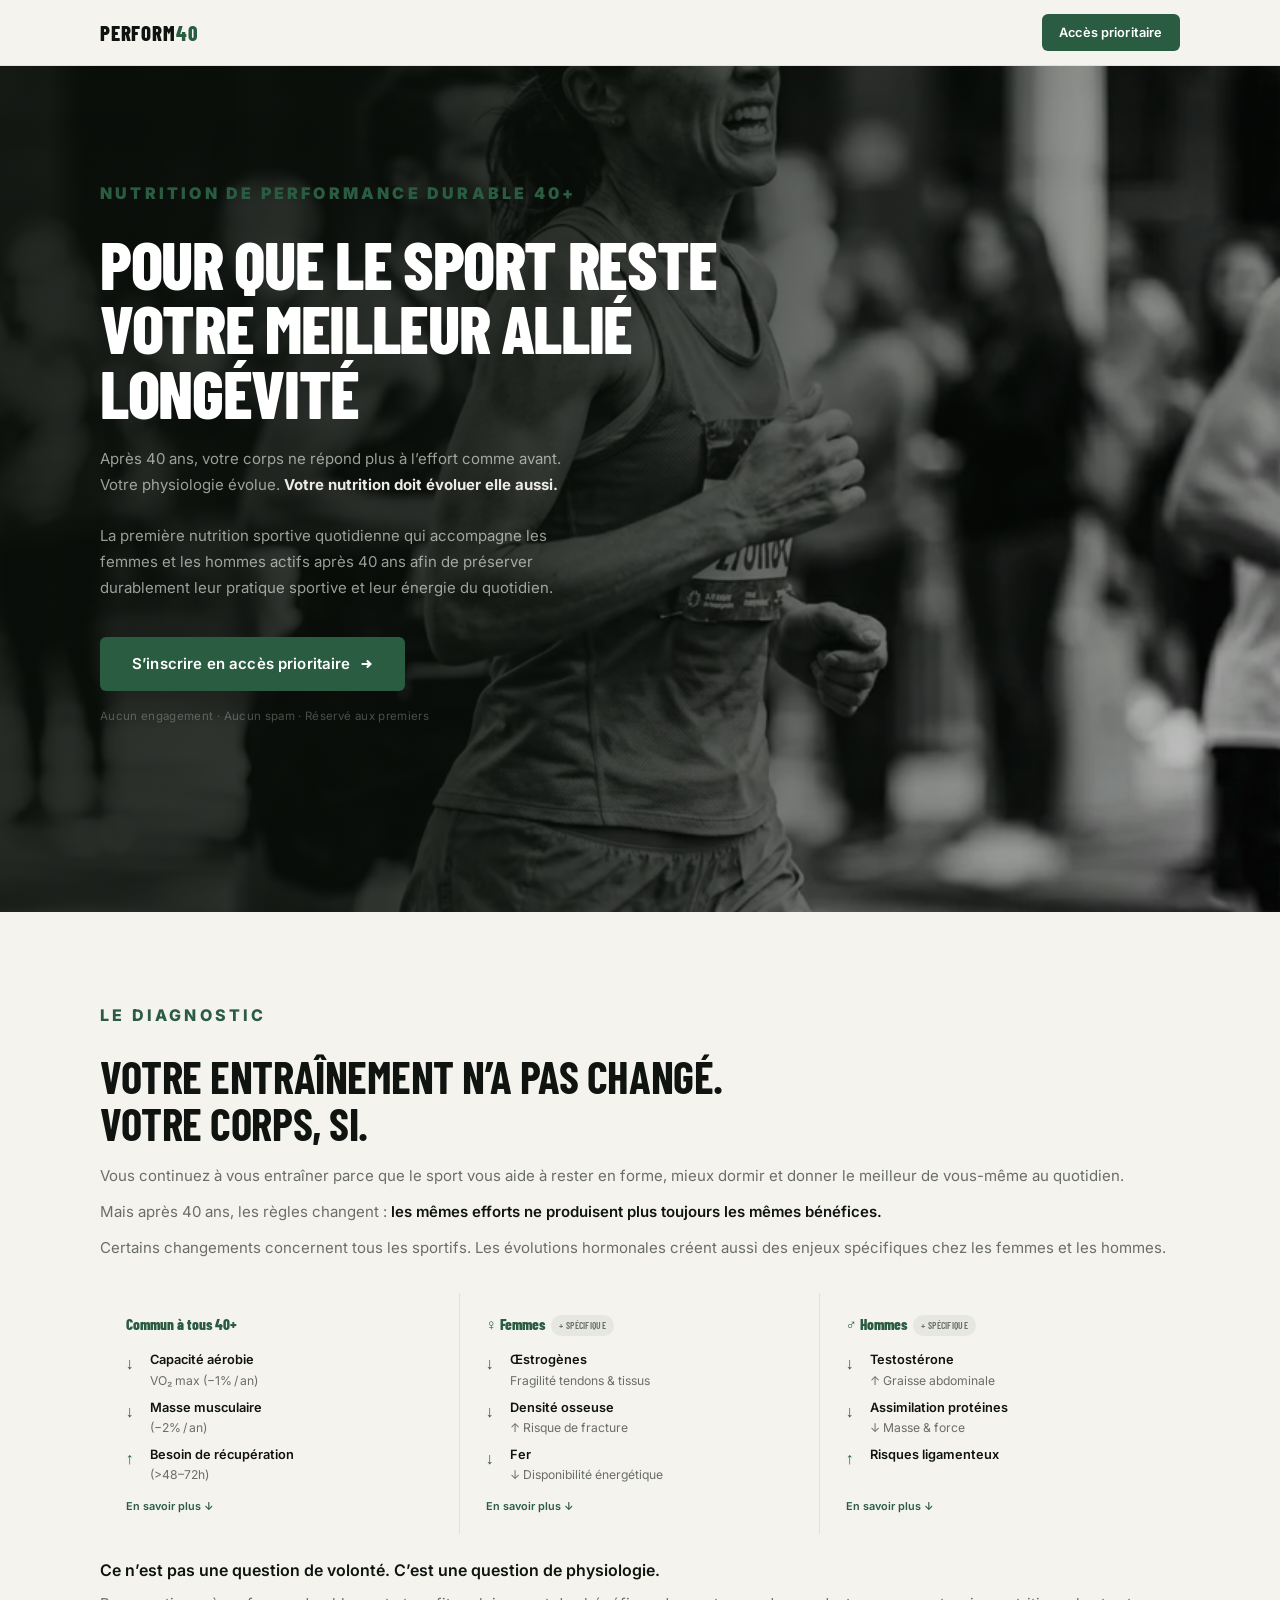
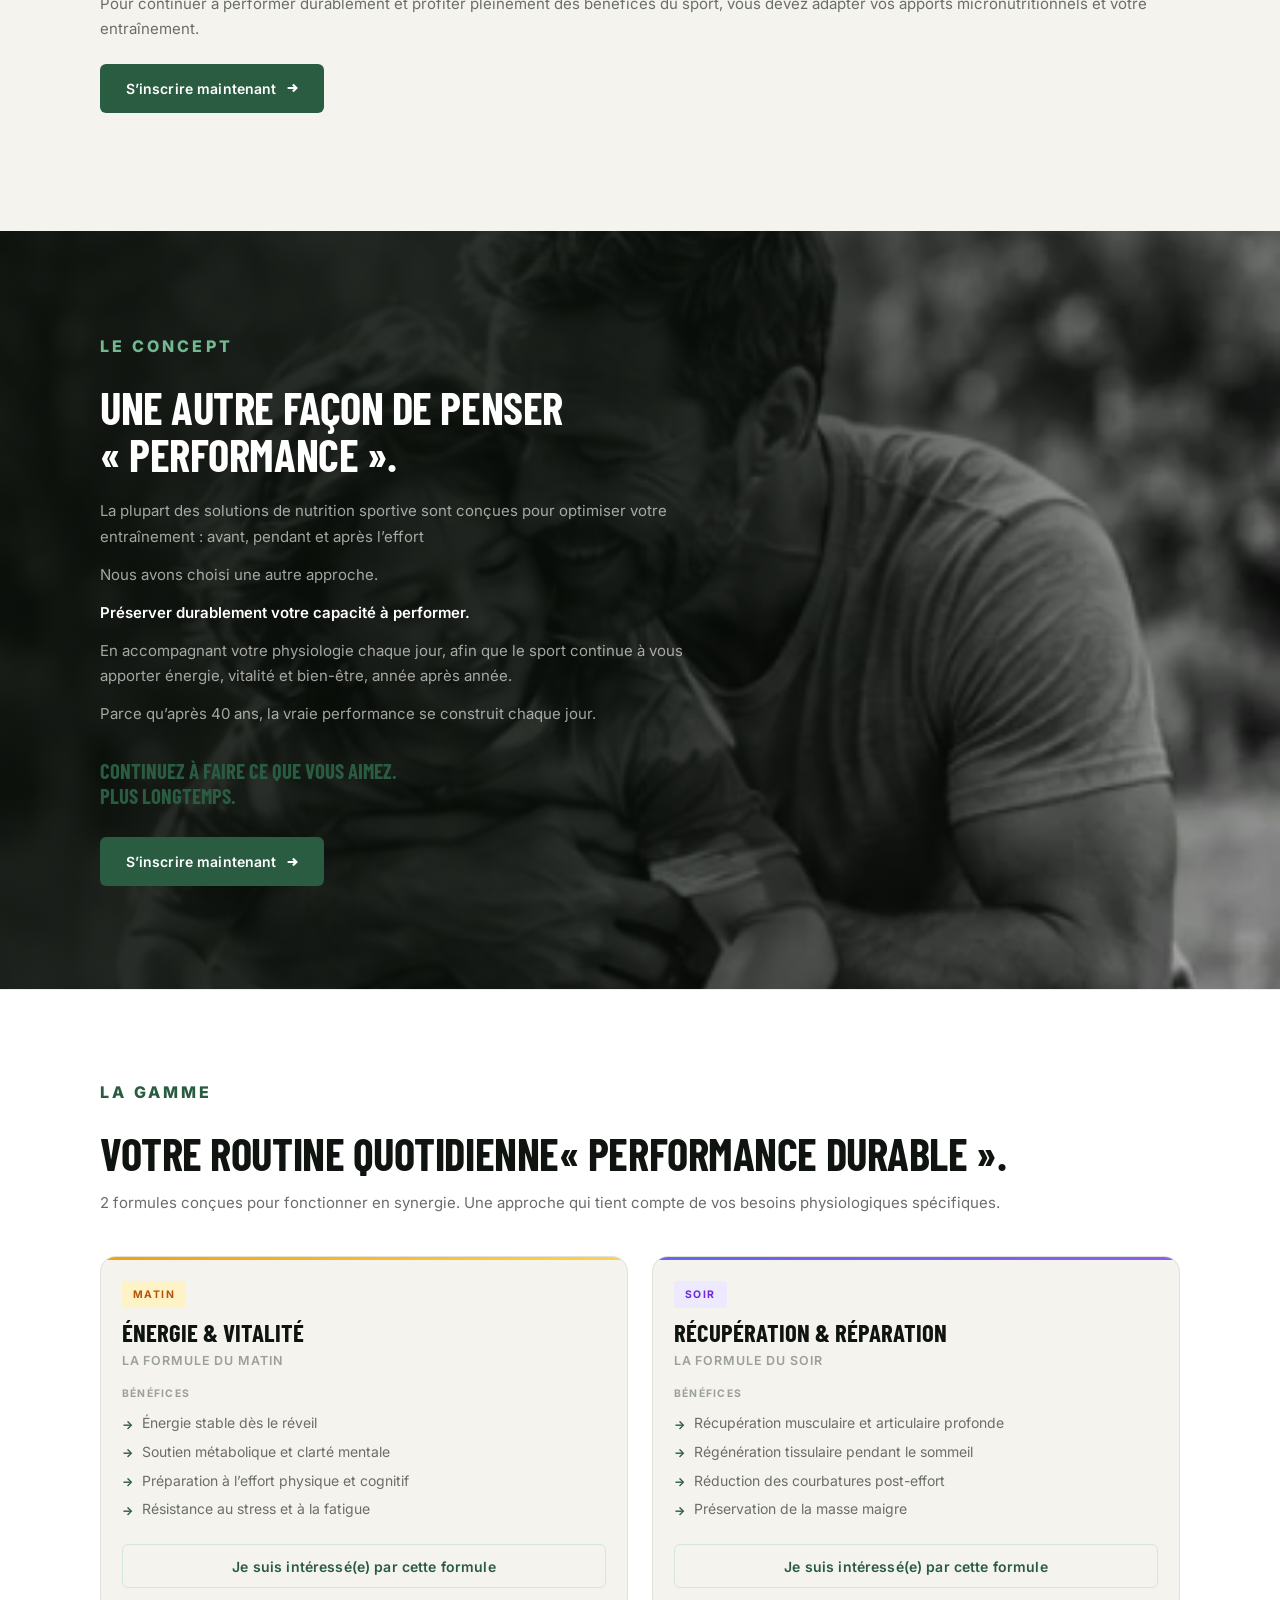
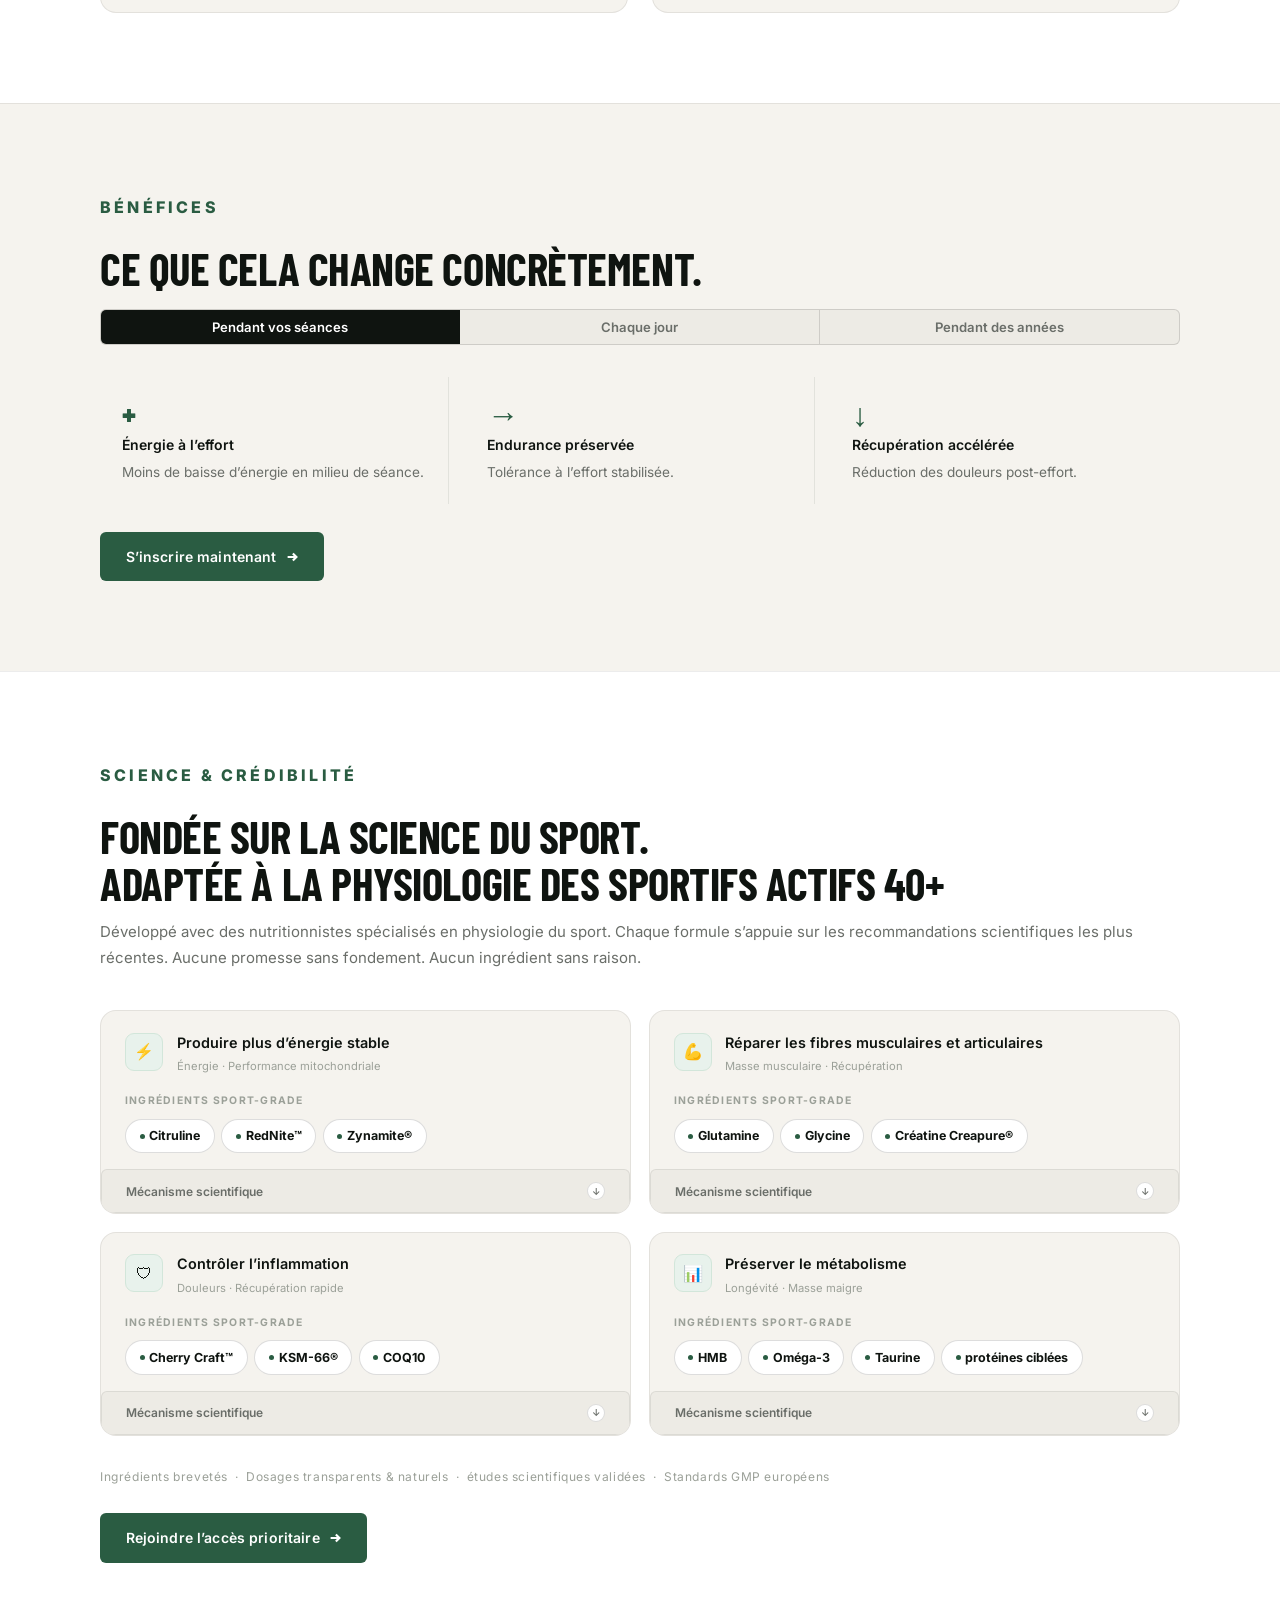
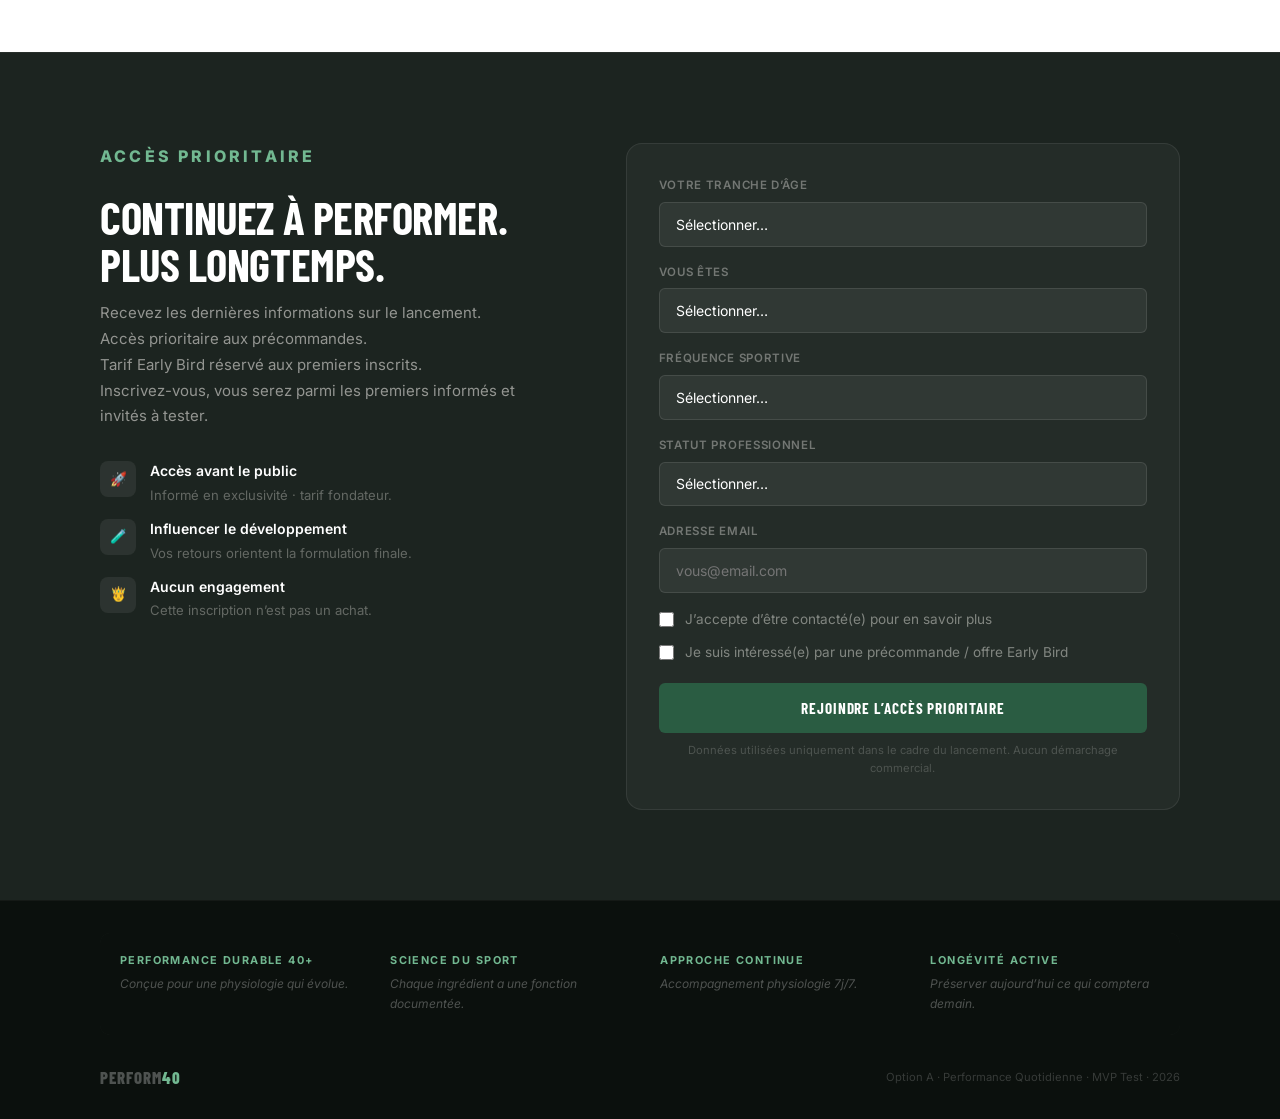
==== option-a/index.html @ 38ecd75a "v18 — Hero + Diagnostic : territoire remonté, texte mis à jour, compaction spacing (Option A) Série " ====
<!DOCTYPE html>
<html lang="fr" data-variant="A-performance">
<head>
<meta charset="UTF-8">
<!-- Google tag (gtag.js) -->
<script async src="https://www.googletagmanager.com/gtag/js?id=G-FECB9TXHZ6"></script>
<script>
  window.dataLayer = window.dataLayer || [];
  function gtag(){dataLayer.push(arguments);}
  gtag('js', new Date());
  gtag('config', 'G-FECB9TXHZ6', { 'variant': document.documentElement.dataset.variant });
</script>
<!-- End Google tag (gtag.js) -->
<meta name="viewport" content="width=device-width, initial-scale=1.0">
<title>Perform40 — Nutrition de Performance Quotidienne</title>
<link rel="preconnect" href="https://fonts.googleapis.com">
<link rel="preconnect" href="https://fonts.gstatic.com" crossorigin>
<link rel="stylesheet" href="https://fonts.googleapis.com/css2?family=Inter:wght@300;400;500;600;700&family=Barlow+Condensed:wght@600;700;800&display=swap" media="print" onload="this.media='all'">
<noscript><link rel="stylesheet" href="https://fonts.googleapis.com/css2?family=Inter:wght@300;400;500;600;700&family=Barlow+Condensed:wght@600;700;800&display=swap"></noscript>
<style>
/* ══════════════════════════════════════
   TOKENS
══════════════════════════════════════ */
:root{
  --ink:#0F1410; --ink-soft:#1C2420; --cream:#F5F3EE; --off:#EDEBE5;
  --muted:#6A6E69; --faint:#9BA098; --green:#2A5C42; --green-hi:#35704F;
  --green-lo:#E8F2EC; --green-lo2:#D2E6DA; --white:#FFFFFF;
  --border:rgba(15,20,16,.08); --border-m:rgba(15,20,16,.14);
  --shadow:0 2px 8px rgba(15,20,16,.06),0 6px 20px rgba(15,20,16,.05);
  --shadow-lg:0 8px 40px rgba(15,20,16,.12);
  --display:'Barlow Condensed','Arial Narrow',Arial,sans-serif;
  --body:'Inter',-apple-system,BlinkMacSystemFont,sans-serif;
  --max:1080px; --w:calc(100% - 3rem);
  --py:clamp(4rem,7vw,6.5rem);
  --r6:6px; --r12:12px; --r16:16px;
}
*,*::before,*::after{box-sizing:border-box;margin:0;padding:0}
html{scroll-behavior:smooth}
body{font-family:var(--body);font-size:16px;line-height:1.7;color:var(--ink);background:var(--cream);-webkit-font-smoothing:antialiased;-moz-osx-font-smoothing:grayscale}
.wrap{width:var(--w);max-width:var(--max);margin-inline:auto}
section{padding:var(--py) 0}
img,svg{display:block;max-width:100%}

/* ══════════════════════════════════════
   TYPE SCALE — unified
══════════════════════════════════════ */
h1{font-family:var(--display);font-size:clamp(2.4rem,5.5vw,4.2rem);font-weight:800;line-height:.96;text-transform:uppercase;letter-spacing:-.02em}
h2{font-family:var(--display);font-size:clamp(1.75rem,3.8vw,2.8rem);font-weight:700;line-height:1.05;text-transform:uppercase;letter-spacing:-.01em}
h3{font-size:.9375rem;font-weight:600;line-height:1.4;color:var(--ink)}
h4{font-size:.875rem;font-weight:600;line-height:1.4;color:var(--ink)}
p,li{font-size:.9375rem;color:var(--muted);line-height:1.72}
.lead{font-size:1.05rem;color:var(--ink-soft);line-height:1.75}
strong{font-weight:600;color:var(--ink)}
.eyebrow{display:block;font-size:13px;font-weight:800;letter-spacing:.2em;text-transform:uppercase;color:var(--green);margin-bottom:1.2rem}

/* ══════════════════════════════════════
   BUTTONS — one system
══════════════════════════════════════ */
.cta,.cta-ghost{
  display:inline-flex;align-items:center;gap:.5rem;
  font-family:var(--body);font-size:.875rem;font-weight:600;
  padding:.8rem 1.6rem;border-radius:var(--r6);border:none;
  cursor:pointer;text-decoration:none;letter-spacing:.01em;white-space:nowrap;
  transition:background .15s,transform .15s,box-shadow .15s,border-color .15s;
}
.cta svg,.cta-ghost svg{width:14px;height:14px;flex-shrink:0}
.cta{background:var(--green);color:var(--white)}
.cta:hover{background:var(--green-hi);transform:translateY(-1px);box-shadow:0 5px 18px rgba(42,92,66,.3)}
.cta-ghost{background:transparent;color:var(--green);border:1.5px solid var(--green-lo2)}
.cta-ghost:hover{background:var(--green-lo);border-color:var(--green)}
.cta-hero{font-size:.9375rem;padding:.9rem 2rem}
.cta-nav{font-size:.8rem;padding:.5rem 1.1rem}
.cta-submit{width:100%;justify-content:center;font-family:var(--display);font-size:.95rem;font-weight:700;text-transform:uppercase;letter-spacing:.06em;padding:1rem}
.cta-interest{width:100%;justify-content:center}
.cta-interest.done{background:var(--green-lo);border-color:var(--green);color:var(--green);pointer-events:none}

/* ══════════════════════════════════════
   NAV
══════════════════════════════════════ */
nav{position:sticky;top:0;z-index:100;background:rgba(245,243,238,.95);backdrop-filter:blur(14px);-webkit-backdrop-filter:blur(14px);border-bottom:1px solid var(--border);padding:.85rem 0}
section[id]{scroll-margin-top:76px}
.form-box{scroll-margin-top:96px}
.nav-in{display:flex;align-items:center;justify-content:space-between}
.logo{font-family:var(--display);font-size:1.3rem;font-weight:800;color:var(--ink);text-decoration:none;letter-spacing:.04em;text-transform:uppercase}
.logo em{color:var(--green);font-style:normal}

/* ══════════════════════════════════════
   1. HERO
══════════════════════════════════════ */
#hero{position:relative;min-height:90vh;display:flex;align-items:center;overflow:hidden}
.hero-bg{position:absolute;inset:0;background-size:cover;background-position:center 25%}
.hero-bg::after{content:'';position:absolute;inset:0;background:linear-gradient(105deg,rgba(10,15,10,.91) 0%,rgba(10,15,10,.80) 42%,rgba(10,15,10,.40) 78%,rgba(10,15,10,.18) 100%)}
#hero .wrap{position:relative;z-index:2;padding-top:clamp(4rem,8vw,6rem);padding-bottom:clamp(4rem,8vw,6rem)}
.hero-inner{max-width:620px}
.hero-eyebrow{display:flex;align-items:center;gap:.55rem;font-size:10px;font-weight:700;letter-spacing:.22em;text-transform:uppercase;color:var(--green);margin-bottom:1.5rem}
.hero-eyebrow::before{content:'';width:24px;height:1.5px;background:var(--green)}
#hero h1{color:var(--white);margin-bottom:1.35rem}
#hero h1 em{color:var(--green);font-style:normal;display:block}
.hero-sub{font-size:.9375rem;color:rgba(245,243,238,.62);max-width:500px;margin-bottom:2.25rem;line-height:1.72}
.hero-cta-row{display:flex;align-items:center;gap:1rem;flex-wrap:wrap}
.hero-trust{font-size:.72rem;color:rgba(245,243,238,.28);letter-spacing:.03em}

/* ══════════════════════════════════════
   2. PROBLÈME — compact stats
══════════════════════════════════════ */
#probleme{background:var(--cream)}
.pb-header{max-width:660px;margin-bottom:2.5rem}
.pb-header h2{margin-bottom:1rem}
.pb-stats{display:grid;grid-template-columns:repeat(3,1fr);gap:0;margin-bottom:1.75rem}
.pb-stat{background:transparent;padding:1.5rem 1.6rem;cursor:pointer;position:relative;transition:background .15s;display:flex;flex-direction:column;border-right:1px solid var(--border)}
.pb-stat::after{content:'';position:absolute;top:0;left:0;right:0;height:3px;background:var(--green);opacity:0;transition:opacity .2s}
.pb-stat:hover{background:rgba(42,92,66,.04)}
.pb-stat:hover::after,.pb-stat.open::after{opacity:1}
.pb-stat-num{font-family:var(--display);font-size:2.4rem;font-weight:800;color:var(--green);line-height:1;margin-bottom:.5rem}
.pb-stat h3{margin-bottom:.3rem;font-size:.875rem}
.pb-stat p{font-size:.875rem;color:var(--muted)}
.pb-detail{font-size:.85rem;color:var(--muted);max-height:0;overflow:hidden;line-height:1.65;transition:max-height .35s ease,margin-top .35s;border-top:0 solid var(--border)}
.pb-stat.open .pb-detail{max-height:140px;margin-top:.75rem;padding-top:.75rem;border-top-width:1px}
.pb-toggle{font-size:.68rem;color:var(--green);font-weight:600;margin-top:.6rem;display:block}
.pb-stat.open .pb-toggle{display:none}

/* Diagnostic footer — light, no dark block */
.pb-footer{margin-bottom:1.75rem}
.pb-footer-statement{font-size:1rem;font-weight:600;color:var(--ink);margin-bottom:.4rem}
.pb-footer-sub{font-size:.9375rem;color:var(--muted);margin-bottom:1.35rem}

/* ══════════════════════════════════════
   3. CONCEPT — full-bleed photo section
══════════════════════════════════════ */
/* Full viewport-width dark section with photo BG */
#concept{
  position:relative;overflow:hidden;
  min-height:80vh;
  display:flex;align-items:center;
  padding:0;
}
.concept-bg{position:absolute;inset:0;background-size:cover;background-position:center 35%}
.concept-bg::after{content:'';position:absolute;inset:0;background:linear-gradient(105deg,rgba(10,15,10,.93) 0%,rgba(10,15,10,.82) 45%,rgba(10,15,10,.45) 78%,rgba(10,15,10,.20) 100%)}
#concept .wrap{position:relative;z-index:2;padding-top:clamp(4rem,8vw,7rem);padding-bottom:clamp(4rem,8vw,7rem)}
.concept-inner{max-width:640px}
.concept-inner .eyebrow{color:#72B891}
#concept h2{color:var(--white);margin-bottom:1.25rem}
.concept-body{display:flex;flex-direction:column;gap:.75rem;margin-bottom:2rem}
.concept-body p{font-size:.9375rem;color:rgba(245,243,238,.65);line-height:1.72}
.concept-body strong{color:var(--white)}
.concept-tagline{font-family:var(--display);font-size:1.3rem;font-weight:700;text-transform:uppercase;color:var(--green);line-height:1.2;margin-bottom:1.75rem}

/* ══════════════════════════════════════
   4. COMPARE — standalone section
══════════════════════════════════════ */
/* ══════════════════════════════════════
   DIAGNOSTIC — multi-cartes Commun / Femmes / Hommes
   (utilisé par Option A ; classes inertes si absentes du HTML d'une page)
══════════════════════════════════════ */
.hero-territory{
  /* Typographie strictement identique à .eyebrow (Le diagnostic, etc.) :
     family, taille, letter-spacing, casse et couleur hérités tels quels.
     Seule différence volontaire : plus gras, pour plus de présence. */
  display:flex;align-items:center;
  font-weight:900;
  margin-bottom:2.5rem;
}
.hero-sub strong{color:var(--off);font-weight:700}

/* Territoire remonté significativement dans la zone vide du Hero — Option A
   uniquement, desktop ET mobile. Le Hero n'est plus centré verticalement
   (ancré en haut), et l'espace au-dessus du label est fortement réduit
   pour qu'il utilise l'espace déjà disponible, sans déplacer la headline. */
html[data-variant="A-performance"] #hero{align-items:flex-start}
html[data-variant="A-performance"] #hero .wrap{padding-top:clamp(1rem,2.5vw,1.5rem)}

@media(max-width:900px){
  /* Mobile : label plus petit qu'actuellement, remonté dans la zone vide */
  html[data-variant="A-performance"] .hero-territory{
    font-size:11px;
    margin-bottom:1.4rem;
  }
  html[data-variant="A-performance"] #hero .wrap{padding-top:clamp(.85rem,3vw,1.25rem)}
}

@media(min-width:901px){
  .hero-territory{margin-bottom:3rem}
}
.pb-stat-label{
  display:flex;align-items:center;gap:.4rem;flex-wrap:wrap;
  font-family:var(--display);
  font-size:.95rem;font-weight:800;
  color:var(--green);
  margin-bottom:.9rem;
}
.pb-stat-plus{
  font-style:normal;
  font-size:.6rem;
  font-weight:600;
  letter-spacing:.03em;
  color:var(--muted);
  text-transform:uppercase;
  background:rgba(42,92,66,.08);
  padding:.15rem .5rem;
  border-radius:100px;
}
.pb-stat-rows{display:flex;flex-direction:column;gap:.65rem;margin-bottom:.2rem}
.pb-stat-row{display:flex;align-items:flex-start;gap:.55rem}
.pb-arrow{font-family:var(--display);font-weight:800;font-size:1rem;line-height:1.35;flex-shrink:0;width:1rem;color:var(--green)}
.pb-stat-row strong{display:block;font-size:.8rem;font-weight:600;color:var(--ink);line-height:1.3}
.pb-stat-value{display:block;font-size:.76rem;color:var(--muted);margin-top:.1rem}

.pb-difftabs{display:none}

/* Compaction de la zone Diagnostic — Option A uniquement (~15-20%), desktop + mobile */
html[data-variant="A-performance"] #probleme .pb-header{margin-bottom:2rem}
html[data-variant="A-performance"] #probleme .pb-stats{margin-bottom:1.4rem}
html[data-variant="A-performance"] #probleme .pb-stat{padding:1.2rem 1.6rem}
html[data-variant="A-performance"] #probleme .pb-stat-rows{gap:.52rem}
html[data-variant="A-performance"] #probleme .pb-toggle{margin-top:.48rem}
@media(max-width:640px){
  html[data-variant="A-performance"] #probleme .pb-stat{padding:1rem 0}
  html[data-variant="A-performance"] #probleme .pb-difftabs{margin-bottom:.8rem}
}

@media(max-width:640px){
  /* Headline diagnostic : plus compacte sur mobile uniquement (desktop inchangé) */
  #probleme .pb-header h2{
    font-size:1.32rem;
    line-height:1.12;
    letter-spacing:-.015em;
  }

  /* Onglets Commun 40+ / Femmes / Hommes — un seul composant compact */
  .pb-difftabs{
    display:flex;gap:.4rem;margin-bottom:1rem;
  }
  .pb-difftab{
    flex:1;font-family:var(--body);font-size:.72rem;font-weight:600;
    padding:.6rem .3rem;border:1px solid var(--border);border-radius:8px;
    background:transparent;color:var(--muted);cursor:pointer;text-align:center;
  }
  .pb-difftab.on{background:var(--green);color:#fff;border-color:var(--green)}

  .pb-diag-card{display:none}
  .pb-diag-card.pb-active{display:flex}
}


#compare{background:var(--cream);padding:var(--py) 0}
.compare-head{margin-bottom:.9rem;max-width:660px}
.compare-img{border-radius:var(--r16);overflow:hidden;box-shadow:var(--shadow-lg)}
.compare-img img{width:100%;height:auto;display:block}

/* ══════════════════════════════════════
   5. GAMME
══════════════════════════════════════ */
#gamme{background:var(--white);border-top:1px solid var(--border)}
.gamme-intro{max-width:540px;margin:.8rem 0 2.5rem}
.gamme-grid{display:grid;grid-template-columns:1fr 1fr;gap:1.5rem}
.gcard{background:var(--cream);border:1px solid var(--border);border-radius:var(--r16);padding:1.5rem 1.3rem;display:flex;flex-direction:column;transition:box-shadow .2s,transform .15s;position:relative;overflow:hidden}
.gcard::before{content:'';position:absolute;top:0;left:0;right:0;height:3px}
.gcard-am::before{background:linear-gradient(90deg,#F59E0B,#FCD34D)}
.gcard-pm::before{background:linear-gradient(90deg,#6366F1,#8B5CF6)}
.gcard:hover{box-shadow:var(--shadow-lg);transform:translateY(-2px)}
.gcard-timing{font-size:.65rem;font-weight:700;letter-spacing:.14em;text-transform:uppercase;padding:.28rem .7rem;border-radius:4px;display:inline-block;margin-bottom:.7rem;width:fit-content}
.t-am{background:#FEF3C7;color:#B45309}
.t-pm{background:#EDE9FE;color:#6D28D9}
.gcard-name{font-family:var(--display);font-size:1.55rem;font-weight:700;text-transform:uppercase;color:var(--ink);margin-bottom:.25rem;line-height:1.1}
.gcard-sub{font-size:.78rem;font-weight:600;letter-spacing:.07em;text-transform:uppercase;color:var(--faint);margin-bottom:.85rem}
.gcard-label{font-size:.65rem;font-weight:700;letter-spacing:.12em;text-transform:uppercase;color:var(--faint);margin-bottom:.6rem;display:block}
.gcard-benefits{list-style:none;flex:1;display:flex;flex-direction:column;gap:.45rem;margin-bottom:1.5rem}
.gcard-benefits li{display:flex;align-items:flex-start;gap:.55rem;font-size:.875rem;color:var(--muted);line-height:1.5}
.gcard-benefits li::before{content:'\2192';color:var(--green);flex-shrink:0;font-size:.75rem;margin-top:.22rem;font-weight:700}

/* ══════════════════════════════════════
   6. BÉNÉFICES — compact
══════════════════════════════════════ */
#benefices{background:var(--cream);border-top:1px solid var(--border)}
.btabs{display:flex;gap:.35rem;margin:1.1rem 0 2rem;flex-wrap:wrap}
.btab{padding:.5rem 1.2rem;border-radius:var(--r6);border:1.5px solid var(--border-m);background:transparent;font-size:.82rem;font-weight:600;cursor:pointer;font-family:var(--body);color:var(--muted);transition:all .15s}
.btab.on{background:var(--ink);color:var(--white);border-color:var(--ink)}
.bpanel{display:none}
.bpanel.on{display:grid;grid-template-columns:repeat(3,1fr);gap:1rem}
.bcard{padding:1.25rem 1.35rem;background:transparent;border-radius:0;border:none;border-right:1px solid var(--border)}
.bcard-sym{font-family:var(--display);font-size:2rem;font-weight:800;color:var(--green);line-height:1;margin-bottom:.4rem}
.bcard h3{font-size:.875rem;margin-bottom:.35rem}
.bcard p{font-size:.85rem}
.benefices-cta{margin-top:1.75rem}

/* ══════════════════════════════════════
   7. SCIENCE
══════════════════════════════════════ */
#science{background:var(--white);border-top:1px solid var(--border)}
.sci-head{max-width:580px;margin-bottom:2.5rem}
.sci-head p{margin-top:.75rem}
.sci-grid{display:grid;grid-template-columns:1fr 1fr;gap:1.1rem;margin-bottom:1.85rem}
.sci-card{background:var(--cream);border:1.5px solid var(--border);border-radius:var(--r16);overflow:hidden;transition:border-color .2s,box-shadow .2s,transform .15s;cursor:pointer;display:flex;flex-direction:column}
.sci-card:hover{border-color:var(--green-lo2);box-shadow:0 4px 20px rgba(42,92,66,.09);transform:translateY(-1px)}
.sci-card.open{border-color:var(--green);box-shadow:0 6px 28px rgba(42,92,66,.11)}
.sci-card-head{display:flex;align-items:flex-start;gap:.85rem;padding:1.35rem 1.5rem 1rem}
.sci-card-icon{width:38px;height:38px;flex-shrink:0;border-radius:9px;background:var(--green-lo);border:1px solid var(--green-lo2);display:flex;align-items:center;justify-content:center;font-size:1rem;transition:background .2s}
.sci-card:hover .sci-card-icon,.sci-card.open .sci-card-icon{background:var(--green-lo2)}
.sci-card-label{flex:1}
.sci-card-label h3{font-size:.9rem;margin-bottom:.25rem}
.sci-tag{font-size:.7rem;color:var(--faint)}
.sci-ingr-section{padding:0 1.5rem 1rem}
.sci-ingr-label{font-size:.65rem;font-weight:700;letter-spacing:.12em;text-transform:uppercase;color:var(--faint);margin-bottom:.55rem;display:block}
.sci-ingr-list{display:flex;flex-wrap:wrap;gap:.4rem}
.sci-ingr-pill{display:inline-flex;align-items:center;gap:.3rem;font-size:.78rem;font-weight:700;color:var(--ink);background:var(--white);border:1.5px solid var(--border-m);padding:.35rem .85rem;border-radius:100px;transition:all .15s}
.sci-ingr-pill::before{content:'';width:5px;height:5px;border-radius:50%;background:var(--green);flex-shrink:0}
.sci-card:hover .sci-ingr-pill,.sci-card.open .sci-ingr-pill{background:var(--green-lo);border-color:var(--green-lo2);color:var(--green)}


.sci-card.open 

.sci-card.open 

.sci-card.open 
.sci-footer{text-align:center;padding-top:.25rem}
.sci-tagline{font-size:.75rem;color:var(--faint);letter-spacing:.05em;line-height:2;margin-bottom:1.5rem}

/* ══════════════════════════════════════
   8. ACCÈS
══════════════════════════════════════ */
#acces{background:var(--ink-soft);border-top:1px solid rgba(255,255,255,.05)}
#acces .eyebrow{color:#72B891}
#acces h2{color:var(--white)}
.acces-intro-block{max-width:580px;margin-bottom:2.75rem}
.acces-intro{font-size:.9375rem;color:rgba(245,243,238,.55);margin:.75rem 0 0;line-height:1.72}
.acces-layout{display:grid;grid-template-columns:1fr 1.2fr;gap:4.5rem;align-items:flex-start}
.acces-layout>*{margin-top:0}
.acces-bullets{display:flex;flex-direction:column;gap:.8rem;margin-bottom:2rem}
.ab{display:flex;gap:.85rem;align-items:flex-start}
.ab-ic{width:36px;height:36px;flex-shrink:0;border-radius:8px;background:rgba(255,255,255,.07);display:flex;align-items:center;justify-content:center;font-size:.85rem}
.ab-text h4{font-size:.875rem;font-weight:600;color:var(--white);margin-bottom:.18rem}
.ab-text p{font-size:.82rem;color:rgba(245,243,238,.33)}
.form-box{background:rgba(255,255,255,.04);border:1px solid rgba(255,255,255,.08);border-radius:var(--r16);padding:2rem}
.fg{margin-bottom:1rem}
.fg label{display:block;font-size:.72rem;font-weight:600;color:rgba(245,243,238,.38);margin-bottom:.4rem;letter-spacing:.06em;text-transform:uppercase}
.fg select,.fg input[type=email]{width:100%;padding:.8rem 1rem;background:rgba(255,255,255,.06);border:1px solid rgba(255,255,255,.1);border-radius:var(--r6);color:var(--white);font-family:var(--body);font-size:.875rem;outline:none;transition:border-color .2s;-webkit-appearance:none;appearance:none}
.fg select:focus,.fg input[type=email]:focus{border-color:#72B891;background:rgba(255,255,255,.09)}
.fg select option{background:#1A2420;color:var(--white)}
.checks{display:flex;flex-direction:column;gap:.75rem;margin-bottom:1.25rem}
.chk{display:flex;align-items:flex-start;gap:.7rem;cursor:pointer}
.chk input{width:15px;height:15px;flex-shrink:0;accent-color:var(--green);margin-top:.22rem;cursor:pointer}
.chk span{font-size:.85rem;color:rgba(245,243,238,.45);line-height:1.55}
.form-legal{font-size:.7rem;color:rgba(245,243,238,.2);margin-top:.6rem;text-align:center;line-height:1.55}
#successMsg{display:none;padding:2rem;background:rgba(42,92,66,.2);border:1px solid rgba(114,184,145,.3);border-radius:var(--r12);text-align:center}
#successMsg .big{font-size:1rem;font-weight:600;color:#A8D4B8;margin-bottom:.35rem}
#successMsg .small{font-size:.85rem;color:rgba(168,212,184,.45)}

/* FOOTER */
footer{background:#0B100D;padding:2rem 0;border-top:1px solid rgba(255,255,255,.04)}
.foot-top{display:grid;grid-template-columns:repeat(4,1fr);gap:.5px;background:rgba(255,255,255,.05);border-radius:10px;overflow:hidden;margin-bottom:1.75rem}
.foot-pillar{padding:1.25rem;background:#0B100D}
.foot-pillar h4{font-size:.68rem;font-weight:700;letter-spacing:.13em;color:#72B891;text-transform:uppercase;margin-bottom:.35rem}
.foot-pillar p{font-size:.75rem;color:rgba(255,255,255,.28);font-style:italic}
.foot-bottom{display:flex;align-items:center;justify-content:space-between}
.foot-logo{font-family:var(--display);font-size:1.05rem;font-weight:800;color:rgba(255,255,255,.28);text-transform:uppercase;letter-spacing:.06em}
.foot-logo em{color:#72B891;font-style:normal}
.foot-note{font-size:.7rem;color:rgba(255,255,255,.18)}

/* TOAST */

/* ══════════════════════════════════════
   RESPONSIVE — mobile-first
══════════════════════════════════════ */
@media(max-width:900px){
  :root{--w:calc(100% - 2.5rem);--py:clamp(3rem,6vw,5rem)}
  .acces-layout{grid-template-columns:1fr;gap:2.5rem}
  .gamme-grid{grid-template-columns:1fr}
  .foot-top{grid-template-columns:1fr 1fr}
  .bpanel.on{grid-template-columns:1fr}
  #hero,#concept{min-height:auto}
}
@media(max-width:640px){
  :root{--w:calc(100% - 2rem)}
  .pb-stats,.sci-grid{grid-template-columns:1fr}
  .foot-top{grid-template-columns:1fr}
  .form-box{padding:1.5rem}
  /* Hero headline — force 2 clean lines */
  #hero h1{font-size:clamp(1.95rem,8.5vw,2.4rem);letter-spacing:-.015em}
  #hero h1 em{display:block}
  .concept-inner{max-width:100%}
  #concept h2{font-size:clamp(1.65rem,7vw,2.2rem)}
  .compare-head{margin-bottom:.75rem}
}
@media(max-width:480px){
  h2{font-size:clamp(1.5rem,6vw,1.85rem)}
  .btabs{flex-wrap:wrap}
  .hero-cta-row{flex-direction:column;align-items:flex-start;gap:.85rem}
  .acces-layout{gap:2rem}
  .bpanel.on{grid-template-columns:1fr;gap:.75rem}
}
@media(prefers-reduced-motion:reduce){*,*::before,*::after{transition-duration:.01ms!important;animation-duration:.01ms!important}html{scroll-behavior:auto}}
:focus-visible{outline:2px solid var(--green);outline-offset:3px;border-radius:3px}

/* ════════════════════════════════════════
   COMPARE IMAGE
════════════════════════════════════════ */
/* Image wrapper — no bg, blends with cream page */
.ct-img-wrap {
  width: 100%;
  max-width: 1080px;
  margin: 0 auto;
  line-height: 0;          /* removes inline-block gap */
}
.ct-img-wrap img {
  width: 100%;
  height: auto;
  display: block;
  border-radius: 14px;
  /* mix-blend-mode:multiply makes the near-white image bg
     invisible against the cream page (#F5F3EE), no white box */
  mix-blend-mode: multiply;
}

/* Hide old compare table components if they exist */
.ct, .cmp-table, .cmp-mobile, .cmp-matrix { display: none !important; }

@media (prefers-reduced-motion: reduce) {}


/* ════ HEADER ROW ════ */
/* "NUTRITION SPORTIVE TRADITIONNELLE" — fond gris clair, texte foncé */
/* spacer entre les deux headers (colonne icône) */
/* "NUTRITION SPORTIVE 40+" — fond vert foncé, texte blanc */

/* ════ DATA ROWS ════ */

/* ── cellule gauche (traditionnelle) ── */

/* texte "traditionnel" : normal weight, gris moyen */
/* texte "40+" : bold, plus foncé */

/* ── colonne du milieu (pointillés + icône) ── */
/* pointillés horizontaux */
/* cercle icône */

/* ── sous-icônes ligne 4 ── */
/* batterie côté gauche : icône plus petite et en gris */

/* dernière ligne : plus de padding en bas */
/* ════ MOBILE ≤640px ════ */
@media (max-width: 640px) {
  /* Header : 2 colonnes, sans le spacer */
  
  
  
  
  

  /* Rows : empilement vertical (gauche → icône → droite) */
  
  
  

  /* colonne milieu en mobile : ligne centrale avec icône centré */
  
  

  
  
  
  
}

/* ── masquer les anciens composants compare ── */
.cmp-table, .cmp-mobile, .cmp-matrix { display: none !important; }

/* ── prefers-reduced-motion ── */
@media (prefers-reduced-motion: reduce) {
  
}


/* ════════════════════════════════════════
   BÉNÉFICES — compact mobile
════════════════════════════════════════ */
@media(max-width:640px){
  /* Reduce vertical breathing */
  #benefices .btabs{margin:.7rem 0 1rem}
  #benefices .benefices-cta{margin-top:1.25rem}

  /* Compact bpanel: rows not columns, no card background — overrides grid */
  .bpanel.on{
    display:block!important;
  }
  .bcard{
    display:flex;align-items:flex-start;gap:.75rem;
    padding:.85rem 1rem;
    background:transparent;
    border-radius:0;
    border:none;
    border-bottom:1px solid var(--border);
    line-height:1.5;
  }
  .bcard:last-child{border-bottom:none}
  .bcard-sym{
    font-size:1.35rem;font-weight:800;
    color:var(--green);line-height:1;
    flex-shrink:0;width:1.75rem;text-align:center;
    margin-bottom:0;margin-top:.1rem;
  }
  .bcard-content{flex:1}
  .bcard h3{font-size:.875rem;margin-bottom:.2rem;line-height:1.3}
  .bcard p{font-size:.82rem;line-height:1.5;margin:0}
}

/* Tab fade transition */
.bpanel{opacity:0;transition:opacity .22s ease}
.bpanel.on{opacity:1}

/* Reduced motion */
@media(prefers-reduced-motion:reduce){
  .cmp-row,.cmp-card,.bpanel{transition:none!important;opacity:1!important;transform:none!important}
}

/* ════════════════════════════════════════
   COMPARE COMPONENT v2
════════════════════════════════════════ */
/* ── DESKTOP TABLE ── */
.cmp-table{border-radius:var(--r16);overflow:hidden;border:1px solid var(--border);box-shadow:var(--shadow)}
.cmp-headers{display:grid;grid-template-columns:160px 1fr 44px 1fr;background:var(--off)}
.cmp-th{padding:.65rem 1.2rem;font-size:.7rem;font-weight:700;letter-spacing:.09em;text-transform:uppercase;line-height:1.35}
.cmp-th-criteria{color:transparent;font-size:.65rem}
.cmp-th-trad{color:var(--muted)}
.cmp-th-center{display:flex;align-items:center;justify-content:center}
.cmp-th-40{background:var(--green);color:var(--white)}
.cmp-row{
  display:grid;grid-template-columns:160px 1fr 44px 1fr;
  border-top:1px solid var(--border);
  opacity:0;transform:translateY(10px);
  transition:opacity .38s ease,transform .38s ease;
}
.cmp-row.cmp-vis{opacity:1;transform:translateY(0)}
.cmp-row:hover{background:rgba(42,92,66,.025)}
.cmp-row:hover .cmp-40{background:rgba(42,92,66,.055)}
.cmp-criteria{
  padding:.75rem 1.2rem;display:flex;align-items:center;
  font-size:.68rem;font-weight:700;letter-spacing:.07em;text-transform:uppercase;
  color:var(--faint);border-right:1px solid var(--border);
}
.cmp-cell{padding:.75rem 1.2rem;font-size:.875rem;font-weight:500;display:flex;flex-direction:column;justify-content:center;gap:.45rem}
.cmp-trad{color:var(--muted)}
.cmp-40{color:var(--ink);font-weight:600;background:rgba(42,92,66,.03);transition:background .2s}
.cmp-icon{display:flex;align-items:center;justify-content:center;padding:.5rem 0;border-left:1px solid var(--border);border-right:1px solid var(--border)}
/* Sub-icons */
.cmp-sub-icons{display:flex;flex-wrap:wrap;gap:.4rem .65rem;margin-top:.35rem}
.cmp-sub-icon{display:inline-flex;align-items:center;gap:.28rem;font-size:.7rem;color:var(--muted)}
.cmp-sub-icon--muted svg{opacity:.7}
.cmp-40 .cmp-sub-icon{color:var(--green);font-weight:500}
/* Stagger delays */
.cmp-row[data-cmp-row="0"]{transition-delay:.04s}
.cmp-row[data-cmp-row="1"]{transition-delay:.12s}
.cmp-row[data-cmp-row="2"]{transition-delay:.2s}
.cmp-row[data-cmp-row="3"]{transition-delay:.28s}

/* ── MOBILE MATRIX ── */
.cmp-matrix{display:none}
.cmp-mobile{display:none} /* old mobile cards — hidden */

@media(max-width:640px){
  .cmp-table{display:none}
  .cmp-matrix{
    display:block;
    border:1px solid var(--border);
    border-radius:var(--r12);
    overflow:hidden;
    box-shadow:var(--shadow);
  }
  /* Header row */
  .cmp-mx-header{
    display:grid;grid-template-columns:80px 1fr 1fr;
    background:var(--off);
    border-bottom:1px solid var(--border);
  }
  .cmp-mx-corner{padding:.55rem .65rem;font-size:.62rem;color:transparent}
  .cmp-mx-col-label{
    padding:.55rem .65rem;
    font-size:.65rem;font-weight:700;letter-spacing:.08em;text-transform:uppercase;
    text-align:center;
  }
  .cmp-mx-trad{color:var(--muted)}
  .cmp-mx-40plus{background:var(--green);color:var(--white)}
  /* Data rows */
  .cmp-mx-row{
    display:grid;grid-template-columns:80px 1fr 1fr;
    border-top:1px solid var(--border);
    opacity:0;transform:translateY(8px);
    transition:opacity .35s ease,transform .35s ease;
  }
  .cmp-mx-row.cmp-vis{opacity:1;transform:translateY(0)}
  .cmp-mx-row[data-cmp-row="1"]{transition-delay:.08s}
  .cmp-mx-row[data-cmp-row="2"]{transition-delay:.16s}
  .cmp-mx-row[data-cmp-row="3"]{transition-delay:.24s}
  .cmp-mx-crit{
    padding:.65rem;display:flex;align-items:center;
    font-size:.62rem;font-weight:700;letter-spacing:.05em;text-transform:uppercase;
    color:var(--faint);border-right:1px solid var(--border);
    line-height:1.3;
  }
  .cmp-mx-cell{
    padding:.65rem;font-size:.8rem;line-height:1.4;
    display:flex;align-items:center;
  }
  .cmp-mx-cell-trad{color:var(--muted)}
  .cmp-mx-cell-40{color:var(--green);font-weight:600;background:rgba(42,92,66,.04)}
}

/* ════════════════════════════════════════
   BÉNÉFICES — segmented tabs + compact mobile
════════════════════════════════════════ */
/* Tabs — segmented control always */
.btabs{
  display:grid;grid-template-columns:repeat(3,1fr);
  gap:0;margin:1.1rem 0 2rem;
  background:var(--off);border-radius:var(--r6);
  border:1px solid var(--border-m);overflow:hidden;
}
.btab{
  padding:.55rem .5rem;
  border-radius:0;border:none;border-right:1px solid var(--border-m);
  background:transparent;font-size:.82rem;font-weight:600;
  cursor:pointer;font-family:var(--body);color:var(--muted);
  transition:background .15s,color .15s;
  text-align:center;white-space:nowrap;overflow:hidden;text-overflow:ellipsis;
}
.btab:last-child{border-right:none}
.btab.on{background:var(--ink);color:var(--white)}
.btab-short{display:none}

/* Panels */
.bpanel{display:none;opacity:0;transition:opacity .2s ease}
.bpanel.on{display:grid;grid-template-columns:repeat(3,1fr);gap:1rem;opacity:1}

/* Desktop bcard */
.bcard{padding:1.25rem 1.35rem;background:transparent;border-radius:0;border:none;border-right:1px solid var(--border)}
.bcard-sym{font-family:var(--display);font-size:2rem;font-weight:800;color:var(--green);line-height:1;margin-bottom:.4rem}
.bcard-content h3{font-size:.875rem;margin-bottom:.35rem}
.bcard-content p{font-size:.85rem}

/* Mobile compact bpanel */
@media(max-width:640px){
  #benefices .btabs{margin:.6rem 0 .9rem}
  .btab-full{display:none}
  .btab-short{
    display:block;
    font-size:.72rem;font-weight:600;
    white-space:nowrap;overflow:visible;text-overflow:clip;
  }
  #benefices .btab{padding:.5rem .3rem;overflow:visible;text-overflow:clip;white-space:normal;line-height:1.2}
  .bpanel.on{
    display:block!important;
  }
  .bcard{
    display:flex;align-items:flex-start;gap:.7rem;
    padding:.8rem 1rem;
    background:transparent;border:none;border-radius:0;
    border-bottom:1px solid var(--border);
  }
  .bcard:last-child{border-bottom:none}
  .bcard-sym{
    font-size:1.25rem;font-weight:800;color:var(--green);
    flex-shrink:0;width:1.6rem;text-align:center;
    margin:0;padding-top:.05rem;
  }
  .bcard-content{flex:1}
  .bcard-content h3{font-size:.875rem;margin-bottom:.2rem;line-height:1.3}
  .bcard-content p{font-size:.82rem;line-height:1.5;margin:0;color:var(--muted)}
  .btab{font-size:.75rem;padding:.5rem .35rem}
}

/* Reduced motion */
@media(prefers-reduced-motion:reduce){
  .cmp-row,.cmp-mx-row,.bpanel{transition:none!important;opacity:1!important;transform:none!important}
}


/* Diagnostic — no white card */
.pb-stat:last-child{border-right:none}
@media(max-width:640px){
  .pb-stats{grid-template-columns:1fr}
  .pb-stat{border-right:none;border-bottom:1px solid var(--border);padding:1.25rem 0}
  .pb-stat:last-child{border-bottom:none}
}

/* Bénéfices — no white card, separator only */
.bcard:last-child{border-right:none}
.bcard-sym{margin-bottom:.4rem}
@media(max-width:900px){
  .bcard{border-right:none;border-bottom:1px solid var(--border);padding:.9rem 0}
  .bcard:last-child{border-bottom:none}
}

/* Science — align expand btn at bottom via flex */
.sci-card-head{flex:1}
.sci-ingr-section{margin-top:auto}

/* Ingrédients accordéon — same style as Mécanisme */


.sci-card.ingr-open 

.sci-card.ingr-open 

.sci-card.ingr-open 

/* Gamme — bénéfices accordéon */
.gcard-acc-btn{
  display:flex;align-items:center;justify-content:space-between;
  width:100%;padding:.55rem .8rem;margin-bottom:.4rem;
  background:var(--off);border:none;border-top:1px solid var(--border);border-bottom:1px solid var(--border);
  cursor:pointer;font-family:var(--body);font-size:.72rem;font-weight:700;
  letter-spacing:.1em;text-transform:uppercase;
  color:var(--faint);transition:background .15s,color .15s;border-radius:var(--r6);
}
.gcard-acc-btn:hover{background:var(--green-lo);color:var(--green)}
.gcard.acc-open .gcard-acc-btn{background:var(--green-lo);color:var(--green)}
.gcard-acc-icon{font-size:.75rem;transition:transform .25s;display:inline-block}
.gcard.acc-open .gcard-acc-icon{transform:rotate(180deg)}
.gcard-benefits-wrap{max-height:0;overflow:hidden;transition:max-height .38s ease}
.gcard.acc-open .gcard-benefits-wrap{max-height:300px}

@media(prefers-reduced-motion:reduce){
  .sci-ingr-body,.gcard-benefits-wrap,.sci-ingr-icon,.gcard-acc-icon{transition:none!important}
  
  .gcard-benefits-wrap{max-height:none!important}
}


.sci-ingr-btn, .sci-expand-btn {
  display: flex;
  align-items: center;
  justify-content: space-between;
  width: 100%;
  padding: .75rem 1.5rem;
  background: var(--off);
  border: 1px solid var(--border);
  border-radius: var(--r6);
  cursor: pointer;
  font-family: var(--body);
  font-size: .75rem;
  font-weight: 600;
  color: var(--muted);
  transition: background .15s, color .15s, border-color .15s;
}
.sci-ingr-btn:hover, .sci-expand-btn:hover {
  background: var(--green-lo);
  color: var(--green);
  border-color: var(--green-lo2);
}
.sci-card.ingr-open .sci-ingr-btn {
  background: var(--green-lo);
  color: var(--green);
  border-color: var(--green-lo2);
}
.sci-card.open .sci-expand-btn {
  background: var(--green-lo);
  color: var(--green);
  border-color: var(--green-lo2);
}

.sci-expand-icon, .sci-ingr-icon {
  width: 18px;
  height: 18px;
  border-radius: 50%;
  background: var(--white);
  border: 1.5px solid var(--border-m);
  display: flex;
  align-items: center;
  justify-content: center;
  font-size: .6rem;
  transition: transform .25s, border-color .15s;
  flex-shrink: 0;
}
.sci-card.open .sci-expand-icon, .sci-card.ingr-open .sci-ingr-icon {
  transform: rotate(180deg);
  border-color: var(--green);
}

.sci-ingr-body, .sci-detail {
  max-height: 0;
  overflow: hidden;
  transition: max-height .38s ease, padding .38s ease;
}
.sci-card.ingr-open .sci-ingr-body {
  max-height: 120px;
  padding: .75rem 1.5rem 1rem;
}
.sci-card.open .sci-detail {
  max-height: 80px;
  padding: .75rem 1.5rem 1rem;
}

/* Bénéfices — no white on any breakpoint */
@media (max-width: 640px) {
  .bcard {
    background: transparent !important;
    border: none;
    border-bottom: 1px solid var(--border);
    padding: .8rem 0;
  }
  .bcard:last-child {
    border-bottom: none;
  }
}


/* Science detail — unified typography */
.sci-detail {
  font-family: var(--body);
  font-size: 0.875rem;
  font-weight: 400;
  color: var(--muted);
  line-height: 1.5;
}

/* ══════════════════════════════════════
   DESKTOP REFINEMENTS (≥901px only)
   Hiérarchie des intitulés, largeurs, alignements.
   Textes toujours alignés à gauche (sauf Comparaison,
   seule section explicitement centrée).
   Ne modifie jamais les règles ≤900px.
══════════════════════════════════════ */
@media(min-width:901px){

  /* 1. Intitulés de section — nettement plus visibles */
  .eyebrow{font-size:16px;margin-bottom:1.5rem}

  /* 2. Diagnostic — l'intro utilise toute la largeur du conteneur,
        même point de départ que les 3 chiffres en dessous */
  .pb-header{max-width:none}

  /* 4. Gamme — intro alignée sur toute la largeur des 2 cartes */
  #gamme>.wrap>.eyebrow,
  #gamme>.wrap>h2,
  .gamme-intro{max-width:none}

  /* 5. Science & crédibilité — intro alignée sur toute la largeur
        de la grille de cartes */
  .sci-head{max-width:none}
}

/* Titre Gamme sur une seule ligne uniquement sur les très grands
   écrans (le retour à la ligne reste actif sur desktop plus petit,
   comme demandé) — n'affecte que ce <br>, jamais le texte lui-même */
@media(min-width:1200px){
  .br-lg{display:none}
}

@media(min-width:901px){
  /* 6. Accès prioritaire — 2 colonnes ≈45/55, alignées en haut
        (le bloc titre est déplacé dans la colonne gauche côté HTML,
        identique sur les 2 pages) */
  .acces-layout{grid-template-columns:.9fr 1.1fr}
  .acces-intro-block{margin-bottom:2rem}
}
</style>
</head>
<body>

<!-- NAV -->
<nav>
  <div class="wrap nav-in">
    <a class="logo" href="#hero">Perform<em>40</em></a>
    <a class="cta cta-nav" href="#acces" data-cta-location="nav">Acc&egrave;s prioritaire</a>
  </div>
</nav>

<!-- ═══ 1. HERO ═══ -->
<section id="hero">
  <div class="hero-bg" style="background-image:url([data-uri])"></div>
  <div class="wrap">
    <div class="hero-inner">
      <span class="eyebrow hero-territory">Nutrition de performance durable 40+</span>
      <h1>
        Pour que le sport reste<br>votre meilleur alli&eacute; long&eacute;vit&eacute;
      </h1>
      <p class="hero-sub">Apr&egrave;s 40 ans, votre corps ne r&eacute;pond plus &agrave; l&rsquo;effort comme avant. Votre physiologie &eacute;volue. <strong>Votre nutrition doit &eacute;voluer elle aussi.</strong><br><br>La premi&egrave;re nutrition sportive quotidienne qui accompagne les femmes et les hommes actifs apr&egrave;s 40 ans afin de pr&eacute;server durablement leur pratique sportive et leur &eacute;nergie du quotidien.</p>
      <div class="hero-cta-row">
        <a class="cta cta-hero" href="#acces" data-cta-location="hero">
          S&rsquo;inscrire en acc&egrave;s prioritaire
          <svg viewBox="0 0 16 16" fill="none" stroke="currentColor" stroke-width="2.5"><path d="M3 8h10M9 4l4 4-4 4"/></svg>
        </a>
        <span class="hero-trust">Aucun engagement &middot; Aucun spam &middot; R&eacute;serv&eacute; aux premiers</span>
      </div>
    </div>
  </div>
</section>

<!-- ═══ 2. PROBLÈME ═══ -->
<section id="probleme">
  <div class="wrap">
    <span class="eyebrow">Le diagnostic</span>
    <div class="pb-header">
      <h2>Votre entra&icirc;nement n&rsquo;a pas chang&eacute;.<br>Votre corps, si.</h2>
      <p style="margin-top:.9rem">Vous continuez &agrave; vous entra&icirc;ner parce que le sport vous aide &agrave; rester en forme, mieux dormir et donner le meilleur de vous-m&ecirc;me au quotidien.</p>
      <p style="margin-top:.65rem">Mais apr&egrave;s 40 ans, les r&egrave;gles changent&nbsp;: <strong>les m&ecirc;mes efforts ne produisent plus toujours les m&ecirc;mes b&eacute;n&eacute;fices.</strong></p>
      <p style="margin-top:.65rem">Certains changements concernent tous les sportifs. Les &eacute;volutions hormonales cr&eacute;ent aussi des enjeux sp&eacute;cifiques chez les femmes et les hommes.</p>
    </div>
    <div class="pb-difftabs" role="tablist" aria-label="Choisir une cat&eacute;gorie">
      <button class="pb-difftab on" role="tab" aria-selected="true" data-target="pb-commun">Commun 40+</button>
      <button class="pb-difftab" role="tab" aria-selected="false" data-target="pb-femmes">&#9792; Femmes</button>
      <button class="pb-difftab" role="tab" aria-selected="false" data-target="pb-hommes">&#9794; Hommes</button>
    </div>
    <div class="pb-stats">
      <div class="pb-stat pb-diag-card pb-active" id="pb-commun" tabindex="0" aria-expanded="false">
        <span class="pb-stat-label">Commun &agrave; tous 40+</span>
        <div class="pb-stat-rows">
          <div class="pb-stat-row"><span class="pb-arrow">&darr;</span><div><strong>Capacit&eacute; a&eacute;robie</strong><span class="pb-stat-value">VO&#8322; max (&minus;1%&thinsp;/&thinsp;an)</span></div></div>
          <div class="pb-stat-row"><span class="pb-arrow">&darr;</span><div><strong>Masse musculaire</strong><span class="pb-stat-value">(&minus;2%&thinsp;/&thinsp;an)</span></div></div>
          <div class="pb-stat-row"><span class="pb-arrow">&uarr;</span><div><strong>Besoin de r&eacute;cup&eacute;ration</strong><span class="pb-stat-value">(&gt;48&ndash;72h)</span></div></div>
        </div>
        <div class="pb-detail">Avec l&rsquo;&acirc;ge, capacit&eacute;s a&eacute;robie et musculaire diminuent progressivement et la r&eacute;cup&eacute;ration devient plus exigeante.</div>
        <span class="pb-toggle">En savoir plus &darr;</span>
      </div>
      <div class="pb-stat pb-diag-card" id="pb-femmes" tabindex="0" aria-expanded="false">
        <span class="pb-stat-label">&#9792; Femmes <em class="pb-stat-plus">+ sp&eacute;cifique</em></span>
        <div class="pb-stat-rows">
          <div class="pb-stat-row"><span class="pb-arrow">&darr;</span><div><strong>Œstrog&egrave;nes</strong><span class="pb-stat-value">Fragilit&eacute; tendons &amp; tissus</span></div></div>
          <div class="pb-stat-row"><span class="pb-arrow">&darr;</span><div><strong>Densit&eacute; osseuse</strong><span class="pb-stat-value">&uarr; Risque de fracture</span></div></div>
          <div class="pb-stat-row"><span class="pb-arrow">&darr;</span><div><strong>Fer</strong><span class="pb-stat-value">&darr; Disponibilit&eacute; &eacute;nerg&eacute;tique</span></div></div>
        </div>
        <div class="pb-detail">La transition hormonale, notamment autour de la m&eacute;nopause, renforce les enjeux li&eacute;s &agrave; la sant&eacute; osseuse, aux tissus musculo-tendineux et au statut en fer.</div>
        <span class="pb-toggle">En savoir plus &darr;</span>
      </div>
      <div class="pb-stat pb-diag-card" id="pb-hommes" tabindex="0" aria-expanded="false">
        <span class="pb-stat-label">&#9794; Hommes <em class="pb-stat-plus">+ sp&eacute;cifique</em></span>
        <div class="pb-stat-rows">
          <div class="pb-stat-row"><span class="pb-arrow">&darr;</span><div><strong>Testost&eacute;rone</strong><span class="pb-stat-value">&uarr; Graisse abdominale</span></div></div>
          <div class="pb-stat-row"><span class="pb-arrow">&darr;</span><div><strong>Assimilation prot&eacute;ines</strong><span class="pb-stat-value">&darr; Masse &amp; force</span></div></div>
          <div class="pb-stat-row"><span class="pb-arrow">&uarr;</span><div><strong>Risques ligamenteux</strong><span class="pb-stat-value">&nbsp;</span></div></div>
        </div>
        <div class="pb-detail">L&rsquo;&eacute;volution hormonale contribue progressivement aux changements de masse musculaire, de force et de composition corporelle.</div>
        <span class="pb-toggle">En savoir plus &darr;</span>
      </div>
    </div>

    <!-- Light, elegant diagnostic footer -->
    <div class="pb-footer">
      <p class="pb-footer-statement"><strong>Ce n&rsquo;est pas une question de volont&eacute;. C&rsquo;est une question de physiologie.</strong></p>
      <p class="pb-footer-sub">Pour continuer &agrave; performer durablement et profiter pleinement des b&eacute;n&eacute;fices du sport, vous devez adapter vos apports micronutritionnels et votre entra&icirc;nement.</p>
      <a class="cta" href="#acces" data-cta-location="problem">
        S&rsquo;inscrire maintenant
        <svg viewBox="0 0 16 16" fill="none" stroke="currentColor" stroke-width="2.5"><path d="M3 8h10M9 4l4 4-4 4"/></svg>
      </a>
    </div>
  </div>
</section>

<!-- ═══ 3. CONCEPT — immersive full-bleed ═══ -->
<section id="concept">
  <div class="concept-bg" style="background-image:url([data-uri])"></div>
  <div class="wrap">
    <div class="concept-inner">
      <span class="eyebrow" style="color:#72B891">Le concept</span>
      <h2>Une autre fa&ccedil;on de penser<br>&laquo;&thinsp;performance&thinsp;&raquo;.</h2>
      <div class="concept-body">
        <p>La plupart des solutions de nutrition sportive sont con&ccedil;ues pour optimiser votre entra&icirc;nement&nbsp;: avant, pendant et apr&egrave;s l&rsquo;effort</p>
        <p>Nous avons choisi une autre approche.</p>
        <p><strong>Pr&eacute;server durablement votre capacit&eacute; &agrave; performer.</strong></p>
        <p>En accompagnant votre physiologie chaque jour, afin que le sport continue &agrave; vous apporter &eacute;nergie, vitalit&eacute; et bien-&ecirc;tre, ann&eacute;e apr&egrave;s ann&eacute;e.</p>
        <p>Parce qu&rsquo;apr&egrave;s 40 ans, la vraie performance se construit chaque jour.</p>
      </div>
      <div class="concept-tagline">Continuez &agrave; faire ce que vous aimez.<br>Plus longtemps.</div>
      <a class="cta" href="#acces" data-cta-location="concept">
        S&rsquo;inscrire maintenant
        <svg viewBox="0 0 16 16" fill="none" stroke="currentColor" stroke-width="2.5"><path d="M3 8h10M9 4l4 4-4 4"/></svg>
      </a>
    </div>
  </div>
</section>

<!-- ═══ 5. GAMME ═══ -->
<section id="gamme">
  <div class="wrap">
    <span class="eyebrow">La gamme</span>
    <h2>Votre routine quotidienne<br class="br-lg">&laquo;&thinsp;performance durable&thinsp;&raquo;.</h2>
    <p class="gamme-intro">2 formules con&ccedil;ues pour fonctionner en synergie. Une approche qui tient compte de vos besoins physiologiques sp&eacute;cifiques.</p>
    <div class="gamme-grid">
      <div class="gcard gcard-am">
        <span class="gcard-timing t-am">Matin</span>
        <div class="gcard-name">&Eacute;nergie &amp; Vitalit&eacute;</div>
        <div class="gcard-sub">La formule du matin</div>
        <span class="gcard-label">B&eacute;n&eacute;fices</span>
        <ul class="gcard-benefits">
          <li>&Eacute;nergie stable d&egrave;s le r&eacute;veil</li>
          <li>Soutien m&eacute;tabolique et clart&eacute; mentale</li>
          <li>Pr&eacute;paration &agrave; l&rsquo;effort physique et cognitif</li>
          <li>R&eacute;sistance au stress et &agrave; la fatigue</li>
        </ul>
        <button class="cta cta-ghost cta-interest" data-track="prod_am" data-product-id="morning_formula">Je suis int&eacute;ress&eacute;(e) par cette formule</button>
      </div>
      <div class="gcard gcard-pm">
        <span class="gcard-timing t-pm">Soir</span>
        <div class="gcard-name">R&eacute;cup&eacute;ration &amp; R&eacute;paration</div>
        <div class="gcard-sub">La formule du soir</div>
        <span class="gcard-label">B&eacute;n&eacute;fices</span>
        <ul class="gcard-benefits">
          <li>R&eacute;cup&eacute;ration musculaire et articulaire profonde</li>
          <li>R&eacute;g&eacute;n&eacute;ration tissulaire pendant le sommeil</li>
          <li>R&eacute;duction des courbatures post-effort</li>
          <li>Pr&eacute;servation de la masse maigre</li>
        </ul>
        <button class="cta cta-ghost cta-interest" data-track="prod_pm" data-product-id="evening_formula">Je suis int&eacute;ress&eacute;(e) par cette formule</button>
      </div>
    </div>
  </div>
</section>

<!-- ═══ 6. BÉNÉFICES ═══ -->
<section id="benefices">
  <div class="wrap">
    <span class="eyebrow">B&eacute;n&eacute;fices</span>
    <h2>Ce que cela change concr&egrave;tement.</h2>
    <div class="btabs" role="tablist" aria-label="Filtrer les b&eacute;n&eacute;fices">
      <button class="btab on" role="tab" aria-selected="true"  data-tab="bp-sport" id="tab-sport"><span class="btab-full">Pendant vos s&eacute;ances</span><span class="btab-short">&Agrave; l&rsquo;effort</span></button>
      <button class="btab"    role="tab" aria-selected="false" data-tab="bp-vie"   id="tab-vie"><span class="btab-full">Chaque jour</span><span class="btab-short">Au quotidien</span></button>
      <button class="btab"    role="tab" aria-selected="false" data-tab="bp-long"  id="tab-long"><span class="btab-full">Pendant des ann&eacute;es</span><span class="btab-short">Dans la dur&eacute;e</span></button>
    </div>
    <div>
      <div class="bpanel on" id="bp-sport" role="tabpanel" aria-labelledby="tab-sport">
        <div class="bcard"><div class="bcard-sym">+</div><div class="bcard-content"><h3>&Eacute;nergie &agrave; l&rsquo;effort</h3><p>Moins de baisse d&rsquo;&eacute;nergie en milieu de s&eacute;ance.</p></div></div>
        <div class="bcard"><div class="bcard-sym">&rarr;</div><div class="bcard-content"><h3>Endurance pr&eacute;serv&eacute;e</h3><p>Tol&eacute;rance &agrave; l&rsquo;effort stabilis&eacute;e.</p></div></div>
        <div class="bcard"><div class="bcard-sym">&darr;</div><div class="bcard-content"><h3>R&eacute;cup&eacute;ration acc&eacute;l&eacute;r&eacute;e</h3><p>R&eacute;duction des douleurs post-effort.</p></div></div>
      </div>
      <div class="bpanel" id="bp-vie" role="tabpanel" aria-labelledby="tab-vie">
        <div class="bcard"><div class="bcard-sym">+</div><div class="bcard-content"><h3>Vitalit&eacute; quotidienne</h3><p>&Eacute;nergie stable tout au long de la journ&eacute;e.</p></div></div>
        <div class="bcard"><div class="bcard-sym">&rarr;</div><div class="bcard-content"><h3>Clart&eacute; mentale</h3><p>La m&ecirc;me &eacute;nergie soutient aussi la concentration.</p></div></div>
        <div class="bcard"><div class="bcard-sym">&darr;</div><div class="bcard-content"><h3>R&eacute;sistance &agrave; la fatigue</h3><p>La capacit&eacute; &agrave; tenir sur une semaine charg&eacute;e s&rsquo;am&eacute;liore.</p></div></div>
      </div>
      <div class="bpanel" id="bp-long" role="tabpanel" aria-labelledby="tab-long">
        <div class="bcard"><div class="bcard-sym">&#10003;</div><div class="bcard-content"><h3>Masse musculaire pr&eacute;serv&eacute;e</h3><p>Chaque kg conserv&eacute; repr&eacute;sente des ann&eacute;es de mobilit&eacute;</p></div></div>
        <div class="bcard"><div class="bcard-sym">&rarr;</div><div class="bcard-content"><h3>M&eacute;tabolisme soutenu</h3><p>Maintenir l&rsquo;efficacit&eacute; &eacute;nerg&eacute;tique dans la dur&eacute;e.</p></div></div>
        <div class="bcard"><div class="bcard-sym">&infin;</div><div class="bcard-content"><h3>Long&eacute;vit&eacute; active</h3><p>Une approche qui d&eacute;passe la performance sportive pour soutenir la sant&eacute; &agrave; long terme.</p></div></div>
      </div>
    </div>
    <!-- CTA after benefits -->
    <div class="benefices-cta">
      <a class="cta" href="#acces" data-cta-location="benefits">
        S&rsquo;inscrire maintenant
        <svg viewBox="0 0 16 16" fill="none" stroke="currentColor" stroke-width="2.5"><path d="M3 8h10M9 4l4 4-4 4"/></svg>
      </a>
    </div>
  </div>

</section>

<!-- ═══ 7. SCIENCE ═══ -->
<section id="science">
  <div class="wrap">
    <div class="sci-head">
      <span class="eyebrow">Science &amp; Crédibilité</span>
      <h2>Fond&eacute;e sur la science du sport.<br>Adapt&eacute;e &agrave; la physiologie des sportifs actifs 40+</h2>
      <p>D&eacute;velopp&eacute; avec des nutritionnistes sp&eacute;cialis&eacute;s en physiologie du sport. Chaque formule s&rsquo;appuie sur les recommandations scientifiques les plus r&eacute;centes. Aucune promesse sans fondement. Aucun ingr&eacute;dient sans raison.</p>
    </div>
    <div class="sci-grid">
      <div class="sci-card" tabindex="0">
        <div class="sci-card-head"><div class="sci-card-icon">&#9889;</div><div class="sci-card-label"><h3>Produire plus d&rsquo;&eacute;nergie stable</h3><p class="sci-tag">&Eacute;nergie &middot; Performance mitochondriale</p></div></div>
        <div class="sci-ingr-section"><span class="sci-ingr-label">Ingr&eacute;dients sport-grade</span><div class="sci-ingr-list"><span class="sci-ingr-pill">Citruline</span><span class="sci-ingr-pill">RedNite&#8482;</span><span class="sci-ingr-pill">Zynamite&#174;</span></div></div>
        <button class="sci-expand-btn" aria-expanded="false">M&eacute;canisme scientifique <span class="sci-expand-icon">&darr;</span></button>
        <div class="sci-detail">&rarr; meilleure efficacit&eacute; mitochondriale, r&eacute;sistance &agrave; la fatigue</div>
      </div>
      <div class="sci-card" tabindex="0">
        <div class="sci-card-head"><div class="sci-card-icon">&#128170;</div><div class="sci-card-label"><h3>R&eacute;parer les fibres musculaires et articulaires</h3><p class="sci-tag">Masse musculaire &middot; R&eacute;cup&eacute;ration</p></div></div>
        <div class="sci-ingr-section"><span class="sci-ingr-label">Ingr&eacute;dients sport-grade</span><div class="sci-ingr-list"><span class="sci-ingr-pill">Glutamine</span><span class="sci-ingr-pill">Glycine</span><span class="sci-ingr-pill">Cr&eacute;atine Creapure&#174;</span></div></div>
        <button class="sci-expand-btn" aria-expanded="false">M&eacute;canisme scientifique <span class="sci-expand-icon">&darr;</span></button>
        <div class="sci-detail">&rarr; Synth&egrave;se musculaire &middot; R&eacute;cup&eacute;ration tissus &amp; articulations</div>
      </div>
      <div class="sci-card" tabindex="0">
        <div class="sci-card-head"><div class="sci-card-icon">&#128737;</div><div class="sci-card-label"><h3>Contr&ocirc;ler l&rsquo;inflammation</h3><p class="sci-tag">Douleurs &middot; R&eacute;cup&eacute;ration rapide</p></div></div>
        <div class="sci-ingr-section"><span class="sci-ingr-label">Ingr&eacute;dients sport-grade</span><div class="sci-ingr-list"><span class="sci-ingr-pill">Cherry Craft&#8482;</span><span class="sci-ingr-pill">KSM-66&#174;</span><span class="sci-ingr-pill">COQ10</span></div></div>
        <button class="sci-expand-btn" aria-expanded="false">M&eacute;canisme scientifique <span class="sci-expand-icon">&darr;</span></button>
        <div class="sci-detail">&rarr; moins de douleurs, r&eacute;cup&eacute;ration plus rapide</div>
      </div>
      <div class="sci-card" tabindex="0">
        <div class="sci-card-head"><div class="sci-card-icon">&#128202;</div><div class="sci-card-label"><h3>Pr&eacute;server le m&eacute;tabolisme</h3><p class="sci-tag">Long&eacute;vit&eacute; &middot; Masse maigre</p></div></div>
        <div class="sci-ingr-section"><span class="sci-ingr-label">Ingr&eacute;dients sport-grade</span><div class="sci-ingr-list"><span class="sci-ingr-pill">HMB</span><span class="sci-ingr-pill">Om&eacute;ga-3</span><span class="sci-ingr-pill">Taurine</span><span class="sci-ingr-pill">prot&eacute;ines cibl&eacute;es</span></div></div>
        <button class="sci-expand-btn" aria-expanded="false">M&eacute;canisme scientifique <span class="sci-expand-icon">&darr;</span></button>
        <div class="sci-detail">&rarr; maintien de la masse musculaire, vieillissement plus lent</div>
      </div>
    </div>
    <div class="sci-footer">
      <p class="sci-tagline">Ingr&eacute;dients brevet&eacute;s &nbsp;&middot;&nbsp; Dosages transparents &amp; naturels &nbsp;&middot;&nbsp; &eacute;tudes scientifiques valid&eacute;es &nbsp;&middot;&nbsp; Standards GMP europ&eacute;ens</p>
      <a class="cta" href="#acces" data-cta-location="science">Rejoindre l&rsquo;acc&egrave;s prioritaire <svg viewBox="0 0 16 16" fill="none" stroke="currentColor" stroke-width="2.5"><path d="M3 8h10M9 4l4 4-4 4"/></svg></a>
    </div>
  </div>
</section>

<!-- ═══ 8. ACCÈS ═══ -->
<section id="acces">
  <div class="wrap">
    <div class="acces-layout">
      <div class="acces-left">
            <div class="acces-intro-block">
          <span class="eyebrow">Acc&egrave;s prioritaire</span>
          <h2>Continuez &agrave; performer.<br>Plus longtemps.</h2>
          <p class="acces-intro">Recevez les derni&egrave;res informations sur le lancement.<br>Acc&egrave;s prioritaire aux pr&eacute;commandes.<br>Tarif Early Bird r&eacute;serv&eacute; aux premiers inscrits.<br>Inscrivez-vous, vous serez parmi les premiers inform&eacute;s et invit&eacute;s &agrave; tester.</p>
        </div>
    
        <div class="acces-bullets">
          <div class="ab"><div class="ab-ic">&#128640;</div><div class="ab-text"><h4>Acc&egrave;s avant le public</h4><p>Inform&eacute; en exclusivit&eacute; &middot; tarif fondateur.</p></div></div>
          <div class="ab"><div class="ab-ic">&#129514;</div><div class="ab-text"><h4>Influencer le d&eacute;veloppement</h4><p>Vos retours orientent la formulation finale.</p></div></div>
          <div class="ab"><div class="ab-ic">&#129332;</div><div class="ab-text"><h4>Aucun engagement</h4><p>Cette inscription n&rsquo;est pas un achat.</p></div></div>
        </div>
      </div>
      <div>
        <div class="form-box">
          <form id="mainForm" name="early-access-performance" method="POST" data-netlify="true" netlify-honeypot="bot-field" novalidate>
            <input type="hidden" name="form-name" value="early-access-performance">
            <input type="hidden" name="variant" value="A-performance">
            <p hidden><label>Ne pas remplir&nbsp;: <input name="bot-field"></label></p>
            <input type="hidden" name="utm_source">
            <input type="hidden" name="utm_medium">
            <input type="hidden" name="utm_campaign">
            <input type="hidden" name="utm_content">
            <div class="fg"><label for="f-age">Votre tranche d&rsquo;&acirc;ge</label><select id="f-age" name="age"><option value="">S&eacute;lectionner&hellip;</option><option value="35-40">35&ndash;40 ans</option><option value="40-50">40&ndash;50 ans</option><option value="50-60">50&ndash;60 ans</option><option value="60+">60 ans et plus</option></select></div>
            <div class="fg"><label for="f-gender">Vous &ecirc;tes</label><select id="f-gender" name="gender"><option value="">S&eacute;lectionner&hellip;</option><option value="homme">Homme</option><option value="femme">Femme</option></select></div>
            <div class="fg"><label for="f-sport">Fr&eacute;quence sportive</label><select id="f-sport" name="sport_frequency"><option value="">S&eacute;lectionner&hellip;</option><option value="1-2">1&ndash;2 fois par semaine</option><option value="3-4">3&ndash;4 fois par semaine</option><option value="5+">5 fois et plus</option></select></div>
            <div class="fg"><label for="f-statut">Statut professionnel</label><select id="f-statut" name="professional_status"><option value="">S&eacute;lectionner&hellip;</option><option value="entrepreneur">Entrepreneur</option><option value="cadre">Cadre / manager</option><option value="liberal">Profession lib&eacute;rale</option><option value="salarie">Salari&eacute;</option><option value="retraite">Retrait&eacute;</option><option value="autre">Autre</option></select></div>
            <div class="fg"><label for="f-email">Adresse email</label><input type="email" id="f-email" name="email" placeholder="vous@email.com" required></div>
            <div class="checks">
              <label class="chk"><input type="checkbox" id="chk-contact" name="contact_optin" value="1"><span>J&rsquo;accepte d&rsquo;&ecirc;tre contact&eacute;(e) pour en savoir plus</span></label>
              <label class="chk"><input type="checkbox" id="chk-earlybird" name="earlybird_optin" value="1"><span>Je suis int&eacute;ress&eacute;(e) par une pr&eacute;commande / offre Early Bird</span></label>
            </div>
            <button type="submit" class="cta cta-submit">Rejoindre l&rsquo;acc&egrave;s prioritaire</button>
            <p class="form-legal">Donn&eacute;es utilis&eacute;es uniquement dans le cadre du lancement. Aucun d&eacute;marchage commercial.</p>
          </form>
          <div id="successMsg"><p class="big">Vous &ecirc;tes sur la liste. &#10003;</p><p class="small">Vous serez inform&eacute;(e) en exclusivit&eacute; d&egrave;s le lancement.</p></div>
        </div>
      </div>
    </div>
  </div>
</section>

<!-- FOOTER -->
<footer>
  <div class="wrap">
    <div class="foot-top">
      <div class="foot-pillar"><h4>Performance Durable 40+</h4><p>Con&ccedil;ue pour une physiologie qui &eacute;volue.</p></div>
      <div class="foot-pillar"><h4>Science du Sport</h4><p>Chaque ingr&eacute;dient a une fonction document&eacute;e.</p></div>
      <div class="foot-pillar"><h4>Approche Continue</h4><p>Accompagnement physiologie 7j/7.</p></div>
      <div class="foot-pillar"><h4>Long&eacute;vit&eacute; Active</h4><p>Pr&eacute;server aujourd&rsquo;hui ce qui comptera demain.</p></div>
    </div>
    <div class="foot-bottom">
      <span class="foot-logo">Perform<em>40</em></span>
      <span class="foot-note">Option A &middot; Performance Quotidienne &middot; MVP Test &middot; 2026</span>
    </div>
  </div>
</footer>

<script id="app-script">
/* ═══════════════════════════════════════════
   TRACKING — Google Analytics 4 (gtag.js direct)
   gtag() est fourni par le snippet officiel dans <head>.
   Aucune couche dataLayer / GTM personnalisée.
═══════════════════════════════════════════ */

/* ═══════════════════════════════════════════
   UTM CAPTURE — persistés en sessionStorage,
   réinjectés dans les champs cachés du formulaire
   (données de campagne envoyées à Netlify Forms)
═══════════════════════════════════════════ */
(function captureUTMs(){
  var params = ['utm_source','utm_medium','utm_campaign','utm_content'];
  var url = new URLSearchParams(window.location.search);
  params.forEach(function(p){
    var val = url.get(p);
    if (val) { try { sessionStorage.setItem(p, val); } catch(e){} }
  });
  document.addEventListener('DOMContentLoaded', function(){
    params.forEach(function(p){
      var input = document.querySelector('input[name="' + p + '"]');
      if (!input) return;
      var stored = null;
      try { stored = sessionStorage.getItem(p); } catch(e){}
      if (stored) input.value = stored;
    });
  });
})();

/* SMOOTH SCROLL */
var _reduceMotion = window.matchMedia && window.matchMedia('(prefers-reduced-motion: reduce)').matches;
function toAcces(e){
  if(e)e.preventDefault();
  var target=document.querySelector('#acces .form-box')||document.getElementById('acces');
  if(!target)return;
  target.scrollIntoView({behavior:_reduceMotion?'auto':'smooth',block:'start'});
  setTimeout(function(){var el=target.querySelector('select,input[type=email]')||document.querySelector('#acces select,#acces input[type=email]');if(el)el.focus({preventScroll:true});},_reduceMotion?0:700);
}

/* INIT */
document.addEventListener('DOMContentLoaded',function(){

  /* CTA → #acces : cta_click { cta_location }, position uniquement (jamais le texte).
     IMPORTANT : réservé aux liens <a> qui mènent vers la section #acces (Hero, Problem,
     Concept, Benefits, Science, Nav). Le bouton de soumission du formulaire
     (<button type="submit" class="cta-submit">) n'est jamais concerné par ce sélecteur
     — c'est un <button>, pas un <a href="#acces"> — et déclenche uniquement form_submit,
     plus bas, après confirmation de Netlify. Aucun double comptage possible. */
  document.querySelectorAll('a[href="#acces"]').forEach(function(a){
    if (a.tagName !== 'A') return; // garde-fou explicite, ne cible jamais un bouton
    a.addEventListener('click',function(e){
      var loc = a.getAttribute('data-cta-location') || 'unknown';
      gtag('event', 'cta_click', { cta_location: loc, variant: document.documentElement.dataset.variant });
      toAcces(e);
    });
  });

  /* Diagnostic — onglets mobile Commun/Femmes/Hommes (inertes si absents, ex: Option B) */
  document.querySelectorAll('.pb-difftab').forEach(function(btn){
    btn.addEventListener('click', function(e){
      e.stopPropagation();
      document.querySelectorAll('.pb-difftab').forEach(function(b){b.classList.remove('on');b.setAttribute('aria-selected','false');});
      document.querySelectorAll('.pb-diag-card').forEach(function(c){c.classList.remove('pb-active');});
      btn.classList.add('on');btn.setAttribute('aria-selected','true');
      var target = document.getElementById(btn.getAttribute('data-target'));
      if(target) target.classList.add('pb-active');
    });
  });

  /* Problem stat accordion (comportement UI uniquement) */
  document.querySelectorAll('.pb-stat').forEach(function(card){
    function tog(){
      var was=card.classList.contains('open');
      document.querySelectorAll('.pb-stat').forEach(function(c){c.classList.remove('open');c.setAttribute('aria-expanded','false');});
      if(!was){card.classList.add('open');card.setAttribute('aria-expanded','true');}
    }
    card.addEventListener('click',tog);
    card.addEventListener('keydown',function(e){if(e.key==='Enter'||e.key===' '){e.preventDefault();tog();}});
  });

  /* Benefit tabs (comportement UI uniquement) */
  document.querySelectorAll('.btab').forEach(function(btn){
    btn.addEventListener('click',function(){
      var tid=btn.getAttribute('data-tab');
      document.querySelectorAll('.btab').forEach(function(b){b.classList.remove('on');b.setAttribute('aria-selected','false');});
      document.querySelectorAll('.bpanel').forEach(function(p){p.classList.remove('on');});
      btn.classList.add('on');btn.setAttribute('aria-selected','true');
      var panel=document.getElementById(tid);if(panel)panel.classList.add('on');
    });
  });

  /* Science expand (comportement UI uniquement) */
  document.querySelectorAll('.sci-card').forEach(function(card){
    function togS(){
      var o=card.classList.toggle('open');
      var b=card.querySelector('.sci-expand-btn');if(b)b.setAttribute('aria-expanded',o?'true':'false');
    }
    card.addEventListener('click',togS);
    card.addEventListener('keydown',function(e){if(e.key==='Enter'||e.key===' '){e.preventDefault();togS();}});
  });

  /* Product interest buttons → product_interest { product_id } */
  document.querySelectorAll('.cta-interest').forEach(function(btn){
    btn.addEventListener('click',function(){
      if(btn.classList.contains('done'))return;
      btn.classList.add('done');btn.textContent='Int\u00e9r\u00eat not\u00e9 \u2713';
      var pid = btn.getAttribute('data-product-id');
      if (pid) gtag('event', 'product_interest', { product_id: pid, variant: document.documentElement.dataset.variant });
    });
  });

  /* ── Formulaire : vue / démarrage / early bird / soumission Netlify ── */
  var form = document.getElementById('mainForm');
  if (form) {
    var formBox = form.closest('.form-box') || form;

    /* form_view : une fois, dès que ≥50% du formulaire est visible */
    var viewed = false;
    if ('IntersectionObserver' in window) {
      var viewObserver = new IntersectionObserver(function(entries){
        entries.forEach(function(entry){
          if (entry.isIntersecting && !viewed) {
            viewed = true;
            gtag('event', 'form_view', { variant: document.documentElement.dataset.variant });
            viewObserver.disconnect();
          }
        });
      }, { threshold: 0.5 });
      viewObserver.observe(formBox);
    }

    /* form_start : une fois, à la première interaction réelle avec un champ */
    var started = false;
    function markStarted(){
      if (started) return;
      started = true;
      gtag('event', 'form_start', { variant: document.documentElement.dataset.variant });
    }
    form.querySelectorAll('input, select, textarea').forEach(function(field){
      field.addEventListener('focus', markStarted, { once:true });
      field.addEventListener('input', markStarted, { once:true });
    });

    /* earlybird_select : une fois, uniquement au passage décoché → coché */
    var earlybirdSent = false;
    var earlybirdBox = document.getElementById('chk-earlybird');
    if (earlybirdBox) {
      earlybirdBox.addEventListener('change', function(){
        if (earlybirdBox.checked && !earlybirdSent) {
          earlybirdSent = true;
          gtag('event', 'earlybird_select', { variant: document.documentElement.dataset.variant });
        }
      });
    }

    /* Soumission réelle vers Netlify Forms via fetch.
       Ce bouton ne déclenche JAMAIS cta_click — uniquement form_submit,
       et seulement après une réponse HTTP réussie de Netlify. */
    var submitBtn = form.querySelector('.cta-submit');
    var submitting = false;

    function showFormError(){
      var err = form.querySelector('.form-error');
      if (!err) {
        err = document.createElement('p');
        err.className = 'form-error';
        err.setAttribute('role','alert');
        err.style.color = '#c0392b';
        err.style.fontSize = '.8rem';
        err.style.marginTop = '.75rem';
        form.appendChild(err);
      }
      err.textContent = 'Une erreur est survenue lors de l\u2019envoi. Merci de r\u00e9essayer.';
    }

    form.addEventListener('submit', function(e){
      e.preventDefault();
      if (submitting) return;
      submitting = true;
      if (submitBtn) { submitBtn.disabled = true; }

      var formData = new FormData(form);
      var body = new URLSearchParams(formData).toString();

      fetch(window.location.pathname || '/', {
        method: 'POST',
        headers: { 'Content-Type': 'application/x-www-form-urlencoded' },
        body: body
      }).then(function(res){
        if (!res.ok) throw new Error('Netlify Forms error: ' + res.status);
        /* email jamais envoyé à Google Analytics */
        gtag('event', 'form_submit', {
          age: formData.get('age'),
          sport_frequency: formData.get('sport_frequency'),
          professional_status: formData.get('professional_status'),
          variant: document.documentElement.dataset.variant
        });
        form.style.display = 'none';
        var msg = document.getElementById('successMsg');
        if (msg) msg.style.display = 'block';
      }).catch(function(){
        submitting = false;
        if (submitBtn) { submitBtn.disabled = false; }
        showFormError();
      });
    });
  }
});

/* ── scroll_depth 50% (une seule fois par visite) ── */
(function(){
  var fired = false;
  function checkScroll(){
    if (fired) return;
    var scrolled = window.scrollY + window.innerHeight;
    var full = document.documentElement.scrollHeight;
    if (full > 0 && (scrolled / full) >= 0.5) {
      fired = true;
      gtag('event', 'scroll_depth', { percent: 50, variant: document.documentElement.dataset.variant });
      window.removeEventListener('scroll', checkScroll);
    }
  }
  window.addEventListener('scroll', checkScroll, { passive:true });
  checkScroll();
})();

/* ── bcard mobile wrapper ── */
(function(){
  if(window.innerWidth > 640) return;
  document.querySelectorAll('.bcard').forEach(function(card){
    if(card.querySelector('.bcard-content')) return; // already wrapped
    var sym = card.querySelector('.bcard-sym');
    var rest = Array.from(card.childNodes).filter(function(n){ return n !== sym; });
    var wrap = document.createElement('div');
    wrap.className = 'bcard-content';
    rest.forEach(function(n){ wrap.appendChild(n); });
    card.appendChild(wrap);
  });
})();

/* ── Ingrédients sport-grade accordéon (comportement UI uniquement) ── */
document.querySelectorAll('.sci-ingr-btn').forEach(function(btn){
  btn.addEventListener('click',function(e){
    e.stopPropagation();
    var card=btn.closest('.sci-card');
    var open=card.classList.toggle('ingr-open');
    btn.setAttribute('aria-expanded',open?'true':'false');
  });
  btn.addEventListener('keydown',function(e){if(e.key==='Enter'||e.key===' '){e.preventDefault();btn.click();}});
});

/* ── Gamme bénéfices accordéon (comportement UI uniquement) ── */
document.querySelectorAll('.gcard-acc-btn').forEach(function(btn){
  btn.addEventListener('click',function(){
    var card=btn.closest('.gcard');
    var open=card.classList.toggle('acc-open');
    btn.setAttribute('aria-expanded',open?'true':'false');
  });
  btn.addEventListener('keydown',function(e){if(e.key==='Enter'||e.key===' '){e.preventDefault();btn.click();}});
});
</script>
</body>
</html>
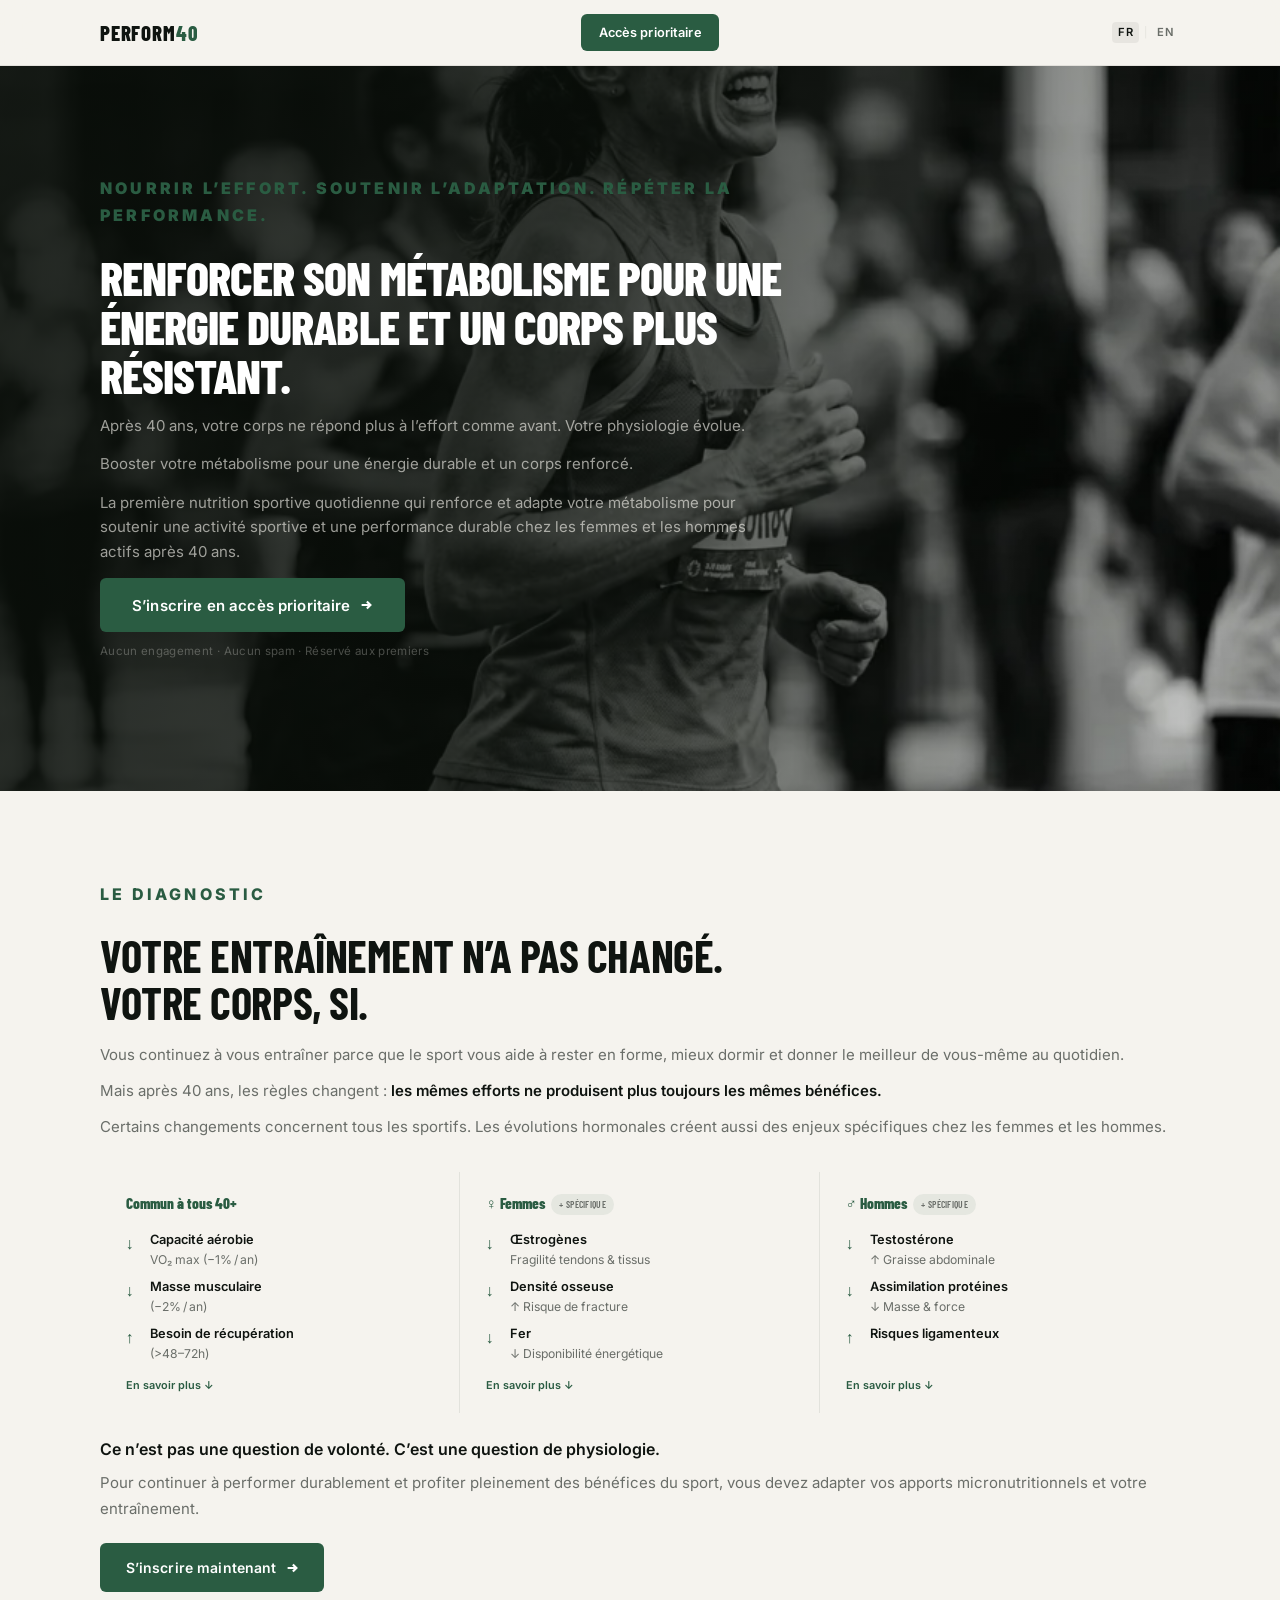
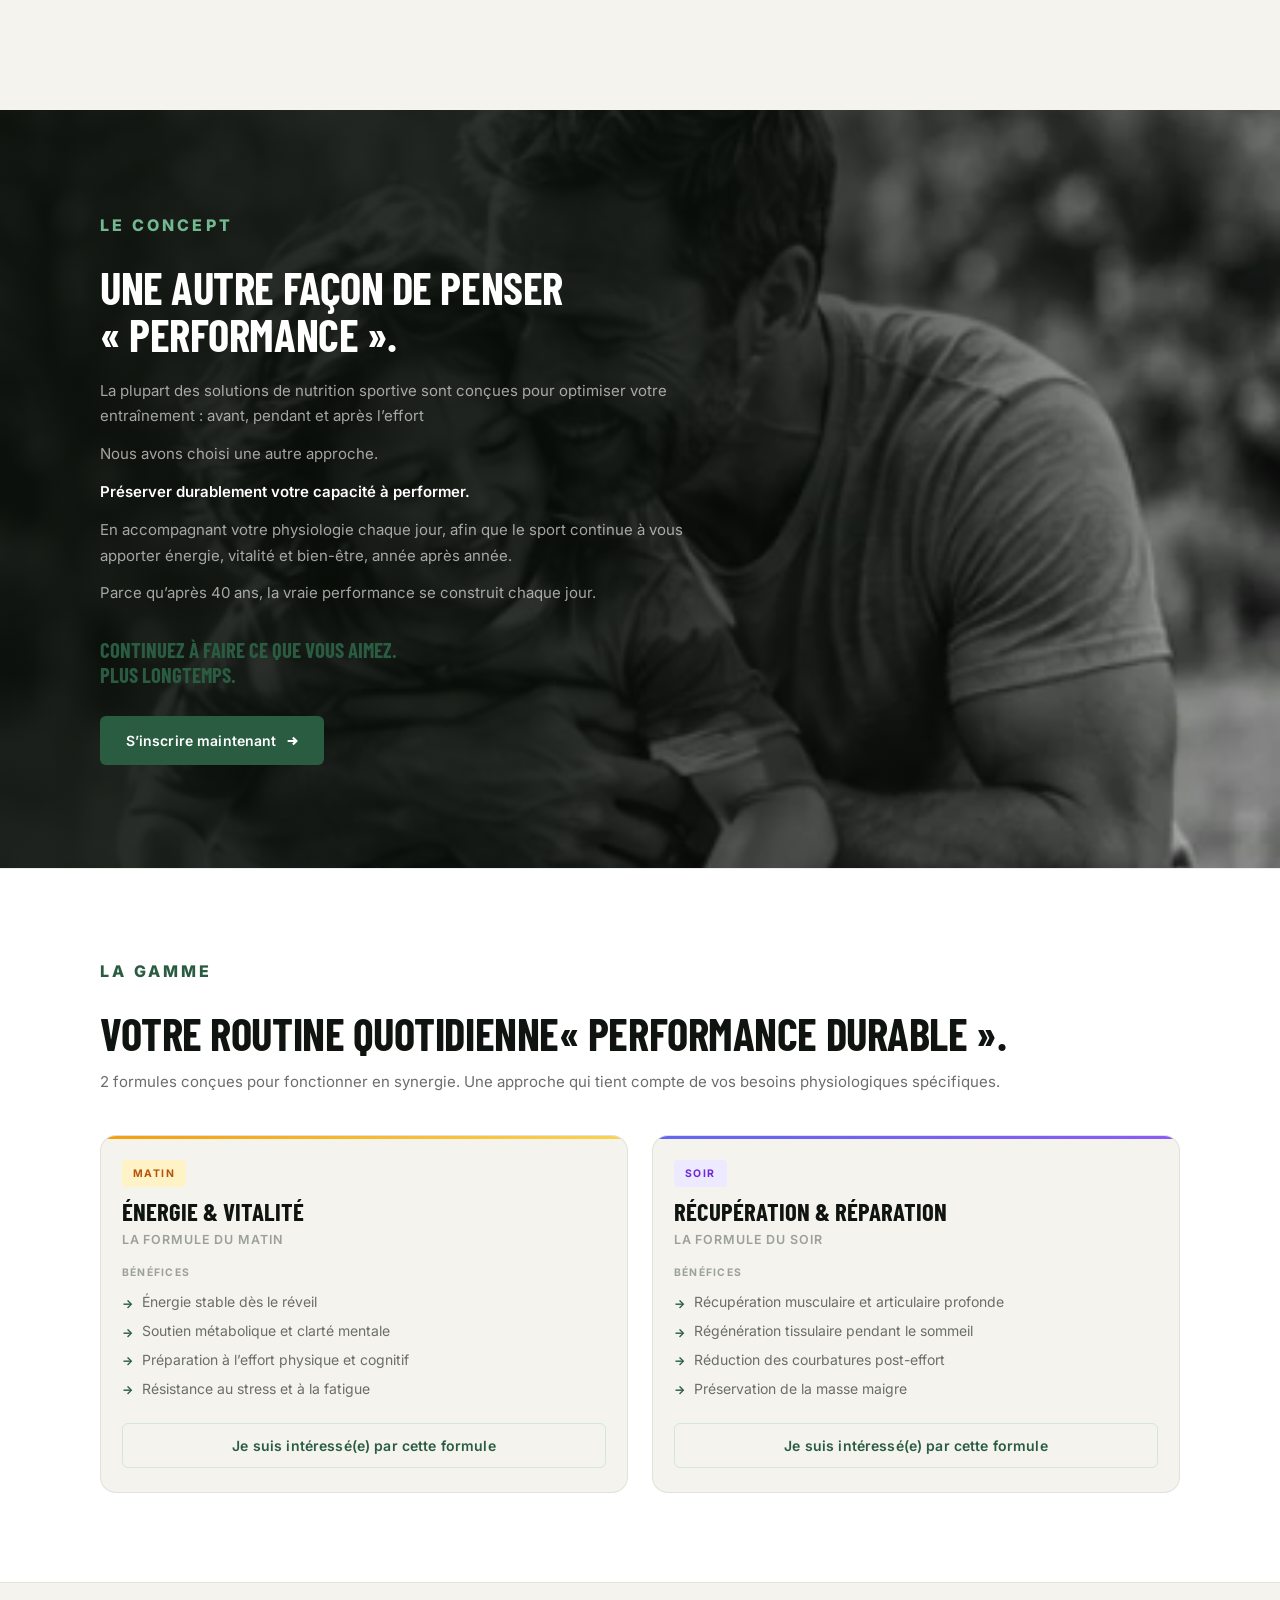
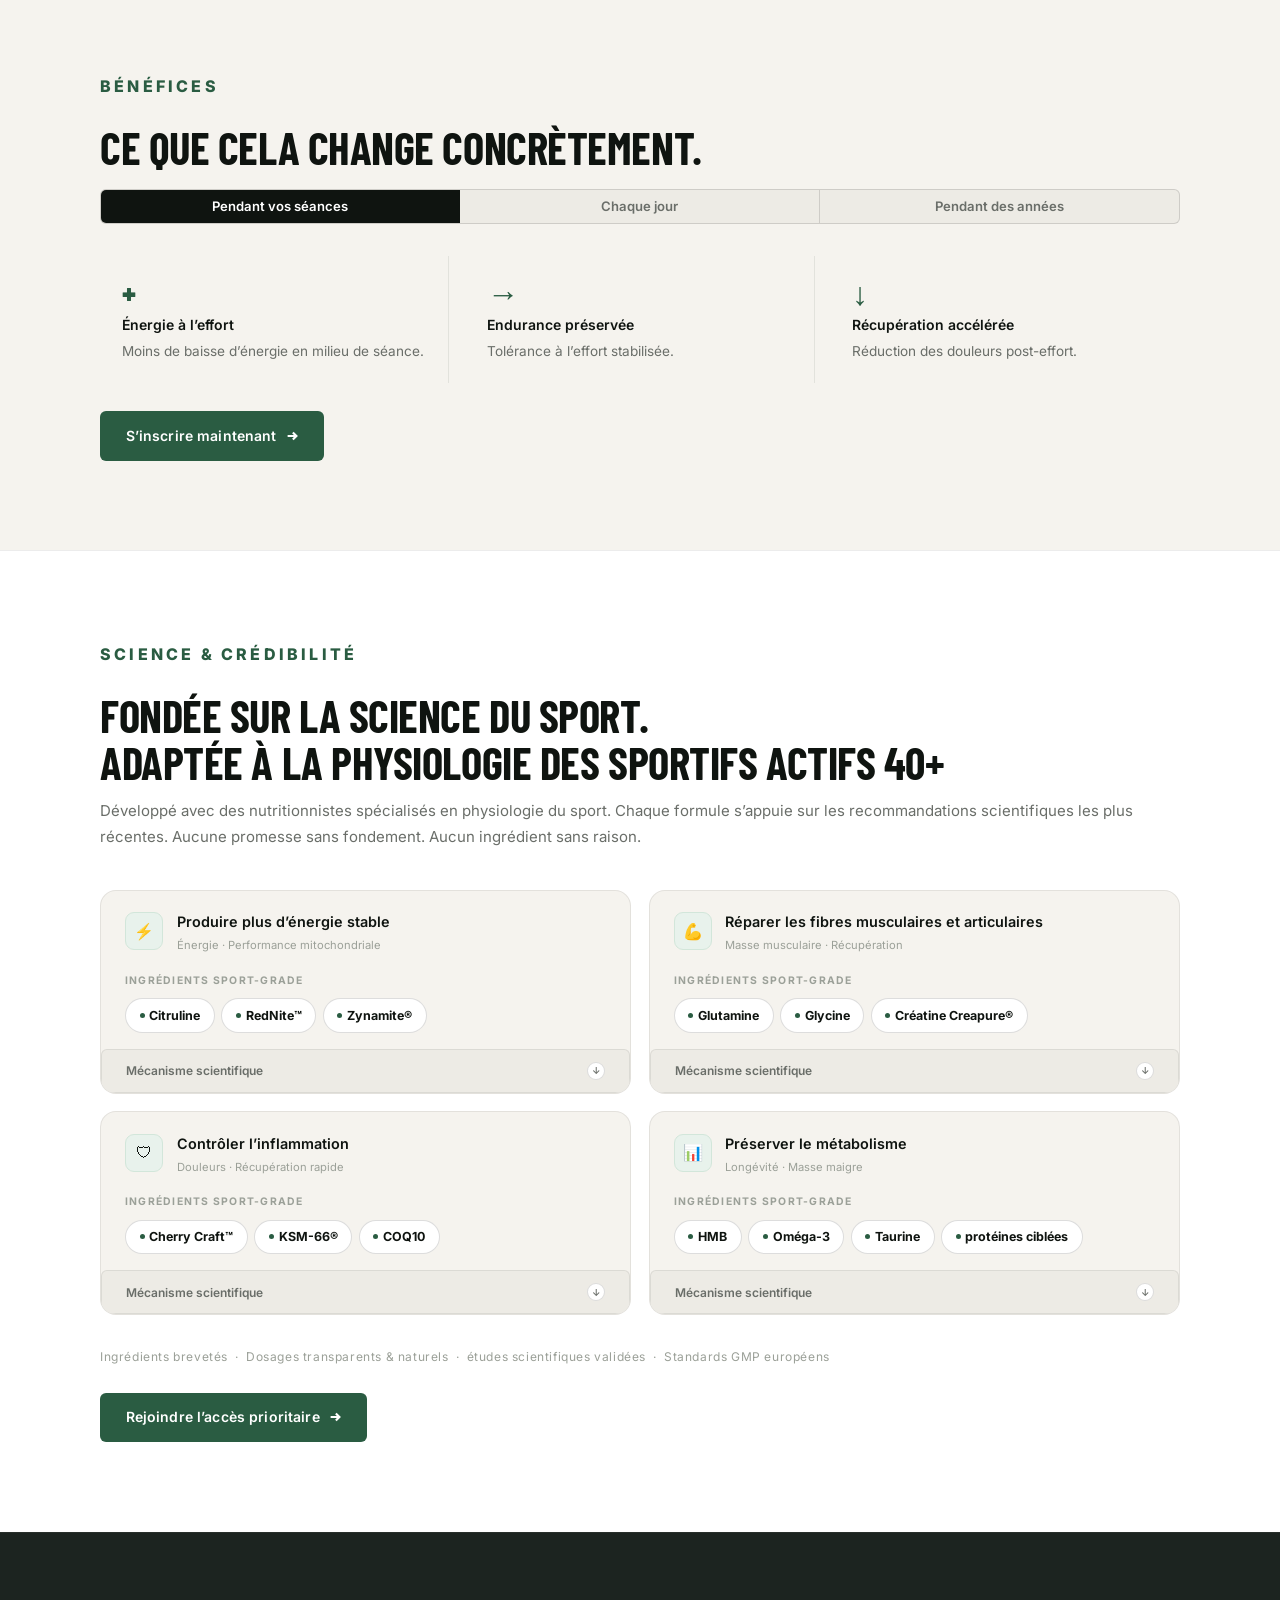
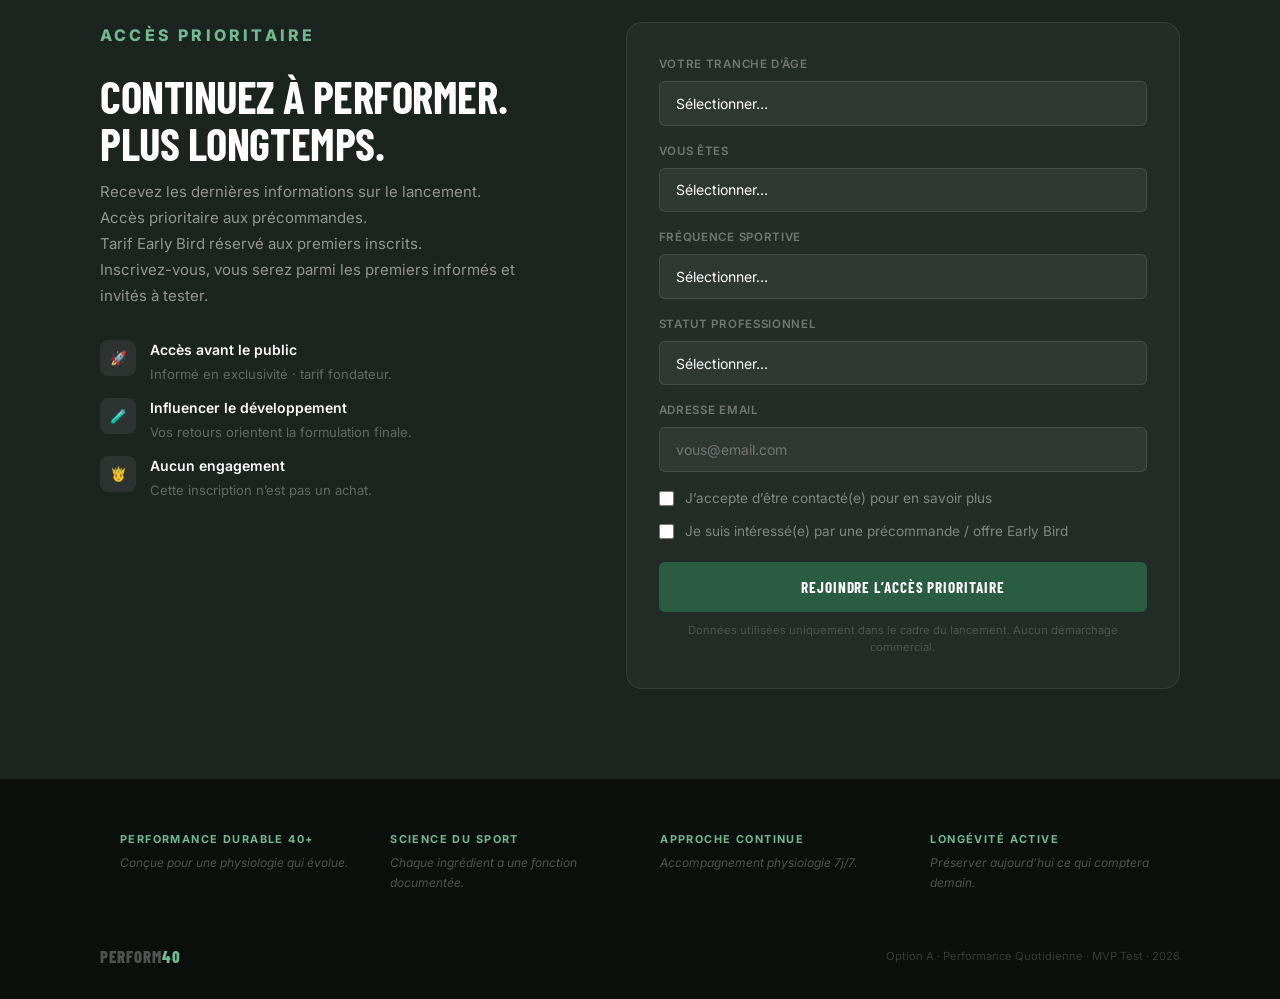
==== commit 29540d29: "v20 — Hero A+B : nouveaux textes, sélecteur FR/EN, layout compact Textes : nouveaux eyebrows territo" ====
--- a/option-a/index.html
+++ b/option-a/index.html
@@ -44,7 +44,7 @@
 /* ══════════════════════════════════════
    TYPE SCALE — unified
 ══════════════════════════════════════ */
-h1{font-family:var(--display);font-size:clamp(2.4rem,5.5vw,4.2rem);font-weight:800;line-height:.96;text-transform:uppercase;letter-spacing:-.02em}
+h1{font-family:var(--display);font-size:clamp(1.9rem,3.8vw,3rem);font-weight:800;line-height:1.02;text-transform:uppercase;letter-spacing:-.02em}
 h2{font-family:var(--display);font-size:clamp(1.75rem,3.8vw,2.8rem);font-weight:700;line-height:1.05;text-transform:uppercase;letter-spacing:-.01em}
 h3{font-size:.9375rem;font-weight:600;line-height:1.4;color:var(--ink)}
 h4{font-size:.875rem;font-weight:600;line-height:1.4;color:var(--ink)}
@@ -87,17 +87,17 @@
 /* ══════════════════════════════════════
    1. HERO
 ══════════════════════════════════════ */
-#hero{position:relative;min-height:90vh;display:flex;align-items:center;overflow:hidden}
+#hero{position:relative;display:flex;align-items:flex-start;overflow:hidden}
 .hero-bg{position:absolute;inset:0;background-size:cover;background-position:center 25%}
 .hero-bg::after{content:'';position:absolute;inset:0;background:linear-gradient(105deg,rgba(10,15,10,.91) 0%,rgba(10,15,10,.80) 42%,rgba(10,15,10,.40) 78%,rgba(10,15,10,.18) 100%)}
-#hero .wrap{position:relative;z-index:2;padding-top:clamp(4rem,8vw,6rem);padding-bottom:clamp(4rem,8vw,6rem)}
-.hero-inner{max-width:620px}
+#hero .wrap{position:relative;z-index:2;padding-top:clamp(1rem,2.5vw,1.5rem);padding-bottom:clamp(2rem,4vw,2.5rem)}
+.hero-inner{max-width:740px}
 .hero-eyebrow{display:flex;align-items:center;gap:.55rem;font-size:10px;font-weight:700;letter-spacing:.22em;text-transform:uppercase;color:var(--green);margin-bottom:1.5rem}
 .hero-eyebrow::before{content:'';width:24px;height:1.5px;background:var(--green)}
-#hero h1{color:var(--white);margin-bottom:1.35rem}
+#hero h1{color:var(--white);margin-bottom:.85rem}
 #hero h1 em{color:var(--green);font-style:normal;display:block}
-.hero-sub{font-size:.9375rem;color:rgba(245,243,238,.62);max-width:500px;margin-bottom:2.25rem;line-height:1.72}
-.hero-cta-row{display:flex;align-items:center;gap:1rem;flex-wrap:wrap}
+.hero-sub{font-size:.9375rem;color:rgba(245,243,238,.62);max-width:680px;margin-bottom:.9rem;line-height:1.62}
+.hero-cta-row{display:flex;flex-direction:column;align-items:flex-start;gap:.6rem}
 .hero-trust{font-size:.72rem;color:rgba(245,243,238,.28);letter-spacing:.03em}
 
 /* ══════════════════════════════════════
@@ -153,12 +153,12 @@
    (utilisé par Option A ; classes inertes si absentes du HTML d'une page)
 ══════════════════════════════════════ */
 .hero-territory{
-  /* Typographie strictement identique à .eyebrow (Le diagnostic, etc.) :
+  /* Typographie strictement identique à .eyebrow (<span data-fr="Le diagnostic" data-en="The diagnosis">Le diagnostic</span>, etc.) :
      family, taille, letter-spacing, casse et couleur hérités tels quels.
      Seule différence volontaire : plus gras, pour plus de présence. */
   display:flex;align-items:center;
   font-weight:900;
-  margin-bottom:2.5rem;
+  margin-bottom:1.25rem;
 }
 .hero-sub strong{color:var(--off);font-weight:700}
 
@@ -167,7 +167,7 @@
    (ancré en haut), et l'espace au-dessus du label est fortement réduit
    pour qu'il utilise l'espace déjà disponible, sans déplacer la headline. */
 html[data-variant="A-performance"] #hero{align-items:flex-start}
-html[data-variant="A-performance"] #hero .wrap{padding-top:clamp(1rem,2.5vw,1.5rem)}
+html[data-variant="A-performance"] #hero .wrap{padding-top:clamp(.8rem,2vw,1.2rem)}
 
 @media(max-width:900px){
   /* Mobile : label plus petit qu'actuellement, remonté dans la zone vide */
@@ -175,11 +175,16 @@
     font-size:11px;
     margin-bottom:1.4rem;
   }
-  html[data-variant="A-performance"] #hero .wrap{padding-top:clamp(.85rem,3vw,1.25rem)}
+  html[data-variant="A-performance"] #hero .wrap{padding-top:clamp(.6rem,2.5vw,1rem)}
+}
+html[data-variant="B-recovery"] #hero{align-items:flex-start}
+html[data-variant="B-recovery"] #hero .wrap{padding-top:clamp(.8rem,2vw,1.2rem)}
+@media(max-width:900px){
+  html[data-variant="B-recovery"] #hero .wrap{padding-top:clamp(.6rem,2.5vw,1rem)}
 }
 
 @media(min-width:901px){
-  .hero-territory{margin-bottom:3rem}
+  .hero-territory{margin-bottom:1.6rem}
 }
 .pb-stat-label{
   display:flex;align-items:center;gap:.4rem;flex-wrap:wrap;
@@ -226,7 +231,7 @@
     letter-spacing:-.015em;
   }
 
-  /* Onglets Commun 40+ / Femmes / Hommes — un seul composant compact */
+  /* Onglets <span data-fr="Commun 40+" data-en="Common 40+">Commun 40+</span> / Femmes / Hommes — un seul composant compact */
   .pb-difftabs{
     display:flex;gap:.4rem;margin-bottom:1rem;
   }
@@ -375,7 +380,7 @@
   .foot-top{grid-template-columns:1fr}
   .form-box{padding:1.5rem}
   /* Hero headline — force 2 clean lines */
-  #hero h1{font-size:clamp(1.95rem,8.5vw,2.4rem);letter-spacing:-.015em}
+  #hero h1{font-size:clamp(1.55rem,6.5vw,1.95rem);letter-spacing:-.015em;line-height:1.06}
   #hero h1 em{display:block}
   .concept-inner{max-width:100%}
   #concept h2{font-size:clamp(1.65rem,7vw,2.2rem)}
@@ -384,7 +389,7 @@
 @media(max-width:480px){
   h2{font-size:clamp(1.5rem,6vw,1.85rem)}
   .btabs{flex-wrap:wrap}
-  .hero-cta-row{flex-direction:column;align-items:flex-start;gap:.85rem}
+  .hero-cta-row{flex-direction:column;align-items:flex-start;gap:.5rem}
   .acces-layout{gap:2rem}
   .bpanel.on{grid-template-columns:1fr;gap:.75rem}
 }
@@ -852,6 +857,17 @@
   .acces-layout{grid-template-columns:.9fr 1.1fr}
   .acces-intro-block{margin-bottom:2rem}
 }
+
+/* ── Language switcher ── */
+.lang-switch{display:flex;align-items:center;gap:.3rem;margin-left:.6rem}
+.lang-btn{
+  background:none;border:none;padding:.2rem .35rem;
+  font-family:var(--body);font-size:.7rem;font-weight:600;letter-spacing:.06em;
+  cursor:pointer;color:var(--muted);border-radius:4px;transition:color .15s,background .15s;
+}
+.lang-btn.lang-active{color:var(--ink);background:rgba(0,0,0,.06)}
+.lang-sep{font-size:.65rem;color:var(--border);user-select:none}
+@media(max-width:640px){.lang-btn{font-size:.65rem;padding:.15rem .28rem}}
 </style>
 </head>
 <body>
@@ -860,7 +876,12 @@
 <nav>
   <div class="wrap nav-in">
     <a class="logo" href="#hero">Perform<em>40</em></a>
-    <a class="cta cta-nav" href="#acces" data-cta-location="nav">Acc&egrave;s prioritaire</a>
+    <a class="cta cta-nav" href="#acces" data-cta-location="nav"><span data-fr="Acc&egrave;s prioritaire" data-en="Priority access">Acc&egrave;s prioritaire</span></a>
+  <div class="lang-switch" role="group" aria-label="Language">
+    <button class="lang-btn lang-active" data-lang="fr" aria-pressed="true">FR</button>
+    <span class="lang-sep">|</span>
+    <button class="lang-btn" data-lang="en" aria-pressed="false">EN</button>
+  </div>
   </div>
 </nav>
 
@@ -869,14 +890,25 @@
   <div class="hero-bg" style="background-image:url([data-uri])"></div>
   <div class="wrap">
     <div class="hero-inner">
-      <span class="eyebrow hero-territory">Nutrition de performance durable 40+</span>
-      <h1>
-        Pour que le sport reste<br>votre meilleur alli&eacute; long&eacute;vit&eacute;
+      <span class="eyebrow hero-territory" data-fr="Nourrir l&rsquo;effort. Soutenir l&rsquo;adaptation. R&eacute;p&eacute;ter la performance." data-en="Fuel the effort. Support adaptation. Repeat the performance.">Nourrir l&rsquo;effort. Soutenir l&rsquo;adaptation. R&eacute;p&eacute;ter la performance.</span>
+      <h1 data-fr="Renforcer son m&eacute;tabolisme pour une &eacute;nergie durable et un corps plus r&eacute;sistant." data-en="Strengthen your metabolism for lasting energy and a more resilient body.">
+        Renforcer son m&eacute;tabolisme pour une &eacute;nergie durable et un corps plus r&eacute;sistant.
       </h1>
-      <p class="hero-sub">Apr&egrave;s 40 ans, votre corps ne r&eacute;pond plus &agrave; l&rsquo;effort comme avant. Votre physiologie &eacute;volue. <strong>Votre nutrition doit &eacute;voluer elle aussi.</strong><br><br>La premi&egrave;re nutrition sportive quotidienne qui accompagne les femmes et les hommes actifs apr&egrave;s 40 ans afin de pr&eacute;server durablement leur pratique sportive et leur &eacute;nergie du quotidien.</p>
+      <p class="hero-sub">
+          <span data-i18n="a-hero-p1-fr">Apr&egrave;s 40 ans, votre corps ne r&eacute;pond plus &agrave; l&rsquo;effort comme avant. Votre physiologie &eacute;volue.</span>
+          <span data-i18n="a-hero-p1-en" style="display:none">After 40, your body no longer responds to effort the way it used to. Your physiology is changing.</span>
+        </p>
+        <p class="hero-sub" style="margin-top:.7rem">
+          <span data-i18n="a-hero-p2-fr">Booster votre m&eacute;tabolisme pour une &eacute;nergie durable et un corps renforc&eacute;.</span>
+          <span data-i18n="a-hero-p2-en" style="display:none">Boost your metabolism for lasting energy and a stronger body.</span>
+        </p>
+        <p class="hero-sub" style="margin-top:.7rem">
+          <span data-i18n="a-hero-p3-fr">La premi&egrave;re nutrition sportive quotidienne qui renforce et adapte votre m&eacute;tabolisme pour soutenir une activit&eacute; sportive et une performance durable chez les femmes et les hommes actifs apr&egrave;s 40 ans.</span>
+          <span data-i18n="a-hero-p3-en" style="display:none">The first daily sports nutrition designed to strengthen and adapt your metabolism to support active sport and lasting performance in active women and men after 40.</span>
+        </p>
       <div class="hero-cta-row">
         <a class="cta cta-hero" href="#acces" data-cta-location="hero">
-          S&rsquo;inscrire en acc&egrave;s prioritaire
+          <span data-fr="S&rsquo;inscrire en acc&egrave;s prioritaire" data-en="Sign up for priority access">S&rsquo;inscrire en acc&egrave;s prioritaire</span>
           <svg viewBox="0 0 16 16" fill="none" stroke="currentColor" stroke-width="2.5"><path d="M3 8h10M9 4l4 4-4 4"/></svg>
         </a>
         <span class="hero-trust">Aucun engagement &middot; Aucun spam &middot; R&eacute;serv&eacute; aux premiers</span>
@@ -890,10 +922,10 @@
   <div class="wrap">
     <span class="eyebrow">Le diagnostic</span>
     <div class="pb-header">
-      <h2>Votre entra&icirc;nement n&rsquo;a pas chang&eacute;.<br>Votre corps, si.</h2>
-      <p style="margin-top:.9rem">Vous continuez &agrave; vous entra&icirc;ner parce que le sport vous aide &agrave; rester en forme, mieux dormir et donner le meilleur de vous-m&ecirc;me au quotidien.</p>
-      <p style="margin-top:.65rem">Mais apr&egrave;s 40 ans, les r&egrave;gles changent&nbsp;: <strong>les m&ecirc;mes efforts ne produisent plus toujours les m&ecirc;mes b&eacute;n&eacute;fices.</strong></p>
-      <p style="margin-top:.65rem">Certains changements concernent tous les sportifs. Les &eacute;volutions hormonales cr&eacute;ent aussi des enjeux sp&eacute;cifiques chez les femmes et les hommes.</p>
+      <h2><span data-fr="Votre entra&icirc;nement n&rsquo;a pas chang&eacute;.<br>Votre corps, si." data-en="Your training hasn't changed. Your body has.">Votre entra&icirc;nement n&rsquo;a pas chang&eacute;.<br>Votre corps, si.</span></h2>
+      <p style="margin-top:.9rem"><span data-fr="Vous continuez &agrave; vous entra&icirc;ner parce que le sport vous aide &agrave; rester en forme, mieux dormir et donner le meilleur de vous-m&ecirc;me au quotidien." data-en="You keep training because sport helps you stay in shape, sleep better and give your best every day.">Vous continuez &agrave; vous entra&icirc;ner parce que le sport vous aide &agrave; rester en forme, mieux dormir et donner le meilleur de vous-m&ecirc;me au quotidien.</span></p>
+      <p style="margin-top:.65rem"><span data-fr="Mais apr&egrave;s 40 ans, les r&egrave;gles changent&nbsp;: <strong>les m&ecirc;mes efforts ne produisent plus toujours les m&ecirc;mes b&eacute;n&eacute;fices.</strong>" data-en="But after 40, the rules change: <strong>the same efforts don't always produce the same results.</strong>">Mais apr&egrave;s 40 ans, les r&egrave;gles changent&nbsp;: <strong>les m&ecirc;mes efforts ne produisent plus toujours les m&ecirc;mes b&eacute;n&eacute;fices.</strong></span></p>
+      <p style="margin-top:.65rem"><span data-fr="Certains changements concernent tous les sportifs. Les &eacute;volutions hormonales cr&eacute;ent aussi des enjeux sp&eacute;cifiques chez les femmes et les hommes." data-en="Some changes affect all athletes. Hormonal shifts also create specific challenges for women and men.">Certains changements concernent tous les sportifs. Les &eacute;volutions hormonales cr&eacute;ent aussi des enjeux sp&eacute;cifiques chez les femmes et les hommes.</span></p>
     </div>
     <div class="pb-difftabs" role="tablist" aria-label="Choisir une cat&eacute;gorie">
       <button class="pb-difftab on" role="tab" aria-selected="true" data-target="pb-commun">Commun 40+</button>
@@ -909,7 +941,7 @@
           <div class="pb-stat-row"><span class="pb-arrow">&uarr;</span><div><strong>Besoin de r&eacute;cup&eacute;ration</strong><span class="pb-stat-value">(&gt;48&ndash;72h)</span></div></div>
         </div>
         <div class="pb-detail">Avec l&rsquo;&acirc;ge, capacit&eacute;s a&eacute;robie et musculaire diminuent progressivement et la r&eacute;cup&eacute;ration devient plus exigeante.</div>
-        <span class="pb-toggle">En savoir plus &darr;</span>
+        <span class="pb-toggle"><span data-fr="En savoir plus &darr;" data-en="Learn more &darr;">En savoir plus &darr;</span></span>
       </div>
       <div class="pb-stat pb-diag-card" id="pb-femmes" tabindex="0" aria-expanded="false">
         <span class="pb-stat-label">&#9792; Femmes <em class="pb-stat-plus">+ sp&eacute;cifique</em></span>
@@ -938,7 +970,7 @@
       <p class="pb-footer-statement"><strong>Ce n&rsquo;est pas une question de volont&eacute;. C&rsquo;est une question de physiologie.</strong></p>
       <p class="pb-footer-sub">Pour continuer &agrave; performer durablement et profiter pleinement des b&eacute;n&eacute;fices du sport, vous devez adapter vos apports micronutritionnels et votre entra&icirc;nement.</p>
       <a class="cta" href="#acces" data-cta-location="problem">
-        S&rsquo;inscrire maintenant
+        <span data-fr="S&rsquo;inscrire maintenant" data-en="Sign up now">S&rsquo;inscrire maintenant</span>
         <svg viewBox="0 0 16 16" fill="none" stroke="currentColor" stroke-width="2.5"><path d="M3 8h10M9 4l4 4-4 4"/></svg>
       </a>
     </div>
@@ -950,7 +982,7 @@
   <div class="concept-bg" style="background-image:url([data-uri])"></div>
   <div class="wrap">
     <div class="concept-inner">
-      <span class="eyebrow" style="color:#72B891">Le concept</span>
+      <span class="eyebrow" style="color:#72B891"><span data-fr="Le concept" data-en="The concept">Le concept</span></span>
       <h2>Une autre fa&ccedil;on de penser<br>&laquo;&thinsp;performance&thinsp;&raquo;.</h2>
       <div class="concept-body">
         <p>La plupart des solutions de nutrition sportive sont con&ccedil;ues pour optimiser votre entra&icirc;nement&nbsp;: avant, pendant et apr&egrave;s l&rsquo;effort</p>
@@ -971,15 +1003,15 @@
 <!-- ═══ 5. GAMME ═══ -->
 <section id="gamme">
   <div class="wrap">
-    <span class="eyebrow">La gamme</span>
+    <span class="eyebrow"><span data-fr="La gamme" data-en="The range">La gamme</span></span>
     <h2>Votre routine quotidienne<br class="br-lg">&laquo;&thinsp;performance durable&thinsp;&raquo;.</h2>
-    <p class="gamme-intro">2 formules con&ccedil;ues pour fonctionner en synergie. Une approche qui tient compte de vos besoins physiologiques sp&eacute;cifiques.</p>
+    <p class="gamme-intro"><span data-fr="2 formules con&ccedil;ues pour fonctionner en synergie. Une approche qui tient compte de vos besoins physiologiques sp&eacute;cifiques." data-en="2 formulas designed to work in synergy. An approach that accounts for your specific physiological needs.">2 formules con&ccedil;ues pour fonctionner en synergie. Une approche qui tient compte de vos besoins physiologiques sp&eacute;cifiques.</span></p>
     <div class="gamme-grid">
       <div class="gcard gcard-am">
         <span class="gcard-timing t-am">Matin</span>
         <div class="gcard-name">&Eacute;nergie &amp; Vitalit&eacute;</div>
         <div class="gcard-sub">La formule du matin</div>
-        <span class="gcard-label">B&eacute;n&eacute;fices</span>
+        <span class="gcard-label"><span data-fr="B&eacute;n&eacute;fices" data-en="Benefits">B&eacute;n&eacute;fices</span></span>
         <ul class="gcard-benefits">
           <li>&Eacute;nergie stable d&egrave;s le r&eacute;veil</li>
           <li>Soutien m&eacute;tabolique et clart&eacute; mentale</li>
@@ -1111,8 +1143,8 @@
             <input type="hidden" name="utm_medium">
             <input type="hidden" name="utm_campaign">
             <input type="hidden" name="utm_content">
-            <div class="fg"><label for="f-age">Votre tranche d&rsquo;&acirc;ge</label><select id="f-age" name="age"><option value="">S&eacute;lectionner&hellip;</option><option value="35-40">35&ndash;40 ans</option><option value="40-50">40&ndash;50 ans</option><option value="50-60">50&ndash;60 ans</option><option value="60+">60 ans et plus</option></select></div>
-            <div class="fg"><label for="f-gender">Vous &ecirc;tes</label><select id="f-gender" name="gender"><option value="">S&eacute;lectionner&hellip;</option><option value="homme">Homme</option><option value="femme">Femme</option></select></div>
+            <div class="fg"><label for="f-age"><span data-fr="Votre tranche d&rsquo;&acirc;ge" data-en="Your age range">Votre tranche d&rsquo;&acirc;ge</span></label><select id="f-age" name="age"><option value="">S&eacute;lectionner&hellip;</option><option value="35-40"><span data-fr="35&ndash;40 ans" data-en="35&ndash;40">35&ndash;40 ans</span></option><option value="40-50"><span data-fr="40&ndash;50 ans" data-en="40&ndash;50">40&ndash;50 ans</span></option><option value="50-60"><span data-fr="50&ndash;60 ans" data-en="50&ndash;60">50&ndash;60 ans</span></option><option value="60+"><span data-fr="60 ans et plus" data-en="60 and over">60 ans et plus</span></option></select></div>
+            <div class="fg"><label for="f-gender"><span data-fr="Vous &ecirc;tes" data-en="You are">Vous &ecirc;tes</span></label><select id="f-gender" name="gender"><option value="">S&eacute;lectionner&hellip;</option><option value="homme">Homme</option><option value="femme">Femme</option></select></div>
             <div class="fg"><label for="f-sport">Fr&eacute;quence sportive</label><select id="f-sport" name="sport_frequency"><option value="">S&eacute;lectionner&hellip;</option><option value="1-2">1&ndash;2 fois par semaine</option><option value="3-4">3&ndash;4 fois par semaine</option><option value="5+">5 fois et plus</option></select></div>
             <div class="fg"><label for="f-statut">Statut professionnel</label><select id="f-statut" name="professional_status"><option value="">S&eacute;lectionner&hellip;</option><option value="entrepreneur">Entrepreneur</option><option value="cadre">Cadre / manager</option><option value="liberal">Profession lib&eacute;rale</option><option value="salarie">Salari&eacute;</option><option value="retraite">Retrait&eacute;</option><option value="autre">Autre</option></select></div>
             <div class="fg"><label for="f-email">Adresse email</label><input type="email" id="f-email" name="email" placeholder="vous@email.com" required></div>
@@ -1134,10 +1166,10 @@
 <footer>
   <div class="wrap">
     <div class="foot-top">
-      <div class="foot-pillar"><h4>Performance Durable 40+</h4><p>Con&ccedil;ue pour une physiologie qui &eacute;volue.</p></div>
-      <div class="foot-pillar"><h4>Science du Sport</h4><p>Chaque ingr&eacute;dient a une fonction document&eacute;e.</p></div>
-      <div class="foot-pillar"><h4>Approche Continue</h4><p>Accompagnement physiologie 7j/7.</p></div>
-      <div class="foot-pillar"><h4>Long&eacute;vit&eacute; Active</h4><p>Pr&eacute;server aujourd&rsquo;hui ce qui comptera demain.</p></div>
+      <div class="foot-pillar"><h4><span data-fr="Performance Durable 40+" data-en="Sustainable Performance 40+">Performance Durable 40+</span></h4><p><span data-fr="Con&ccedil;ue pour une physiologie qui &eacute;volue." data-en="Designed for an evolving physiology.">Con&ccedil;ue pour une physiologie qui &eacute;volue.</span></p></div>
+      <div class="foot-pillar"><h4>Science du Sport</h4><p><span data-fr="Chaque ingr&eacute;dient a une fonction document&eacute;e." data-en="Every ingredient has a documented function.">Chaque ingr&eacute;dient a une fonction document&eacute;e.</span></p></div>
+      <div class="foot-pillar"><h4><span data-fr="Approche Continue" data-en="Continuous Approach">Approche Continue</span></h4><p><span data-fr="Accompagnement physiologie 7j/7." data-en="Physiology support 7 days a week.">Accompagnement physiologie 7j/7.</span></p></div>
+      <div class="foot-pillar"><h4><span data-fr="Long&eacute;vit&eacute; Active" data-en="Active Longevity">Long&eacute;vit&eacute; Active</span></h4><p><span data-fr="Pr&eacute;server aujourd&rsquo;hui ce qui comptera demain." data-en="Preserving today what will matter tomorrow.">Pr&eacute;server aujourd&rsquo;hui ce qui comptera demain.</span></p></div>
     </div>
     <div class="foot-bottom">
       <span class="foot-logo">Perform<em>40</em></span>
@@ -1408,5 +1440,29 @@
   btn.addEventListener('keydown',function(e){if(e.key==='Enter'||e.key===' '){e.preventDefault();btn.click();}});
 });
 </script>
-</body>
-</html>+<script>
+/* ── FR / EN language switch ── */
+(function(){
+  function applyLang(lang){
+    document.querySelectorAll('[data-fr]').forEach(function(el){
+      el.innerHTML = lang === 'fr' ? el.getAttribute('data-fr') : el.getAttribute('data-en');
+    });
+    document.querySelectorAll('.lang-btn').forEach(function(btn){
+      var active = btn.getAttribute('data-lang') === lang;
+      btn.classList.toggle('lang-active', active);
+      btn.setAttribute('aria-pressed', active ? 'true' : 'false');
+    });
+    try{ localStorage.setItem('p40-lang', lang); }catch(e){}
+  }
+  document.addEventListener('DOMContentLoaded', function(){
+    document.querySelectorAll('.lang-btn').forEach(function(btn){
+      btn.addEventListener('click', function(){ applyLang(btn.getAttribute('data-lang')); });
+    });
+    try{
+      var saved = localStorage.getItem('p40-lang');
+      if(saved && saved !== 'fr') applyLang(saved);
+    }catch(e){}
+  });
+})();
+</script>
+</body>
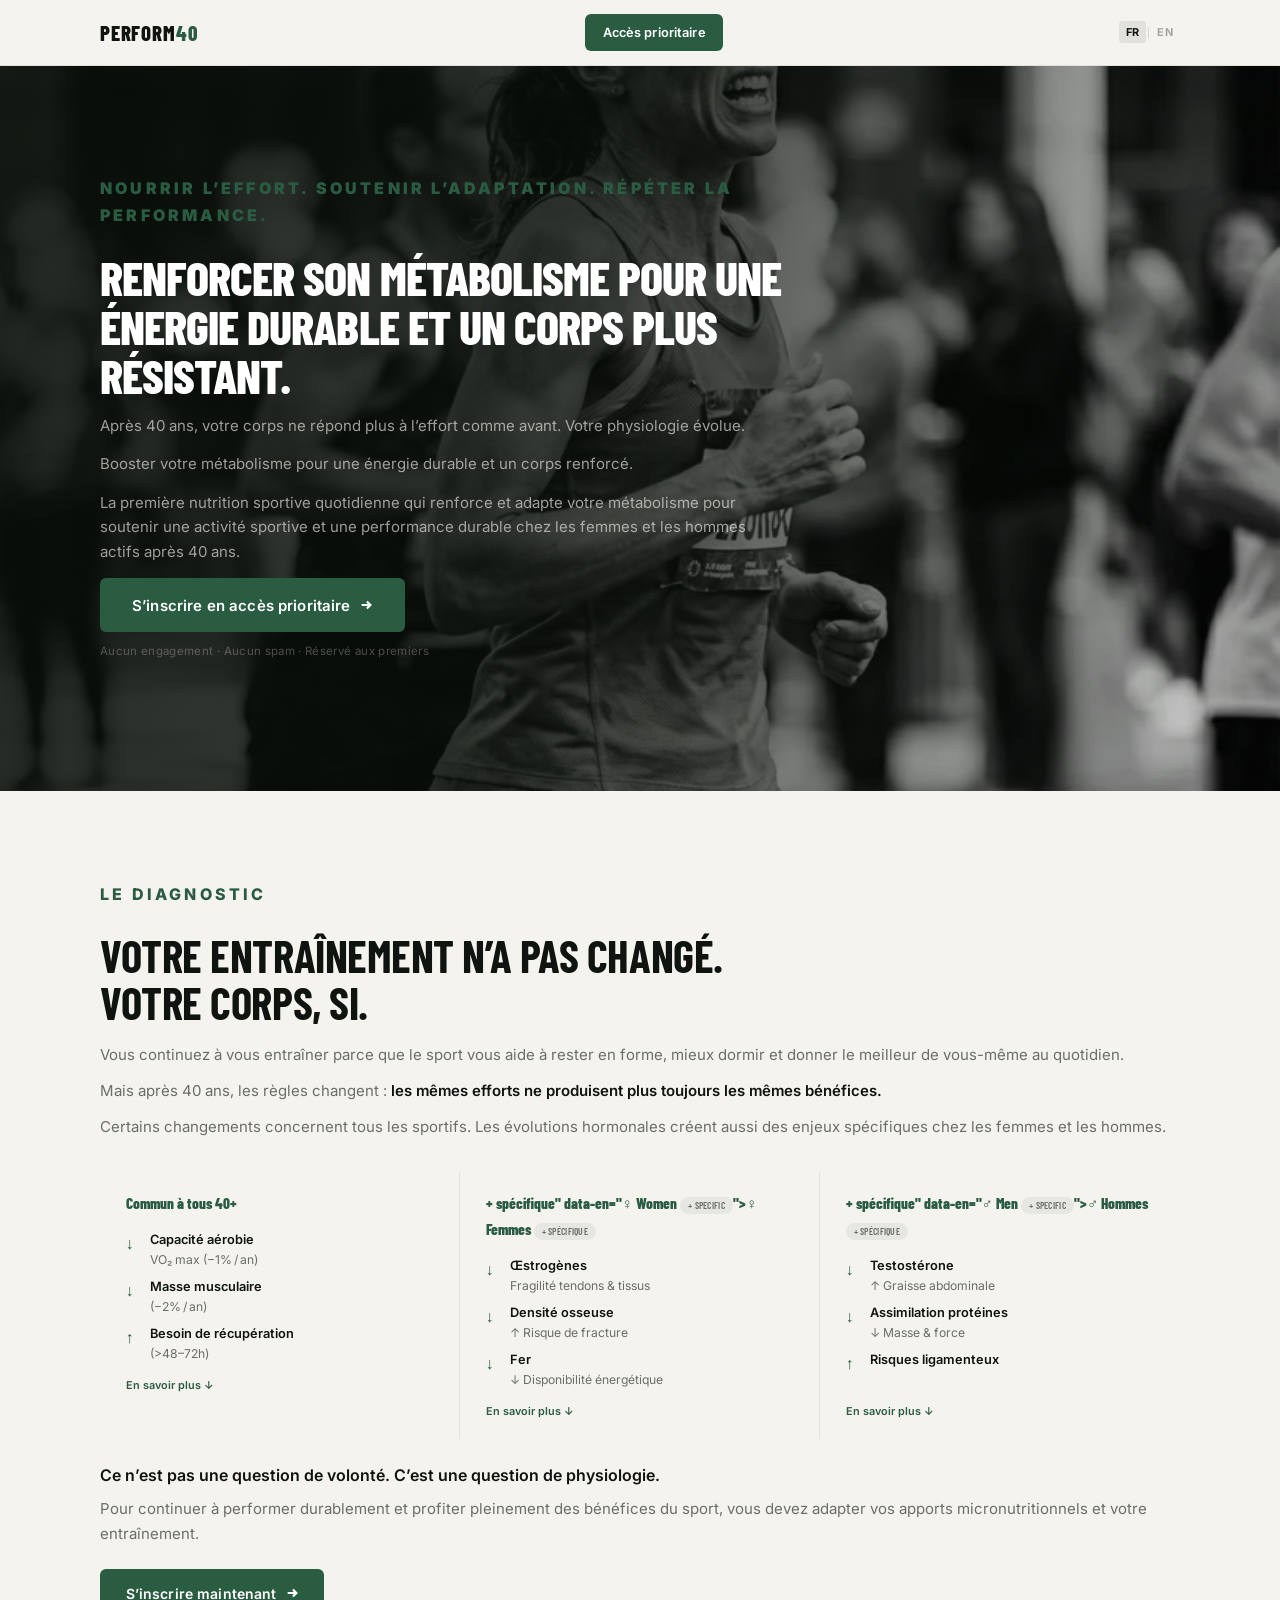
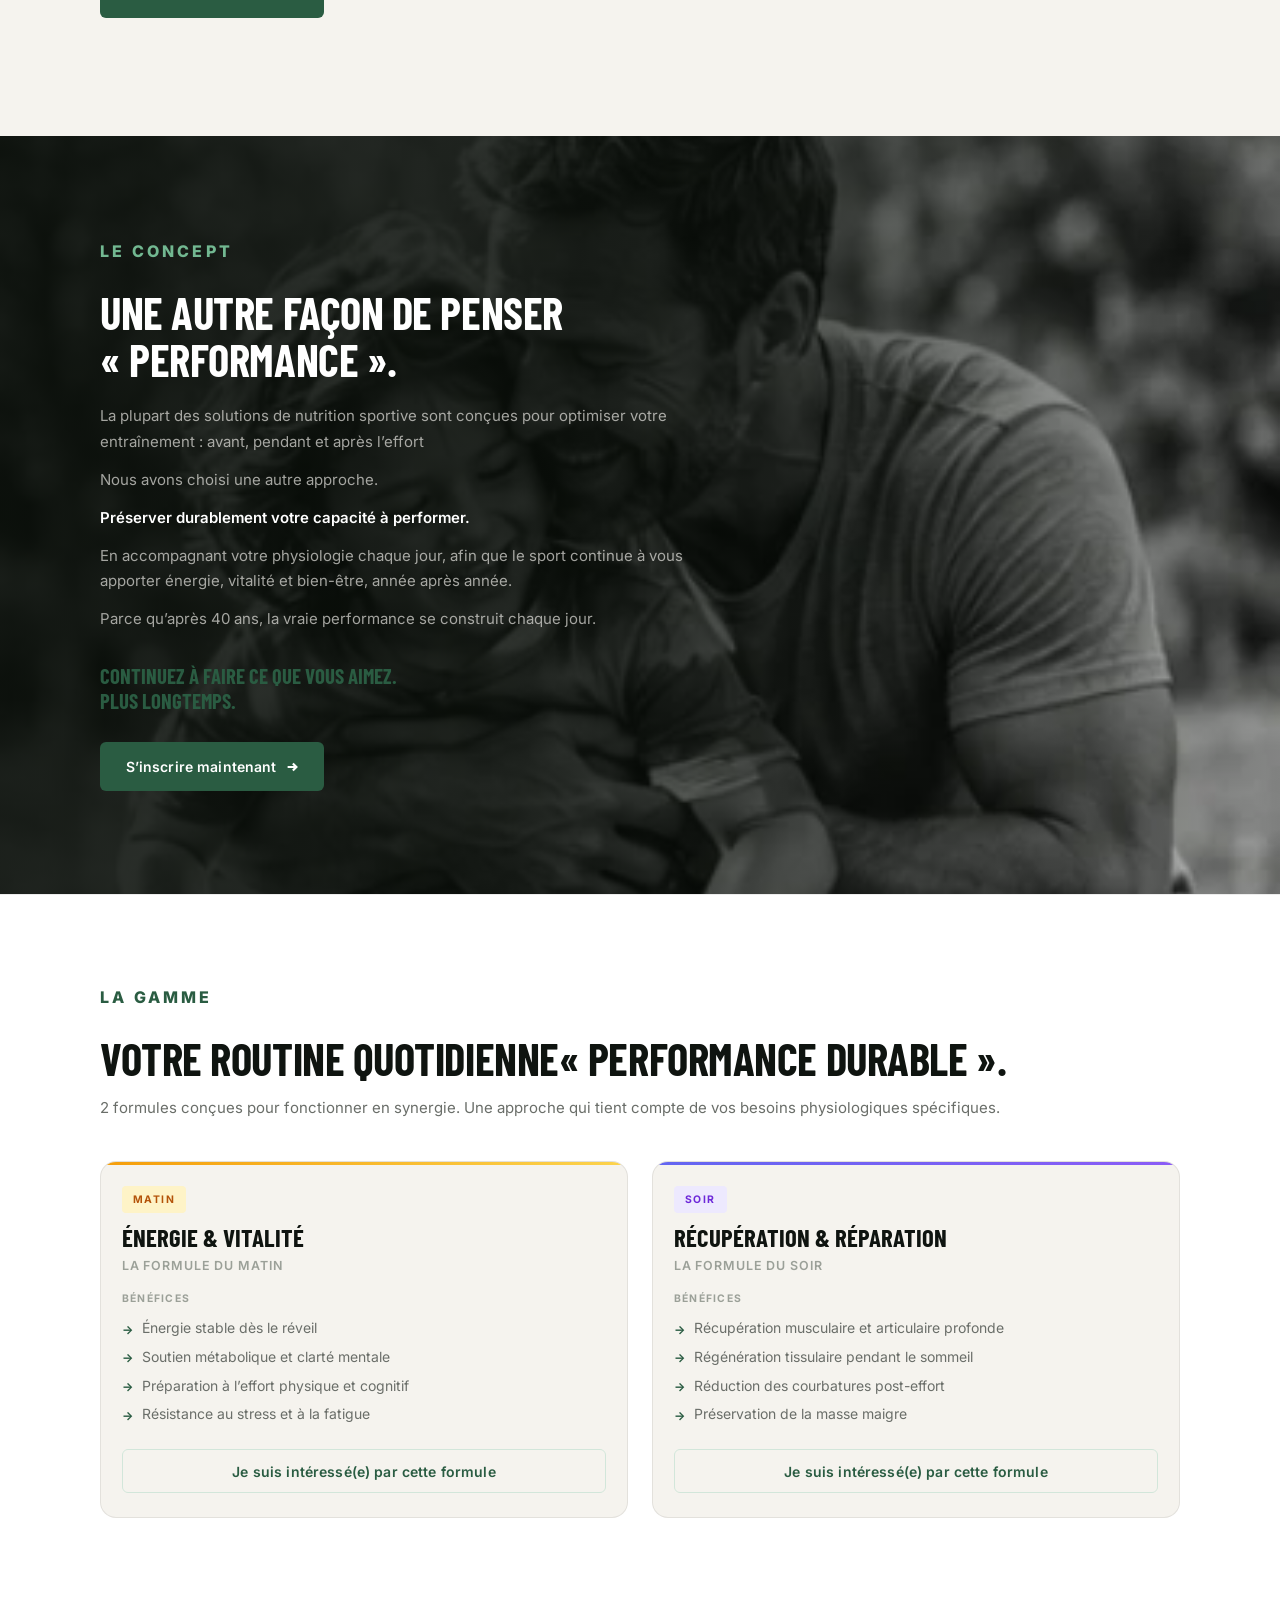
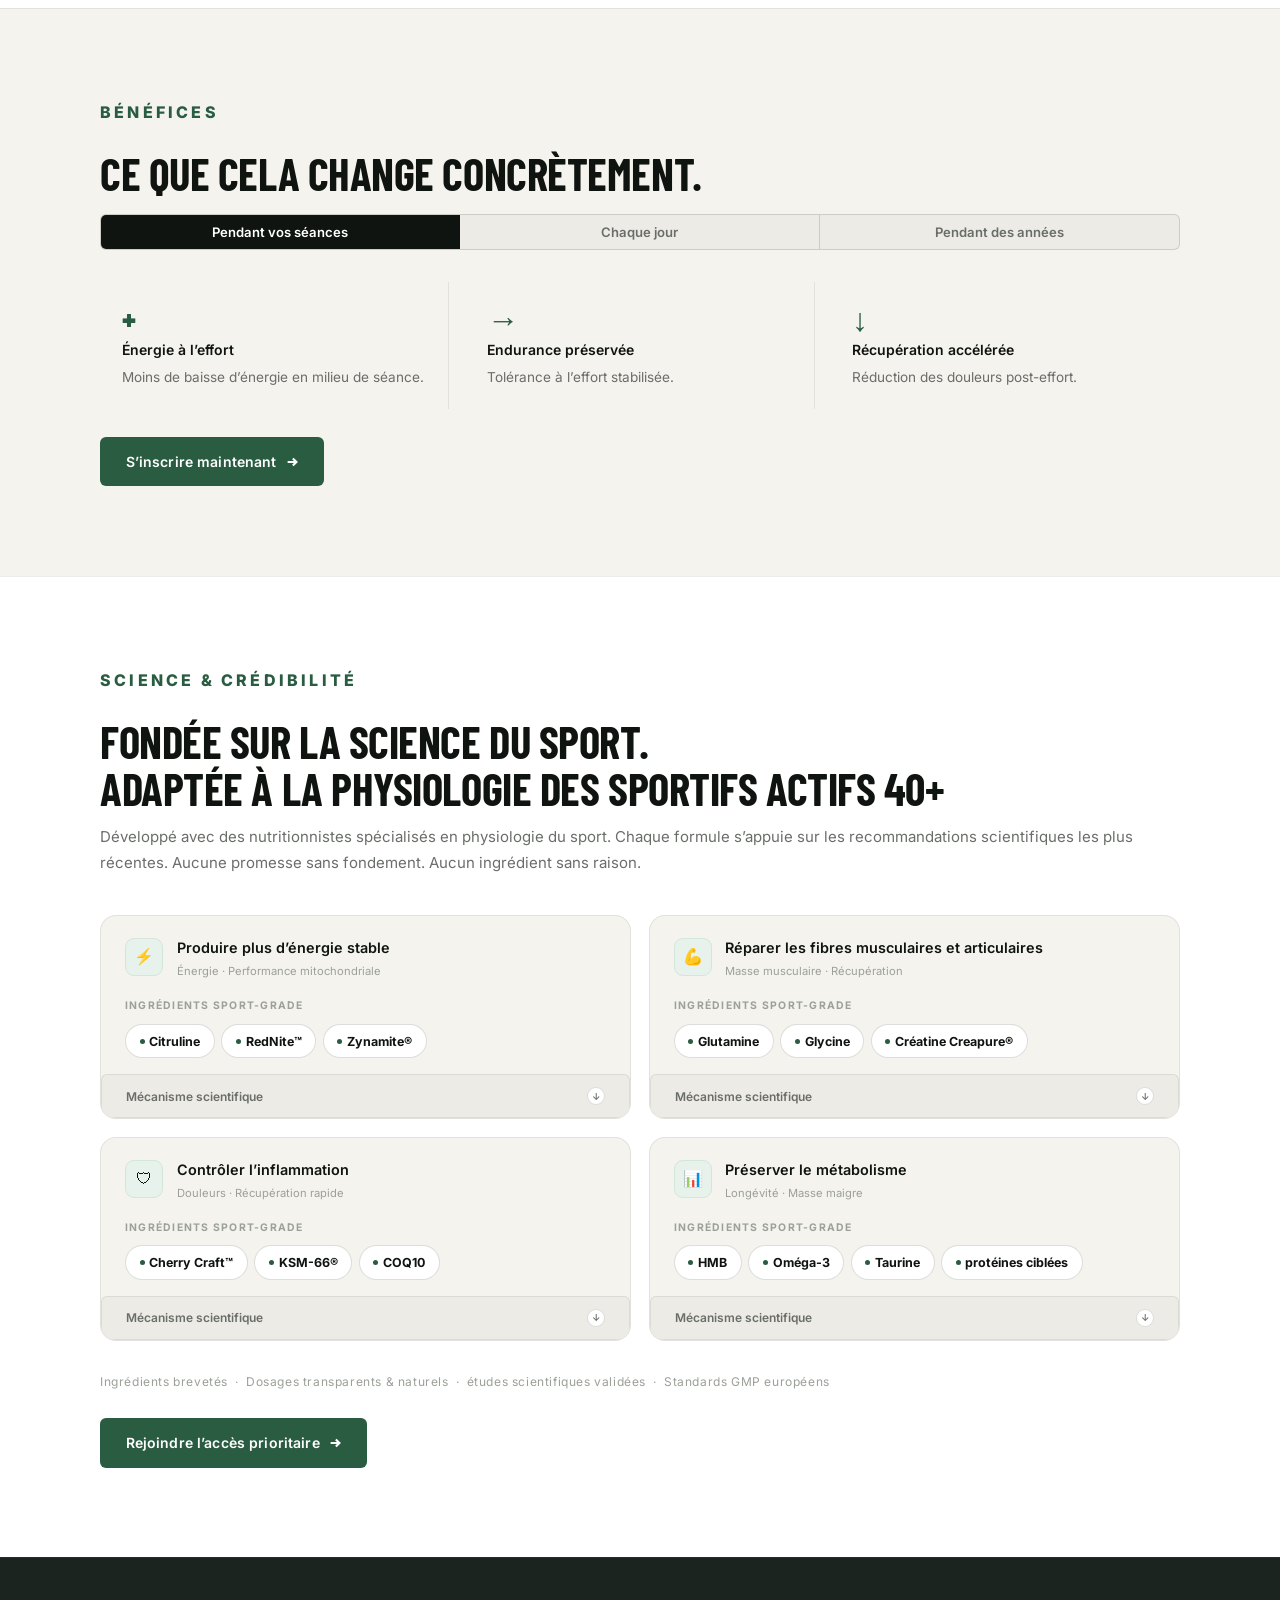
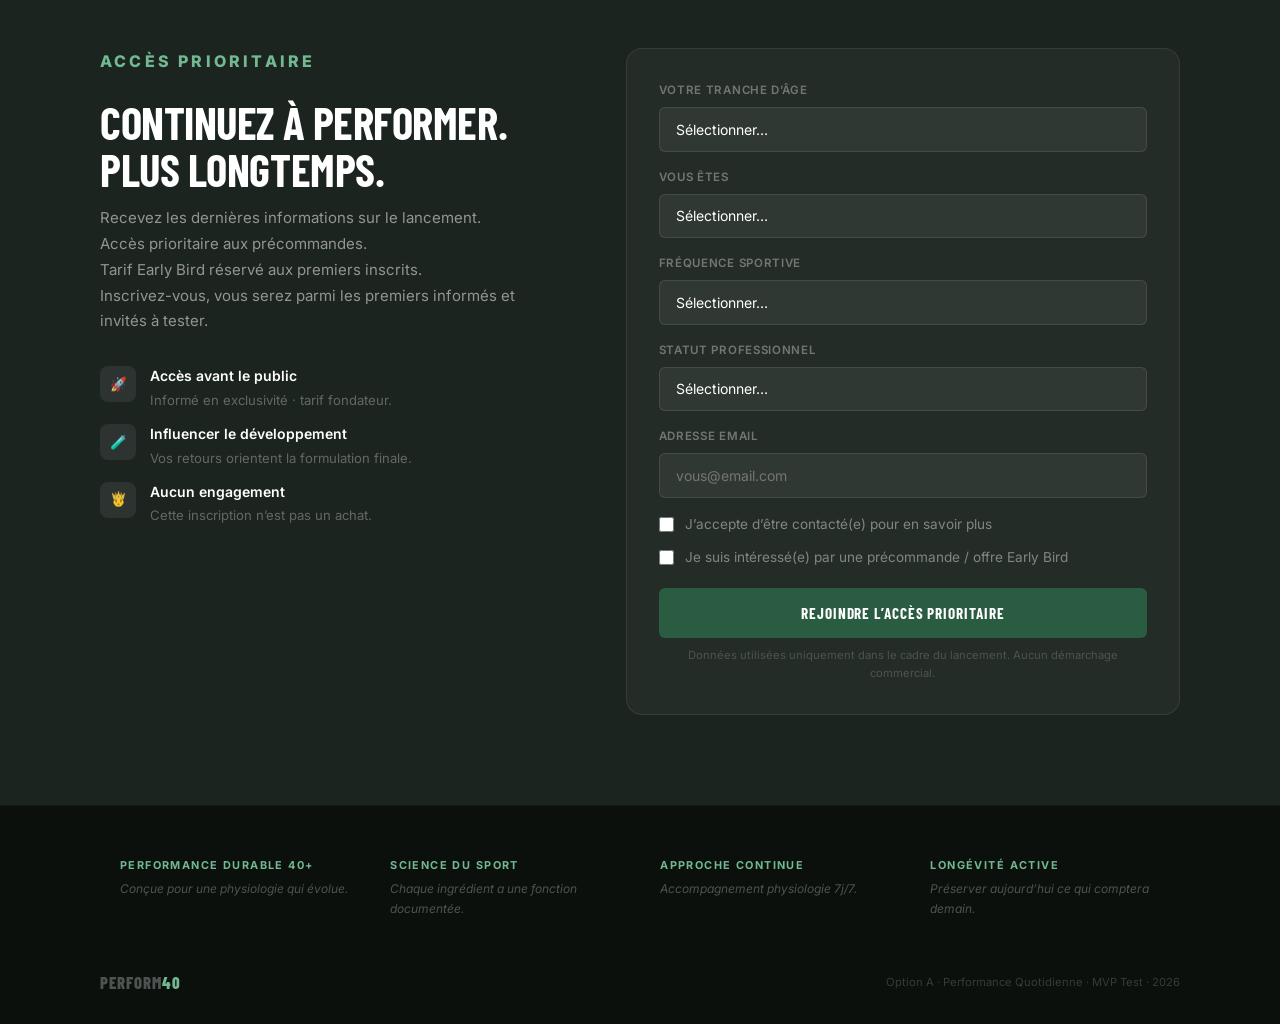
==== commit 8b22c80c: "v21 — Option A : implémentation FR/EN complète depuis mapping approuvé 173 paires FR/EN : header, he" ====
--- a/option-a/index.html
+++ b/option-a/index.html
@@ -153,7 +153,7 @@
    (utilisé par Option A ; classes inertes si absentes du HTML d'une page)
 ══════════════════════════════════════ */
 .hero-territory{
-  /* Typographie strictement identique à .eyebrow (<span data-fr="Le diagnostic" data-en="The diagnosis">Le diagnostic</span>, etc.) :
+  /* Typographie strictement identique à .eyebrow (<span data-fr="Le diagnostic" data-en="The diagnosis"><span data-fr="Le diagnostic" data-en="Priority access">Le diagnostic</span></span>, etc.) :
      family, taille, letter-spacing, casse et couleur hérités tels quels.
      Seule différence volontaire : plus gras, pour plus de présence. */
   display:flex;align-items:center;
@@ -858,16 +858,12 @@
   .acces-intro-block{margin-bottom:2rem}
 }
 
-/* ── Language switcher ── */
-.lang-switch{display:flex;align-items:center;gap:.3rem;margin-left:.6rem}
-.lang-btn{
-  background:none;border:none;padding:.2rem .35rem;
-  font-family:var(--body);font-size:.7rem;font-weight:600;letter-spacing:.06em;
-  cursor:pointer;color:var(--muted);border-radius:4px;transition:color .15s,background .15s;
-}
-.lang-btn.lang-active{color:var(--ink);background:rgba(0,0,0,.06)}
-.lang-sep{font-size:.65rem;color:var(--border);user-select:none}
-@media(max-width:640px){.lang-btn{font-size:.65rem;padding:.15rem .28rem}}
+/* ── FR/EN language switcher ── */
+.lang-sw{display:flex;align-items:center;gap:0;margin-left:.5rem}
+.lang-sw button{background:none;border:none;padding:.25rem .42rem;font-family:var(--body);font-size:.68rem;font-weight:700;letter-spacing:.04em;cursor:pointer;color:rgba(10,21,14,.35);border-radius:3px;transition:color .12s,background .12s}
+.lang-sw button.on{color:var(--ink);background:rgba(10,21,14,.08)}
+.lang-sw .sep{font-size:.58rem;color:rgba(10,21,14,.18);user-select:none;pointer-events:none;padding:0 .05rem}
+@media(max-width:640px){.lang-sw button{font-size:.62rem;padding:.2rem .32rem}}
 </style>
 </head>
 <body>
@@ -877,10 +873,10 @@
   <div class="wrap nav-in">
     <a class="logo" href="#hero">Perform<em>40</em></a>
     <a class="cta cta-nav" href="#acces" data-cta-location="nav"><span data-fr="Acc&egrave;s prioritaire" data-en="Priority access">Acc&egrave;s prioritaire</span></a>
-  <div class="lang-switch" role="group" aria-label="Language">
-    <button class="lang-btn lang-active" data-lang="fr" aria-pressed="true">FR</button>
-    <span class="lang-sep">|</span>
-    <button class="lang-btn" data-lang="en" aria-pressed="false">EN</button>
+  <div class="lang-sw" role="group" aria-label="Language">
+    <button class="on" data-lang="fr" aria-pressed="true">FR</button>
+    <span class="sep" aria-hidden="true">|</span>
+    <button data-lang="en" aria-pressed="false">EN</button>
   </div>
   </div>
 </nav>
@@ -890,28 +886,25 @@
   <div class="hero-bg" style="background-image:url([data-uri])"></div>
   <div class="wrap">
     <div class="hero-inner">
-      <span class="eyebrow hero-territory" data-fr="Nourrir l&rsquo;effort. Soutenir l&rsquo;adaptation. R&eacute;p&eacute;ter la performance." data-en="Fuel the effort. Support adaptation. Repeat the performance.">Nourrir l&rsquo;effort. Soutenir l&rsquo;adaptation. R&eacute;p&eacute;ter la performance.</span>
+      <span class="eyebrow hero-territory"><span data-fr="Nourrir l&rsquo;effort. Soutenir l&rsquo;adaptation. R&eacute;p&eacute;ter la performance." data-en="Fuel the effort. Support adaptation. Repeat performance.">Nourrir l&rsquo;effort. Soutenir l&rsquo;adaptation. R&eacute;p&eacute;ter la performance.</span></span>
       <h1 data-fr="Renforcer son m&eacute;tabolisme pour une &eacute;nergie durable et un corps plus r&eacute;sistant." data-en="Strengthen your metabolism for lasting energy and a more resilient body.">
         Renforcer son m&eacute;tabolisme pour une &eacute;nergie durable et un corps plus r&eacute;sistant.
       </h1>
       <p class="hero-sub">
-          <span data-i18n="a-hero-p1-fr">Apr&egrave;s 40 ans, votre corps ne r&eacute;pond plus &agrave; l&rsquo;effort comme avant. Votre physiologie &eacute;volue.</span>
-          <span data-i18n="a-hero-p1-en" style="display:none">After 40, your body no longer responds to effort the way it used to. Your physiology is changing.</span>
+          <span data-fr="Apr&egrave;s 40 ans, votre corps ne r&eacute;pond plus &agrave; l&rsquo;effort comme avant. Votre physiologie &eacute;volue." data-en="After 40, your body no longer responds to exercise the way it used to. Your physiology is changing.">Apr&egrave;s 40 ans, votre corps ne r&eacute;pond plus &agrave; l&rsquo;effort comme avant. Votre physiologie &eacute;volue.</span>
         </p>
         <p class="hero-sub" style="margin-top:.7rem">
-          <span data-i18n="a-hero-p2-fr">Booster votre m&eacute;tabolisme pour une &eacute;nergie durable et un corps renforc&eacute;.</span>
-          <span data-i18n="a-hero-p2-en" style="display:none">Boost your metabolism for lasting energy and a stronger body.</span>
+          <span data-fr="Booster votre m&eacute;tabolisme pour une &eacute;nergie durable et un corps renforc&eacute;." data-en="Boost your metabolism for lasting energy and a stronger body.">Booster votre m&eacute;tabolisme pour une &eacute;nergie durable et un corps renforc&eacute;.</span>
         </p>
         <p class="hero-sub" style="margin-top:.7rem">
-          <span data-i18n="a-hero-p3-fr">La premi&egrave;re nutrition sportive quotidienne qui renforce et adapte votre m&eacute;tabolisme pour soutenir une activit&eacute; sportive et une performance durable chez les femmes et les hommes actifs apr&egrave;s 40 ans.</span>
-          <span data-i18n="a-hero-p3-en" style="display:none">The first daily sports nutrition designed to strengthen and adapt your metabolism to support active sport and lasting performance in active women and men after 40.</span>
+          <span data-fr="La premi&egrave;re nutrition sportive quotidienne qui renforce et adapte votre m&eacute;tabolisme pour soutenir une activit&eacute; sportive et une performance durable chez les femmes et les hommes actifs apr&egrave;s 40 ans." data-en="The first daily sports nutrition solution designed to strengthen and support your metabolism for lasting activity and performance in active women and men over 40.">La premi&egrave;re nutrition sportive quotidienne qui renforce et adapte votre m&eacute;tabolisme pour soutenir une activit&eacute; sportive et une performance durable chez les femmes et les hommes actifs apr&egrave;s 40 ans.</span>
         </p>
       <div class="hero-cta-row">
         <a class="cta cta-hero" href="#acces" data-cta-location="hero">
-          <span data-fr="S&rsquo;inscrire en acc&egrave;s prioritaire" data-en="Sign up for priority access">S&rsquo;inscrire en acc&egrave;s prioritaire</span>
+          <span data-fr="S&rsquo;inscrire en acc&egrave;s prioritaire" data-en="Get priority access">S&rsquo;inscrire en acc&egrave;s prioritaire</span>
           <svg viewBox="0 0 16 16" fill="none" stroke="currentColor" stroke-width="2.5"><path d="M3 8h10M9 4l4 4-4 4"/></svg>
         </a>
-        <span class="hero-trust">Aucun engagement &middot; Aucun spam &middot; R&eacute;serv&eacute; aux premiers</span>
+        <span class="hero-trust"><span data-fr="Aucun engagement &middot; Aucun spam &middot; R&eacute;serv&eacute; aux premiers" data-en="No commitment &middot; No spam &middot; Limited early access">Aucun engagement &middot; Aucun spam &middot; R&eacute;serv&eacute; aux premiers</span></span></span>
       </div>
     </div>
   </div>
@@ -922,55 +915,55 @@
   <div class="wrap">
     <span class="eyebrow">Le diagnostic</span>
     <div class="pb-header">
-      <h2><span data-fr="Votre entra&icirc;nement n&rsquo;a pas chang&eacute;.<br>Votre corps, si." data-en="Your training hasn't changed. Your body has.">Votre entra&icirc;nement n&rsquo;a pas chang&eacute;.<br>Votre corps, si.</span></h2>
-      <p style="margin-top:.9rem"><span data-fr="Vous continuez &agrave; vous entra&icirc;ner parce que le sport vous aide &agrave; rester en forme, mieux dormir et donner le meilleur de vous-m&ecirc;me au quotidien." data-en="You keep training because sport helps you stay in shape, sleep better and give your best every day.">Vous continuez &agrave; vous entra&icirc;ner parce que le sport vous aide &agrave; rester en forme, mieux dormir et donner le meilleur de vous-m&ecirc;me au quotidien.</span></p>
-      <p style="margin-top:.65rem"><span data-fr="Mais apr&egrave;s 40 ans, les r&egrave;gles changent&nbsp;: <strong>les m&ecirc;mes efforts ne produisent plus toujours les m&ecirc;mes b&eacute;n&eacute;fices.</strong>" data-en="But after 40, the rules change: <strong>the same efforts don't always produce the same results.</strong>">Mais apr&egrave;s 40 ans, les r&egrave;gles changent&nbsp;: <strong>les m&ecirc;mes efforts ne produisent plus toujours les m&ecirc;mes b&eacute;n&eacute;fices.</strong></span></p>
-      <p style="margin-top:.65rem"><span data-fr="Certains changements concernent tous les sportifs. Les &eacute;volutions hormonales cr&eacute;ent aussi des enjeux sp&eacute;cifiques chez les femmes et les hommes." data-en="Some changes affect all athletes. Hormonal shifts also create specific challenges for women and men.">Certains changements concernent tous les sportifs. Les &eacute;volutions hormonales cr&eacute;ent aussi des enjeux sp&eacute;cifiques chez les femmes et les hommes.</span></p>
+      <h2><span data-fr="Votre entra&icirc;nement n&rsquo;a pas chang&eacute;.<br>Votre corps, si." data-en="Your training hasn\'t changed.<br>Your body has.">Votre entra&icirc;nement n&rsquo;a pas chang&eacute;.<br>Votre corps, si.</span></h2>
+      <p style="margin-top:.9rem"><span data-fr="Vous continuez &agrave; vous entra&icirc;ner parce que le sport vous aide &agrave; rester en forme, mieux dormir et donner le meilleur de vous-m&ecirc;me au quotidien." data-en="You keep training because sport helps you stay fit, sleep better and perform at your best every day.">Vous continuez &agrave; vous entra&icirc;ner parce que le sport vous aide &agrave; rester en forme, mieux dormir et donner le meilleur de vous-m&ecirc;me au quotidien.</span></p>
+      <p style="margin-top:.65rem"><span data-fr="Mais apr&egrave;s 40 ans, les r&egrave;gles changent&nbsp;: &lt;strong&gt;les m&ecirc;mes efforts ne produisent plus toujours les m&ecirc;mes b&eacute;n&eacute;fices.&lt;/strong&gt;" data-en="But after 40, the rules change: &lt;strong&gt;the same effort doesn't always deliver the same benefits.&lt;/strong&gt;">Mais apr&egrave;s 40 ans, les r&egrave;gles changent&nbsp;: <strong>les m&ecirc;mes efforts ne produisent plus toujours les m&ecirc;mes b&eacute;n&eacute;fices.</strong></span></p>
+      <p style="margin-top:.65rem"><span data-fr="Certains changements concernent tous les sportifs. Les &eacute;volutions hormonales cr&eacute;ent aussi des enjeux sp&eacute;cifiques chez les femmes et les hommes." data-en="Some changes affect all athletes. Hormonal changes also create specific challenges for women and men.">Certains changements concernent tous les sportifs. Les &eacute;volutions hormonales cr&eacute;ent aussi des enjeux sp&eacute;cifiques chez les femmes et les hommes.</span></p>
     </div>
     <div class="pb-difftabs" role="tablist" aria-label="Choisir une cat&eacute;gorie">
       <button class="pb-difftab on" role="tab" aria-selected="true" data-target="pb-commun">Commun 40+</button>
-      <button class="pb-difftab" role="tab" aria-selected="false" data-target="pb-femmes">&#9792; Femmes</button>
-      <button class="pb-difftab" role="tab" aria-selected="false" data-target="pb-hommes">&#9794; Hommes</button>
+      <button class="pb-difftab" role="tab" aria-selected="false" data-target="pb-femmes"><span data-fr="&#9792; Femmes" data-en="&#9792; Women">&#9792; Femmes</span></button>
+      <button class="pb-difftab" role="tab" aria-selected="false" data-target="pb-hommes"><span data-fr="&#9794; Hommes" data-en="&#9794; Men">&#9794; Hommes</span></button>
     </div>
     <div class="pb-stats">
       <div class="pb-stat pb-diag-card pb-active" id="pb-commun" tabindex="0" aria-expanded="false">
-        <span class="pb-stat-label">Commun &agrave; tous 40+</span>
+        <span class="pb-stat-label"><span data-fr="Commun &agrave; tous 40+" data-en="Common to everyone 40+">Commun &agrave; tous 40+</span></span>
         <div class="pb-stat-rows">
-          <div class="pb-stat-row"><span class="pb-arrow">&darr;</span><div><strong>Capacit&eacute; a&eacute;robie</strong><span class="pb-stat-value">VO&#8322; max (&minus;1%&thinsp;/&thinsp;an)</span></div></div>
-          <div class="pb-stat-row"><span class="pb-arrow">&darr;</span><div><strong>Masse musculaire</strong><span class="pb-stat-value">(&minus;2%&thinsp;/&thinsp;an)</span></div></div>
-          <div class="pb-stat-row"><span class="pb-arrow">&uarr;</span><div><strong>Besoin de r&eacute;cup&eacute;ration</strong><span class="pb-stat-value">(&gt;48&ndash;72h)</span></div></div>
+          <div class="pb-stat-row"><span class="pb-arrow">&darr;</span><div><strong><span data-fr="Capacit&eacute; a&eacute;robie" data-en="Aerobic capacity">Capacit&eacute; a&eacute;robie</span></strong><span class="pb-stat-value"><span data-fr="VO&#8322; max (&minus;1%&thinsp;/&thinsp;an)" data-en="VO&#8322; max (&minus;1%&thinsp;/&thinsp;year)">VO&#8322; max (&minus;1%&thinsp;/&thinsp;an)</span></span></div></div>
+          <div class="pb-stat-row"><span class="pb-arrow">&darr;</span><div><strong><span data-fr="Masse musculaire" data-en="Muscle mass">Masse musculaire</span></strong><span class="pb-stat-value"><span data-fr="(&minus;2%&thinsp;/&thinsp;an)" data-en="(&minus;2%&thinsp;/&thinsp;year)">(&minus;2%&thinsp;/&thinsp;an)</span></span></div></div>
+          <div class="pb-stat-row"><span class="pb-arrow">&uarr;</span><div><strong><span data-fr="Besoin de r&eacute;cup&eacute;ration" data-en="Recovery needs">Besoin de r&eacute;cup&eacute;ration</span></strong><span class="pb-stat-value">(&gt;48&ndash;72h)</span></div></div>
         </div>
-        <div class="pb-detail">Avec l&rsquo;&acirc;ge, capacit&eacute;s a&eacute;robie et musculaire diminuent progressivement et la r&eacute;cup&eacute;ration devient plus exigeante.</div>
+        <div class="pb-detail"><span data-fr="Avec l&rsquo;&acirc;ge, capacit&eacute;s a&eacute;robie et musculaire diminuent progressivement et la r&eacute;cup&eacute;ration devient plus exigeante." data-en="With age, aerobic capacity and muscle function gradually decline, while recovery becomes more demanding.">Avec l&rsquo;&acirc;ge, capacit&eacute;s a&eacute;robie et musculaire diminuent progressivement et la r&eacute;cup&eacute;ration devient plus exigeante.</span></div>
         <span class="pb-toggle"><span data-fr="En savoir plus &darr;" data-en="Learn more &darr;">En savoir plus &darr;</span></span>
       </div>
       <div class="pb-stat pb-diag-card" id="pb-femmes" tabindex="0" aria-expanded="false">
-        <span class="pb-stat-label">&#9792; Femmes <em class="pb-stat-plus">+ sp&eacute;cifique</em></span>
+        <span class="pb-stat-label"><span data-fr="&#9792; Femmes <em class="pb-stat-plus">+ sp&eacute;cifique</em>" data-en="&#9792; Women <em class="pb-stat-plus">+ specific</em>">&#9792; Femmes <em class="pb-stat-plus">+ sp&eacute;cifique</em></span></span>
         <div class="pb-stat-rows">
-          <div class="pb-stat-row"><span class="pb-arrow">&darr;</span><div><strong>Œstrog&egrave;nes</strong><span class="pb-stat-value">Fragilit&eacute; tendons &amp; tissus</span></div></div>
-          <div class="pb-stat-row"><span class="pb-arrow">&darr;</span><div><strong>Densit&eacute; osseuse</strong><span class="pb-stat-value">&uarr; Risque de fracture</span></div></div>
-          <div class="pb-stat-row"><span class="pb-arrow">&darr;</span><div><strong>Fer</strong><span class="pb-stat-value">&darr; Disponibilit&eacute; &eacute;nerg&eacute;tique</span></div></div>
+          <div class="pb-stat-row"><span class="pb-arrow">&darr;</span><div><strong>Œstrog&egrave;nes</strong><span class="pb-stat-value"><span data-fr="Fragilit&eacute; tendons &amp; tissus" data-en="Tendon &amp; tissue vulnerability">Fragilit&eacute; tendons &amp; tissus</span></span></div></div>
+          <div class="pb-stat-row"><span class="pb-arrow">&darr;</span><div><strong><span data-fr="Densit&eacute; osseuse" data-en="Bone density">Densit&eacute; osseuse</span></strong><span class="pb-stat-value"><span data-fr="&uarr; Risque de fracture" data-en="&uarr; Fracture risk">&uarr; Risque de fracture</span></span></div></div>
+          <div class="pb-stat-row"><span class="pb-arrow">&darr;</span><div><strong>Fer</strong><span class="pb-stat-value"><span data-fr="&darr; Disponibilit&eacute; &eacute;nerg&eacute;tique" data-en="&darr; Energy availability">&darr; Disponibilit&eacute; &eacute;nerg&eacute;tique</span></span></div></div>
         </div>
-        <div class="pb-detail">La transition hormonale, notamment autour de la m&eacute;nopause, renforce les enjeux li&eacute;s &agrave; la sant&eacute; osseuse, aux tissus musculo-tendineux et au statut en fer.</div>
+        <div class="pb-detail"><span data-fr="La transition hormonale, notamment autour de la m&eacute;nopause, renforce les enjeux li&eacute;s &agrave; la sant&eacute; osseuse, aux tissus musculo-tendineux et au statut en fer." data-en="Hormonal changes, particularly around menopause, increase challenges related to bone health, muscle and tendon tissue, and iron status.">La transition hormonale, notamment autour de la m&eacute;nopause, renforce les enjeux li&eacute;s &agrave; la sant&eacute; osseuse, aux tissus musculo-tendineux et au statut en fer.</span></div>
         <span class="pb-toggle">En savoir plus &darr;</span>
       </div>
       <div class="pb-stat pb-diag-card" id="pb-hommes" tabindex="0" aria-expanded="false">
-        <span class="pb-stat-label">&#9794; Hommes <em class="pb-stat-plus">+ sp&eacute;cifique</em></span>
+        <span class="pb-stat-label"><span data-fr="&#9794; Hommes <em class="pb-stat-plus">+ sp&eacute;cifique</em>" data-en="&#9794; Men <em class="pb-stat-plus">+ specific</em>">&#9794; Hommes <em class="pb-stat-plus">+ sp&eacute;cifique</em></span></span>
         <div class="pb-stat-rows">
-          <div class="pb-stat-row"><span class="pb-arrow">&darr;</span><div><strong>Testost&eacute;rone</strong><span class="pb-stat-value">&uarr; Graisse abdominale</span></div></div>
-          <div class="pb-stat-row"><span class="pb-arrow">&darr;</span><div><strong>Assimilation prot&eacute;ines</strong><span class="pb-stat-value">&darr; Masse &amp; force</span></div></div>
-          <div class="pb-stat-row"><span class="pb-arrow">&uarr;</span><div><strong>Risques ligamenteux</strong><span class="pb-stat-value">&nbsp;</span></div></div>
+          <div class="pb-stat-row"><span class="pb-arrow">&darr;</span><div><strong>Testost&eacute;rone</strong><span class="pb-stat-value"><span data-fr="&uarr; Graisse abdominale" data-en="&uarr; Abdominal fat">&uarr; Graisse abdominale</span></span></div></div>
+          <div class="pb-stat-row"><span class="pb-arrow">&darr;</span><div><strong><span data-fr="Assimilation prot&eacute;ines" data-en="Protein utilization">Assimilation prot&eacute;ines</span></strong><span class="pb-stat-value"><span data-fr="&darr; Masse &amp; force" data-en="&darr; Muscle mass &amp; strength">&darr; Masse &amp; force</span></span></div></div>
+          <div class="pb-stat-row"><span class="pb-arrow">&uarr;</span><div><strong><span data-fr="Risques ligamenteux" data-en="Ligament risks">Risques ligamenteux</span></strong><span class="pb-stat-value">&nbsp;</span></div></div>
         </div>
-        <div class="pb-detail">L&rsquo;&eacute;volution hormonale contribue progressivement aux changements de masse musculaire, de force et de composition corporelle.</div>
+        <div class="pb-detail"><span data-fr="L&rsquo;&eacute;volution hormonale contribue progressivement aux changements de masse musculaire, de force et de composition corporelle." data-en="Hormonal changes progressively contribute to changes in muscle mass, strength and body composition.">L&rsquo;&eacute;volution hormonale contribue progressivement aux changements de masse musculaire, de force et de composition corporelle.</span></div>
         <span class="pb-toggle">En savoir plus &darr;</span>
       </div>
     </div>
 
     <!-- Light, elegant diagnostic footer -->
     <div class="pb-footer">
-      <p class="pb-footer-statement"><strong>Ce n&rsquo;est pas une question de volont&eacute;. C&rsquo;est une question de physiologie.</strong></p>
-      <p class="pb-footer-sub">Pour continuer &agrave; performer durablement et profiter pleinement des b&eacute;n&eacute;fices du sport, vous devez adapter vos apports micronutritionnels et votre entra&icirc;nement.</p>
+      <p class="pb-footer-statement"><strong><span data-fr="Ce n&rsquo;est pas une question de volont&eacute;." data-en="It's not about willpower.">Ce n&rsquo;est pas une question de volont&eacute;.</span> <span data-fr="C&rsquo;est une question de physiologie." data-en="It's about physiology.">C&rsquo;est une question de physiologie.</span></strong></p>
+      <p class="pb-footer-sub"><span data-fr="Pour continuer &agrave; performer durablement et profiter pleinement des b&eacute;n&eacute;fices du sport, vous devez adapter vos apports micronutritionnels et votre entra&icirc;nement." data-en="To keep performing over time and fully benefit from sport, your nutritional intake and training need to adapt.">Pour continuer &agrave; performer durablement et profiter pleinement des b&eacute;n&eacute;fices du sport, vous devez adapter vos apports micronutritionnels et votre entra&icirc;nement.</span></p>
       <a class="cta" href="#acces" data-cta-location="problem">
-        <span data-fr="S&rsquo;inscrire maintenant" data-en="Sign up now">S&rsquo;inscrire maintenant</span>
+        <span data-fr="S&rsquo;inscrire maintenant" data-en="Sign up now"><span data-fr="S&rsquo;inscrire maintenant" data-en="Sign up now"><span data-fr="S&rsquo;inscrire maintenant" data-en="Sign up now">S&rsquo;inscrire maintenant</span></span></span>
         <svg viewBox="0 0 16 16" fill="none" stroke="currentColor" stroke-width="2.5"><path d="M3 8h10M9 4l4 4-4 4"/></svg>
       </a>
     </div>
@@ -985,13 +978,13 @@
       <span class="eyebrow" style="color:#72B891"><span data-fr="Le concept" data-en="The concept">Le concept</span></span>
       <h2>Une autre fa&ccedil;on de penser<br>&laquo;&thinsp;performance&thinsp;&raquo;.</h2>
       <div class="concept-body">
-        <p>La plupart des solutions de nutrition sportive sont con&ccedil;ues pour optimiser votre entra&icirc;nement&nbsp;: avant, pendant et apr&egrave;s l&rsquo;effort</p>
-        <p>Nous avons choisi une autre approche.</p>
-        <p><strong>Pr&eacute;server durablement votre capacit&eacute; &agrave; performer.</strong></p>
-        <p>En accompagnant votre physiologie chaque jour, afin que le sport continue &agrave; vous apporter &eacute;nergie, vitalit&eacute; et bien-&ecirc;tre, ann&eacute;e apr&egrave;s ann&eacute;e.</p>
-        <p>Parce qu&rsquo;apr&egrave;s 40 ans, la vraie performance se construit chaque jour.</p>
-      </div>
-      <div class="concept-tagline">Continuez &agrave; faire ce que vous aimez.<br>Plus longtemps.</div>
+        <p><span data-fr="La plupart des solutions de nutrition sportive sont con&ccedil;ues pour optimiser votre entra&icirc;nement&nbsp;: avant, pendant et apr&egrave;s l&rsquo;effort" data-en="Most sports nutrition solutions are designed to optimize your training: before, during and after exercise.">La plupart des solutions de nutrition sportive sont con&ccedil;ues pour optimiser votre entra&icirc;nement&nbsp;: avant, pendant et apr&egrave;s l&rsquo;effort</span></p>
+        <p><span data-fr="Nous avons choisi une autre approche." data-en="We chose a different approach.">Nous avons choisi une autre approche.</span></p>
+        <p><strong><span data-fr="Pr&eacute;server durablement votre capacit&eacute; &agrave; performer." data-en="Preserve your ability to perform over time.">Pr&eacute;server durablement votre capacit&eacute; &agrave; performer.</span></strong></p>
+        <p><span data-fr="En accompagnant votre physiologie chaque jour, afin que le sport continue &agrave; vous apporter &eacute;nergie, vitalit&eacute; et bien-&ecirc;tre, ann&eacute;e apr&egrave;s ann&eacute;e." data-en="By supporting your physiology every day, so sport continues to bring you energy, vitality and well-being, year after year.">En accompagnant votre physiologie chaque jour, afin que le sport continue &agrave; vous apporter &eacute;nergie, vitalit&eacute; et bien-&ecirc;tre, ann&eacute;e apr&egrave;s ann&eacute;e.</span></p>
+        <p><span data-fr="Parce qu&rsquo;apr&egrave;s 40 ans, la vraie performance se construit chaque jour." data-en="Because after 40, lasting performance is built every day.">Parce qu&rsquo;apr&egrave;s 40 ans, la vraie performance se construit chaque jour.</span></p>
+      </div>
+      <div class="concept-tagline"><span data-fr="Continuez &agrave; faire ce que vous aimez." data-en="Keep doing what you love.">Continuez &agrave; faire ce que vous aimez.</span><br><span data-fr="Plus longtemps." data-en="For longer.">Plus longtemps.</span></div>
       <a class="cta" href="#acces" data-cta-location="concept">
         S&rsquo;inscrire maintenant
         <svg viewBox="0 0 16 16" fill="none" stroke="currentColor" stroke-width="2.5"><path d="M3 8h10M9 4l4 4-4 4"/></svg>
@@ -1004,32 +997,32 @@
 <section id="gamme">
   <div class="wrap">
     <span class="eyebrow"><span data-fr="La gamme" data-en="The range">La gamme</span></span>
-    <h2>Votre routine quotidienne<br class="br-lg">&laquo;&thinsp;performance durable&thinsp;&raquo;.</h2>
-    <p class="gamme-intro"><span data-fr="2 formules con&ccedil;ues pour fonctionner en synergie. Une approche qui tient compte de vos besoins physiologiques sp&eacute;cifiques." data-en="2 formulas designed to work in synergy. An approach that accounts for your specific physiological needs.">2 formules con&ccedil;ues pour fonctionner en synergie. Une approche qui tient compte de vos besoins physiologiques sp&eacute;cifiques.</span></p>
+    <h2 data-fr="Votre routine quotidienne<br class=&quot;br-lg&quot;>&laquo;&thinsp;performance durable&thinsp;&raquo;." data-en="Your daily routine &laquo;&thinsp;lasting performance&thinsp;&raquo;.">Votre routine quotidienne<br class="br-lg">&laquo;&thinsp;performance durable&thinsp;&raquo;.</h2>
+    <p class="gamme-intro"><span data-fr="2 formules con&ccedil;ues pour fonctionner en synergie. Une approche qui tient compte de vos besoins physiologiques sp&eacute;cifiques." data-en="Two formulas designed to work in synergy. One approach tailored to your specific physiological needs.">2 formules con&ccedil;ues pour fonctionner en synergie. Une approche qui tient compte de vos besoins physiologiques sp&eacute;cifiques.</span></p>
     <div class="gamme-grid">
       <div class="gcard gcard-am">
-        <span class="gcard-timing t-am">Matin</span>
-        <div class="gcard-name">&Eacute;nergie &amp; Vitalit&eacute;</div>
-        <div class="gcard-sub">La formule du matin</div>
-        <span class="gcard-label"><span data-fr="B&eacute;n&eacute;fices" data-en="Benefits">B&eacute;n&eacute;fices</span></span>
+        <span class="gcard-timing t-am"><span data-fr="Matin" data-en="Morning">Matin</span></span>
+        <div class="gcard-name"><span data-fr="&Eacute;nergie &amp; Vitalit&eacute;" data-en="Energy &amp; Vitality">&Eacute;nergie &amp; Vitalit&eacute;</span></div>
+        <div class="gcard-sub"><span data-fr="La formule du matin" data-en="The morning formula">La formule du matin</span></div>
+        <span class="gcard-label"><span data-fr="B&eacute;n&eacute;fices" data-en="Benefits"><span data-fr="B&eacute;n&eacute;fices" data-en="Benefits"><span data-fr="B&eacute;n&eacute;fices" data-en="Benefits">B&eacute;n&eacute;fices</span></span></span></span>
         <ul class="gcard-benefits">
-          <li>&Eacute;nergie stable d&egrave;s le r&eacute;veil</li>
-          <li>Soutien m&eacute;tabolique et clart&eacute; mentale</li>
-          <li>Pr&eacute;paration &agrave; l&rsquo;effort physique et cognitif</li>
-          <li>R&eacute;sistance au stress et &agrave; la fatigue</li>
+          <li><span data-fr="&Eacute;nergie stable d&egrave;s le r&eacute;veil" data-en="Steady energy from the moment you wake up">&Eacute;nergie stable d&egrave;s le r&eacute;veil</span></li>
+          <li><span data-fr="Soutien m&eacute;tabolique et clart&eacute; mentale" data-en="Metabolic support and mental clarity">Soutien m&eacute;tabolique et clart&eacute; mentale</span></li>
+          <li><span data-fr="Pr&eacute;paration &agrave; l&rsquo;effort physique et cognitif" data-en="Preparation for physical and mental effort">Pr&eacute;paration &agrave; l&rsquo;effort physique et cognitif</span></li>
+          <li><span data-fr="R&eacute;sistance au stress et &agrave; la fatigue" data-en="Resilience to stress and fatigue">R&eacute;sistance au stress et &agrave; la fatigue</span></li>
         </ul>
-        <button class="cta cta-ghost cta-interest" data-track="prod_am" data-product-id="morning_formula">Je suis int&eacute;ress&eacute;(e) par cette formule</button>
+        <button class="cta cta-ghost cta-interest" data-track="prod_am" data-product-id="morning_formula"><span data-fr="Je suis int&eacute;ress&eacute;(e) par cette formule" data-en="I'm interested in this formula"><span data-fr="Je suis int&eacute;ress&eacute;(e) par cette formule" data-en="I'm interested in this formula">Je suis int&eacute;ress&eacute;(e) par cette formule</span></span></button>
       </div>
       <div class="gcard gcard-pm">
-        <span class="gcard-timing t-pm">Soir</span>
-        <div class="gcard-name">R&eacute;cup&eacute;ration &amp; R&eacute;paration</div>
-        <div class="gcard-sub">La formule du soir</div>
+        <span class="gcard-timing t-pm"><span data-fr="Soir" data-en="Evening">Soir</span></span>
+        <div class="gcard-name"><span data-fr="R&eacute;cup&eacute;ration &amp; R&eacute;paration" data-en="Recovery &amp; Repair">R&eacute;cup&eacute;ration &amp; R&eacute;paration</span></div>
+        <div class="gcard-sub"><span data-fr="La formule du soir" data-en="The evening formula">La formule du soir</span></div>
         <span class="gcard-label">B&eacute;n&eacute;fices</span>
         <ul class="gcard-benefits">
-          <li>R&eacute;cup&eacute;ration musculaire et articulaire profonde</li>
-          <li>R&eacute;g&eacute;n&eacute;ration tissulaire pendant le sommeil</li>
-          <li>R&eacute;duction des courbatures post-effort</li>
-          <li>Pr&eacute;servation de la masse maigre</li>
+          <li><span data-fr="R&eacute;cup&eacute;ration musculaire et articulaire profonde" data-en="Deep muscle and joint recovery">R&eacute;cup&eacute;ration musculaire et articulaire profonde</span></li>
+          <li><span data-fr="R&eacute;g&eacute;n&eacute;ration tissulaire pendant le sommeil" data-en="Tissue regeneration during sleep">R&eacute;g&eacute;n&eacute;ration tissulaire pendant le sommeil</span></li>
+          <li><span data-fr="R&eacute;duction des courbatures post-effort" data-en="Reduced post-exercise muscle soreness">R&eacute;duction des courbatures post-effort</span></li>
+          <li><span data-fr="Pr&eacute;servation de la masse maigre" data-en="Preservation of lean mass">Pr&eacute;servation de la masse maigre</span></li>
         </ul>
         <button class="cta cta-ghost cta-interest" data-track="prod_pm" data-product-id="evening_formula">Je suis int&eacute;ress&eacute;(e) par cette formule</button>
       </div>
@@ -1041,27 +1034,27 @@
 <section id="benefices">
   <div class="wrap">
     <span class="eyebrow">B&eacute;n&eacute;fices</span>
-    <h2>Ce que cela change concr&egrave;tement.</h2>
+    <h2><span data-fr="Ce que cela change concr&egrave;tement." data-en="What it changes in practice.">Ce que cela change concr&egrave;tement.</span></h2>
     <div class="btabs" role="tablist" aria-label="Filtrer les b&eacute;n&eacute;fices">
-      <button class="btab on" role="tab" aria-selected="true"  data-tab="bp-sport" id="tab-sport"><span class="btab-full">Pendant vos s&eacute;ances</span><span class="btab-short">&Agrave; l&rsquo;effort</span></button>
-      <button class="btab"    role="tab" aria-selected="false" data-tab="bp-vie"   id="tab-vie"><span class="btab-full">Chaque jour</span><span class="btab-short">Au quotidien</span></button>
-      <button class="btab"    role="tab" aria-selected="false" data-tab="bp-long"  id="tab-long"><span class="btab-full">Pendant des ann&eacute;es</span><span class="btab-short">Dans la dur&eacute;e</span></button>
+      <button class="btab on" role="tab" aria-selected="true"  data-tab="bp-sport" id="tab-sport"><span class="btab-full"><span data-fr="Pendant vos s&eacute;ances" data-en="During training">Pendant vos s&eacute;ances</span></span><span class="btab-short"><span data-fr="&Agrave; l&rsquo;effort" data-en="Training">&Agrave; l&rsquo;effort</span></span></button>
+      <button class="btab"    role="tab" aria-selected="false" data-tab="bp-vie"   id="tab-vie"><span class="btab-full"><span data-fr="Chaque jour" data-en="Every day">Chaque jour</span></span><span class="btab-short"><span data-fr="Au quotidien" data-en="Daily">Au quotidien</span></span></button>
+      <button class="btab"    role="tab" aria-selected="false" data-tab="bp-long"  id="tab-long"><span class="btab-full"><span data-fr="Pendant des ann&eacute;es" data-en="Over the years">Pendant des ann&eacute;es</span></span><span class="btab-short"><span data-fr="Dans la dur&eacute;e" data-en="Long term">Dans la dur&eacute;e</span></span></button>
     </div>
     <div>
       <div class="bpanel on" id="bp-sport" role="tabpanel" aria-labelledby="tab-sport">
-        <div class="bcard"><div class="bcard-sym">+</div><div class="bcard-content"><h3>&Eacute;nergie &agrave; l&rsquo;effort</h3><p>Moins de baisse d&rsquo;&eacute;nergie en milieu de s&eacute;ance.</p></div></div>
-        <div class="bcard"><div class="bcard-sym">&rarr;</div><div class="bcard-content"><h3>Endurance pr&eacute;serv&eacute;e</h3><p>Tol&eacute;rance &agrave; l&rsquo;effort stabilis&eacute;e.</p></div></div>
-        <div class="bcard"><div class="bcard-sym">&darr;</div><div class="bcard-content"><h3>R&eacute;cup&eacute;ration acc&eacute;l&eacute;r&eacute;e</h3><p>R&eacute;duction des douleurs post-effort.</p></div></div>
+        <div class="bcard"><div class="bcard-sym">+</div><div class="bcard-content"><h3><span data-fr="&Eacute;nergie &agrave; l&rsquo;effort" data-en="Training energy">&Eacute;nergie &agrave; l&rsquo;effort</span></h3><p><span data-fr="Moins de baisse d&rsquo;&eacute;nergie en milieu de s&eacute;ance." data-en="Fewer energy dips during training.">Moins de baisse d&rsquo;&eacute;nergie en milieu de s&eacute;ance.</span></p></div></div>
+        <div class="bcard"><div class="bcard-sym">&rarr;</div><div class="bcard-content"><h3><span data-fr="Endurance pr&eacute;serv&eacute;e" data-en="Sustained endurance">Endurance pr&eacute;serv&eacute;e</span></h3><p><span data-fr="Tol&eacute;rance &agrave; l&rsquo;effort stabilis&eacute;e." data-en="More consistent exercise tolerance.">Tol&eacute;rance &agrave; l&rsquo;effort stabilis&eacute;e.</span></p></div></div>
+        <div class="bcard"><div class="bcard-sym">&darr;</div><div class="bcard-content"><h3><span data-fr="R&eacute;cup&eacute;ration acc&eacute;l&eacute;r&eacute;e" data-en="Faster recovery">R&eacute;cup&eacute;ration acc&eacute;l&eacute;r&eacute;e</span></h3><p><span data-fr="R&eacute;duction des douleurs post-effort." data-en="Reduced post-exercise soreness.">R&eacute;duction des douleurs post-effort.</span></p></div></div>
       </div>
       <div class="bpanel" id="bp-vie" role="tabpanel" aria-labelledby="tab-vie">
-        <div class="bcard"><div class="bcard-sym">+</div><div class="bcard-content"><h3>Vitalit&eacute; quotidienne</h3><p>&Eacute;nergie stable tout au long de la journ&eacute;e.</p></div></div>
-        <div class="bcard"><div class="bcard-sym">&rarr;</div><div class="bcard-content"><h3>Clart&eacute; mentale</h3><p>La m&ecirc;me &eacute;nergie soutient aussi la concentration.</p></div></div>
-        <div class="bcard"><div class="bcard-sym">&darr;</div><div class="bcard-content"><h3>R&eacute;sistance &agrave; la fatigue</h3><p>La capacit&eacute; &agrave; tenir sur une semaine charg&eacute;e s&rsquo;am&eacute;liore.</p></div></div>
+        <div class="bcard"><div class="bcard-sym">+</div><div class="bcard-content"><h3><span data-fr="Vitalit&eacute; quotidienne" data-en="Daily vitality">Vitalit&eacute; quotidienne</span></h3><p><span data-fr="&Eacute;nergie stable tout au long de la journ&eacute;e." data-en="Steady energy throughout the day.">&Eacute;nergie stable tout au long de la journ&eacute;e.</span></p></div></div>
+        <div class="bcard"><div class="bcard-sym">&rarr;</div><div class="bcard-content"><h3><span data-fr="Clart&eacute; mentale" data-en="Mental clarity">Clart&eacute; mentale</span></h3><p><span data-fr="La m&ecirc;me &eacute;nergie soutient aussi la concentration." data-en="Sustained energy also supports concentration.">La m&ecirc;me &eacute;nergie soutient aussi la concentration.</span></p></div></div>
+        <div class="bcard"><div class="bcard-sym">&darr;</div><div class="bcard-content"><h3><span data-fr="R&eacute;sistance &agrave; la fatigue" data-en="Fatigue resistance">R&eacute;sistance &agrave; la fatigue</span></h3><p><span data-fr="La capacit&eacute; &agrave; tenir sur une semaine charg&eacute;e s&rsquo;am&eacute;liore." data-en="Better ability to sustain energy through a demanding week.">La capacit&eacute; &agrave; tenir sur une semaine charg&eacute;e s&rsquo;am&eacute;liore.</span></p></div></div>
       </div>
       <div class="bpanel" id="bp-long" role="tabpanel" aria-labelledby="tab-long">
-        <div class="bcard"><div class="bcard-sym">&#10003;</div><div class="bcard-content"><h3>Masse musculaire pr&eacute;serv&eacute;e</h3><p>Chaque kg conserv&eacute; repr&eacute;sente des ann&eacute;es de mobilit&eacute;</p></div></div>
-        <div class="bcard"><div class="bcard-sym">&rarr;</div><div class="bcard-content"><h3>M&eacute;tabolisme soutenu</h3><p>Maintenir l&rsquo;efficacit&eacute; &eacute;nerg&eacute;tique dans la dur&eacute;e.</p></div></div>
-        <div class="bcard"><div class="bcard-sym">&infin;</div><div class="bcard-content"><h3>Long&eacute;vit&eacute; active</h3><p>Une approche qui d&eacute;passe la performance sportive pour soutenir la sant&eacute; &agrave; long terme.</p></div></div>
+        <div class="bcard"><div class="bcard-sym">&#10003;</div><div class="bcard-content"><h3><span data-fr="Masse musculaire pr&eacute;serv&eacute;e" data-en="Preserved muscle mass">Masse musculaire pr&eacute;serv&eacute;e</span></h3><p><span data-fr="Chaque kg conserv&eacute; repr&eacute;sente des ann&eacute;es de mobilit&eacute;" data-en="Every kilogram of muscle preserved supports long-term mobility">Chaque kg conserv&eacute; repr&eacute;sente des ann&eacute;es de mobilit&eacute;</span></p></div></div>
+        <div class="bcard"><div class="bcard-sym">&rarr;</div><div class="bcard-content"><h3><span data-fr="M&eacute;tabolisme soutenu" data-en="Metabolic support">M&eacute;tabolisme soutenu</span></h3><p><span data-fr="Maintenir l&rsquo;efficacit&eacute; &eacute;nerg&eacute;tique dans la dur&eacute;e." data-en="Maintain metabolic efficiency over time.">Maintenir l&rsquo;efficacit&eacute; &eacute;nerg&eacute;tique dans la dur&eacute;e.</span></p></div></div>
+        <div class="bcard"><div class="bcard-sym">&infin;</div><div class="bcard-content"><h3><span data-fr="Long&eacute;vit&eacute; active" data-en="Active longevity">Long&eacute;vit&eacute; active</span></h3><p><span data-fr="Une approche qui d&eacute;passe la performance sportive pour soutenir la sant&eacute; &agrave; long terme." data-en="An approach that goes beyond sports performance to support long-term health.">Une approche qui d&eacute;passe la performance sportive pour soutenir la sant&eacute; &agrave; long terme.</span></p></div></div>
       </div>
     </div>
     <!-- CTA after benefits -->
@@ -1079,39 +1072,39 @@
 <section id="science">
   <div class="wrap">
     <div class="sci-head">
-      <span class="eyebrow">Science &amp; Crédibilité</span>
-      <h2>Fond&eacute;e sur la science du sport.<br>Adapt&eacute;e &agrave; la physiologie des sportifs actifs 40+</h2>
-      <p>D&eacute;velopp&eacute; avec des nutritionnistes sp&eacute;cialis&eacute;s en physiologie du sport. Chaque formule s&rsquo;appuie sur les recommandations scientifiques les plus r&eacute;centes. Aucune promesse sans fondement. Aucun ingr&eacute;dient sans raison.</p>
+      <span class="eyebrow"><span data-fr="Science &amp; Crédibilité" data-en="Science &amp; Credibility">Science &amp; Crédibilité</span></span>
+      <h2><span data-fr="Fond&eacute;e sur la science du sport.<br>Adapt&eacute;e &agrave; la physiologie des sportifs actifs 40+" data-en="Grounded in sports science.<br>Adapted to the physiology of active people over 40">Fond&eacute;e sur la science du sport.<br>Adapt&eacute;e &agrave; la physiologie des sportifs actifs 40+</span></h2>
+      <p><span data-fr="D&eacute;velopp&eacute; avec des nutritionnistes sp&eacute;cialis&eacute;s en physiologie du sport. Chaque formule s&rsquo;appuie sur les recommandations scientifiques les plus r&eacute;centes. Aucune promesse sans fondement. Aucun ingr&eacute;dient sans raison." data-en="Developed with nutritionists specialized in sports physiology. Each formula is based on the latest scientific recommendations. No unsupported claims. No ingredient without a reason.">D&eacute;velopp&eacute; avec des nutritionnistes sp&eacute;cialis&eacute;s en physiologie du sport. Chaque formule s&rsquo;appuie sur les recommandations scientifiques les plus r&eacute;centes. Aucune promesse sans fondement. Aucun ingr&eacute;dient sans raison.</span></p>
     </div>
     <div class="sci-grid">
       <div class="sci-card" tabindex="0">
-        <div class="sci-card-head"><div class="sci-card-icon">&#9889;</div><div class="sci-card-label"><h3>Produire plus d&rsquo;&eacute;nergie stable</h3><p class="sci-tag">&Eacute;nergie &middot; Performance mitochondriale</p></div></div>
-        <div class="sci-ingr-section"><span class="sci-ingr-label">Ingr&eacute;dients sport-grade</span><div class="sci-ingr-list"><span class="sci-ingr-pill">Citruline</span><span class="sci-ingr-pill">RedNite&#8482;</span><span class="sci-ingr-pill">Zynamite&#174;</span></div></div>
-        <button class="sci-expand-btn" aria-expanded="false">M&eacute;canisme scientifique <span class="sci-expand-icon">&darr;</span></button>
-        <div class="sci-detail">&rarr; meilleure efficacit&eacute; mitochondriale, r&eacute;sistance &agrave; la fatigue</div>
+        <div class="sci-card-head"><div class="sci-card-icon">&#9889;</div><div class="sci-card-label"><h3><span data-fr="Produire plus d&rsquo;&eacute;nergie stable" data-en="Produce more stable energy">Produire plus d&rsquo;&eacute;nergie stable</span></h3><p class="sci-tag"><span data-fr="&Eacute;nergie &middot; Performance mitochondriale" data-en="Energy &middot; Mitochondrial performance">&Eacute;nergie &middot; Performance mitochondriale</span></p></div></div>
+        <div class="sci-ingr-section"><span class="sci-ingr-label"><span data-fr="Ingr&eacute;dients sport-grade" data-en="Sport-grade ingredients">Ingr&eacute;dients sport-grade</span></span><div class="sci-ingr-list"><span class="sci-ingr-pill"><span data-fr="Citruline" data-en="Citrulline">Citruline</span></span><span class="sci-ingr-pill">RedNite&#8482;</span><span class="sci-ingr-pill">Zynamite&#174;</span></div></div>
+        <button class="sci-expand-btn" aria-expanded="false"><span data-fr="M&eacute;canisme scientifique &darr;" data-en="Scientific mechanism &darr;">M&eacute;canisme scientifique</span> <span class="sci-expand-icon">&darr;</span></button>
+        <div class="sci-detail"><span data-fr="&rarr; meilleure efficacit&eacute; mitochondriale, r&eacute;sistance &agrave; la fatigue" data-en="&rarr; improved mitochondrial efficiency, resistance to fatigue">&rarr; meilleure efficacit&eacute; mitochondriale, r&eacute;sistance &agrave; la fatigue</span></div>
       </div>
       <div class="sci-card" tabindex="0">
-        <div class="sci-card-head"><div class="sci-card-icon">&#128170;</div><div class="sci-card-label"><h3>R&eacute;parer les fibres musculaires et articulaires</h3><p class="sci-tag">Masse musculaire &middot; R&eacute;cup&eacute;ration</p></div></div>
-        <div class="sci-ingr-section"><span class="sci-ingr-label">Ingr&eacute;dients sport-grade</span><div class="sci-ingr-list"><span class="sci-ingr-pill">Glutamine</span><span class="sci-ingr-pill">Glycine</span><span class="sci-ingr-pill">Cr&eacute;atine Creapure&#174;</span></div></div>
-        <button class="sci-expand-btn" aria-expanded="false">M&eacute;canisme scientifique <span class="sci-expand-icon">&darr;</span></button>
-        <div class="sci-detail">&rarr; Synth&egrave;se musculaire &middot; R&eacute;cup&eacute;ration tissus &amp; articulations</div>
+        <div class="sci-card-head"><div class="sci-card-icon">&#128170;</div><div class="sci-card-label"><h3><span data-fr="R&eacute;parer les fibres musculaires et articulaires" data-en="Support muscle and joint tissue repair">R&eacute;parer les fibres musculaires et articulaires</span></h3><p class="sci-tag"><span data-fr="Masse musculaire &middot; R&eacute;cup&eacute;ration" data-en="Muscle mass &middot; Recovery">Masse musculaire &middot; R&eacute;cup&eacute;ration</span></p></div></div>
+        <div class="sci-ingr-section"><span class="sci-ingr-label"><span data-fr="Ingr&eacute;dients sport-grade" data-en="Sport-grade ingredients">Ingr&eacute;dients sport-grade</span></span><div class="sci-ingr-list"><span class="sci-ingr-pill">Glutamine</span><span class="sci-ingr-pill">Glycine</span><span class="sci-ingr-pill">Cr&eacute;atine Creapure&#174;</span></div></div>
+        <button class="sci-expand-btn" aria-expanded="false"><span data-fr="M&eacute;canisme scientifique &darr;" data-en="Scientific mechanism &darr;">M&eacute;canisme scientifique</span> <span class="sci-expand-icon">&darr;</span></button>
+        <div class="sci-detail"><span data-fr="&rarr; Synth&egrave;se musculaire &middot; R&eacute;cup&eacute;ration tissus &amp; articulations" data-en="&rarr; Muscle protein synthesis &middot; Tissue &amp; joint recovery">&rarr; Synth&egrave;se musculaire &middot; R&eacute;cup&eacute;ration tissus &amp; articulations</span></div>
       </div>
       <div class="sci-card" tabindex="0">
-        <div class="sci-card-head"><div class="sci-card-icon">&#128737;</div><div class="sci-card-label"><h3>Contr&ocirc;ler l&rsquo;inflammation</h3><p class="sci-tag">Douleurs &middot; R&eacute;cup&eacute;ration rapide</p></div></div>
-        <div class="sci-ingr-section"><span class="sci-ingr-label">Ingr&eacute;dients sport-grade</span><div class="sci-ingr-list"><span class="sci-ingr-pill">Cherry Craft&#8482;</span><span class="sci-ingr-pill">KSM-66&#174;</span><span class="sci-ingr-pill">COQ10</span></div></div>
-        <button class="sci-expand-btn" aria-expanded="false">M&eacute;canisme scientifique <span class="sci-expand-icon">&darr;</span></button>
-        <div class="sci-detail">&rarr; moins de douleurs, r&eacute;cup&eacute;ration plus rapide</div>
+        <div class="sci-card-head"><div class="sci-card-icon">&#128737;</div><div class="sci-card-label"><h3><span data-fr="Contr&ocirc;ler l&rsquo;inflammation" data-en="Manage inflammation">Contr&ocirc;ler l&rsquo;inflammation</span></h3><p class="sci-tag"><span data-fr="Douleurs &middot; R&eacute;cup&eacute;ration rapide" data-en="Soreness &middot; Faster recovery">Douleurs &middot; R&eacute;cup&eacute;ration rapide</span></p></div></div>
+        <div class="sci-ingr-section"><span class="sci-ingr-label"><span data-fr="Ingr&eacute;dients sport-grade" data-en="Sport-grade ingredients">Ingr&eacute;dients sport-grade</span></span><div class="sci-ingr-list"><span class="sci-ingr-pill">Cherry Craft&#8482;</span><span class="sci-ingr-pill">KSM-66&#174;</span><span class="sci-ingr-pill">COQ10</span></div></div>
+        <button class="sci-expand-btn" aria-expanded="false"><span data-fr="M&eacute;canisme scientifique &darr;" data-en="Scientific mechanism &darr;">M&eacute;canisme scientifique</span> <span class="sci-expand-icon">&darr;</span></button>
+        <div class="sci-detail"><span data-fr="&rarr; moins de douleurs, r&eacute;cup&eacute;ration plus rapide" data-en="&rarr; less soreness, faster recovery">&rarr; moins de douleurs, r&eacute;cup&eacute;ration plus rapide</span></div>
       </div>
       <div class="sci-card" tabindex="0">
-        <div class="sci-card-head"><div class="sci-card-icon">&#128202;</div><div class="sci-card-label"><h3>Pr&eacute;server le m&eacute;tabolisme</h3><p class="sci-tag">Long&eacute;vit&eacute; &middot; Masse maigre</p></div></div>
-        <div class="sci-ingr-section"><span class="sci-ingr-label">Ingr&eacute;dients sport-grade</span><div class="sci-ingr-list"><span class="sci-ingr-pill">HMB</span><span class="sci-ingr-pill">Om&eacute;ga-3</span><span class="sci-ingr-pill">Taurine</span><span class="sci-ingr-pill">prot&eacute;ines cibl&eacute;es</span></div></div>
-        <button class="sci-expand-btn" aria-expanded="false">M&eacute;canisme scientifique <span class="sci-expand-icon">&darr;</span></button>
-        <div class="sci-detail">&rarr; maintien de la masse musculaire, vieillissement plus lent</div>
+        <div class="sci-card-head"><div class="sci-card-icon">&#128202;</div><div class="sci-card-label"><h3><span data-fr="Pr&eacute;server le m&eacute;tabolisme" data-en="Preserve metabolic function">Pr&eacute;server le m&eacute;tabolisme</span></h3><p class="sci-tag"><span data-fr="Long&eacute;vit&eacute; &middot; Masse maigre" data-en="Longevity &middot; Lean mass">Long&eacute;vit&eacute; &middot; Masse maigre</span></p></div></div>
+        <div class="sci-ingr-section"><span class="sci-ingr-label"><span data-fr="Ingr&eacute;dients sport-grade" data-en="Sport-grade ingredients">Ingr&eacute;dients sport-grade</span></span><div class="sci-ingr-list"><span class="sci-ingr-pill">HMB</span><span class="sci-ingr-pill"><span data-fr="Om&eacute;ga-3" data-en="Omega-3">Om&eacute;ga-3</span></span><span class="sci-ingr-pill">Taurine</span><span class="sci-ingr-pill"><span data-fr="prot&eacute;ines cibl&eacute;es" data-en="targeted proteins">prot&eacute;ines cibl&eacute;es</span></span></div></div>
+        <button class="sci-expand-btn" aria-expanded="false"><span data-fr="M&eacute;canisme scientifique &darr;" data-en="Scientific mechanism &darr;">M&eacute;canisme scientifique</span> <span class="sci-expand-icon">&darr;</span></button>
+        <div class="sci-detail"><span data-fr="&rarr; maintien de la masse musculaire, vieillissement plus lent" data-en="&rarr; maintenance of muscle mass, healthier ageing">&rarr; maintien de la masse musculaire, vieillissement plus lent</span></div>
       </div>
     </div>
     <div class="sci-footer">
-      <p class="sci-tagline">Ingr&eacute;dients brevet&eacute;s &nbsp;&middot;&nbsp; Dosages transparents &amp; naturels &nbsp;&middot;&nbsp; &eacute;tudes scientifiques valid&eacute;es &nbsp;&middot;&nbsp; Standards GMP europ&eacute;ens</p>
-      <a class="cta" href="#acces" data-cta-location="science">Rejoindre l&rsquo;acc&egrave;s prioritaire <svg viewBox="0 0 16 16" fill="none" stroke="currentColor" stroke-width="2.5"><path d="M3 8h10M9 4l4 4-4 4"/></svg></a>
+      <p class="sci-tagline"><span data-fr="Ingr&eacute;dients brevet&eacute;s &nbsp;&middot;&nbsp; Dosages transparents &amp; naturels &nbsp;&middot;&nbsp; &eacute;tudes scientifiques valid&eacute;es &nbsp;&middot;&nbsp; Standards GMP europ&eacute;ens" data-en="Patented ingredients &nbsp;&middot;&nbsp; Transparent &amp; natural dosages &nbsp;&middot;&nbsp; Validated scientific studies &nbsp;&middot;&nbsp; European GMP standards">Ingr&eacute;dients brevet&eacute;s &nbsp;&middot;&nbsp; Dosages transparents &amp; naturels &nbsp;&middot;&nbsp; &eacute;tudes scientifiques valid&eacute;es &nbsp;&middot;&nbsp; Standards GMP europ&eacute;ens</span></p>
+      <a class="cta" href="#acces" data-cta-location="science"><span data-fr="Rejoindre l&rsquo;acc&egrave;s prioritaire" data-en="Get priority access">Rejoindre l&rsquo;acc&egrave;s prioritaire</span> <svg viewBox="0 0 16 16" fill="none" stroke="currentColor" stroke-width="2.5"><path d="M3 8h10M9 4l4 4-4 4"/></svg></a>
     </div>
   </div>
 </section>
@@ -1123,14 +1116,14 @@
       <div class="acces-left">
             <div class="acces-intro-block">
           <span class="eyebrow">Acc&egrave;s prioritaire</span>
-          <h2>Continuez &agrave; performer.<br>Plus longtemps.</h2>
-          <p class="acces-intro">Recevez les derni&egrave;res informations sur le lancement.<br>Acc&egrave;s prioritaire aux pr&eacute;commandes.<br>Tarif Early Bird r&eacute;serv&eacute; aux premiers inscrits.<br>Inscrivez-vous, vous serez parmi les premiers inform&eacute;s et invit&eacute;s &agrave; tester.</p>
+          <h2><span data-fr="Continuez &agrave; performer.<br>Plus longtemps." data-en="Keep performing.<br>For longer.">Continuez &agrave; performer.<br>Plus longtemps.</span></h2>
+          <p class="acces-intro"><span data-fr="Recevez les derni&egrave;res informations sur le lancement." data-en="Get the latest launch updates.">Recevez les derni&egrave;res informations sur le lancement.</span><br><span data-fr="Acc&egrave;s prioritaire aux pr&eacute;commandes." data-en="Priority access to pre-orders.">Acc&egrave;s prioritaire aux pr&eacute;commandes.</span><br><span data-fr="Tarif Early Bird r&eacute;serv&eacute; aux premiers inscrits." data-en="Early Bird pricing for the first members.">Tarif Early Bird r&eacute;serv&eacute; aux premiers inscrits.</span><br><span data-fr="Inscrivez-vous, vous serez parmi les premiers inform&eacute;s et invit&eacute;s &agrave; tester." data-en="Sign up to be among the first to hear the news and be invited to test.">Inscrivez-vous, vous serez parmi les premiers inform&eacute;s et invit&eacute;s &agrave; tester.</span></p>
         </div>
     
         <div class="acces-bullets">
-          <div class="ab"><div class="ab-ic">&#128640;</div><div class="ab-text"><h4>Acc&egrave;s avant le public</h4><p>Inform&eacute; en exclusivit&eacute; &middot; tarif fondateur.</p></div></div>
-          <div class="ab"><div class="ab-ic">&#129514;</div><div class="ab-text"><h4>Influencer le d&eacute;veloppement</h4><p>Vos retours orientent la formulation finale.</p></div></div>
-          <div class="ab"><div class="ab-ic">&#129332;</div><div class="ab-text"><h4>Aucun engagement</h4><p>Cette inscription n&rsquo;est pas un achat.</p></div></div>
+          <div class="ab"><div class="ab-ic">&#128640;</div><div class="ab-text"><h4><span data-fr="Acc&egrave;s avant le public" data-en="Early access">Acc&egrave;s avant le public</span></h4><p><span data-fr="Inform&eacute; en exclusivit&eacute; &middot; tarif fondateur." data-en="Exclusive updates &middot; founder pricing.">Inform&eacute; en exclusivit&eacute; &middot; tarif fondateur.</span></p></div></div>
+          <div class="ab"><div class="ab-ic">&#129514;</div><div class="ab-text"><h4><span data-fr="Influencer le d&eacute;veloppement" data-en="Help shape the product">Influencer le d&eacute;veloppement</span></h4><p><span data-fr="Vos retours orientent la formulation finale." data-en="Your feedback will help shape the final formulation.">Vos retours orientent la formulation finale.</span></p></div></div>
+          <div class="ab"><div class="ab-ic">&#129332;</div><div class="ab-text"><h4>Aucun engagement</h4><p><span data-fr="Cette inscription n&rsquo;est pas un achat." data-en="Signing up is not a purchase.">Cette inscription n&rsquo;est pas un achat.</span></p></div></div>
         </div>
       </div>
       <div>
@@ -1138,24 +1131,24 @@
           <form id="mainForm" name="early-access-performance" method="POST" data-netlify="true" netlify-honeypot="bot-field" novalidate>
             <input type="hidden" name="form-name" value="early-access-performance">
             <input type="hidden" name="variant" value="A-performance">
-            <p hidden><label>Ne pas remplir&nbsp;: <input name="bot-field"></label></p>
+            <p hidden><label><span data-fr="Ne pas remplir&nbsp;:" data-en="Do not fill in:">Ne pas remplir&nbsp;:</span> <input name="bot-field"></label></p>
             <input type="hidden" name="utm_source">
             <input type="hidden" name="utm_medium">
             <input type="hidden" name="utm_campaign">
             <input type="hidden" name="utm_content">
-            <div class="fg"><label for="f-age"><span data-fr="Votre tranche d&rsquo;&acirc;ge" data-en="Your age range">Votre tranche d&rsquo;&acirc;ge</span></label><select id="f-age" name="age"><option value="">S&eacute;lectionner&hellip;</option><option value="35-40"><span data-fr="35&ndash;40 ans" data-en="35&ndash;40">35&ndash;40 ans</span></option><option value="40-50"><span data-fr="40&ndash;50 ans" data-en="40&ndash;50">40&ndash;50 ans</span></option><option value="50-60"><span data-fr="50&ndash;60 ans" data-en="50&ndash;60">50&ndash;60 ans</span></option><option value="60+"><span data-fr="60 ans et plus" data-en="60 and over">60 ans et plus</span></option></select></div>
-            <div class="fg"><label for="f-gender"><span data-fr="Vous &ecirc;tes" data-en="You are">Vous &ecirc;tes</span></label><select id="f-gender" name="gender"><option value="">S&eacute;lectionner&hellip;</option><option value="homme">Homme</option><option value="femme">Femme</option></select></div>
-            <div class="fg"><label for="f-sport">Fr&eacute;quence sportive</label><select id="f-sport" name="sport_frequency"><option value="">S&eacute;lectionner&hellip;</option><option value="1-2">1&ndash;2 fois par semaine</option><option value="3-4">3&ndash;4 fois par semaine</option><option value="5+">5 fois et plus</option></select></div>
-            <div class="fg"><label for="f-statut">Statut professionnel</label><select id="f-statut" name="professional_status"><option value="">S&eacute;lectionner&hellip;</option><option value="entrepreneur">Entrepreneur</option><option value="cadre">Cadre / manager</option><option value="liberal">Profession lib&eacute;rale</option><option value="salarie">Salari&eacute;</option><option value="retraite">Retrait&eacute;</option><option value="autre">Autre</option></select></div>
-            <div class="fg"><label for="f-email">Adresse email</label><input type="email" id="f-email" name="email" placeholder="vous@email.com" required></div>
+            <div class="fg"><label for="f-age"><span data-fr="Votre tranche d&rsquo;&acirc;ge" data-en="Your age range">Votre tranche d&rsquo;&acirc;ge</span></label><select id="f-age" name="age"><option value="" data-fr="S&eacute;lectionner&hellip;" data-en="Select&hellip;">S&eacute;lectionner&hellip;</option><option value="35-40" data-fr="35&ndash;40 ans" data-en="35&ndash;40">35&ndash;40 ans</option><option value="40-50" data-fr="40&ndash;50 ans" data-en="40&ndash;50">40&ndash;50 ans</option><option value="50-60" data-fr="50&ndash;60 ans" data-en="50&ndash;60">50&ndash;60 ans</option><option value="60+" data-fr="60 ans et plus" data-en="60+">60 ans et plus</option></select></div>
+            <div class="fg"><label for="f-gender"><span data-fr="Vous &ecirc;tes" data-en="You are">Vous &ecirc;tes</span></label><select id="f-gender" name="gender"><option value="" data-fr="S&eacute;lectionner&hellip;" data-en="Select&hellip;">S&eacute;lectionner&hellip;</option><option value="homme" data-fr="Homme" data-en="Male">Homme</option><option value="femme" data-fr="Femme" data-en="Female">Femme</option></select></div>
+            <div class="fg"><label for="f-sport"><span data-fr="Fr&eacute;quence sportive" data-en="Training frequency">Fr&eacute;quence sportive</span></label><select id="f-sport" name="sport_frequency"><option value="" data-fr="S&eacute;lectionner&hellip;" data-en="Select&hellip;">S&eacute;lectionner&hellip;</option><option value="1-2" data-fr="1&ndash;2 fois par semaine" data-en="1&ndash;2 times per week">1&ndash;2 fois par semaine</option><option value="3-4" data-fr="3&ndash;4 fois par semaine" data-en="3&ndash;4 times per week">3&ndash;4 fois par semaine</option><option value="5+" data-fr="5 fois et plus" data-en="5+ times per week">5 fois et plus</option></select></div>
+            <div class="fg"><label for="f-statut"><span data-fr="Statut professionnel" data-en="Professional status">Statut professionnel</span></label><select id="f-statut" name="professional_status"><option value="" data-fr="S&eacute;lectionner&hellip;" data-en="Select&hellip;">S&eacute;lectionner&hellip;</option><option value="entrepreneur" data-fr="Entrepreneur" data-en="Entrepreneur">Entrepreneur</option><option value="cadre" data-fr="Cadre / manager" data-en="Executive / manager">Cadre / manager</option><option value="liberal" data-fr="Profession lib&eacute;rale" data-en="Self-employed professional">Profession lib&eacute;rale</option><option value="salarie" data-fr="Salari&eacute;" data-en="Employee">Salari&eacute;</option><option value="retraite" data-fr="Retrait&eacute;" data-en="Retired">Retrait&eacute;</option><option value="autre" data-fr="Autre" data-en="Other">Autre</option></select></div>
+            <div class="fg"><label for="f-email"><span data-fr="Adresse email" data-en="Email address">Adresse email</span></label><input type="email" id="f-email" name="email" placeholder="vous@email.com" data-ph-fr="vous@email.com" data-ph-en="you@email.com" required></div>
             <div class="checks">
-              <label class="chk"><input type="checkbox" id="chk-contact" name="contact_optin" value="1"><span>J&rsquo;accepte d&rsquo;&ecirc;tre contact&eacute;(e) pour en savoir plus</span></label>
-              <label class="chk"><input type="checkbox" id="chk-earlybird" name="earlybird_optin" value="1"><span>Je suis int&eacute;ress&eacute;(e) par une pr&eacute;commande / offre Early Bird</span></label>
+              <label class="chk"><input type="checkbox" id="chk-contact" name="contact_optin" value="1"><span><span data-fr="J&rsquo;accepte d&rsquo;&ecirc;tre contact&eacute;(e) pour en savoir plus" data-en="I agree to be contacted to learn more">J&rsquo;accepte d&rsquo;&ecirc;tre contact&eacute;(e) pour en savoir plus</span></span></label>
+              <label class="chk"><input type="checkbox" id="chk-earlybird" name="earlybird_optin" value="1"><span><span data-fr="Je suis int&eacute;ress&eacute;(e) par une pr&eacute;commande / offre Early Bird" data-en="I'm interested in a pre-order / Early Bird offer">Je suis int&eacute;ress&eacute;(e) par une pr&eacute;commande / offre Early Bird</span></span></label>
             </div>
             <button type="submit" class="cta cta-submit">Rejoindre l&rsquo;acc&egrave;s prioritaire</button>
-            <p class="form-legal">Donn&eacute;es utilis&eacute;es uniquement dans le cadre du lancement. Aucun d&eacute;marchage commercial.</p>
+            <p class="form-legal"><span data-fr="Donn&eacute;es utilis&eacute;es uniquement dans le cadre du lancement. Aucun d&eacute;marchage commercial." data-en="Your data will only be used in connection with the launch. No unsolicited marketing.">Donn&eacute;es utilis&eacute;es uniquement dans le cadre du lancement. Aucun d&eacute;marchage commercial.</span></p>
           </form>
-          <div id="successMsg"><p class="big">Vous &ecirc;tes sur la liste. &#10003;</p><p class="small">Vous serez inform&eacute;(e) en exclusivit&eacute; d&egrave;s le lancement.</p></div>
+          <div id="successMsg" data-fr-title="Vous &ecirc;tes sur la liste. &#10003;" data-en-title="You're on the list. &#10003;" data-fr-sub="Vous serez inform&eacute;(e) en exclusivit&eacute; d&egrave;s le lancement." data-en-sub="You'll be among the first to know when we launch."><p class="big">Vous &ecirc;tes sur la liste. &#10003;</p><p class="small">Vous serez inform&eacute;(e) en exclusivit&eacute; d&egrave;s le lancement.</p></div>
         </div>
       </div>
     </div>
@@ -1166,14 +1159,14 @@
 <footer>
   <div class="wrap">
     <div class="foot-top">
-      <div class="foot-pillar"><h4><span data-fr="Performance Durable 40+" data-en="Sustainable Performance 40+">Performance Durable 40+</span></h4><p><span data-fr="Con&ccedil;ue pour une physiologie qui &eacute;volue." data-en="Designed for an evolving physiology.">Con&ccedil;ue pour une physiologie qui &eacute;volue.</span></p></div>
-      <div class="foot-pillar"><h4>Science du Sport</h4><p><span data-fr="Chaque ingr&eacute;dient a une fonction document&eacute;e." data-en="Every ingredient has a documented function.">Chaque ingr&eacute;dient a une fonction document&eacute;e.</span></p></div>
-      <div class="foot-pillar"><h4><span data-fr="Approche Continue" data-en="Continuous Approach">Approche Continue</span></h4><p><span data-fr="Accompagnement physiologie 7j/7." data-en="Physiology support 7 days a week.">Accompagnement physiologie 7j/7.</span></p></div>
-      <div class="foot-pillar"><h4><span data-fr="Long&eacute;vit&eacute; Active" data-en="Active Longevity">Long&eacute;vit&eacute; Active</span></h4><p><span data-fr="Pr&eacute;server aujourd&rsquo;hui ce qui comptera demain." data-en="Preserving today what will matter tomorrow.">Pr&eacute;server aujourd&rsquo;hui ce qui comptera demain.</span></p></div>
+      <div class="foot-pillar"><h4><span data-fr="Performance Durable 40+" data-en="Lasting Performance 40+">Performance Durable 40+</span></h4><p><span data-fr="Con&ccedil;ue pour une physiologie qui &eacute;volue." data-en="Designed for a changing physiology.">Con&ccedil;ue pour une physiologie qui &eacute;volue.</span></p></div>
+      <div class="foot-pillar"><h4><span data-fr="Science du Sport" data-en="Sports Science">Science du Sport</span></h4><p><span data-fr="Chaque ingr&eacute;dient a une fonction document&eacute;e." data-en="Every ingredient has a documented purpose.">Chaque ingr&eacute;dient a une fonction document&eacute;e.</span></p></div>
+      <div class="foot-pillar"><h4><span data-fr="Approche Continue" data-en="Daily Support">Approche Continue</span></h4><p><span data-fr="Accompagnement physiologie 7j/7." data-en="Physiological support, 7 days a week.">Accompagnement physiologie 7j/7.</span></p></div>
+      <div class="foot-pillar"><h4><span data-fr="Long&eacute;vit&eacute; Active" data-en="Active Longevity">Long&eacute;vit&eacute; Active</span></h4><p><span data-fr="Pr&eacute;server aujourd&rsquo;hui ce qui comptera demain." data-en="Preserve today what will matter tomorrow.">Pr&eacute;server aujourd&rsquo;hui ce qui comptera demain.</span></p></div>
     </div>
     <div class="foot-bottom">
       <span class="foot-logo">Perform<em>40</em></span>
-      <span class="foot-note">Option A &middot; Performance Quotidienne &middot; MVP Test &middot; 2026</span>
+      <span class="foot-note"><span data-fr="Option A &middot; Performance Quotidienne &middot; MVP Test &middot; 2026" data-en="Option A &middot; Daily Performance &middot; MVP Test &middot; 2026">Option A &middot; Performance Quotidienne &middot; MVP Test &middot; 2026</span></span>
     </div>
   </div>
 </footer>
@@ -1440,29 +1433,64 @@
   btn.addEventListener('keydown',function(e){if(e.key==='Enter'||e.key===' '){e.preventDefault();btn.click();}});
 });
 </script>
+
 <script>
-/* ── FR / EN language switch ── */
+/* ── Option A FR/EN switcher ── */
 (function(){
+  'use strict';
+  function decodeEntities(s){
+    var t=document.createElement('textarea');
+    t.innerHTML=s;
+    return t.value;
+  }
   function applyLang(lang){
+    var fr=(lang==='fr');
+    /* Text nodes */
     document.querySelectorAll('[data-fr]').forEach(function(el){
-      el.innerHTML = lang === 'fr' ? el.getAttribute('data-fr') : el.getAttribute('data-en');
+      if(el.tagName==='OPTION'||el.tagName==='SELECT')return;
+      var v=el.getAttribute(fr?'data-fr':'data-en');
+      if(v!==null)el.innerHTML=v;
     });
-    document.querySelectorAll('.lang-btn').forEach(function(btn){
-      var active = btn.getAttribute('data-lang') === lang;
-      btn.classList.toggle('lang-active', active);
-      btn.setAttribute('aria-pressed', active ? 'true' : 'false');
+    /* <option> elements */
+    document.querySelectorAll('option[data-fr]').forEach(function(opt){
+      var v=opt.getAttribute(fr?'data-fr':'data-en');
+      if(v!==null)opt.textContent=decodeEntities(v);
     });
-    try{ localStorage.setItem('p40-lang', lang); }catch(e){}
-  }
-  document.addEventListener('DOMContentLoaded', function(){
-    document.querySelectorAll('.lang-btn').forEach(function(btn){
-      btn.addEventListener('click', function(){ applyLang(btn.getAttribute('data-lang')); });
+    /* Placeholders */
+    document.querySelectorAll('[data-ph-fr]').forEach(function(el){
+      el.setAttribute('placeholder',el.getAttribute(fr?'data-ph-fr':'data-ph-en'));
+    });
+    /* html lang attribute */
+    document.documentElement.lang=lang;
+    /* Button states */
+    document.querySelectorAll('.lang-sw button').forEach(function(btn){
+      var a=(btn.getAttribute('data-lang')===lang);
+      btn.classList.toggle('on',a);
+      btn.setAttribute('aria-pressed',a?'true':'false');
+    });
+    /* Success message (if visible) */
+    var sd=document.getElementById('successMsg');
+    if(sd&&sd.style.display!=='none'){
+      var t=sd.querySelector('p:first-child'),s=sd.querySelector('p:last-child');
+      if(t)t.innerHTML=sd.getAttribute(fr?'data-fr-title':'data-en-title');
+      if(s)s.innerHTML=sd.getAttribute(fr?'data-fr-sub':'data-en-sub');
+    }
+    window._p40lang=lang;
+    try{localStorage.setItem('p40-lang',lang);}catch(e){}
+  }
+  document.addEventListener('DOMContentLoaded',function(){
+    document.querySelectorAll('.lang-sw button').forEach(function(btn){
+      btn.addEventListener('click',function(){applyLang(btn.getAttribute('data-lang'));});
     });
     try{
-      var saved = localStorage.getItem('p40-lang');
-      if(saved && saved !== 'fr') applyLang(saved);
+      var s=localStorage.getItem('p40-lang');
+      if(s&&s!=='fr')applyLang(s);
     }catch(e){}
   });
+  /* Error string for form handler */
+  window.getFormErr=function(){
+    return(window._p40lang==='en')?'Something went wrong. Please try again.':'Une erreur est survenue lors de l\'envoi. Merci de r\u00e9essayer.';
+  };
 })();
 </script>
 </body>
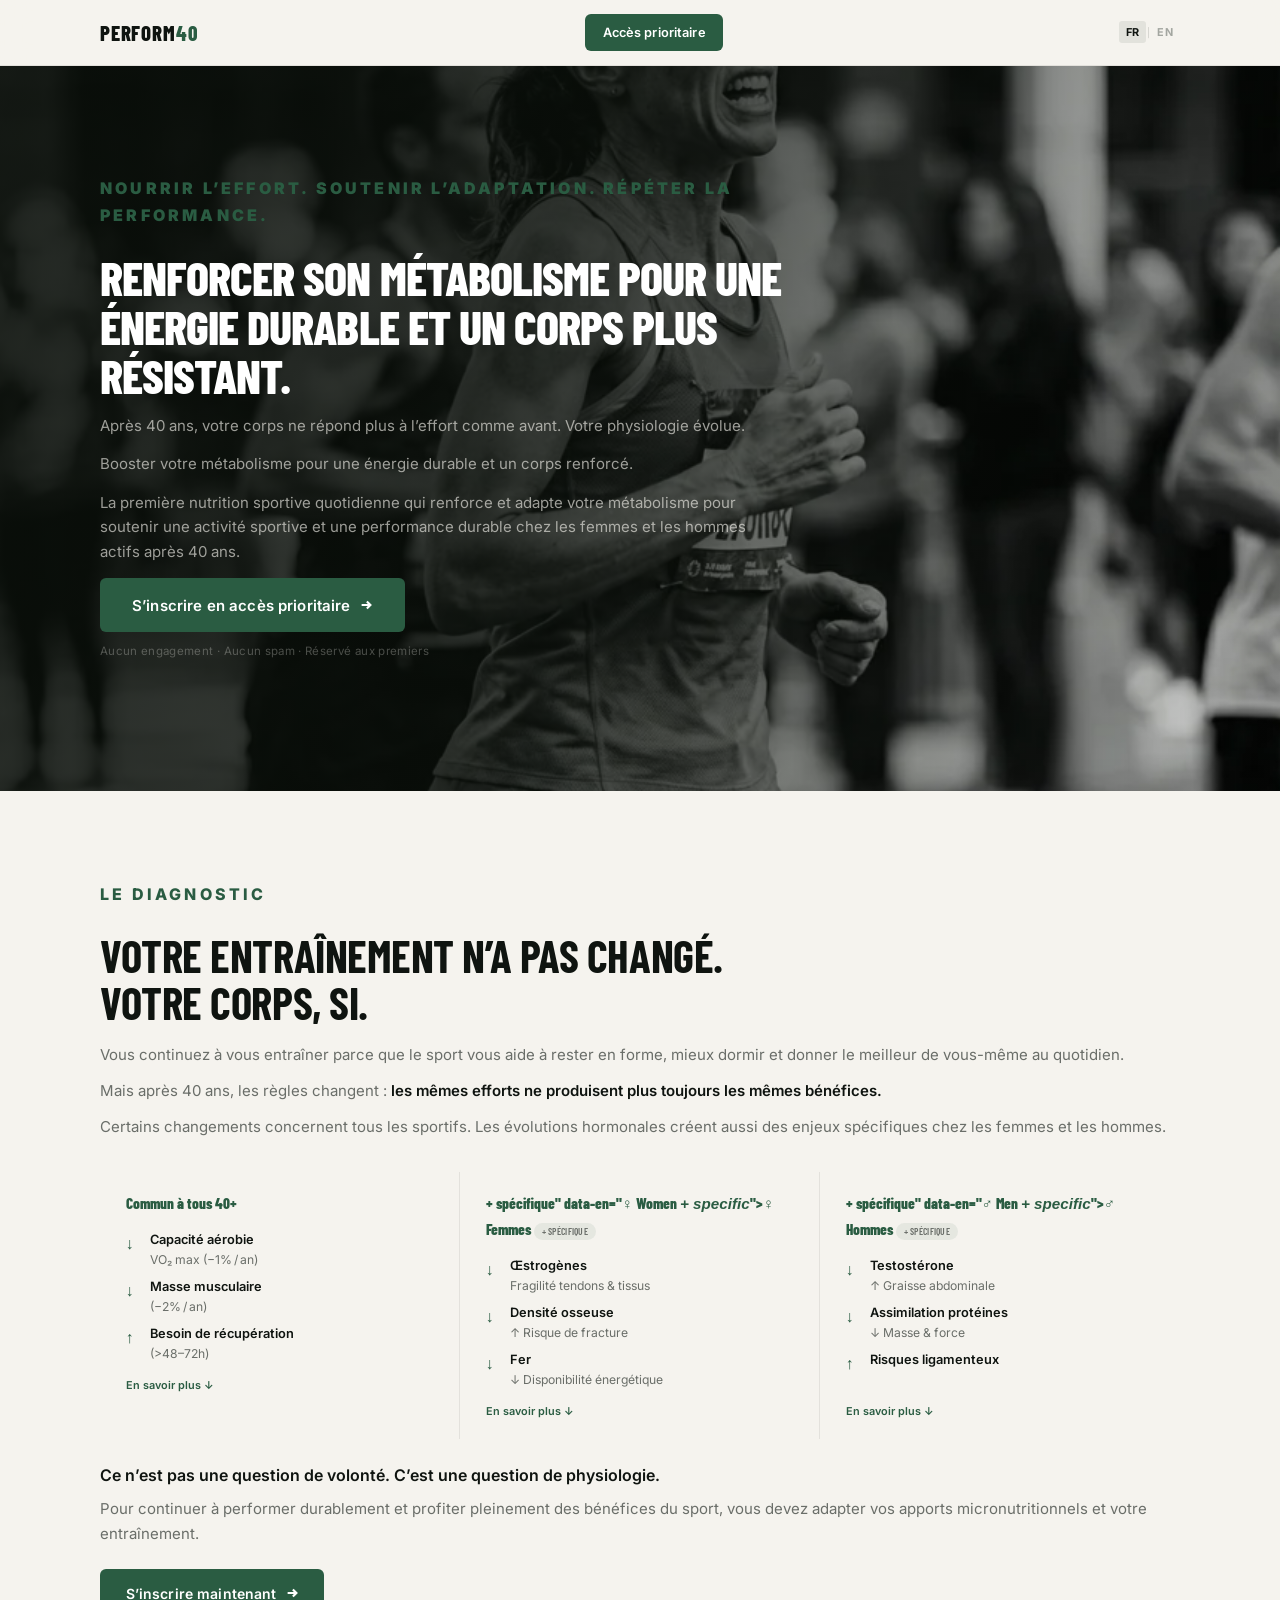
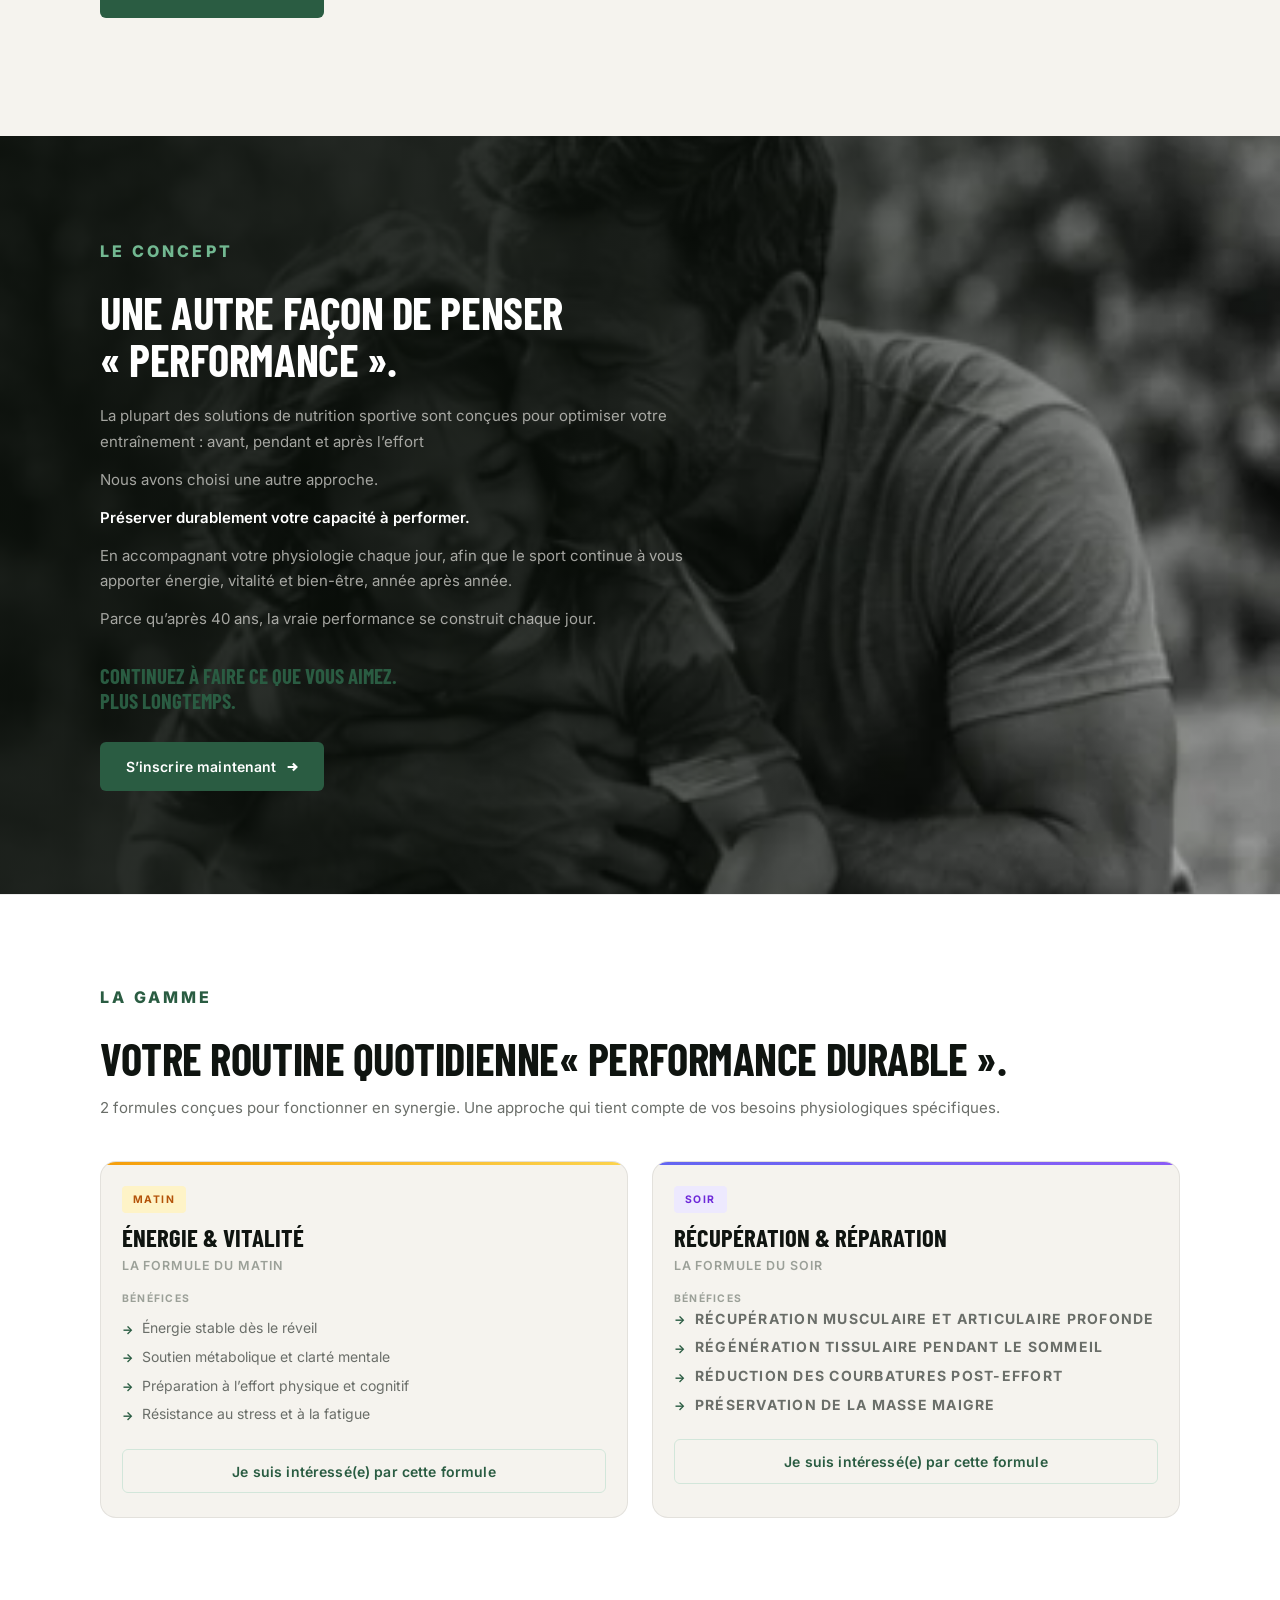
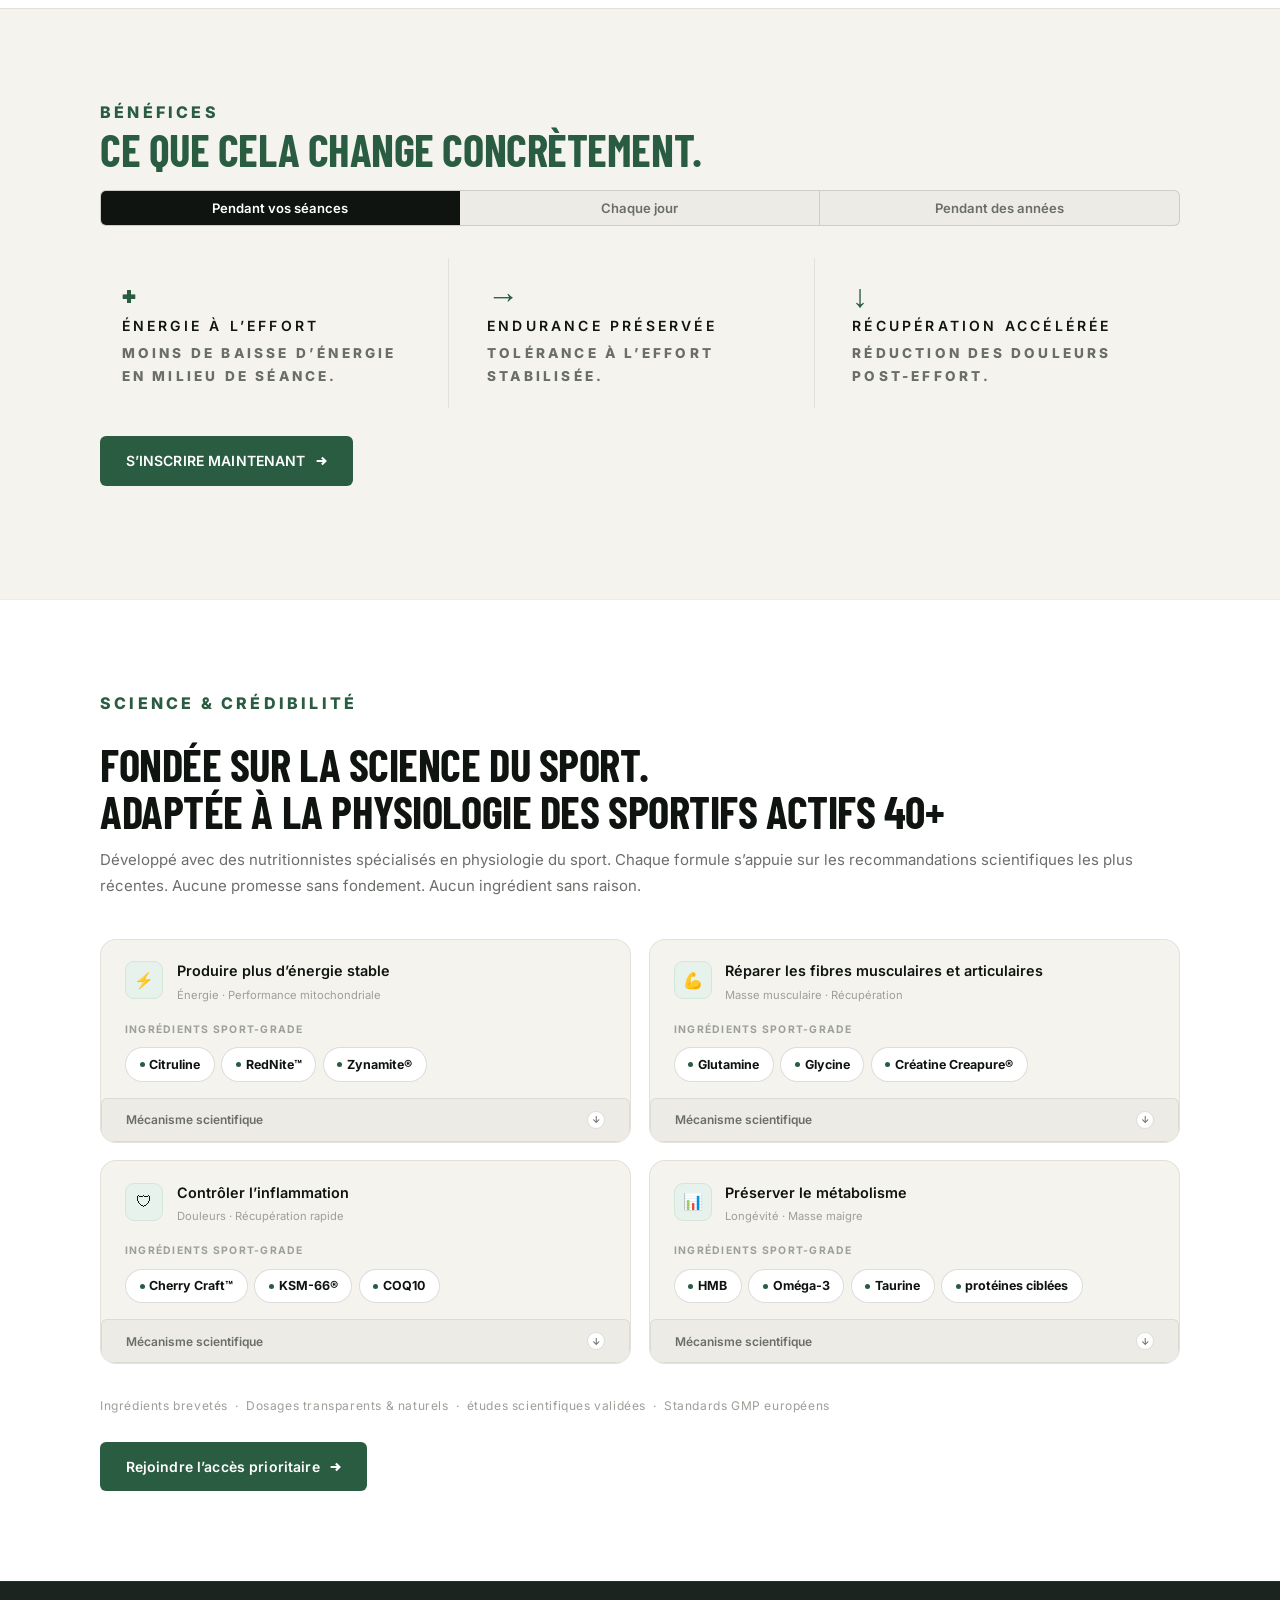
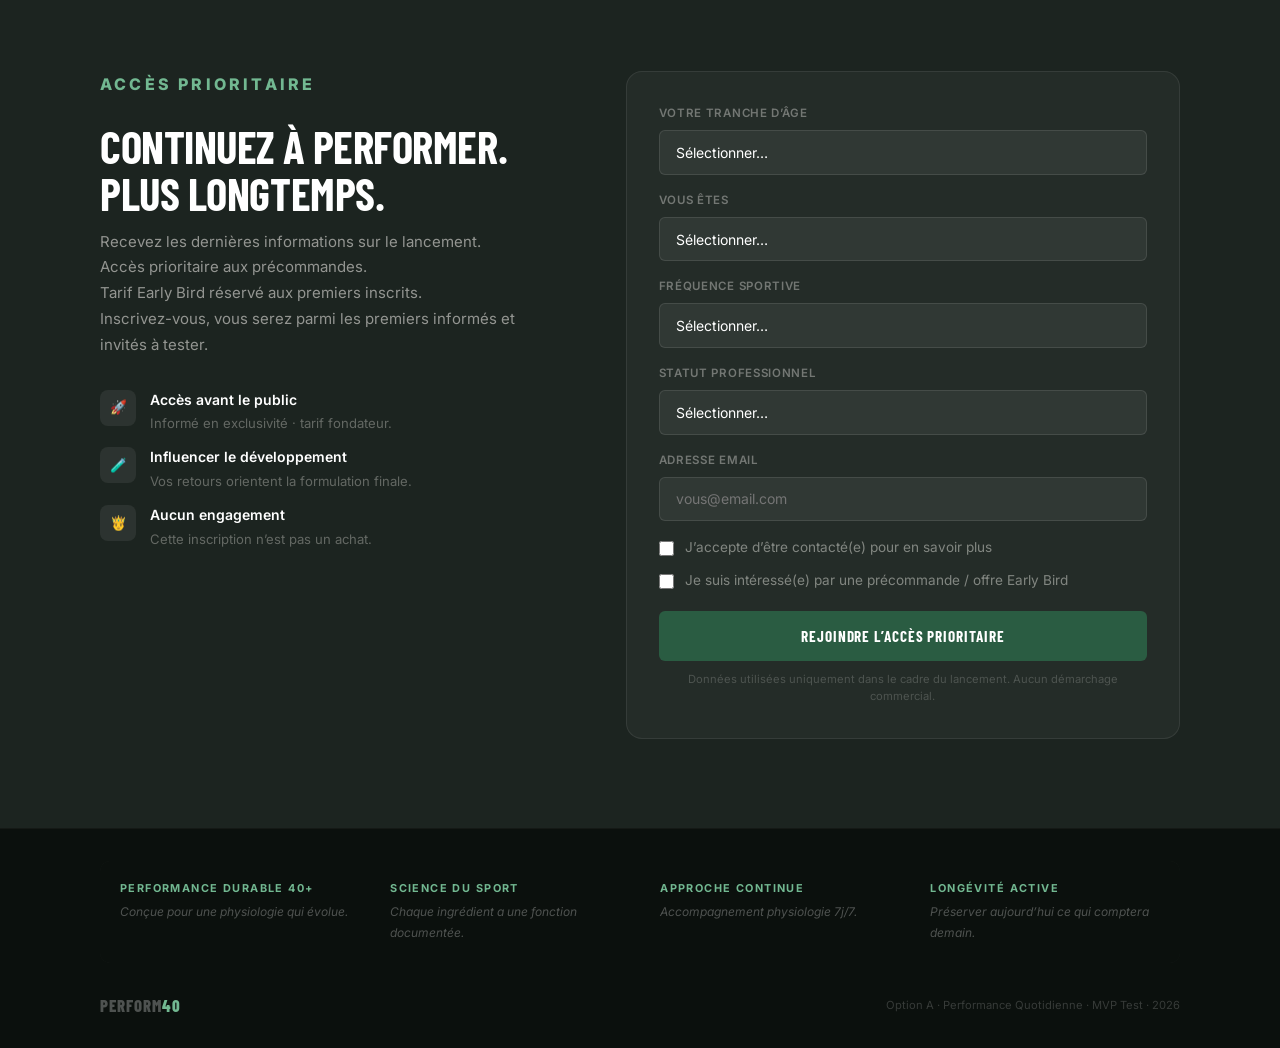
==== commit f51a31b4: "v22 — Option A : QA complet FR/EN, correction annotations répétées Fixes: S'inscrire maintenant (×6)" ====
--- a/option-a/index.html
+++ b/option-a/index.html
@@ -915,7 +915,7 @@
   <div class="wrap">
     <span class="eyebrow">Le diagnostic</span>
     <div class="pb-header">
-      <h2><span data-fr="Votre entra&icirc;nement n&rsquo;a pas chang&eacute;.<br>Votre corps, si." data-en="Your training hasn\'t changed.<br>Your body has.">Votre entra&icirc;nement n&rsquo;a pas chang&eacute;.<br>Votre corps, si.</span></h2>
+      <h2><span data-fr="Votre entra&icirc;nement n&rsquo;a pas chang&eacute;.<br>Votre corps, si." data-en="Your training hasn't changed.<br>Your body has.">Votre entra&icirc;nement n&rsquo;a pas chang&eacute;.<br>Votre corps, si.</span></h2>
       <p style="margin-top:.9rem"><span data-fr="Vous continuez &agrave; vous entra&icirc;ner parce que le sport vous aide &agrave; rester en forme, mieux dormir et donner le meilleur de vous-m&ecirc;me au quotidien." data-en="You keep training because sport helps you stay fit, sleep better and perform at your best every day.">Vous continuez &agrave; vous entra&icirc;ner parce que le sport vous aide &agrave; rester en forme, mieux dormir et donner le meilleur de vous-m&ecirc;me au quotidien.</span></p>
       <p style="margin-top:.65rem"><span data-fr="Mais apr&egrave;s 40 ans, les r&egrave;gles changent&nbsp;: &lt;strong&gt;les m&ecirc;mes efforts ne produisent plus toujours les m&ecirc;mes b&eacute;n&eacute;fices.&lt;/strong&gt;" data-en="But after 40, the rules change: &lt;strong&gt;the same effort doesn't always deliver the same benefits.&lt;/strong&gt;">Mais apr&egrave;s 40 ans, les r&egrave;gles changent&nbsp;: <strong>les m&ecirc;mes efforts ne produisent plus toujours les m&ecirc;mes b&eacute;n&eacute;fices.</strong></span></p>
       <p style="margin-top:.65rem"><span data-fr="Certains changements concernent tous les sportifs. Les &eacute;volutions hormonales cr&eacute;ent aussi des enjeux sp&eacute;cifiques chez les femmes et les hommes." data-en="Some changes affect all athletes. Hormonal changes also create specific challenges for women and men.">Certains changements concernent tous les sportifs. Les &eacute;volutions hormonales cr&eacute;ent aussi des enjeux sp&eacute;cifiques chez les femmes et les hommes.</span></p>
@@ -937,7 +937,7 @@
         <span class="pb-toggle"><span data-fr="En savoir plus &darr;" data-en="Learn more &darr;">En savoir plus &darr;</span></span>
       </div>
       <div class="pb-stat pb-diag-card" id="pb-femmes" tabindex="0" aria-expanded="false">
-        <span class="pb-stat-label"><span data-fr="&#9792; Femmes <em class="pb-stat-plus">+ sp&eacute;cifique</em>" data-en="&#9792; Women <em class="pb-stat-plus">+ specific</em>">&#9792; Femmes <em class="pb-stat-plus">+ sp&eacute;cifique</em></span></span>
+        <span class="pb-stat-label"><span data-fr="&#9792; Femmes <em class=&quot;pb-stat-plus">+ sp&eacute;cifique</em>" data-en="&#9792; Women <em class=&quot;pb-stat-plus">+ specific</em>">&#9792; Femmes <em class="pb-stat-plus">+ sp&eacute;cifique</em></span></span>
         <div class="pb-stat-rows">
           <div class="pb-stat-row"><span class="pb-arrow">&darr;</span><div><strong>Œstrog&egrave;nes</strong><span class="pb-stat-value"><span data-fr="Fragilit&eacute; tendons &amp; tissus" data-en="Tendon &amp; tissue vulnerability">Fragilit&eacute; tendons &amp; tissus</span></span></div></div>
           <div class="pb-stat-row"><span class="pb-arrow">&darr;</span><div><strong><span data-fr="Densit&eacute; osseuse" data-en="Bone density">Densit&eacute; osseuse</span></strong><span class="pb-stat-value"><span data-fr="&uarr; Risque de fracture" data-en="&uarr; Fracture risk">&uarr; Risque de fracture</span></span></div></div>
@@ -947,7 +947,7 @@
         <span class="pb-toggle">En savoir plus &darr;</span>
       </div>
       <div class="pb-stat pb-diag-card" id="pb-hommes" tabindex="0" aria-expanded="false">
-        <span class="pb-stat-label"><span data-fr="&#9794; Hommes <em class="pb-stat-plus">+ sp&eacute;cifique</em>" data-en="&#9794; Men <em class="pb-stat-plus">+ specific</em>">&#9794; Hommes <em class="pb-stat-plus">+ sp&eacute;cifique</em></span></span>
+        <span class="pb-stat-label"><span data-fr="&#9794; Hommes <em class=&quot;pb-stat-plus">+ sp&eacute;cifique</em>" data-en="&#9794; Men <em class=&quot;pb-stat-plus">+ specific</em>">&#9794; Hommes <em class="pb-stat-plus">+ sp&eacute;cifique</em></span></span>
         <div class="pb-stat-rows">
           <div class="pb-stat-row"><span class="pb-arrow">&darr;</span><div><strong>Testost&eacute;rone</strong><span class="pb-stat-value"><span data-fr="&uarr; Graisse abdominale" data-en="&uarr; Abdominal fat">&uarr; Graisse abdominale</span></span></div></div>
           <div class="pb-stat-row"><span class="pb-arrow">&darr;</span><div><strong><span data-fr="Assimilation prot&eacute;ines" data-en="Protein utilization">Assimilation prot&eacute;ines</span></strong><span class="pb-stat-value"><span data-fr="&darr; Masse &amp; force" data-en="&darr; Muscle mass &amp; strength">&darr; Masse &amp; force</span></span></div></div>
@@ -963,7 +963,7 @@
       <p class="pb-footer-statement"><strong><span data-fr="Ce n&rsquo;est pas une question de volont&eacute;." data-en="It's not about willpower.">Ce n&rsquo;est pas une question de volont&eacute;.</span> <span data-fr="C&rsquo;est une question de physiologie." data-en="It's about physiology.">C&rsquo;est une question de physiologie.</span></strong></p>
       <p class="pb-footer-sub"><span data-fr="Pour continuer &agrave; performer durablement et profiter pleinement des b&eacute;n&eacute;fices du sport, vous devez adapter vos apports micronutritionnels et votre entra&icirc;nement." data-en="To keep performing over time and fully benefit from sport, your nutritional intake and training need to adapt.">Pour continuer &agrave; performer durablement et profiter pleinement des b&eacute;n&eacute;fices du sport, vous devez adapter vos apports micronutritionnels et votre entra&icirc;nement.</span></p>
       <a class="cta" href="#acces" data-cta-location="problem">
-        <span data-fr="S&rsquo;inscrire maintenant" data-en="Sign up now"><span data-fr="S&rsquo;inscrire maintenant" data-en="Sign up now"><span data-fr="S&rsquo;inscrire maintenant" data-en="Sign up now">S&rsquo;inscrire maintenant</span></span></span>
+        <span data-fr="S&rsquo;inscrire maintenant" data-en="Sign up now">S&rsquo;inscrire maintenant</span>
         <svg viewBox="0 0 16 16" fill="none" stroke="currentColor" stroke-width="2.5"><path d="M3 8h10M9 4l4 4-4 4"/></svg>
       </a>
     </div>
@@ -986,7 +986,7 @@
       </div>
       <div class="concept-tagline"><span data-fr="Continuez &agrave; faire ce que vous aimez." data-en="Keep doing what you love.">Continuez &agrave; faire ce que vous aimez.</span><br><span data-fr="Plus longtemps." data-en="For longer.">Plus longtemps.</span></div>
       <a class="cta" href="#acces" data-cta-location="concept">
-        S&rsquo;inscrire maintenant
+        <span data-fr="S&rsquo;inscrire maintenant" data-en="Sign up now">S&rsquo;inscrire maintenant</span>
         <svg viewBox="0 0 16 16" fill="none" stroke="currentColor" stroke-width="2.5"><path d="M3 8h10M9 4l4 4-4 4"/></svg>
       </a>
     </div>
@@ -1004,27 +1004,27 @@
         <span class="gcard-timing t-am"><span data-fr="Matin" data-en="Morning">Matin</span></span>
         <div class="gcard-name"><span data-fr="&Eacute;nergie &amp; Vitalit&eacute;" data-en="Energy &amp; Vitality">&Eacute;nergie &amp; Vitalit&eacute;</span></div>
         <div class="gcard-sub"><span data-fr="La formule du matin" data-en="The morning formula">La formule du matin</span></div>
-        <span class="gcard-label"><span data-fr="B&eacute;n&eacute;fices" data-en="Benefits"><span data-fr="B&eacute;n&eacute;fices" data-en="Benefits"><span data-fr="B&eacute;n&eacute;fices" data-en="Benefits">B&eacute;n&eacute;fices</span></span></span></span>
+        <span class="gcard-label"><span data-fr="B&eacute;n&eacute;fices" data-en="Benefits">B&eacute;n&eacute;fices</span></span>
         <ul class="gcard-benefits">
           <li><span data-fr="&Eacute;nergie stable d&egrave;s le r&eacute;veil" data-en="Steady energy from the moment you wake up">&Eacute;nergie stable d&egrave;s le r&eacute;veil</span></li>
           <li><span data-fr="Soutien m&eacute;tabolique et clart&eacute; mentale" data-en="Metabolic support and mental clarity">Soutien m&eacute;tabolique et clart&eacute; mentale</span></li>
           <li><span data-fr="Pr&eacute;paration &agrave; l&rsquo;effort physique et cognitif" data-en="Preparation for physical and mental effort">Pr&eacute;paration &agrave; l&rsquo;effort physique et cognitif</span></li>
           <li><span data-fr="R&eacute;sistance au stress et &agrave; la fatigue" data-en="Resilience to stress and fatigue">R&eacute;sistance au stress et &agrave; la fatigue</span></li>
         </ul>
-        <button class="cta cta-ghost cta-interest" data-track="prod_am" data-product-id="morning_formula"><span data-fr="Je suis int&eacute;ress&eacute;(e) par cette formule" data-en="I'm interested in this formula"><span data-fr="Je suis int&eacute;ress&eacute;(e) par cette formule" data-en="I'm interested in this formula">Je suis int&eacute;ress&eacute;(e) par cette formule</span></span></button>
+        <button class="cta cta-ghost cta-interest" data-track="prod_am" data-product-id="morning_formula"><span data-fr="Je suis int&eacute;ress&eacute;(e) par cette formule" data-en="I'm interested in this formula">Je suis int&eacute;ress&eacute;(e) par cette formule</span></button>
       </div>
       <div class="gcard gcard-pm">
         <span class="gcard-timing t-pm"><span data-fr="Soir" data-en="Evening">Soir</span></span>
         <div class="gcard-name"><span data-fr="R&eacute;cup&eacute;ration &amp; R&eacute;paration" data-en="Recovery &amp; Repair">R&eacute;cup&eacute;ration &amp; R&eacute;paration</span></div>
         <div class="gcard-sub"><span data-fr="La formule du soir" data-en="The evening formula">La formule du soir</span></div>
-        <span class="gcard-label">B&eacute;n&eacute;fices</span>
+        <span class="gcard-label"><span data-fr="B&eacute;n&eacute;fices" data-en="Benefits">B&eacute;n&eacute;fices</span>
         <ul class="gcard-benefits">
           <li><span data-fr="R&eacute;cup&eacute;ration musculaire et articulaire profonde" data-en="Deep muscle and joint recovery">R&eacute;cup&eacute;ration musculaire et articulaire profonde</span></li>
           <li><span data-fr="R&eacute;g&eacute;n&eacute;ration tissulaire pendant le sommeil" data-en="Tissue regeneration during sleep">R&eacute;g&eacute;n&eacute;ration tissulaire pendant le sommeil</span></li>
           <li><span data-fr="R&eacute;duction des courbatures post-effort" data-en="Reduced post-exercise muscle soreness">R&eacute;duction des courbatures post-effort</span></li>
           <li><span data-fr="Pr&eacute;servation de la masse maigre" data-en="Preservation of lean mass">Pr&eacute;servation de la masse maigre</span></li>
         </ul>
-        <button class="cta cta-ghost cta-interest" data-track="prod_pm" data-product-id="evening_formula">Je suis int&eacute;ress&eacute;(e) par cette formule</button>
+        <button class="cta cta-ghost cta-interest" data-track="prod_pm" data-product-id="evening_formula"><span data-fr="Je suis int&eacute;ress&eacute;(e) par cette formule" data-en="I'm interested in this formula">Je suis int&eacute;ress&eacute;(e) par cette formule</span></button>
       </div>
     </div>
   </div>
@@ -1033,7 +1033,7 @@
 <!-- ═══ 6. BÉNÉFICES ═══ -->
 <section id="benefices">
   <div class="wrap">
-    <span class="eyebrow">B&eacute;n&eacute;fices</span>
+    <span class="eyebrow"><span data-fr="B&eacute;n&eacute;fices" data-en="Benefits">B&eacute;n&eacute;fices</span>
     <h2><span data-fr="Ce que cela change concr&egrave;tement." data-en="What it changes in practice.">Ce que cela change concr&egrave;tement.</span></h2>
     <div class="btabs" role="tablist" aria-label="Filtrer les b&eacute;n&eacute;fices">
       <button class="btab on" role="tab" aria-selected="true"  data-tab="bp-sport" id="tab-sport"><span class="btab-full"><span data-fr="Pendant vos s&eacute;ances" data-en="During training">Pendant vos s&eacute;ances</span></span><span class="btab-short"><span data-fr="&Agrave; l&rsquo;effort" data-en="Training">&Agrave; l&rsquo;effort</span></span></button>
@@ -1060,7 +1060,7 @@
     <!-- CTA after benefits -->
     <div class="benefices-cta">
       <a class="cta" href="#acces" data-cta-location="benefits">
-        S&rsquo;inscrire maintenant
+        <span data-fr="S&rsquo;inscrire maintenant" data-en="Sign up now">S&rsquo;inscrire maintenant</span>
         <svg viewBox="0 0 16 16" fill="none" stroke="currentColor" stroke-width="2.5"><path d="M3 8h10M9 4l4 4-4 4"/></svg>
       </a>
     </div>
@@ -1115,7 +1115,7 @@
     <div class="acces-layout">
       <div class="acces-left">
             <div class="acces-intro-block">
-          <span class="eyebrow">Acc&egrave;s prioritaire</span>
+          <span class="eyebrow"><span data-fr="Acc&egrave;s prioritaire" data-en="Priority access">Acc&egrave;s prioritaire</span></span>
           <h2><span data-fr="Continuez &agrave; performer.<br>Plus longtemps." data-en="Keep performing.<br>For longer.">Continuez &agrave; performer.<br>Plus longtemps.</span></h2>
           <p class="acces-intro"><span data-fr="Recevez les derni&egrave;res informations sur le lancement." data-en="Get the latest launch updates.">Recevez les derni&egrave;res informations sur le lancement.</span><br><span data-fr="Acc&egrave;s prioritaire aux pr&eacute;commandes." data-en="Priority access to pre-orders.">Acc&egrave;s prioritaire aux pr&eacute;commandes.</span><br><span data-fr="Tarif Early Bird r&eacute;serv&eacute; aux premiers inscrits." data-en="Early Bird pricing for the first members.">Tarif Early Bird r&eacute;serv&eacute; aux premiers inscrits.</span><br><span data-fr="Inscrivez-vous, vous serez parmi les premiers inform&eacute;s et invit&eacute;s &agrave; tester." data-en="Sign up to be among the first to hear the news and be invited to test.">Inscrivez-vous, vous serez parmi les premiers inform&eacute;s et invit&eacute;s &agrave; tester.</span></p>
         </div>
@@ -1123,7 +1123,7 @@
         <div class="acces-bullets">
           <div class="ab"><div class="ab-ic">&#128640;</div><div class="ab-text"><h4><span data-fr="Acc&egrave;s avant le public" data-en="Early access">Acc&egrave;s avant le public</span></h4><p><span data-fr="Inform&eacute; en exclusivit&eacute; &middot; tarif fondateur." data-en="Exclusive updates &middot; founder pricing.">Inform&eacute; en exclusivit&eacute; &middot; tarif fondateur.</span></p></div></div>
           <div class="ab"><div class="ab-ic">&#129514;</div><div class="ab-text"><h4><span data-fr="Influencer le d&eacute;veloppement" data-en="Help shape the product">Influencer le d&eacute;veloppement</span></h4><p><span data-fr="Vos retours orientent la formulation finale." data-en="Your feedback will help shape the final formulation.">Vos retours orientent la formulation finale.</span></p></div></div>
-          <div class="ab"><div class="ab-ic">&#129332;</div><div class="ab-text"><h4>Aucun engagement</h4><p><span data-fr="Cette inscription n&rsquo;est pas un achat." data-en="Signing up is not a purchase.">Cette inscription n&rsquo;est pas un achat.</span></p></div></div>
+          <div class="ab"><div class="ab-ic">&#129332;</div><div class="ab-text"><h4><span data-fr="Aucun engagement" data-en="No commitment">Aucun engagement</span></h4><p><span data-fr="Cette inscription n&rsquo;est pas un achat." data-en="Signing up is not a purchase.">Cette inscription n&rsquo;est pas un achat.</span></p></div></div>
         </div>
       </div>
       <div>
@@ -1145,7 +1145,7 @@
               <label class="chk"><input type="checkbox" id="chk-contact" name="contact_optin" value="1"><span><span data-fr="J&rsquo;accepte d&rsquo;&ecirc;tre contact&eacute;(e) pour en savoir plus" data-en="I agree to be contacted to learn more">J&rsquo;accepte d&rsquo;&ecirc;tre contact&eacute;(e) pour en savoir plus</span></span></label>
               <label class="chk"><input type="checkbox" id="chk-earlybird" name="earlybird_optin" value="1"><span><span data-fr="Je suis int&eacute;ress&eacute;(e) par une pr&eacute;commande / offre Early Bird" data-en="I'm interested in a pre-order / Early Bird offer">Je suis int&eacute;ress&eacute;(e) par une pr&eacute;commande / offre Early Bird</span></span></label>
             </div>
-            <button type="submit" class="cta cta-submit">Rejoindre l&rsquo;acc&egrave;s prioritaire</button>
+            <button type="submit" class="cta cta-submit"><span data-fr="Rejoindre l&rsquo;acc&egrave;s prioritaire" data-en="Get priority access">Rejoindre l&rsquo;acc&egrave;s prioritaire</span></button>
             <p class="form-legal"><span data-fr="Donn&eacute;es utilis&eacute;es uniquement dans le cadre du lancement. Aucun d&eacute;marchage commercial." data-en="Your data will only be used in connection with the launch. No unsolicited marketing.">Donn&eacute;es utilis&eacute;es uniquement dans le cadre du lancement. Aucun d&eacute;marchage commercial.</span></p>
           </form>
           <div id="successMsg" data-fr-title="Vous &ecirc;tes sur la liste. &#10003;" data-en-title="You're on the list. &#10003;" data-fr-sub="Vous serez inform&eacute;(e) en exclusivit&eacute; d&egrave;s le lancement." data-en-sub="You'll be among the first to know when we launch."><p class="big">Vous &ecirc;tes sur la liste. &#10003;</p><p class="small">Vous serez inform&eacute;(e) en exclusivit&eacute; d&egrave;s le lancement.</p></div>
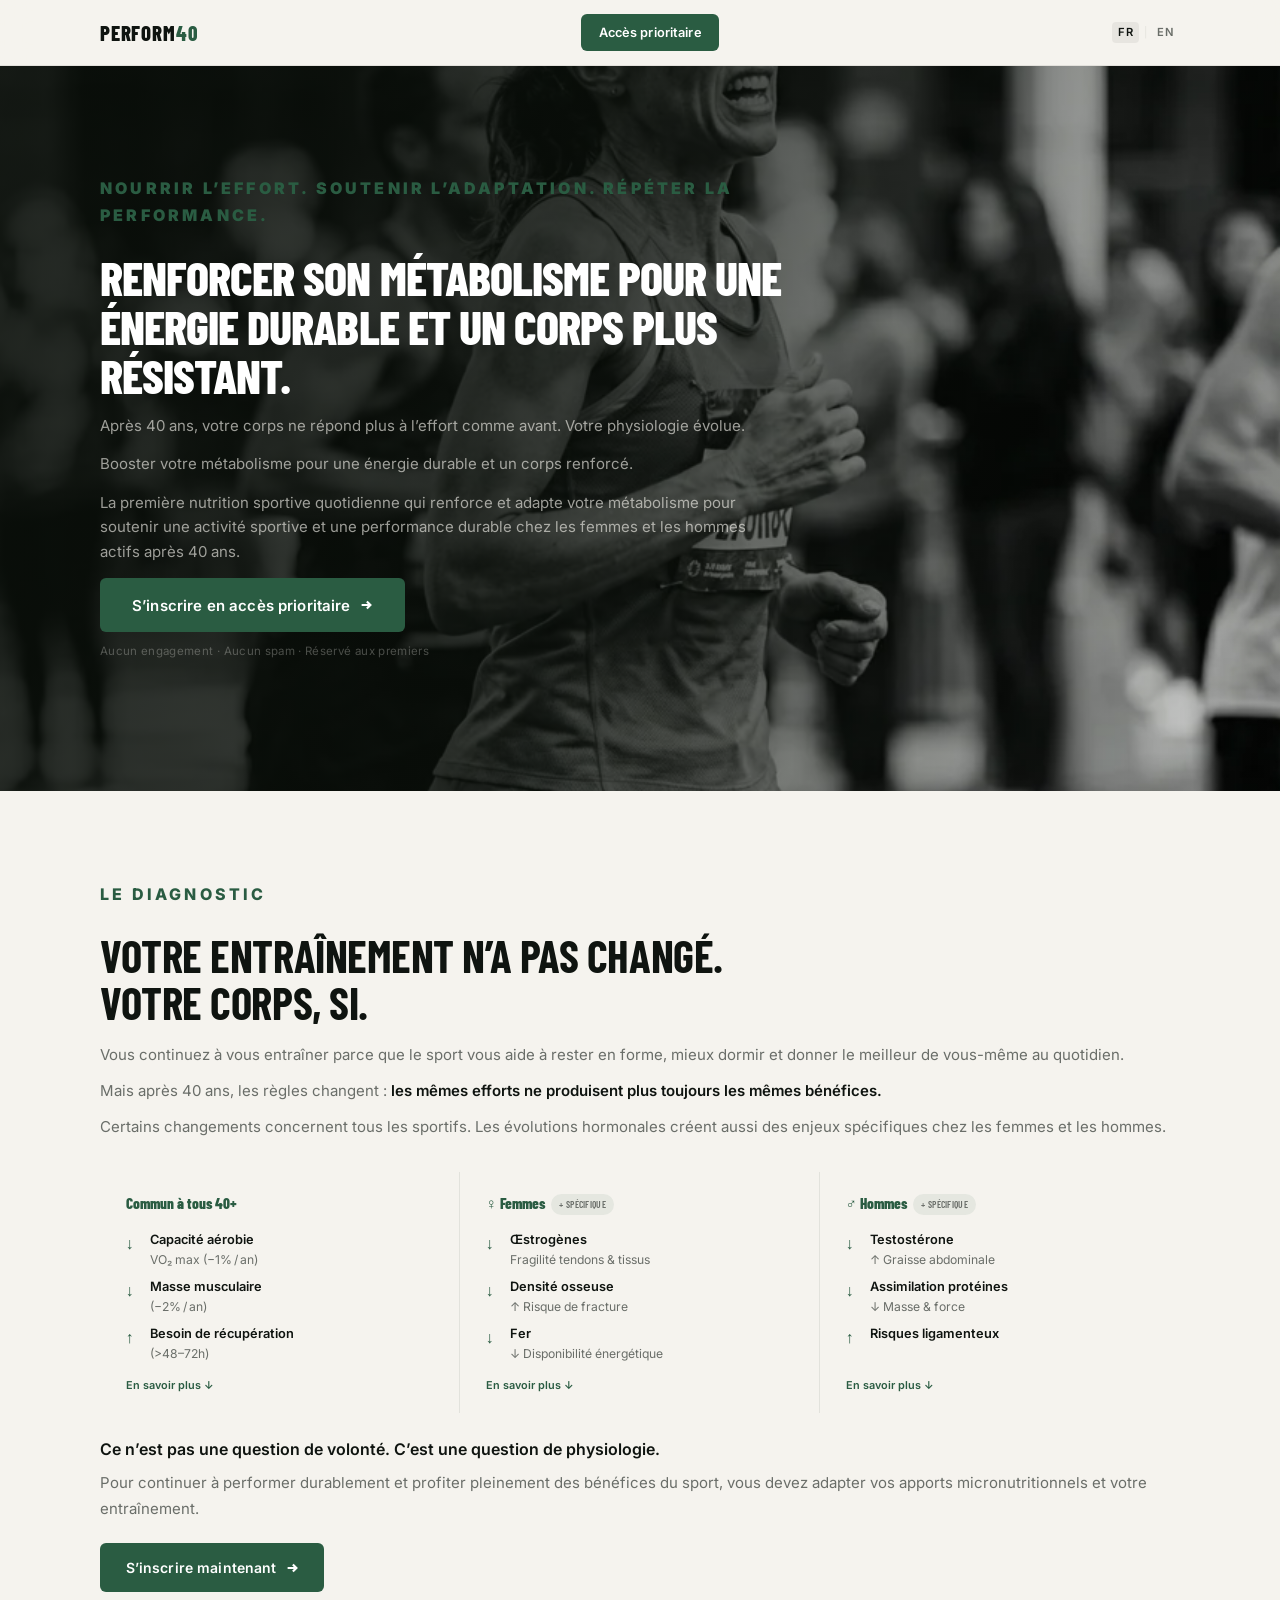
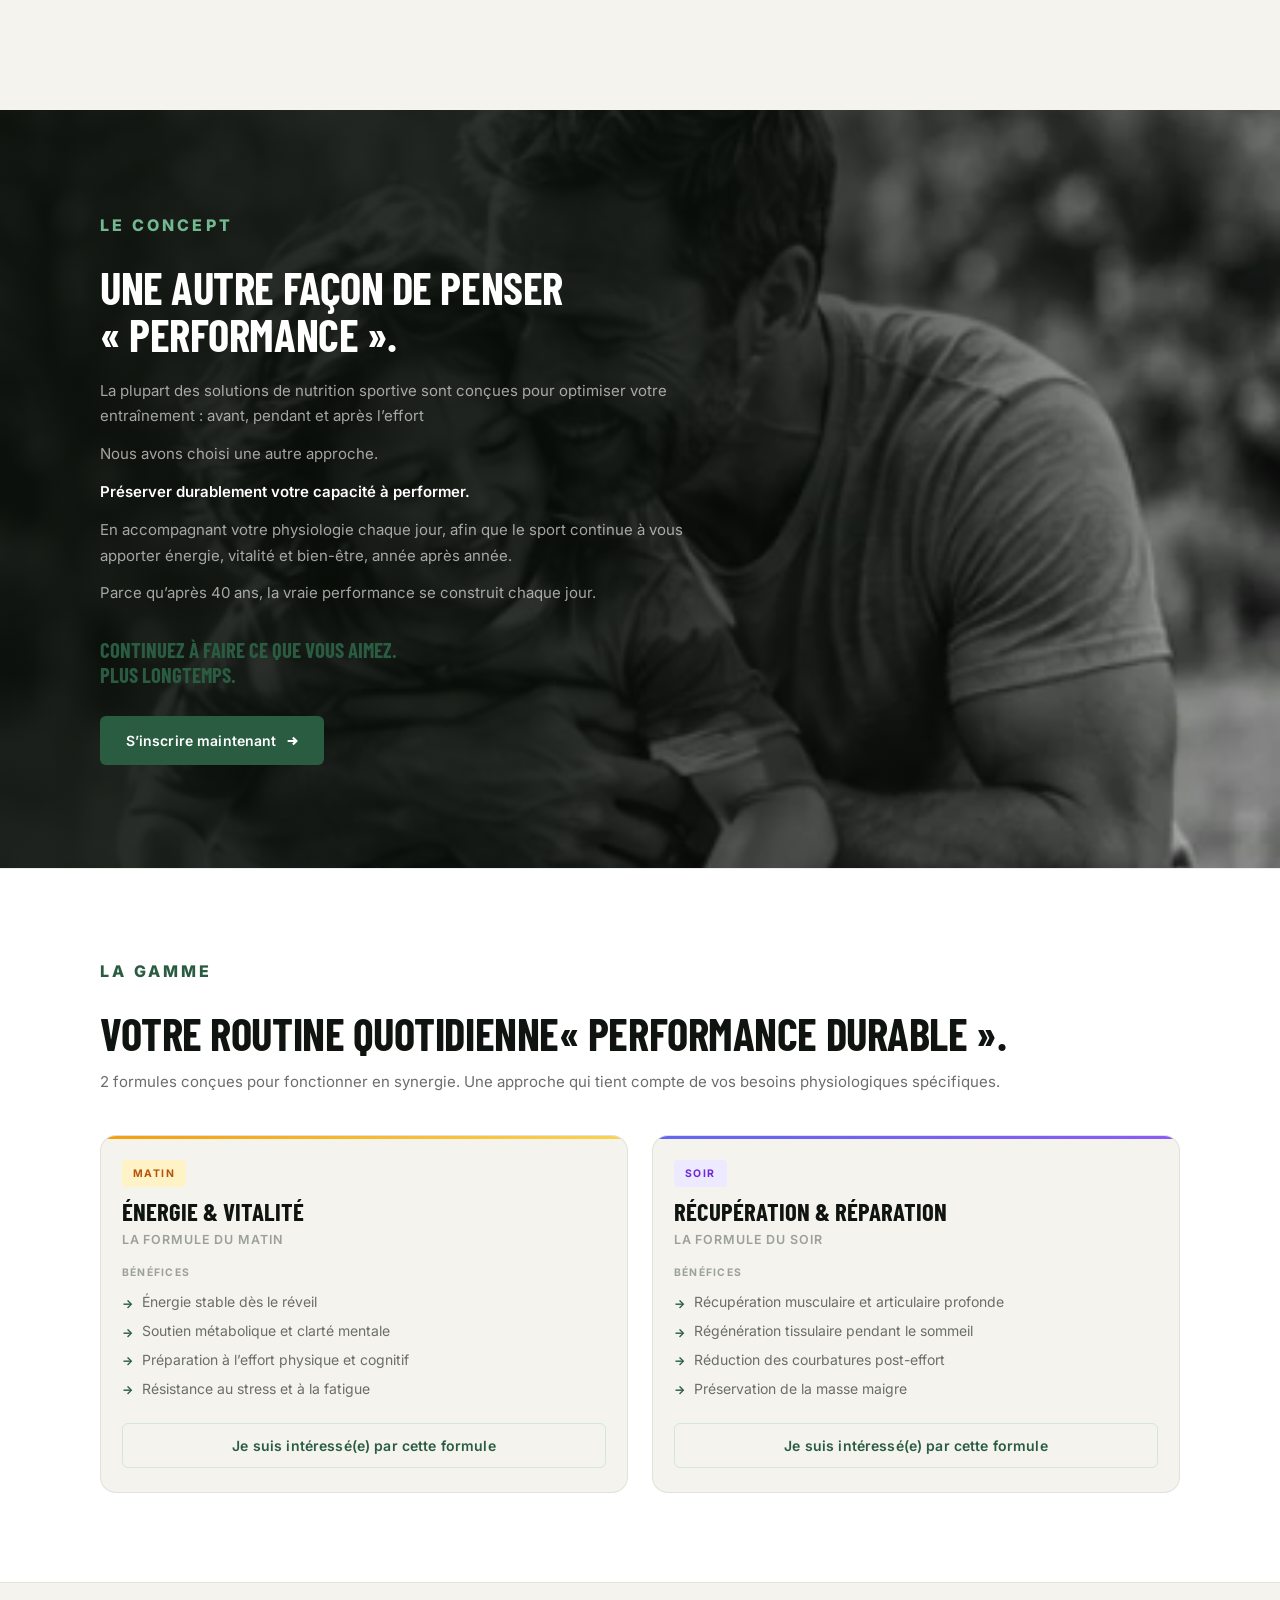
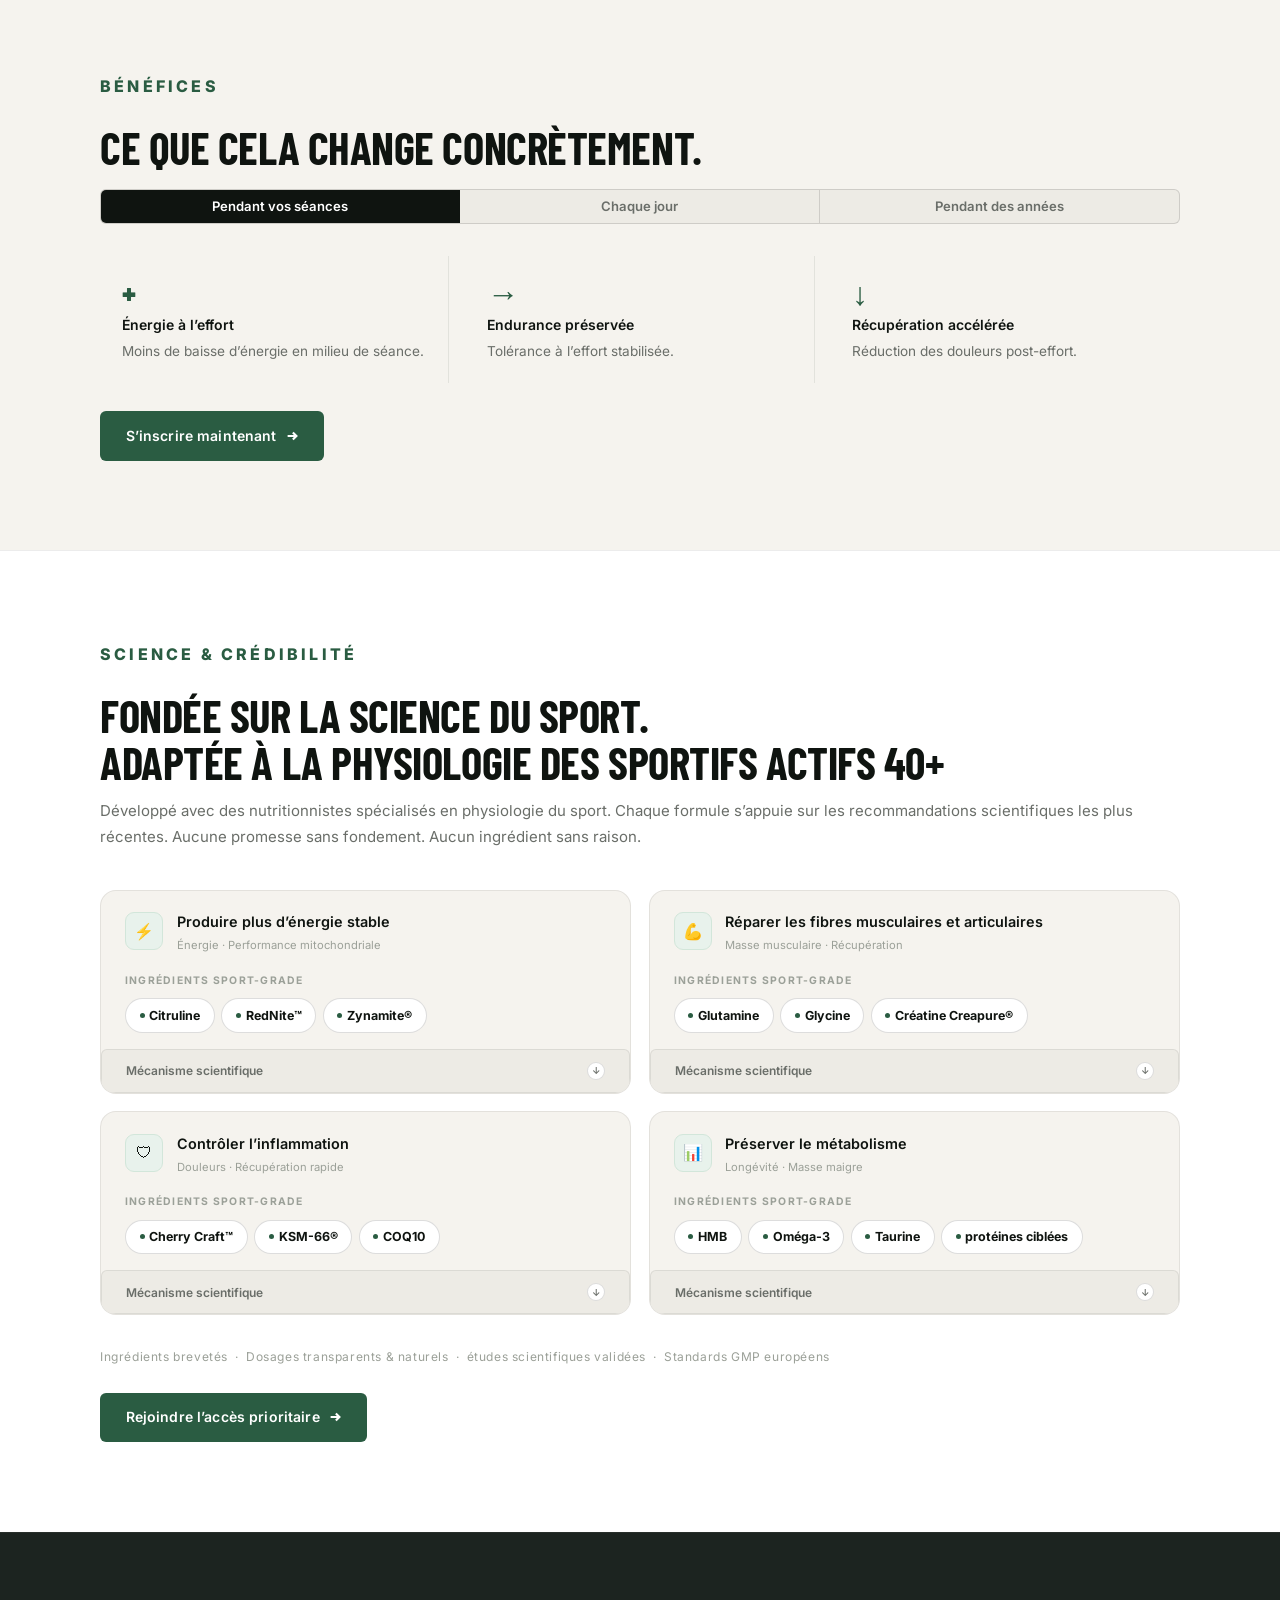
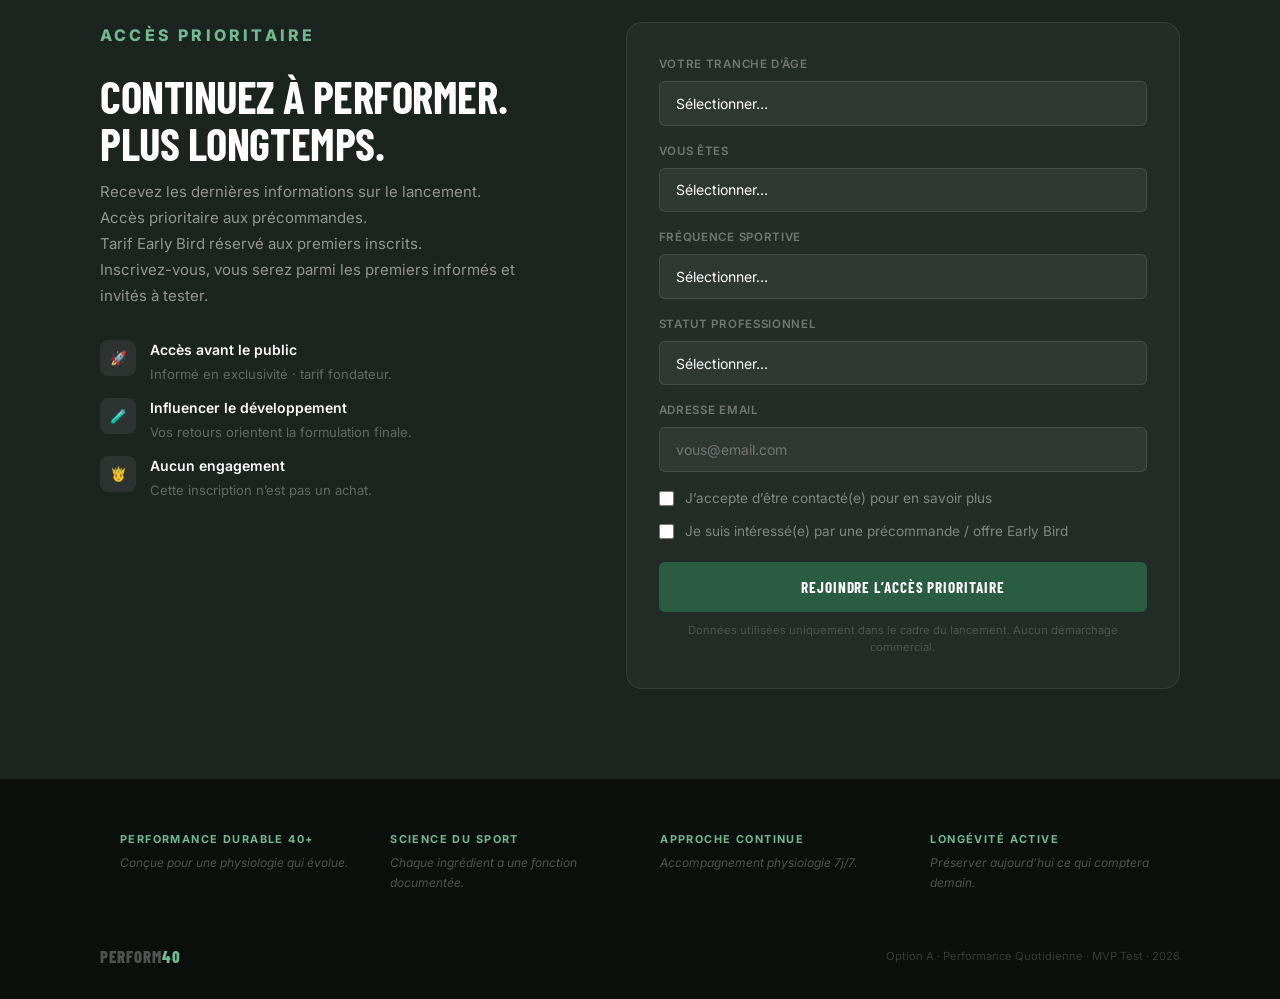
==== commit e34befa4: "v23 — Option A : FR/EN restauré depuis preview validée (option-a-fr-en-preview_2) 191 paires data-fr" ====
--- a/option-a/index.html
+++ b/option-a/index.html
@@ -1,5 +1,5 @@
 <!DOCTYPE html>
-<html lang="fr" data-variant="A-performance">
+<html lang="fr" data-variant="A-performance" data-current-lang="fr">
 <head>
 <meta charset="UTF-8">
 <!-- Google tag (gtag.js) -->
@@ -153,7 +153,7 @@
    (utilisé par Option A ; classes inertes si absentes du HTML d'une page)
 ══════════════════════════════════════ */
 .hero-territory{
-  /* Typographie strictement identique à .eyebrow (<span data-fr="Le diagnostic" data-en="The diagnosis"><span data-fr="Le diagnostic" data-en="Priority access">Le diagnostic</span></span>, etc.) :
+  /* Typographie strictement identique à .eyebrow (<span data-fr="Le diagnostic" data-en="The diagnosis">Le diagnostic</span>, etc.) :
      family, taille, letter-spacing, casse et couleur hérités tels quels.
      Seule différence volontaire : plus gras, pour plus de présence. */
   display:flex;align-items:center;
@@ -858,12 +858,16 @@
   .acces-intro-block{margin-bottom:2rem}
 }
 
-/* ── FR/EN language switcher ── */
-.lang-sw{display:flex;align-items:center;gap:0;margin-left:.5rem}
-.lang-sw button{background:none;border:none;padding:.25rem .42rem;font-family:var(--body);font-size:.68rem;font-weight:700;letter-spacing:.04em;cursor:pointer;color:rgba(10,21,14,.35);border-radius:3px;transition:color .12s,background .12s}
-.lang-sw button.on{color:var(--ink);background:rgba(10,21,14,.08)}
-.lang-sw .sep{font-size:.58rem;color:rgba(10,21,14,.18);user-select:none;pointer-events:none;padding:0 .05rem}
-@media(max-width:640px){.lang-sw button{font-size:.62rem;padding:.2rem .32rem}}
+/* ── Language switcher ── */
+.lang-switch{display:flex;align-items:center;gap:.3rem;margin-left:.6rem}
+.lang-btn{
+  background:none;border:none;padding:.2rem .35rem;
+  font-family:var(--body);font-size:.7rem;font-weight:600;letter-spacing:.06em;
+  cursor:pointer;color:var(--muted);border-radius:4px;transition:color .15s,background .15s;
+}
+.lang-btn.lang-active{color:var(--ink);background:rgba(0,0,0,.06)}
+.lang-sep{font-size:.65rem;color:var(--border);user-select:none}
+@media(max-width:640px){.lang-btn{font-size:.65rem;padding:.15rem .28rem}}
 </style>
 </head>
 <body>
@@ -873,10 +877,10 @@
   <div class="wrap nav-in">
     <a class="logo" href="#hero">Perform<em>40</em></a>
     <a class="cta cta-nav" href="#acces" data-cta-location="nav"><span data-fr="Acc&egrave;s prioritaire" data-en="Priority access">Acc&egrave;s prioritaire</span></a>
-  <div class="lang-sw" role="group" aria-label="Language">
-    <button class="on" data-lang="fr" aria-pressed="true">FR</button>
-    <span class="sep" aria-hidden="true">|</span>
-    <button data-lang="en" aria-pressed="false">EN</button>
+  <div class="lang-switch" role="group" aria-label="Language">
+    <button class="lang-btn lang-active" data-lang="fr" aria-pressed="true">FR</button>
+    <span class="lang-sep">|</span>
+    <button class="lang-btn" data-lang="en" aria-pressed="false">EN</button>
   </div>
   </div>
 </nav>
@@ -886,15 +890,17 @@
   <div class="hero-bg" style="background-image:url([data-uri])"></div>
   <div class="wrap">
     <div class="hero-inner">
-      <span class="eyebrow hero-territory"><span data-fr="Nourrir l&rsquo;effort. Soutenir l&rsquo;adaptation. R&eacute;p&eacute;ter la performance." data-en="Fuel the effort. Support adaptation. Repeat performance.">Nourrir l&rsquo;effort. Soutenir l&rsquo;adaptation. R&eacute;p&eacute;ter la performance.</span></span>
+      <span class="eyebrow hero-territory" data-fr="Nourrir l&rsquo;effort. Soutenir l&rsquo;adaptation. R&eacute;p&eacute;ter la performance." data-en="Fuel the effort. Support adaptation. Repeat performance.">Nourrir l&rsquo;effort. Soutenir l&rsquo;adaptation. R&eacute;p&eacute;ter la performance.</span>
       <h1 data-fr="Renforcer son m&eacute;tabolisme pour une &eacute;nergie durable et un corps plus r&eacute;sistant." data-en="Strengthen your metabolism for lasting energy and a more resilient body.">
         Renforcer son m&eacute;tabolisme pour une &eacute;nergie durable et un corps plus r&eacute;sistant.
       </h1>
       <p class="hero-sub">
-          <span data-fr="Apr&egrave;s 40 ans, votre corps ne r&eacute;pond plus &agrave; l&rsquo;effort comme avant. Votre physiologie &eacute;volue." data-en="After 40, your body no longer responds to exercise the way it used to. Your physiology is changing.">Apr&egrave;s 40 ans, votre corps ne r&eacute;pond plus &agrave; l&rsquo;effort comme avant. Votre physiologie &eacute;volue.</span>
+          <span data-i18n="a-hero-p1-fr"><span data-fr="Apr&egrave;s 40 ans, votre corps ne r&eacute;pond plus &agrave; l&rsquo;effort comme avant. Votre physiologie &eacute;volue." data-en="After 40, your body no longer responds to exercise the way it used to. Your physiology is changing.">Apr&egrave;s 40 ans, votre corps ne r&eacute;pond plus &agrave; l&rsquo;effort comme avant. Votre physiologie &eacute;volue.</span></span>
+          <span data-i18n="a-hero-p1-en" style="display:none">After 40, your body no longer responds to effort the way it used to. Your physiology is changing.</span>
         </p>
         <p class="hero-sub" style="margin-top:.7rem">
-          <span data-fr="Booster votre m&eacute;tabolisme pour une &eacute;nergie durable et un corps renforc&eacute;." data-en="Boost your metabolism for lasting energy and a stronger body.">Booster votre m&eacute;tabolisme pour une &eacute;nergie durable et un corps renforc&eacute;.</span>
+          <span data-i18n="a-hero-p2-fr"><span data-fr="Booster votre m&eacute;tabolisme pour une &eacute;nergie durable et un corps renforc&eacute;." data-en="Boost your metabolism for lasting energy and a stronger body.">Booster votre m&eacute;tabolisme pour une &eacute;nergie durable et un corps renforc&eacute;.</span></span>
+          <span data-i18n="a-hero-p2-en" style="display:none">Boost your metabolism for lasting energy and a stronger body.</span>
         </p>
         <p class="hero-sub" style="margin-top:.7rem">
           <span data-fr="La premi&egrave;re nutrition sportive quotidienne qui renforce et adapte votre m&eacute;tabolisme pour soutenir une activit&eacute; sportive et une performance durable chez les femmes et les hommes actifs apr&egrave;s 40 ans." data-en="The first daily sports nutrition solution designed to strengthen and support your metabolism for lasting activity and performance in active women and men over 40.">La premi&egrave;re nutrition sportive quotidienne qui renforce et adapte votre m&eacute;tabolisme pour soutenir une activit&eacute; sportive et une performance durable chez les femmes et les hommes actifs apr&egrave;s 40 ans.</span>
@@ -904,7 +910,7 @@
           <span data-fr="S&rsquo;inscrire en acc&egrave;s prioritaire" data-en="Get priority access">S&rsquo;inscrire en acc&egrave;s prioritaire</span>
           <svg viewBox="0 0 16 16" fill="none" stroke="currentColor" stroke-width="2.5"><path d="M3 8h10M9 4l4 4-4 4"/></svg>
         </a>
-        <span class="hero-trust"><span data-fr="Aucun engagement &middot; Aucun spam &middot; R&eacute;serv&eacute; aux premiers" data-en="No commitment &middot; No spam &middot; Limited early access">Aucun engagement &middot; Aucun spam &middot; R&eacute;serv&eacute; aux premiers</span></span></span>
+        <span class="hero-trust"><span data-fr="Aucun engagement &middot; Aucun spam &middot; R&eacute;serv&eacute; aux premiers" data-en="No commitment · No spam · Limited early access">Aucun engagement &middot; Aucun spam &middot; R&eacute;serv&eacute; aux premiers</span></span>
       </div>
     </div>
   </div>
@@ -913,54 +919,54 @@
 <!-- ═══ 2. PROBLÈME ═══ -->
 <section id="probleme">
   <div class="wrap">
-    <span class="eyebrow">Le diagnostic</span>
+    <span class="eyebrow"><span data-fr="Le diagnostic" data-en="The diagnosis">Le diagnostic</span></span>
     <div class="pb-header">
-      <h2><span data-fr="Votre entra&icirc;nement n&rsquo;a pas chang&eacute;.<br>Votre corps, si." data-en="Your training hasn't changed.<br>Your body has.">Votre entra&icirc;nement n&rsquo;a pas chang&eacute;.<br>Votre corps, si.</span></h2>
+      <h2><span data-fr="Votre entra&icirc;nement n&rsquo;a pas chang&eacute;.<br>Votre corps, si." data-en="Your training hasn’t changed.<br>Your body has.">Votre entra&icirc;nement n&rsquo;a pas chang&eacute;.<br>Votre corps, si.</span></h2>
       <p style="margin-top:.9rem"><span data-fr="Vous continuez &agrave; vous entra&icirc;ner parce que le sport vous aide &agrave; rester en forme, mieux dormir et donner le meilleur de vous-m&ecirc;me au quotidien." data-en="You keep training because sport helps you stay fit, sleep better and perform at your best every day.">Vous continuez &agrave; vous entra&icirc;ner parce que le sport vous aide &agrave; rester en forme, mieux dormir et donner le meilleur de vous-m&ecirc;me au quotidien.</span></p>
-      <p style="margin-top:.65rem"><span data-fr="Mais apr&egrave;s 40 ans, les r&egrave;gles changent&nbsp;: &lt;strong&gt;les m&ecirc;mes efforts ne produisent plus toujours les m&ecirc;mes b&eacute;n&eacute;fices.&lt;/strong&gt;" data-en="But after 40, the rules change: &lt;strong&gt;the same effort doesn't always deliver the same benefits.&lt;/strong&gt;">Mais apr&egrave;s 40 ans, les r&egrave;gles changent&nbsp;: <strong>les m&ecirc;mes efforts ne produisent plus toujours les m&ecirc;mes b&eacute;n&eacute;fices.</strong></span></p>
+      <p style="margin-top:.65rem"><span data-fr="Mais apr&egrave;s 40 ans, les r&egrave;gles changent&nbsp;: <strong>les m&ecirc;mes efforts ne produisent plus toujours les m&ecirc;mes b&eacute;n&eacute;fices.</strong>" data-en="But after 40, the rules change: <strong>the same effort doesn’t always deliver the same benefits.</strong>">Mais apr&egrave;s 40 ans, les r&egrave;gles changent&nbsp;: <strong>les m&ecirc;mes efforts ne produisent plus toujours les m&ecirc;mes b&eacute;n&eacute;fices.</strong></span></p>
       <p style="margin-top:.65rem"><span data-fr="Certains changements concernent tous les sportifs. Les &eacute;volutions hormonales cr&eacute;ent aussi des enjeux sp&eacute;cifiques chez les femmes et les hommes." data-en="Some changes affect all athletes. Hormonal changes also create specific challenges for women and men.">Certains changements concernent tous les sportifs. Les &eacute;volutions hormonales cr&eacute;ent aussi des enjeux sp&eacute;cifiques chez les femmes et les hommes.</span></p>
     </div>
     <div class="pb-difftabs" role="tablist" aria-label="Choisir une cat&eacute;gorie">
-      <button class="pb-difftab on" role="tab" aria-selected="true" data-target="pb-commun">Commun 40+</button>
-      <button class="pb-difftab" role="tab" aria-selected="false" data-target="pb-femmes"><span data-fr="&#9792; Femmes" data-en="&#9792; Women">&#9792; Femmes</span></button>
-      <button class="pb-difftab" role="tab" aria-selected="false" data-target="pb-hommes"><span data-fr="&#9794; Hommes" data-en="&#9794; Men">&#9794; Hommes</span></button>
+      <button class="pb-difftab on" role="tab" aria-selected="true" data-target="pb-commun"><span data-fr="Commun 40+" data-en="Common 40+">Commun 40+</span></button>
+      <button class="pb-difftab" role="tab" aria-selected="false" data-target="pb-femmes"><span data-fr="&#9792; Femmes" data-en="♀ Women">&#9792; Femmes</span></button>
+      <button class="pb-difftab" role="tab" aria-selected="false" data-target="pb-hommes"><span data-fr="&#9794; Hommes" data-en="♂ Men">&#9794; Hommes</span></button>
     </div>
     <div class="pb-stats">
       <div class="pb-stat pb-diag-card pb-active" id="pb-commun" tabindex="0" aria-expanded="false">
         <span class="pb-stat-label"><span data-fr="Commun &agrave; tous 40+" data-en="Common to everyone 40+">Commun &agrave; tous 40+</span></span>
         <div class="pb-stat-rows">
-          <div class="pb-stat-row"><span class="pb-arrow">&darr;</span><div><strong><span data-fr="Capacit&eacute; a&eacute;robie" data-en="Aerobic capacity">Capacit&eacute; a&eacute;robie</span></strong><span class="pb-stat-value"><span data-fr="VO&#8322; max (&minus;1%&thinsp;/&thinsp;an)" data-en="VO&#8322; max (&minus;1%&thinsp;/&thinsp;year)">VO&#8322; max (&minus;1%&thinsp;/&thinsp;an)</span></span></div></div>
-          <div class="pb-stat-row"><span class="pb-arrow">&darr;</span><div><strong><span data-fr="Masse musculaire" data-en="Muscle mass">Masse musculaire</span></strong><span class="pb-stat-value"><span data-fr="(&minus;2%&thinsp;/&thinsp;an)" data-en="(&minus;2%&thinsp;/&thinsp;year)">(&minus;2%&thinsp;/&thinsp;an)</span></span></div></div>
+          <div class="pb-stat-row"><span class="pb-arrow">&darr;</span><div><strong><span data-fr="Capacit&eacute; a&eacute;robie" data-en="Aerobic capacity">Capacit&eacute; a&eacute;robie</span></strong><span class="pb-stat-value"><span data-fr="VO&#8322; max (&minus;1%&thinsp;/&thinsp;an)" data-en="VO₂ max (−1% / year)">VO&#8322; max (&minus;1%&thinsp;/&thinsp;an)</span></span></div></div>
+          <div class="pb-stat-row"><span class="pb-arrow">&darr;</span><div><strong><span data-fr="Masse musculaire" data-en="Muscle mass">Masse musculaire</span></strong><span class="pb-stat-value"><span data-fr="(&minus;2%&thinsp;/&thinsp;an)" data-en="(−2% / year)">(&minus;2%&thinsp;/&thinsp;an)</span></span></div></div>
           <div class="pb-stat-row"><span class="pb-arrow">&uarr;</span><div><strong><span data-fr="Besoin de r&eacute;cup&eacute;ration" data-en="Recovery needs">Besoin de r&eacute;cup&eacute;ration</span></strong><span class="pb-stat-value">(&gt;48&ndash;72h)</span></div></div>
         </div>
         <div class="pb-detail"><span data-fr="Avec l&rsquo;&acirc;ge, capacit&eacute;s a&eacute;robie et musculaire diminuent progressivement et la r&eacute;cup&eacute;ration devient plus exigeante." data-en="With age, aerobic capacity and muscle function gradually decline, while recovery becomes more demanding.">Avec l&rsquo;&acirc;ge, capacit&eacute;s a&eacute;robie et musculaire diminuent progressivement et la r&eacute;cup&eacute;ration devient plus exigeante.</span></div>
         <span class="pb-toggle"><span data-fr="En savoir plus &darr;" data-en="Learn more &darr;">En savoir plus &darr;</span></span>
       </div>
       <div class="pb-stat pb-diag-card" id="pb-femmes" tabindex="0" aria-expanded="false">
-        <span class="pb-stat-label"><span data-fr="&#9792; Femmes <em class=&quot;pb-stat-plus">+ sp&eacute;cifique</em>" data-en="&#9792; Women <em class=&quot;pb-stat-plus">+ specific</em>">&#9792; Femmes <em class="pb-stat-plus">+ sp&eacute;cifique</em></span></span>
+        <span class="pb-stat-label"><span data-fr="&#9792; Femmes" data-en="♀ Women">&#9792; Femmes</span> <em class="pb-stat-plus"><span data-fr="+ sp&eacute;cifique" data-en="+ specific">+ sp&eacute;cifique</span></em></span>
         <div class="pb-stat-rows">
-          <div class="pb-stat-row"><span class="pb-arrow">&darr;</span><div><strong>Œstrog&egrave;nes</strong><span class="pb-stat-value"><span data-fr="Fragilit&eacute; tendons &amp; tissus" data-en="Tendon &amp; tissue vulnerability">Fragilit&eacute; tendons &amp; tissus</span></span></div></div>
-          <div class="pb-stat-row"><span class="pb-arrow">&darr;</span><div><strong><span data-fr="Densit&eacute; osseuse" data-en="Bone density">Densit&eacute; osseuse</span></strong><span class="pb-stat-value"><span data-fr="&uarr; Risque de fracture" data-en="&uarr; Fracture risk">&uarr; Risque de fracture</span></span></div></div>
-          <div class="pb-stat-row"><span class="pb-arrow">&darr;</span><div><strong>Fer</strong><span class="pb-stat-value"><span data-fr="&darr; Disponibilit&eacute; &eacute;nerg&eacute;tique" data-en="&darr; Energy availability">&darr; Disponibilit&eacute; &eacute;nerg&eacute;tique</span></span></div></div>
+          <div class="pb-stat-row"><span class="pb-arrow">&darr;</span><div><strong><span data-fr="Œstrog&egrave;nes" data-en="Estrogen">Œstrog&egrave;nes</span></strong><span class="pb-stat-value"><span data-fr="Fragilit&eacute; tendons &amp; tissus" data-en="Tendon &amp; tissue vulnerability">Fragilit&eacute; tendons &amp; tissus</span></span></div></div>
+          <div class="pb-stat-row"><span class="pb-arrow">&darr;</span><div><strong><span data-fr="Densit&eacute; osseuse" data-en="Bone density">Densit&eacute; osseuse</span></strong><span class="pb-stat-value"><span data-fr="&uarr; Risque de fracture" data-en="↑ Fracture risk">&uarr; Risque de fracture</span></span></div></div>
+          <div class="pb-stat-row"><span class="pb-arrow">&darr;</span><div><strong><span data-fr="Fer" data-en="Iron">Fer</span></strong><span class="pb-stat-value"><span data-fr="&darr; Disponibilit&eacute; &eacute;nerg&eacute;tique" data-en="↓ Energy availability">&darr; Disponibilit&eacute; &eacute;nerg&eacute;tique</span></span></div></div>
         </div>
         <div class="pb-detail"><span data-fr="La transition hormonale, notamment autour de la m&eacute;nopause, renforce les enjeux li&eacute;s &agrave; la sant&eacute; osseuse, aux tissus musculo-tendineux et au statut en fer." data-en="Hormonal changes, particularly around menopause, increase challenges related to bone health, muscle and tendon tissue, and iron status.">La transition hormonale, notamment autour de la m&eacute;nopause, renforce les enjeux li&eacute;s &agrave; la sant&eacute; osseuse, aux tissus musculo-tendineux et au statut en fer.</span></div>
-        <span class="pb-toggle">En savoir plus &darr;</span>
+        <span class="pb-toggle"><span data-fr="En savoir plus &darr;" data-en="Learn more ↓">En savoir plus &darr;</span></span>
       </div>
       <div class="pb-stat pb-diag-card" id="pb-hommes" tabindex="0" aria-expanded="false">
-        <span class="pb-stat-label"><span data-fr="&#9794; Hommes <em class=&quot;pb-stat-plus">+ sp&eacute;cifique</em>" data-en="&#9794; Men <em class=&quot;pb-stat-plus">+ specific</em>">&#9794; Hommes <em class="pb-stat-plus">+ sp&eacute;cifique</em></span></span>
+        <span class="pb-stat-label"><span data-fr="&#9794; Hommes" data-en="♂ Men">&#9794; Hommes</span> <em class="pb-stat-plus"><span data-fr="+ sp&eacute;cifique" data-en="+ specific">+ sp&eacute;cifique</span></em></span>
         <div class="pb-stat-rows">
-          <div class="pb-stat-row"><span class="pb-arrow">&darr;</span><div><strong>Testost&eacute;rone</strong><span class="pb-stat-value"><span data-fr="&uarr; Graisse abdominale" data-en="&uarr; Abdominal fat">&uarr; Graisse abdominale</span></span></div></div>
-          <div class="pb-stat-row"><span class="pb-arrow">&darr;</span><div><strong><span data-fr="Assimilation prot&eacute;ines" data-en="Protein utilization">Assimilation prot&eacute;ines</span></strong><span class="pb-stat-value"><span data-fr="&darr; Masse &amp; force" data-en="&darr; Muscle mass &amp; strength">&darr; Masse &amp; force</span></span></div></div>
+          <div class="pb-stat-row"><span class="pb-arrow">&darr;</span><div><strong><span data-fr="Testost&eacute;rone" data-en="Testosterone">Testost&eacute;rone</span></strong><span class="pb-stat-value"><span data-fr="&uarr; Graisse abdominale" data-en="↑ Abdominal fat">&uarr; Graisse abdominale</span></span></div></div>
+          <div class="pb-stat-row"><span class="pb-arrow">&darr;</span><div><strong><span data-fr="Assimilation prot&eacute;ines" data-en="Protein utilization">Assimilation prot&eacute;ines</span></strong><span class="pb-stat-value"><span data-fr="&darr; Masse &amp; force" data-en="↓ Muscle mass &amp; strength">&darr; Masse &amp; force</span></span></div></div>
           <div class="pb-stat-row"><span class="pb-arrow">&uarr;</span><div><strong><span data-fr="Risques ligamenteux" data-en="Ligament risks">Risques ligamenteux</span></strong><span class="pb-stat-value">&nbsp;</span></div></div>
         </div>
         <div class="pb-detail"><span data-fr="L&rsquo;&eacute;volution hormonale contribue progressivement aux changements de masse musculaire, de force et de composition corporelle." data-en="Hormonal changes progressively contribute to changes in muscle mass, strength and body composition.">L&rsquo;&eacute;volution hormonale contribue progressivement aux changements de masse musculaire, de force et de composition corporelle.</span></div>
-        <span class="pb-toggle">En savoir plus &darr;</span>
+        <span class="pb-toggle"><span data-fr="En savoir plus &darr;" data-en="Learn more ↓">En savoir plus &darr;</span></span>
       </div>
     </div>
 
     <!-- Light, elegant diagnostic footer -->
     <div class="pb-footer">
-      <p class="pb-footer-statement"><strong><span data-fr="Ce n&rsquo;est pas une question de volont&eacute;." data-en="It's not about willpower.">Ce n&rsquo;est pas une question de volont&eacute;.</span> <span data-fr="C&rsquo;est une question de physiologie." data-en="It's about physiology.">C&rsquo;est une question de physiologie.</span></strong></p>
+      <p class="pb-footer-statement"><strong><span data-fr="Ce n&rsquo;est pas une question de volont&eacute;." data-en="It’s not about willpower.">Ce n&rsquo;est pas une question de volont&eacute;.</span> <span data-fr="C&rsquo;est une question de physiologie." data-en="It’s about physiology.">C&rsquo;est une question de physiologie.</span></strong></p>
       <p class="pb-footer-sub"><span data-fr="Pour continuer &agrave; performer durablement et profiter pleinement des b&eacute;n&eacute;fices du sport, vous devez adapter vos apports micronutritionnels et votre entra&icirc;nement." data-en="To keep performing over time and fully benefit from sport, your nutritional intake and training need to adapt.">Pour continuer &agrave; performer durablement et profiter pleinement des b&eacute;n&eacute;fices du sport, vous devez adapter vos apports micronutritionnels et votre entra&icirc;nement.</span></p>
       <a class="cta" href="#acces" data-cta-location="problem">
         <span data-fr="S&rsquo;inscrire maintenant" data-en="Sign up now">S&rsquo;inscrire maintenant</span>
@@ -976,7 +982,7 @@
   <div class="wrap">
     <div class="concept-inner">
       <span class="eyebrow" style="color:#72B891"><span data-fr="Le concept" data-en="The concept">Le concept</span></span>
-      <h2>Une autre fa&ccedil;on de penser<br>&laquo;&thinsp;performance&thinsp;&raquo;.</h2>
+      <h2><span data-fr="Une autre fa&ccedil;on de penser" data-en="A different way to think about">Une autre fa&ccedil;on de penser</span><br><span data-fr="&laquo;&thinsp;performance&thinsp;&raquo;." data-en="“performance”.">&laquo;&thinsp;performance&thinsp;&raquo;.</span></h2>
       <div class="concept-body">
         <p><span data-fr="La plupart des solutions de nutrition sportive sont con&ccedil;ues pour optimiser votre entra&icirc;nement&nbsp;: avant, pendant et apr&egrave;s l&rsquo;effort" data-en="Most sports nutrition solutions are designed to optimize your training: before, during and after exercise.">La plupart des solutions de nutrition sportive sont con&ccedil;ues pour optimiser votre entra&icirc;nement&nbsp;: avant, pendant et apr&egrave;s l&rsquo;effort</span></p>
         <p><span data-fr="Nous avons choisi une autre approche." data-en="We chose a different approach.">Nous avons choisi une autre approche.</span></p>
@@ -997,7 +1003,7 @@
 <section id="gamme">
   <div class="wrap">
     <span class="eyebrow"><span data-fr="La gamme" data-en="The range">La gamme</span></span>
-    <h2 data-fr="Votre routine quotidienne<br class=&quot;br-lg&quot;>&laquo;&thinsp;performance durable&thinsp;&raquo;." data-en="Your daily routine &laquo;&thinsp;lasting performance&thinsp;&raquo;.">Votre routine quotidienne<br class="br-lg">&laquo;&thinsp;performance durable&thinsp;&raquo;.</h2>
+    <h2><span data-fr="Votre routine quotidienne" data-en="Your daily routine">Votre routine quotidienne</span><br class="br-lg"><span data-fr="&laquo;&thinsp;performance durable&thinsp;&raquo;." data-en="“lasting performance”.">&laquo;&thinsp;performance durable&thinsp;&raquo;.</span></h2>
     <p class="gamme-intro"><span data-fr="2 formules con&ccedil;ues pour fonctionner en synergie. Une approche qui tient compte de vos besoins physiologiques sp&eacute;cifiques." data-en="Two formulas designed to work in synergy. One approach tailored to your specific physiological needs.">2 formules con&ccedil;ues pour fonctionner en synergie. Une approche qui tient compte de vos besoins physiologiques sp&eacute;cifiques.</span></p>
     <div class="gamme-grid">
       <div class="gcard gcard-am">
@@ -1011,20 +1017,20 @@
           <li><span data-fr="Pr&eacute;paration &agrave; l&rsquo;effort physique et cognitif" data-en="Preparation for physical and mental effort">Pr&eacute;paration &agrave; l&rsquo;effort physique et cognitif</span></li>
           <li><span data-fr="R&eacute;sistance au stress et &agrave; la fatigue" data-en="Resilience to stress and fatigue">R&eacute;sistance au stress et &agrave; la fatigue</span></li>
         </ul>
-        <button class="cta cta-ghost cta-interest" data-track="prod_am" data-product-id="morning_formula"><span data-fr="Je suis int&eacute;ress&eacute;(e) par cette formule" data-en="I'm interested in this formula">Je suis int&eacute;ress&eacute;(e) par cette formule</span></button>
+        <button class="cta cta-ghost cta-interest" data-track="prod_am" data-product-id="morning_formula"><span data-fr="Je suis int&eacute;ress&eacute;(e) par cette formule" data-en="I’m interested in this formula">Je suis int&eacute;ress&eacute;(e) par cette formule</span></button>
       </div>
       <div class="gcard gcard-pm">
         <span class="gcard-timing t-pm"><span data-fr="Soir" data-en="Evening">Soir</span></span>
         <div class="gcard-name"><span data-fr="R&eacute;cup&eacute;ration &amp; R&eacute;paration" data-en="Recovery &amp; Repair">R&eacute;cup&eacute;ration &amp; R&eacute;paration</span></div>
         <div class="gcard-sub"><span data-fr="La formule du soir" data-en="The evening formula">La formule du soir</span></div>
-        <span class="gcard-label"><span data-fr="B&eacute;n&eacute;fices" data-en="Benefits">B&eacute;n&eacute;fices</span>
+        <span class="gcard-label"><span data-fr="B&eacute;n&eacute;fices" data-en="Benefits">B&eacute;n&eacute;fices</span></span>
         <ul class="gcard-benefits">
           <li><span data-fr="R&eacute;cup&eacute;ration musculaire et articulaire profonde" data-en="Deep muscle and joint recovery">R&eacute;cup&eacute;ration musculaire et articulaire profonde</span></li>
           <li><span data-fr="R&eacute;g&eacute;n&eacute;ration tissulaire pendant le sommeil" data-en="Tissue regeneration during sleep">R&eacute;g&eacute;n&eacute;ration tissulaire pendant le sommeil</span></li>
           <li><span data-fr="R&eacute;duction des courbatures post-effort" data-en="Reduced post-exercise muscle soreness">R&eacute;duction des courbatures post-effort</span></li>
           <li><span data-fr="Pr&eacute;servation de la masse maigre" data-en="Preservation of lean mass">Pr&eacute;servation de la masse maigre</span></li>
         </ul>
-        <button class="cta cta-ghost cta-interest" data-track="prod_pm" data-product-id="evening_formula"><span data-fr="Je suis int&eacute;ress&eacute;(e) par cette formule" data-en="I'm interested in this formula">Je suis int&eacute;ress&eacute;(e) par cette formule</span></button>
+        <button class="cta cta-ghost cta-interest" data-track="prod_pm" data-product-id="evening_formula"><span data-fr="Je suis int&eacute;ress&eacute;(e) par cette formule" data-en="I’m interested in this formula">Je suis int&eacute;ress&eacute;(e) par cette formule</span></button>
       </div>
     </div>
   </div>
@@ -1033,7 +1039,7 @@
 <!-- ═══ 6. BÉNÉFICES ═══ -->
 <section id="benefices">
   <div class="wrap">
-    <span class="eyebrow"><span data-fr="B&eacute;n&eacute;fices" data-en="Benefits">B&eacute;n&eacute;fices</span>
+    <span class="eyebrow"><span data-fr="B&eacute;n&eacute;fices" data-en="Benefits">B&eacute;n&eacute;fices</span></span>
     <h2><span data-fr="Ce que cela change concr&egrave;tement." data-en="What it changes in practice.">Ce que cela change concr&egrave;tement.</span></h2>
     <div class="btabs" role="tablist" aria-label="Filtrer les b&eacute;n&eacute;fices">
       <button class="btab on" role="tab" aria-selected="true"  data-tab="bp-sport" id="tab-sport"><span class="btab-full"><span data-fr="Pendant vos s&eacute;ances" data-en="During training">Pendant vos s&eacute;ances</span></span><span class="btab-short"><span data-fr="&Agrave; l&rsquo;effort" data-en="Training">&Agrave; l&rsquo;effort</span></span></button>
@@ -1073,37 +1079,37 @@
   <div class="wrap">
     <div class="sci-head">
       <span class="eyebrow"><span data-fr="Science &amp; Crédibilité" data-en="Science &amp; Credibility">Science &amp; Crédibilité</span></span>
-      <h2><span data-fr="Fond&eacute;e sur la science du sport.<br>Adapt&eacute;e &agrave; la physiologie des sportifs actifs 40+" data-en="Grounded in sports science.<br>Adapted to the physiology of active people over 40">Fond&eacute;e sur la science du sport.<br>Adapt&eacute;e &agrave; la physiologie des sportifs actifs 40+</span></h2>
+      <h2><span data-fr="Fond&eacute;e sur la science du sport." data-en="Grounded in sports science.">Fond&eacute;e sur la science du sport.</span><br><span data-fr="Adapt&eacute;e &agrave; la physiologie des sportifs actifs 40+" data-en="Adapted to the physiology of active people over 40">Adapt&eacute;e &agrave; la physiologie des sportifs actifs 40+</span></h2>
       <p><span data-fr="D&eacute;velopp&eacute; avec des nutritionnistes sp&eacute;cialis&eacute;s en physiologie du sport. Chaque formule s&rsquo;appuie sur les recommandations scientifiques les plus r&eacute;centes. Aucune promesse sans fondement. Aucun ingr&eacute;dient sans raison." data-en="Developed with nutritionists specialized in sports physiology. Each formula is based on the latest scientific recommendations. No unsupported claims. No ingredient without a reason.">D&eacute;velopp&eacute; avec des nutritionnistes sp&eacute;cialis&eacute;s en physiologie du sport. Chaque formule s&rsquo;appuie sur les recommandations scientifiques les plus r&eacute;centes. Aucune promesse sans fondement. Aucun ingr&eacute;dient sans raison.</span></p>
     </div>
     <div class="sci-grid">
       <div class="sci-card" tabindex="0">
-        <div class="sci-card-head"><div class="sci-card-icon">&#9889;</div><div class="sci-card-label"><h3><span data-fr="Produire plus d&rsquo;&eacute;nergie stable" data-en="Produce more stable energy">Produire plus d&rsquo;&eacute;nergie stable</span></h3><p class="sci-tag"><span data-fr="&Eacute;nergie &middot; Performance mitochondriale" data-en="Energy &middot; Mitochondrial performance">&Eacute;nergie &middot; Performance mitochondriale</span></p></div></div>
+        <div class="sci-card-head"><div class="sci-card-icon">&#9889;</div><div class="sci-card-label"><h3><span data-fr="Produire plus d&rsquo;&eacute;nergie stable" data-en="Produce more stable energy">Produire plus d&rsquo;&eacute;nergie stable</span></h3><p class="sci-tag"><span data-fr="&Eacute;nergie &middot; Performance mitochondriale" data-en="Energy · Mitochondrial performance">&Eacute;nergie &middot; Performance mitochondriale</span></p></div></div>
         <div class="sci-ingr-section"><span class="sci-ingr-label"><span data-fr="Ingr&eacute;dients sport-grade" data-en="Sport-grade ingredients">Ingr&eacute;dients sport-grade</span></span><div class="sci-ingr-list"><span class="sci-ingr-pill"><span data-fr="Citruline" data-en="Citrulline">Citruline</span></span><span class="sci-ingr-pill">RedNite&#8482;</span><span class="sci-ingr-pill">Zynamite&#174;</span></div></div>
-        <button class="sci-expand-btn" aria-expanded="false"><span data-fr="M&eacute;canisme scientifique &darr;" data-en="Scientific mechanism &darr;">M&eacute;canisme scientifique</span> <span class="sci-expand-icon">&darr;</span></button>
-        <div class="sci-detail"><span data-fr="&rarr; meilleure efficacit&eacute; mitochondriale, r&eacute;sistance &agrave; la fatigue" data-en="&rarr; improved mitochondrial efficiency, resistance to fatigue">&rarr; meilleure efficacit&eacute; mitochondriale, r&eacute;sistance &agrave; la fatigue</span></div>
+        <button class="sci-expand-btn" aria-expanded="false"><span data-fr="M&eacute;canisme scientifique" data-en="Scientific mechanism">M&eacute;canisme scientifique</span> <span class="sci-expand-icon">&darr;</span></button>
+        <div class="sci-detail"><span data-fr="&rarr; meilleure efficacit&eacute; mitochondriale, r&eacute;sistance &agrave; la fatigue" data-en="→ improved mitochondrial efficiency, resistance to fatigue">&rarr; meilleure efficacit&eacute; mitochondriale, r&eacute;sistance &agrave; la fatigue</span></div>
       </div>
       <div class="sci-card" tabindex="0">
-        <div class="sci-card-head"><div class="sci-card-icon">&#128170;</div><div class="sci-card-label"><h3><span data-fr="R&eacute;parer les fibres musculaires et articulaires" data-en="Support muscle and joint tissue repair">R&eacute;parer les fibres musculaires et articulaires</span></h3><p class="sci-tag"><span data-fr="Masse musculaire &middot; R&eacute;cup&eacute;ration" data-en="Muscle mass &middot; Recovery">Masse musculaire &middot; R&eacute;cup&eacute;ration</span></p></div></div>
-        <div class="sci-ingr-section"><span class="sci-ingr-label"><span data-fr="Ingr&eacute;dients sport-grade" data-en="Sport-grade ingredients">Ingr&eacute;dients sport-grade</span></span><div class="sci-ingr-list"><span class="sci-ingr-pill">Glutamine</span><span class="sci-ingr-pill">Glycine</span><span class="sci-ingr-pill">Cr&eacute;atine Creapure&#174;</span></div></div>
-        <button class="sci-expand-btn" aria-expanded="false"><span data-fr="M&eacute;canisme scientifique &darr;" data-en="Scientific mechanism &darr;">M&eacute;canisme scientifique</span> <span class="sci-expand-icon">&darr;</span></button>
-        <div class="sci-detail"><span data-fr="&rarr; Synth&egrave;se musculaire &middot; R&eacute;cup&eacute;ration tissus &amp; articulations" data-en="&rarr; Muscle protein synthesis &middot; Tissue &amp; joint recovery">&rarr; Synth&egrave;se musculaire &middot; R&eacute;cup&eacute;ration tissus &amp; articulations</span></div>
+        <div class="sci-card-head"><div class="sci-card-icon">&#128170;</div><div class="sci-card-label"><h3><span data-fr="R&eacute;parer les fibres musculaires et articulaires" data-en="Support muscle and joint tissue repair">R&eacute;parer les fibres musculaires et articulaires</span></h3><p class="sci-tag"><span data-fr="Masse musculaire &middot; R&eacute;cup&eacute;ration" data-en="Muscle mass · Recovery">Masse musculaire &middot; R&eacute;cup&eacute;ration</span></p></div></div>
+        <div class="sci-ingr-section"><span class="sci-ingr-label"><span data-fr="Ingr&eacute;dients sport-grade" data-en="Sport-grade ingredients">Ingr&eacute;dients sport-grade</span></span><div class="sci-ingr-list"><span class="sci-ingr-pill">Glutamine</span><span class="sci-ingr-pill">Glycine</span><span class="sci-ingr-pill"><span data-fr="Cr&eacute;atine Creapure&#174;" data-en="Creatine Creapure&#174;">Cr&eacute;atine Creapure&#174;</span></span></div></div>
+        <button class="sci-expand-btn" aria-expanded="false"><span data-fr="M&eacute;canisme scientifique" data-en="Scientific mechanism">M&eacute;canisme scientifique</span> <span class="sci-expand-icon">&darr;</span></button>
+        <div class="sci-detail"><span data-fr="&rarr; Synth&egrave;se musculaire &middot; R&eacute;cup&eacute;ration tissus &amp; articulations" data-en="→ Muscle protein synthesis · Tissue &amp; joint recovery">&rarr; Synth&egrave;se musculaire &middot; R&eacute;cup&eacute;ration tissus &amp; articulations</span></div>
       </div>
       <div class="sci-card" tabindex="0">
-        <div class="sci-card-head"><div class="sci-card-icon">&#128737;</div><div class="sci-card-label"><h3><span data-fr="Contr&ocirc;ler l&rsquo;inflammation" data-en="Manage inflammation">Contr&ocirc;ler l&rsquo;inflammation</span></h3><p class="sci-tag"><span data-fr="Douleurs &middot; R&eacute;cup&eacute;ration rapide" data-en="Soreness &middot; Faster recovery">Douleurs &middot; R&eacute;cup&eacute;ration rapide</span></p></div></div>
+        <div class="sci-card-head"><div class="sci-card-icon">&#128737;</div><div class="sci-card-label"><h3><span data-fr="Contr&ocirc;ler l&rsquo;inflammation" data-en="Manage inflammation">Contr&ocirc;ler l&rsquo;inflammation</span></h3><p class="sci-tag"><span data-fr="Douleurs &middot; R&eacute;cup&eacute;ration rapide" data-en="Soreness · Faster recovery">Douleurs &middot; R&eacute;cup&eacute;ration rapide</span></p></div></div>
         <div class="sci-ingr-section"><span class="sci-ingr-label"><span data-fr="Ingr&eacute;dients sport-grade" data-en="Sport-grade ingredients">Ingr&eacute;dients sport-grade</span></span><div class="sci-ingr-list"><span class="sci-ingr-pill">Cherry Craft&#8482;</span><span class="sci-ingr-pill">KSM-66&#174;</span><span class="sci-ingr-pill">COQ10</span></div></div>
-        <button class="sci-expand-btn" aria-expanded="false"><span data-fr="M&eacute;canisme scientifique &darr;" data-en="Scientific mechanism &darr;">M&eacute;canisme scientifique</span> <span class="sci-expand-icon">&darr;</span></button>
-        <div class="sci-detail"><span data-fr="&rarr; moins de douleurs, r&eacute;cup&eacute;ration plus rapide" data-en="&rarr; less soreness, faster recovery">&rarr; moins de douleurs, r&eacute;cup&eacute;ration plus rapide</span></div>
+        <button class="sci-expand-btn" aria-expanded="false"><span data-fr="M&eacute;canisme scientifique" data-en="Scientific mechanism">M&eacute;canisme scientifique</span> <span class="sci-expand-icon">&darr;</span></button>
+        <div class="sci-detail"><span data-fr="&rarr; moins de douleurs, r&eacute;cup&eacute;ration plus rapide" data-en="→ less soreness, faster recovery">&rarr; moins de douleurs, r&eacute;cup&eacute;ration plus rapide</span></div>
       </div>
       <div class="sci-card" tabindex="0">
-        <div class="sci-card-head"><div class="sci-card-icon">&#128202;</div><div class="sci-card-label"><h3><span data-fr="Pr&eacute;server le m&eacute;tabolisme" data-en="Preserve metabolic function">Pr&eacute;server le m&eacute;tabolisme</span></h3><p class="sci-tag"><span data-fr="Long&eacute;vit&eacute; &middot; Masse maigre" data-en="Longevity &middot; Lean mass">Long&eacute;vit&eacute; &middot; Masse maigre</span></p></div></div>
+        <div class="sci-card-head"><div class="sci-card-icon">&#128202;</div><div class="sci-card-label"><h3><span data-fr="Pr&eacute;server le m&eacute;tabolisme" data-en="Preserve metabolic function">Pr&eacute;server le m&eacute;tabolisme</span></h3><p class="sci-tag"><span data-fr="Long&eacute;vit&eacute; &middot; Masse maigre" data-en="Longevity · Lean mass">Long&eacute;vit&eacute; &middot; Masse maigre</span></p></div></div>
         <div class="sci-ingr-section"><span class="sci-ingr-label"><span data-fr="Ingr&eacute;dients sport-grade" data-en="Sport-grade ingredients">Ingr&eacute;dients sport-grade</span></span><div class="sci-ingr-list"><span class="sci-ingr-pill">HMB</span><span class="sci-ingr-pill"><span data-fr="Om&eacute;ga-3" data-en="Omega-3">Om&eacute;ga-3</span></span><span class="sci-ingr-pill">Taurine</span><span class="sci-ingr-pill"><span data-fr="prot&eacute;ines cibl&eacute;es" data-en="targeted proteins">prot&eacute;ines cibl&eacute;es</span></span></div></div>
-        <button class="sci-expand-btn" aria-expanded="false"><span data-fr="M&eacute;canisme scientifique &darr;" data-en="Scientific mechanism &darr;">M&eacute;canisme scientifique</span> <span class="sci-expand-icon">&darr;</span></button>
-        <div class="sci-detail"><span data-fr="&rarr; maintien de la masse musculaire, vieillissement plus lent" data-en="&rarr; maintenance of muscle mass, healthier ageing">&rarr; maintien de la masse musculaire, vieillissement plus lent</span></div>
+        <button class="sci-expand-btn" aria-expanded="false"><span data-fr="M&eacute;canisme scientifique" data-en="Scientific mechanism">M&eacute;canisme scientifique</span> <span class="sci-expand-icon">&darr;</span></button>
+        <div class="sci-detail"><span data-fr="&rarr; maintien de la masse musculaire, vieillissement plus lent" data-en="→ maintenance of muscle mass, healthier ageing">&rarr; maintien de la masse musculaire, vieillissement plus lent</span></div>
       </div>
     </div>
     <div class="sci-footer">
-      <p class="sci-tagline"><span data-fr="Ingr&eacute;dients brevet&eacute;s &nbsp;&middot;&nbsp; Dosages transparents &amp; naturels &nbsp;&middot;&nbsp; &eacute;tudes scientifiques valid&eacute;es &nbsp;&middot;&nbsp; Standards GMP europ&eacute;ens" data-en="Patented ingredients &nbsp;&middot;&nbsp; Transparent &amp; natural dosages &nbsp;&middot;&nbsp; Validated scientific studies &nbsp;&middot;&nbsp; European GMP standards">Ingr&eacute;dients brevet&eacute;s &nbsp;&middot;&nbsp; Dosages transparents &amp; naturels &nbsp;&middot;&nbsp; &eacute;tudes scientifiques valid&eacute;es &nbsp;&middot;&nbsp; Standards GMP europ&eacute;ens</span></p>
+      <p class="sci-tagline"><span data-fr="Ingr&eacute;dients brevet&eacute;s &nbsp;&middot;&nbsp; Dosages transparents &amp; naturels &nbsp;&middot;&nbsp; &eacute;tudes scientifiques valid&eacute;es &nbsp;&middot;&nbsp; Standards GMP europ&eacute;ens" data-en="Patented ingredients · Transparent &amp; natural dosages · Validated scientific studies · European GMP standards">Ingr&eacute;dients brevet&eacute;s &nbsp;&middot;&nbsp; Dosages transparents &amp; naturels &nbsp;&middot;&nbsp; &eacute;tudes scientifiques valid&eacute;es &nbsp;&middot;&nbsp; Standards GMP europ&eacute;ens</span></p>
       <a class="cta" href="#acces" data-cta-location="science"><span data-fr="Rejoindre l&rsquo;acc&egrave;s prioritaire" data-en="Get priority access">Rejoindre l&rsquo;acc&egrave;s prioritaire</span> <svg viewBox="0 0 16 16" fill="none" stroke="currentColor" stroke-width="2.5"><path d="M3 8h10M9 4l4 4-4 4"/></svg></a>
     </div>
   </div>
@@ -1116,12 +1122,12 @@
       <div class="acces-left">
             <div class="acces-intro-block">
           <span class="eyebrow"><span data-fr="Acc&egrave;s prioritaire" data-en="Priority access">Acc&egrave;s prioritaire</span></span>
-          <h2><span data-fr="Continuez &agrave; performer.<br>Plus longtemps." data-en="Keep performing.<br>For longer.">Continuez &agrave; performer.<br>Plus longtemps.</span></h2>
+          <h2><span data-fr="Continuez &agrave; performer." data-en="Keep performing.">Continuez &agrave; performer.</span><br><span data-fr="Plus longtemps." data-en="For longer.">Plus longtemps.</span></h2>
           <p class="acces-intro"><span data-fr="Recevez les derni&egrave;res informations sur le lancement." data-en="Get the latest launch updates.">Recevez les derni&egrave;res informations sur le lancement.</span><br><span data-fr="Acc&egrave;s prioritaire aux pr&eacute;commandes." data-en="Priority access to pre-orders.">Acc&egrave;s prioritaire aux pr&eacute;commandes.</span><br><span data-fr="Tarif Early Bird r&eacute;serv&eacute; aux premiers inscrits." data-en="Early Bird pricing for the first members.">Tarif Early Bird r&eacute;serv&eacute; aux premiers inscrits.</span><br><span data-fr="Inscrivez-vous, vous serez parmi les premiers inform&eacute;s et invit&eacute;s &agrave; tester." data-en="Sign up to be among the first to hear the news and be invited to test.">Inscrivez-vous, vous serez parmi les premiers inform&eacute;s et invit&eacute;s &agrave; tester.</span></p>
         </div>
     
         <div class="acces-bullets">
-          <div class="ab"><div class="ab-ic">&#128640;</div><div class="ab-text"><h4><span data-fr="Acc&egrave;s avant le public" data-en="Early access">Acc&egrave;s avant le public</span></h4><p><span data-fr="Inform&eacute; en exclusivit&eacute; &middot; tarif fondateur." data-en="Exclusive updates &middot; founder pricing.">Inform&eacute; en exclusivit&eacute; &middot; tarif fondateur.</span></p></div></div>
+          <div class="ab"><div class="ab-ic">&#128640;</div><div class="ab-text"><h4><span data-fr="Acc&egrave;s avant le public" data-en="Early access">Acc&egrave;s avant le public</span></h4><p><span data-fr="Inform&eacute; en exclusivit&eacute; &middot; tarif fondateur." data-en="Exclusive updates · founder pricing.">Inform&eacute; en exclusivit&eacute; &middot; tarif fondateur.</span></p></div></div>
           <div class="ab"><div class="ab-ic">&#129514;</div><div class="ab-text"><h4><span data-fr="Influencer le d&eacute;veloppement" data-en="Help shape the product">Influencer le d&eacute;veloppement</span></h4><p><span data-fr="Vos retours orientent la formulation finale." data-en="Your feedback will help shape the final formulation.">Vos retours orientent la formulation finale.</span></p></div></div>
           <div class="ab"><div class="ab-ic">&#129332;</div><div class="ab-text"><h4><span data-fr="Aucun engagement" data-en="No commitment">Aucun engagement</span></h4><p><span data-fr="Cette inscription n&rsquo;est pas un achat." data-en="Signing up is not a purchase.">Cette inscription n&rsquo;est pas un achat.</span></p></div></div>
         </div>
@@ -1139,16 +1145,16 @@
             <div class="fg"><label for="f-age"><span data-fr="Votre tranche d&rsquo;&acirc;ge" data-en="Your age range">Votre tranche d&rsquo;&acirc;ge</span></label><select id="f-age" name="age"><option value="" data-fr="S&eacute;lectionner&hellip;" data-en="Select&hellip;">S&eacute;lectionner&hellip;</option><option value="35-40" data-fr="35&ndash;40 ans" data-en="35&ndash;40">35&ndash;40 ans</option><option value="40-50" data-fr="40&ndash;50 ans" data-en="40&ndash;50">40&ndash;50 ans</option><option value="50-60" data-fr="50&ndash;60 ans" data-en="50&ndash;60">50&ndash;60 ans</option><option value="60+" data-fr="60 ans et plus" data-en="60+">60 ans et plus</option></select></div>
             <div class="fg"><label for="f-gender"><span data-fr="Vous &ecirc;tes" data-en="You are">Vous &ecirc;tes</span></label><select id="f-gender" name="gender"><option value="" data-fr="S&eacute;lectionner&hellip;" data-en="Select&hellip;">S&eacute;lectionner&hellip;</option><option value="homme" data-fr="Homme" data-en="Male">Homme</option><option value="femme" data-fr="Femme" data-en="Female">Femme</option></select></div>
             <div class="fg"><label for="f-sport"><span data-fr="Fr&eacute;quence sportive" data-en="Training frequency">Fr&eacute;quence sportive</span></label><select id="f-sport" name="sport_frequency"><option value="" data-fr="S&eacute;lectionner&hellip;" data-en="Select&hellip;">S&eacute;lectionner&hellip;</option><option value="1-2" data-fr="1&ndash;2 fois par semaine" data-en="1&ndash;2 times per week">1&ndash;2 fois par semaine</option><option value="3-4" data-fr="3&ndash;4 fois par semaine" data-en="3&ndash;4 times per week">3&ndash;4 fois par semaine</option><option value="5+" data-fr="5 fois et plus" data-en="5+ times per week">5 fois et plus</option></select></div>
-            <div class="fg"><label for="f-statut"><span data-fr="Statut professionnel" data-en="Professional status">Statut professionnel</span></label><select id="f-statut" name="professional_status"><option value="" data-fr="S&eacute;lectionner&hellip;" data-en="Select&hellip;">S&eacute;lectionner&hellip;</option><option value="entrepreneur" data-fr="Entrepreneur" data-en="Entrepreneur">Entrepreneur</option><option value="cadre" data-fr="Cadre / manager" data-en="Executive / manager">Cadre / manager</option><option value="liberal" data-fr="Profession lib&eacute;rale" data-en="Self-employed professional">Profession lib&eacute;rale</option><option value="salarie" data-fr="Salari&eacute;" data-en="Employee">Salari&eacute;</option><option value="retraite" data-fr="Retrait&eacute;" data-en="Retired">Retrait&eacute;</option><option value="autre" data-fr="Autre" data-en="Other">Autre</option></select></div>
+            <div class="fg"><label for="f-statut"><span data-fr="Statut professionnel" data-en="Professional status">Statut professionnel</span></label><select id="f-statut" name="professional_status"><option value="" data-fr="S&eacute;lectionner&hellip;" data-en="Select&hellip;">S&eacute;lectionner&hellip;</option><option value="entrepreneur">Entrepreneur</option><option value="cadre" data-fr="Cadre / manager" data-en="Executive / manager">Cadre / manager</option><option value="liberal" data-fr="Profession lib&eacute;rale" data-en="Self-employed professional">Profession lib&eacute;rale</option><option value="salarie" data-fr="Salari&eacute;" data-en="Employee">Salari&eacute;</option><option value="retraite" data-fr="Retrait&eacute;" data-en="Retired">Retrait&eacute;</option><option value="autre" data-fr="Autre" data-en="Other">Autre</option></select></div>
             <div class="fg"><label for="f-email"><span data-fr="Adresse email" data-en="Email address">Adresse email</span></label><input type="email" id="f-email" name="email" placeholder="vous@email.com" data-ph-fr="vous@email.com" data-ph-en="you@email.com" required></div>
             <div class="checks">
               <label class="chk"><input type="checkbox" id="chk-contact" name="contact_optin" value="1"><span><span data-fr="J&rsquo;accepte d&rsquo;&ecirc;tre contact&eacute;(e) pour en savoir plus" data-en="I agree to be contacted to learn more">J&rsquo;accepte d&rsquo;&ecirc;tre contact&eacute;(e) pour en savoir plus</span></span></label>
-              <label class="chk"><input type="checkbox" id="chk-earlybird" name="earlybird_optin" value="1"><span><span data-fr="Je suis int&eacute;ress&eacute;(e) par une pr&eacute;commande / offre Early Bird" data-en="I'm interested in a pre-order / Early Bird offer">Je suis int&eacute;ress&eacute;(e) par une pr&eacute;commande / offre Early Bird</span></span></label>
+              <label class="chk"><input type="checkbox" id="chk-earlybird" name="earlybird_optin" value="1"><span><span data-fr="Je suis int&eacute;ress&eacute;(e) par une pr&eacute;commande / offre Early Bird" data-en="I’m interested in a pre-order / Early Bird offer">Je suis int&eacute;ress&eacute;(e) par une pr&eacute;commande / offre Early Bird</span></span></label>
             </div>
             <button type="submit" class="cta cta-submit"><span data-fr="Rejoindre l&rsquo;acc&egrave;s prioritaire" data-en="Get priority access">Rejoindre l&rsquo;acc&egrave;s prioritaire</span></button>
             <p class="form-legal"><span data-fr="Donn&eacute;es utilis&eacute;es uniquement dans le cadre du lancement. Aucun d&eacute;marchage commercial." data-en="Your data will only be used in connection with the launch. No unsolicited marketing.">Donn&eacute;es utilis&eacute;es uniquement dans le cadre du lancement. Aucun d&eacute;marchage commercial.</span></p>
           </form>
-          <div id="successMsg" data-fr-title="Vous &ecirc;tes sur la liste. &#10003;" data-en-title="You're on the list. &#10003;" data-fr-sub="Vous serez inform&eacute;(e) en exclusivit&eacute; d&egrave;s le lancement." data-en-sub="You'll be among the first to know when we launch."><p class="big">Vous &ecirc;tes sur la liste. &#10003;</p><p class="small">Vous serez inform&eacute;(e) en exclusivit&eacute; d&egrave;s le lancement.</p></div>
+          <div id="successMsg"><p class="big"><span data-fr="Vous &ecirc;tes sur la liste. &#10003;" data-en="You’re on the list. ✓">Vous &ecirc;tes sur la liste. &#10003;</span></p><p class="small"><span data-fr="Vous serez inform&eacute;(e) en exclusivit&eacute; d&egrave;s le lancement." data-en="You’ll be among the first to know when we launch.">Vous serez inform&eacute;(e) en exclusivit&eacute; d&egrave;s le lancement.</span></p></div>
         </div>
       </div>
     </div>
@@ -1166,7 +1172,7 @@
     </div>
     <div class="foot-bottom">
       <span class="foot-logo">Perform<em>40</em></span>
-      <span class="foot-note"><span data-fr="Option A &middot; Performance Quotidienne &middot; MVP Test &middot; 2026" data-en="Option A &middot; Daily Performance &middot; MVP Test &middot; 2026">Option A &middot; Performance Quotidienne &middot; MVP Test &middot; 2026</span></span>
+      <span class="foot-note"><span data-fr="Option A &middot; Performance Quotidienne &middot; MVP Test &middot; 2026" data-en="Option A · Daily Performance · MVP Test · 2026">Option A &middot; Performance Quotidienne &middot; MVP Test &middot; 2026</span></span>
     </div>
   </div>
 </footer>
@@ -1344,7 +1350,8 @@
         err.style.marginTop = '.75rem';
         form.appendChild(err);
       }
-      err.textContent = 'Une erreur est survenue lors de l\u2019envoi. Merci de r\u00e9essayer.';
+      var __fr = document.documentElement.getAttribute('data-current-lang') !== 'en';
+      err.textContent = __fr ? 'Une erreur est survenue lors de l\u2019envoi. Merci de r\u00e9essayer.' : 'Something went wrong. Please try again.';
     }
 
     form.addEventListener('submit', function(e){
@@ -1433,64 +1440,34 @@
   btn.addEventListener('keydown',function(e){if(e.key==='Enter'||e.key===' '){e.preventDefault();btn.click();}});
 });
 </script>
-
 <script>
-/* ── Option A FR/EN switcher ── */
+/* ── FR / EN language switch ── */
 (function(){
-  'use strict';
-  function decodeEntities(s){
-    var t=document.createElement('textarea');
-    t.innerHTML=s;
-    return t.value;
-  }
   function applyLang(lang){
-    var fr=(lang==='fr');
-    /* Text nodes */
+    document.documentElement.setAttribute('data-current-lang', lang);
+    document.documentElement.lang = lang;
     document.querySelectorAll('[data-fr]').forEach(function(el){
-      if(el.tagName==='OPTION'||el.tagName==='SELECT')return;
-      var v=el.getAttribute(fr?'data-fr':'data-en');
-      if(v!==null)el.innerHTML=v;
+      el.innerHTML = lang === 'fr' ? el.getAttribute('data-fr') : el.getAttribute('data-en');
     });
-    /* <option> elements */
-    document.querySelectorAll('option[data-fr]').forEach(function(opt){
-      var v=opt.getAttribute(fr?'data-fr':'data-en');
-      if(v!==null)opt.textContent=decodeEntities(v);
+    document.querySelectorAll('[data-ph-fr]').forEach(function(el){
+      el.setAttribute('placeholder', lang === 'fr' ? el.getAttribute('data-ph-fr') : el.getAttribute('data-ph-en'));
     });
-    /* Placeholders */
-    document.querySelectorAll('[data-ph-fr]').forEach(function(el){
-      el.setAttribute('placeholder',el.getAttribute(fr?'data-ph-fr':'data-ph-en'));
+    document.querySelectorAll('.lang-btn').forEach(function(btn){
+      var active = btn.getAttribute('data-lang') === lang;
+      btn.classList.toggle('lang-active', active);
+      btn.setAttribute('aria-pressed', active ? 'true' : 'false');
     });
-    /* html lang attribute */
-    document.documentElement.lang=lang;
-    /* Button states */
-    document.querySelectorAll('.lang-sw button').forEach(function(btn){
-      var a=(btn.getAttribute('data-lang')===lang);
-      btn.classList.toggle('on',a);
-      btn.setAttribute('aria-pressed',a?'true':'false');
-    });
-    /* Success message (if visible) */
-    var sd=document.getElementById('successMsg');
-    if(sd&&sd.style.display!=='none'){
-      var t=sd.querySelector('p:first-child'),s=sd.querySelector('p:last-child');
-      if(t)t.innerHTML=sd.getAttribute(fr?'data-fr-title':'data-en-title');
-      if(s)s.innerHTML=sd.getAttribute(fr?'data-fr-sub':'data-en-sub');
-    }
-    window._p40lang=lang;
-    try{localStorage.setItem('p40-lang',lang);}catch(e){}
-  }
-  document.addEventListener('DOMContentLoaded',function(){
-    document.querySelectorAll('.lang-sw button').forEach(function(btn){
-      btn.addEventListener('click',function(){applyLang(btn.getAttribute('data-lang'));});
+    try{ localStorage.setItem('p40-lang', lang); }catch(e){}
+  }
+  document.addEventListener('DOMContentLoaded', function(){
+    document.querySelectorAll('.lang-btn').forEach(function(btn){
+      btn.addEventListener('click', function(){ applyLang(btn.getAttribute('data-lang')); });
     });
     try{
-      var s=localStorage.getItem('p40-lang');
-      if(s&&s!=='fr')applyLang(s);
+      var saved = localStorage.getItem('p40-lang');
+      if(saved && saved !== 'fr') applyLang(saved);
     }catch(e){}
   });
-  /* Error string for form handler */
-  window.getFormErr=function(){
-    return(window._p40lang==='en')?'Something went wrong. Please try again.':'Une erreur est survenue lors de l\'envoi. Merci de r\u00e9essayer.';
-  };
 })();
 </script>
 </body>
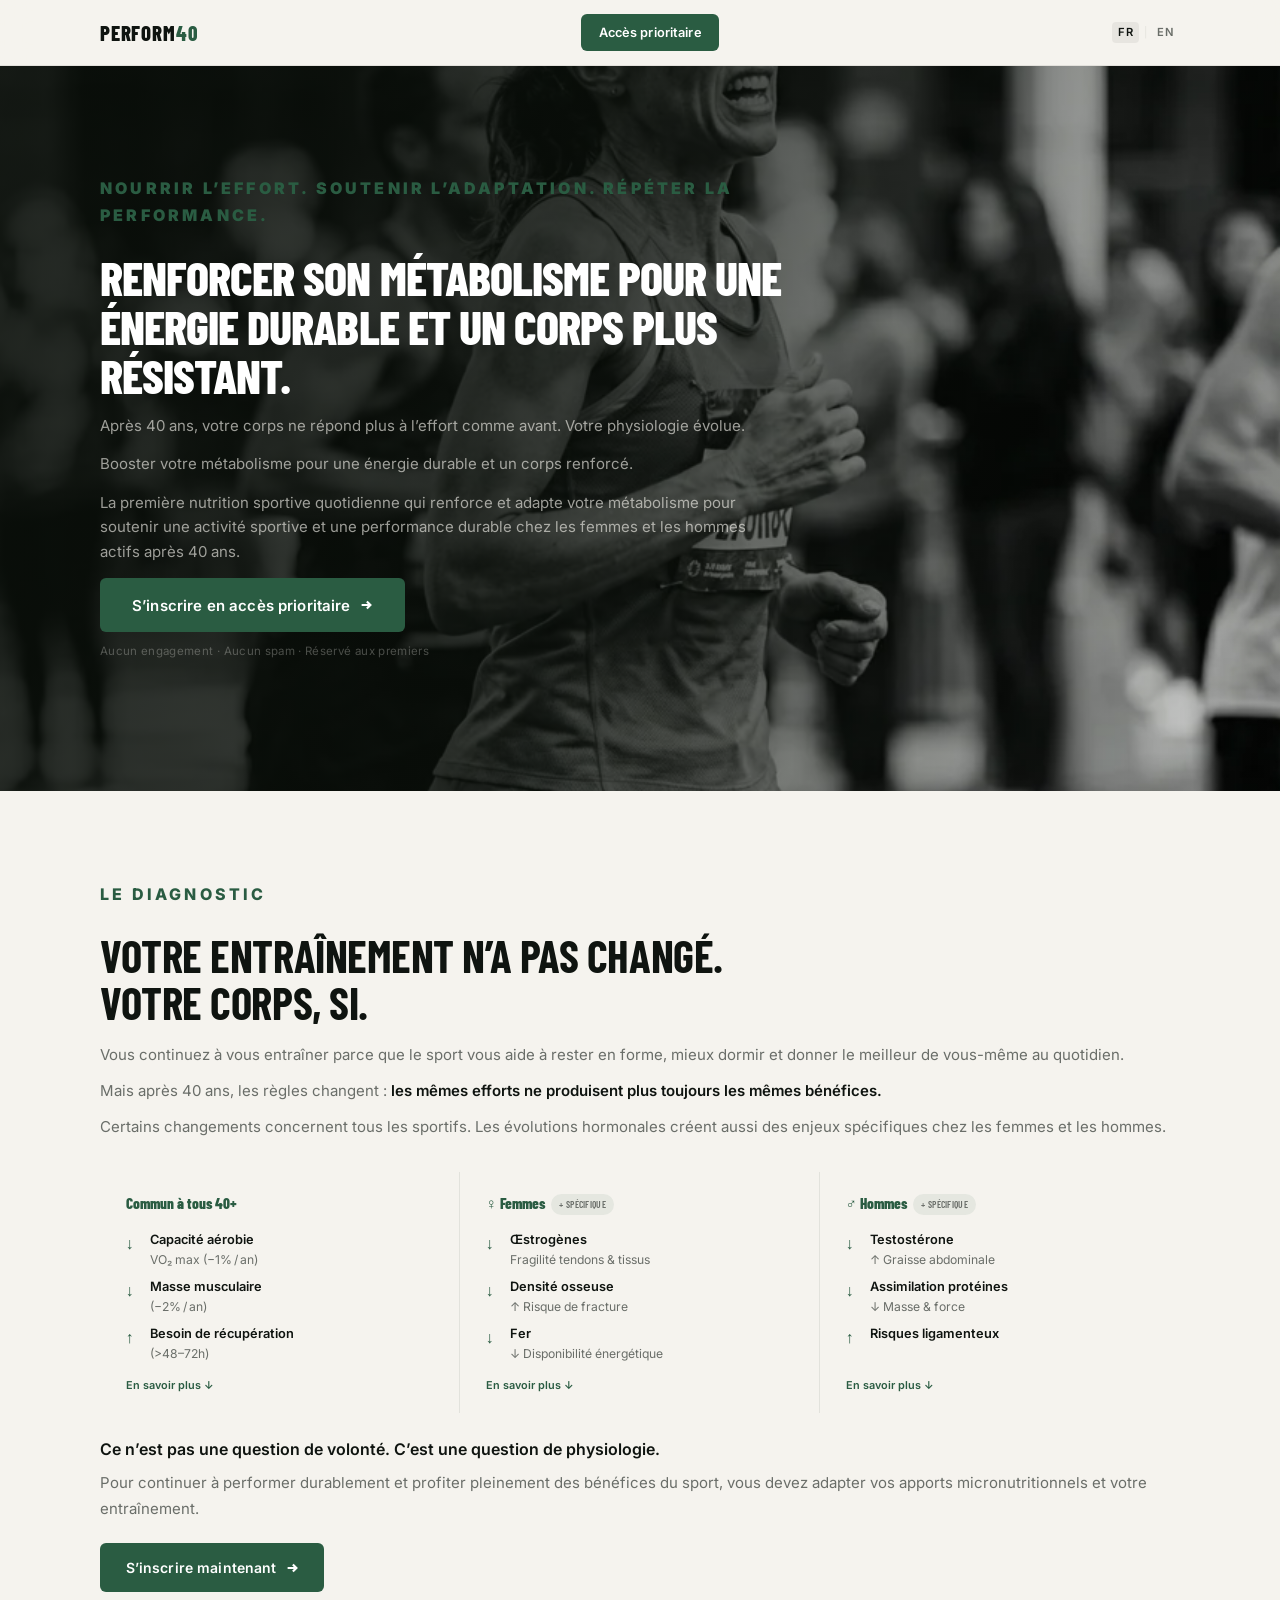
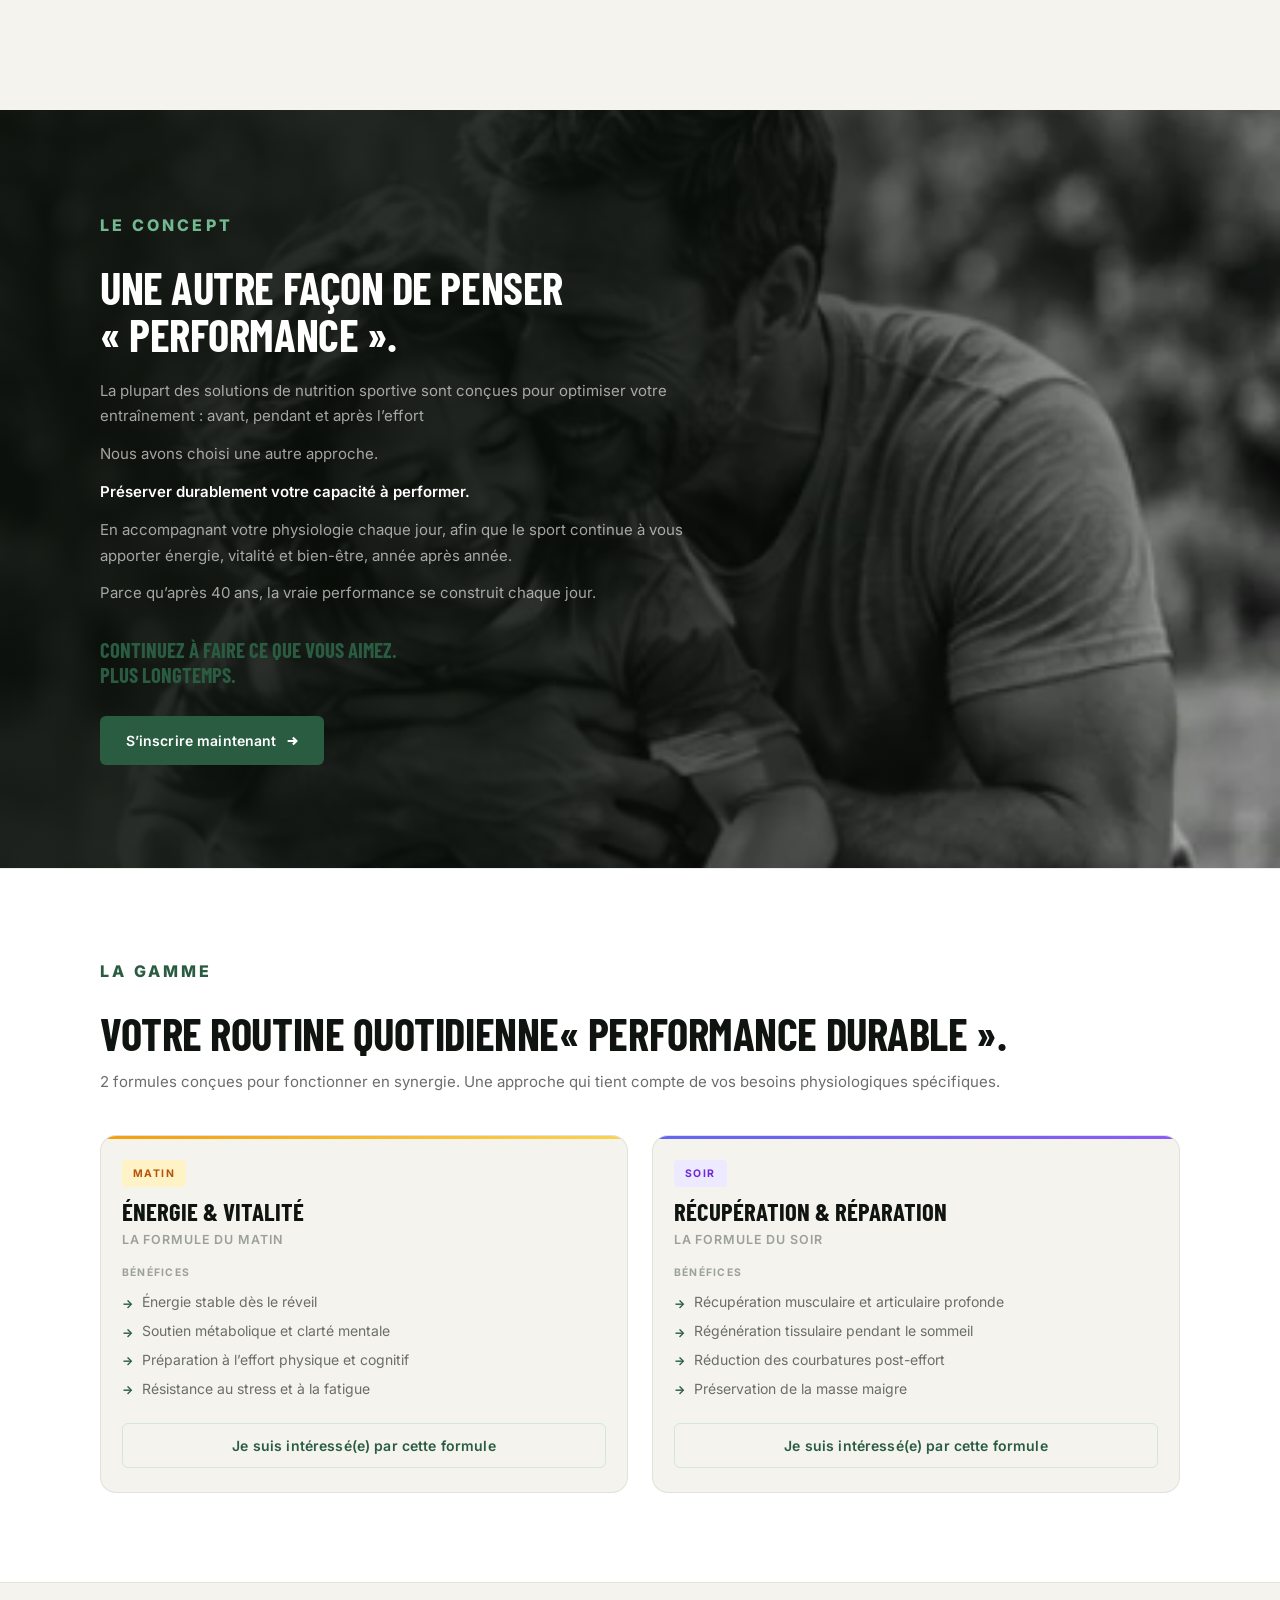
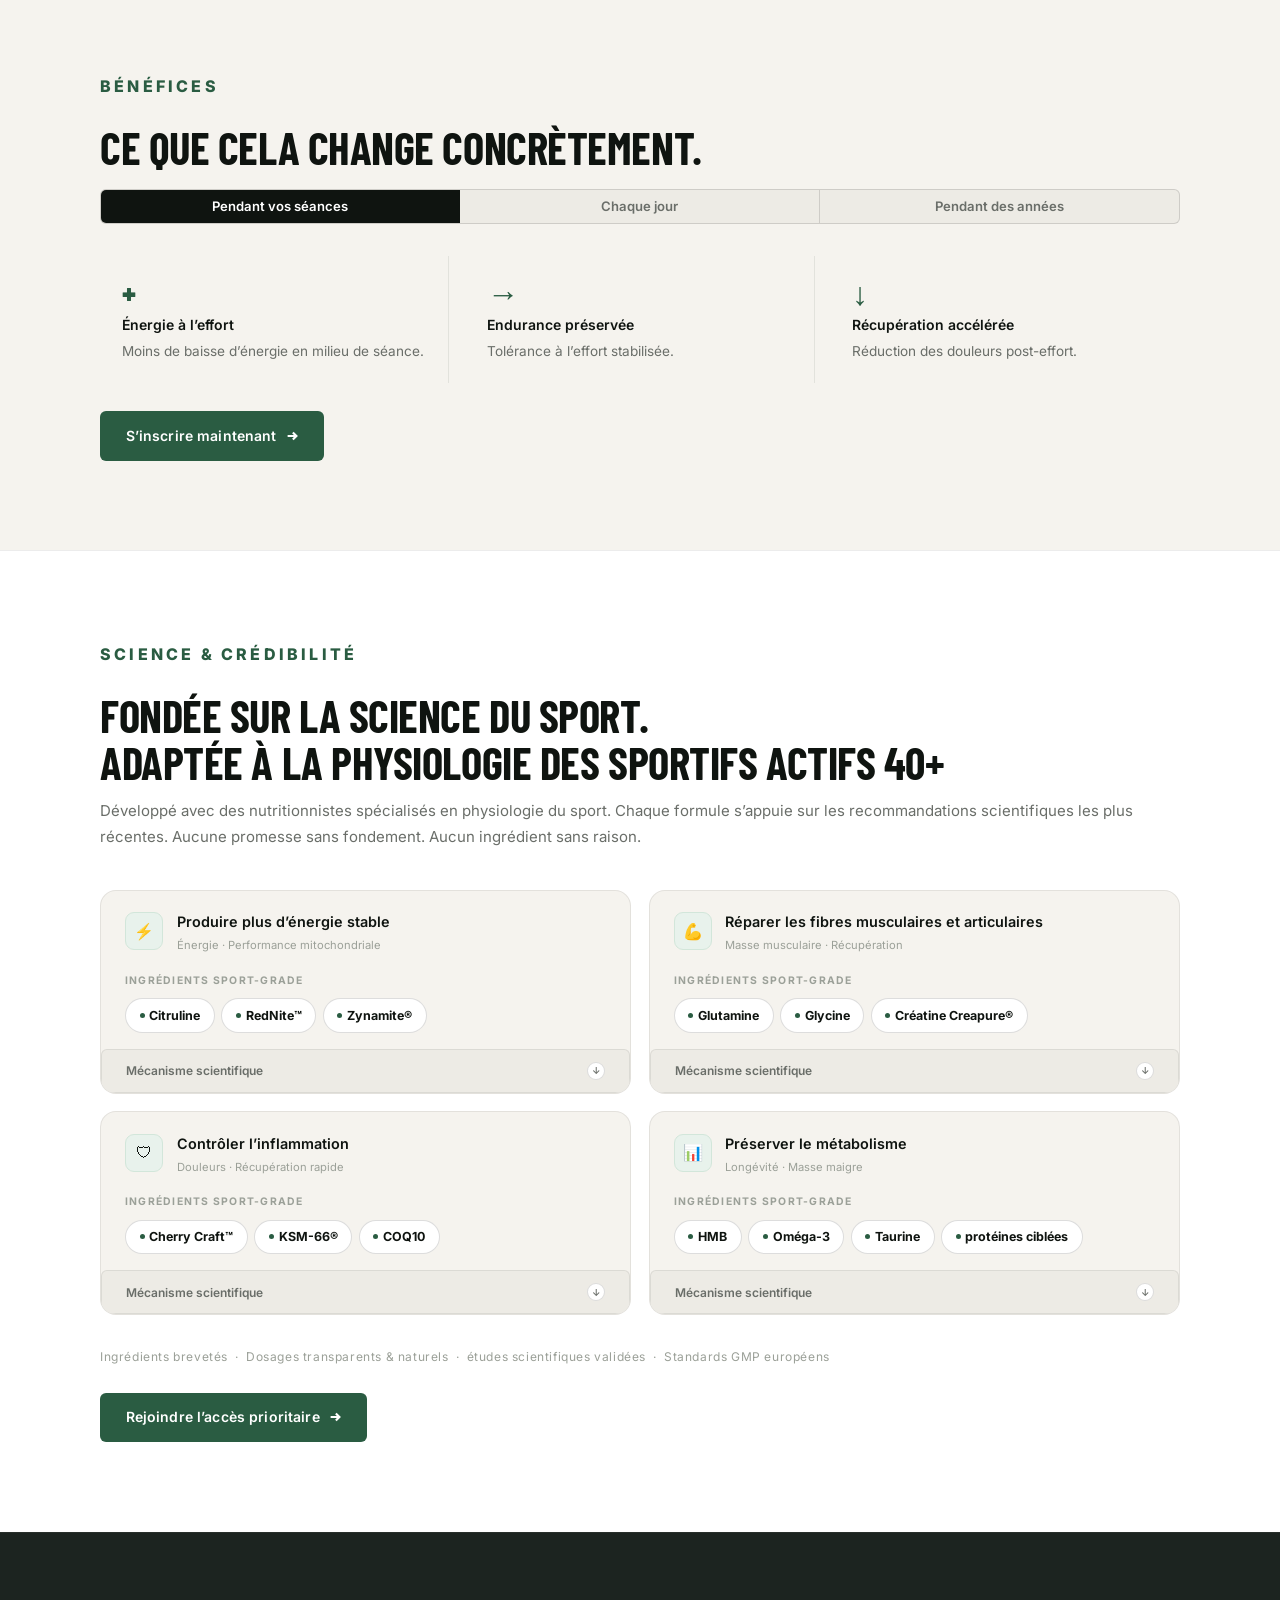
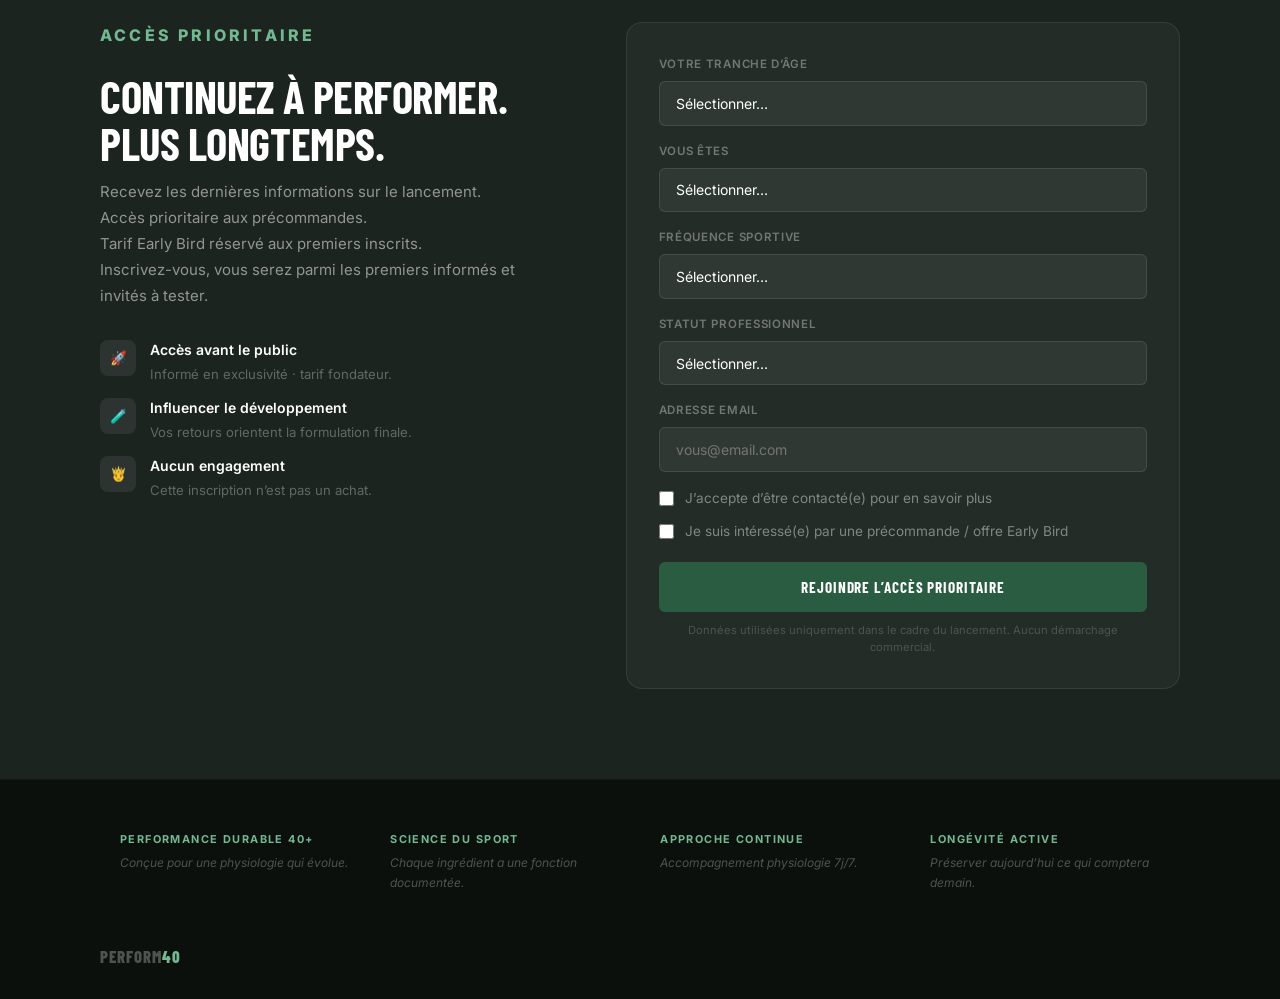
==== commit d882e8d6: "v25 — A+B : hero/concept/footer mis à jour (previews validées) Option A: 190 paires FR/EN | Option B" ====
--- a/option-a/index.html
+++ b/option-a/index.html
@@ -1172,7 +1172,6 @@
     </div>
     <div class="foot-bottom">
       <span class="foot-logo">Perform<em>40</em></span>
-      <span class="foot-note"><span data-fr="Option A &middot; Performance Quotidienne &middot; MVP Test &middot; 2026" data-en="Option A · Daily Performance · MVP Test · 2026">Option A &middot; Performance Quotidienne &middot; MVP Test &middot; 2026</span></span>
     </div>
   </div>
 </footer>
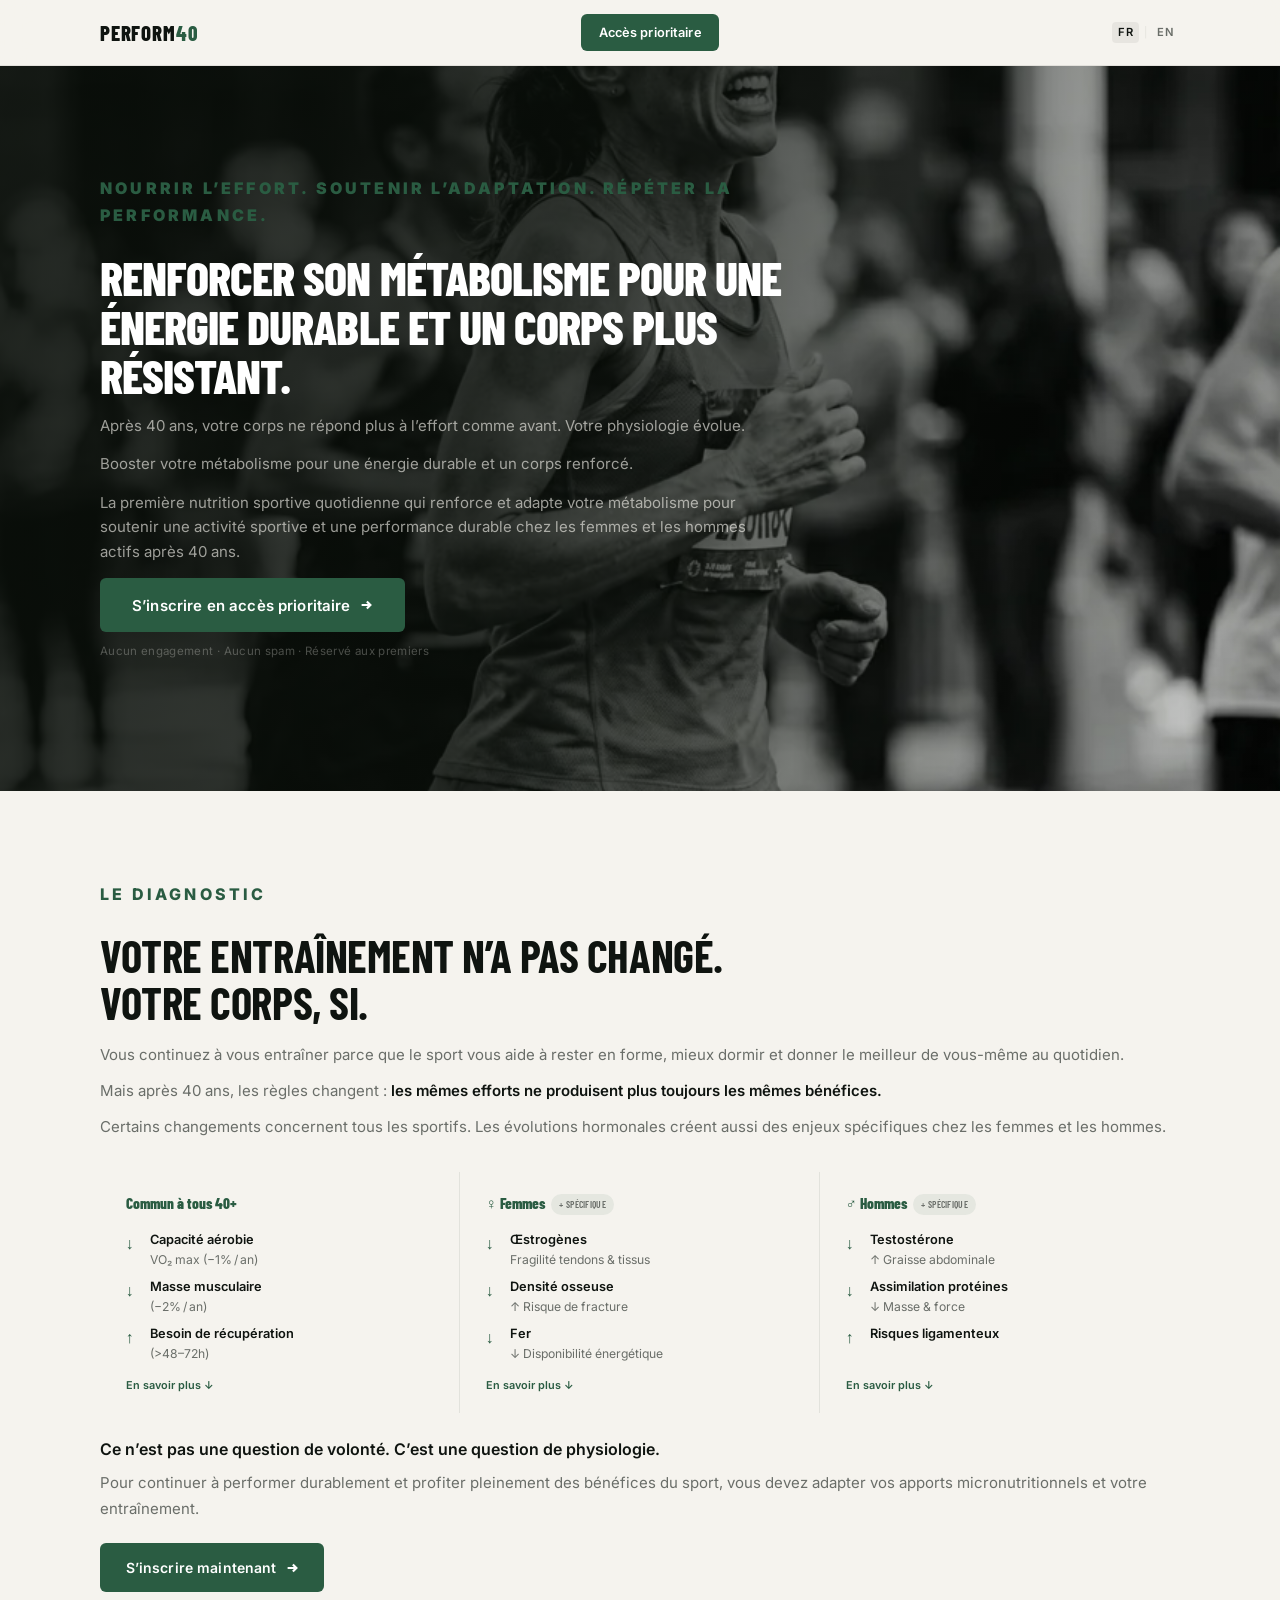
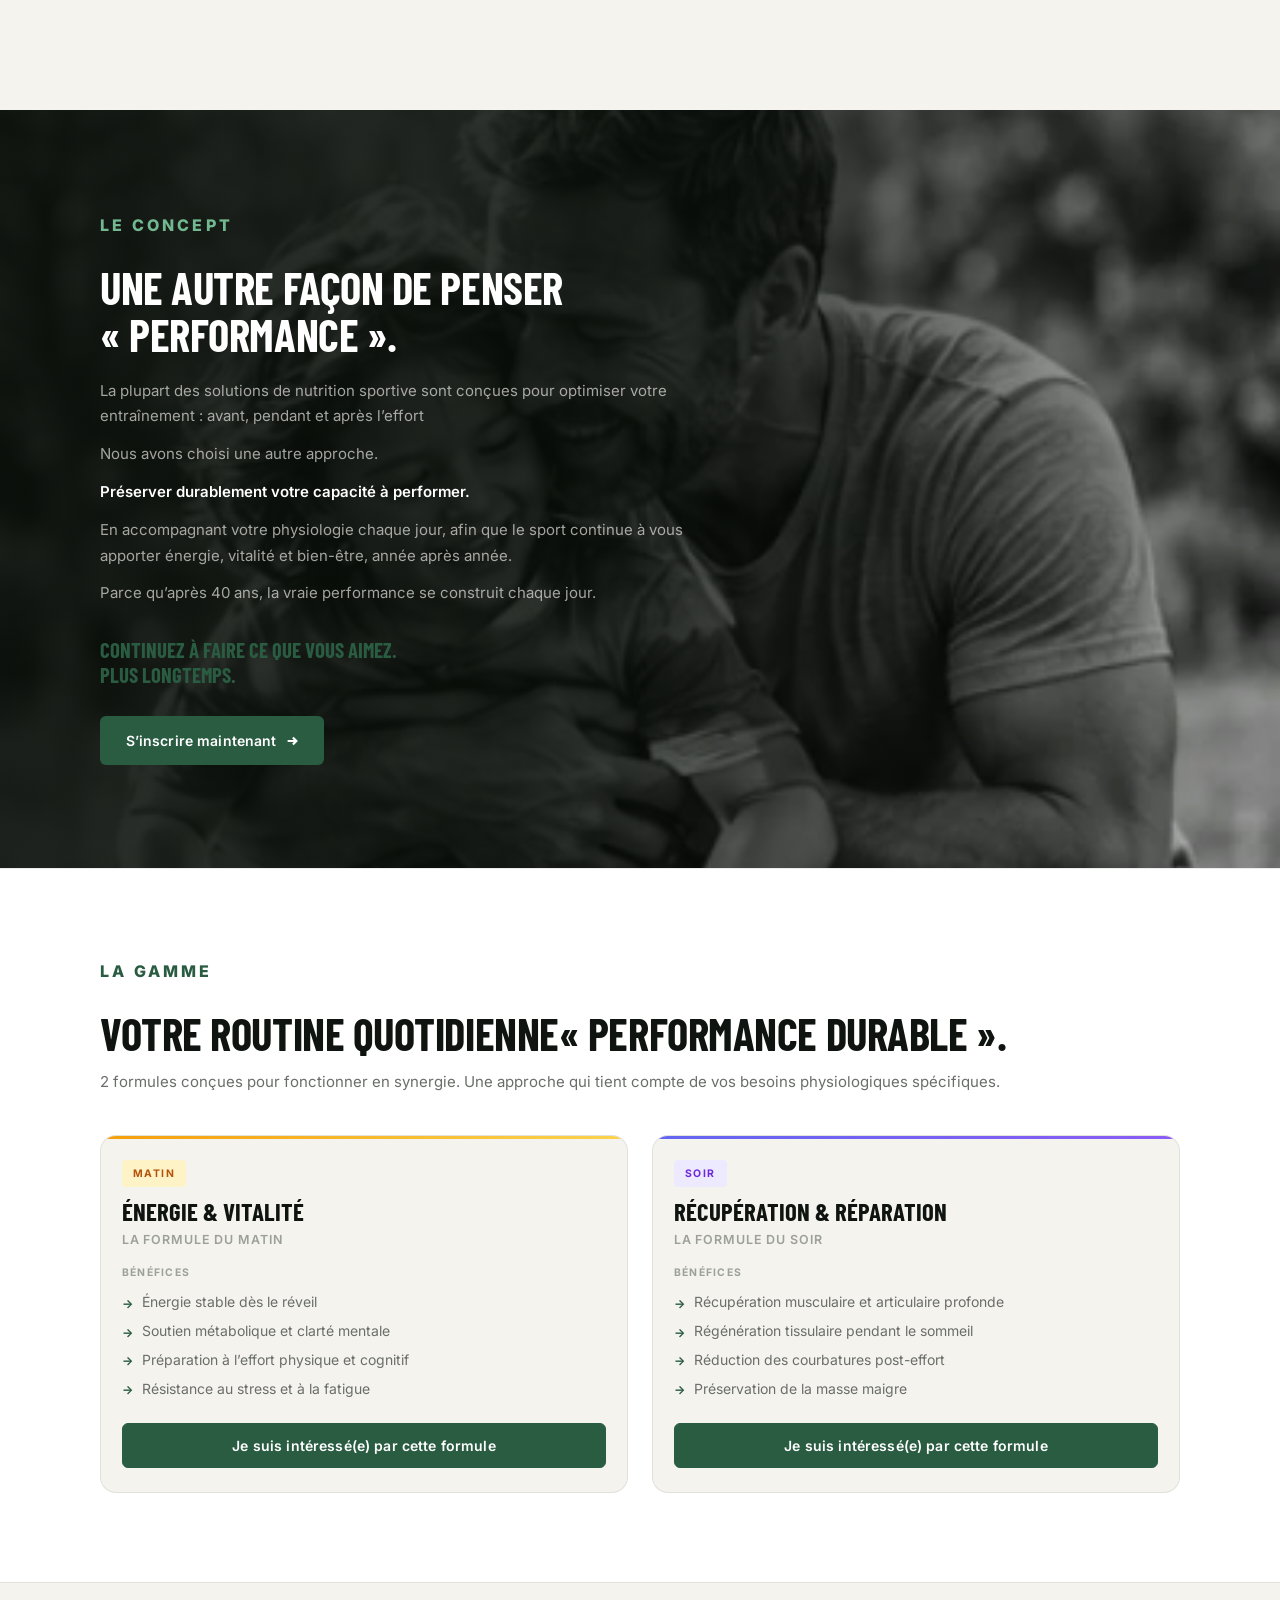
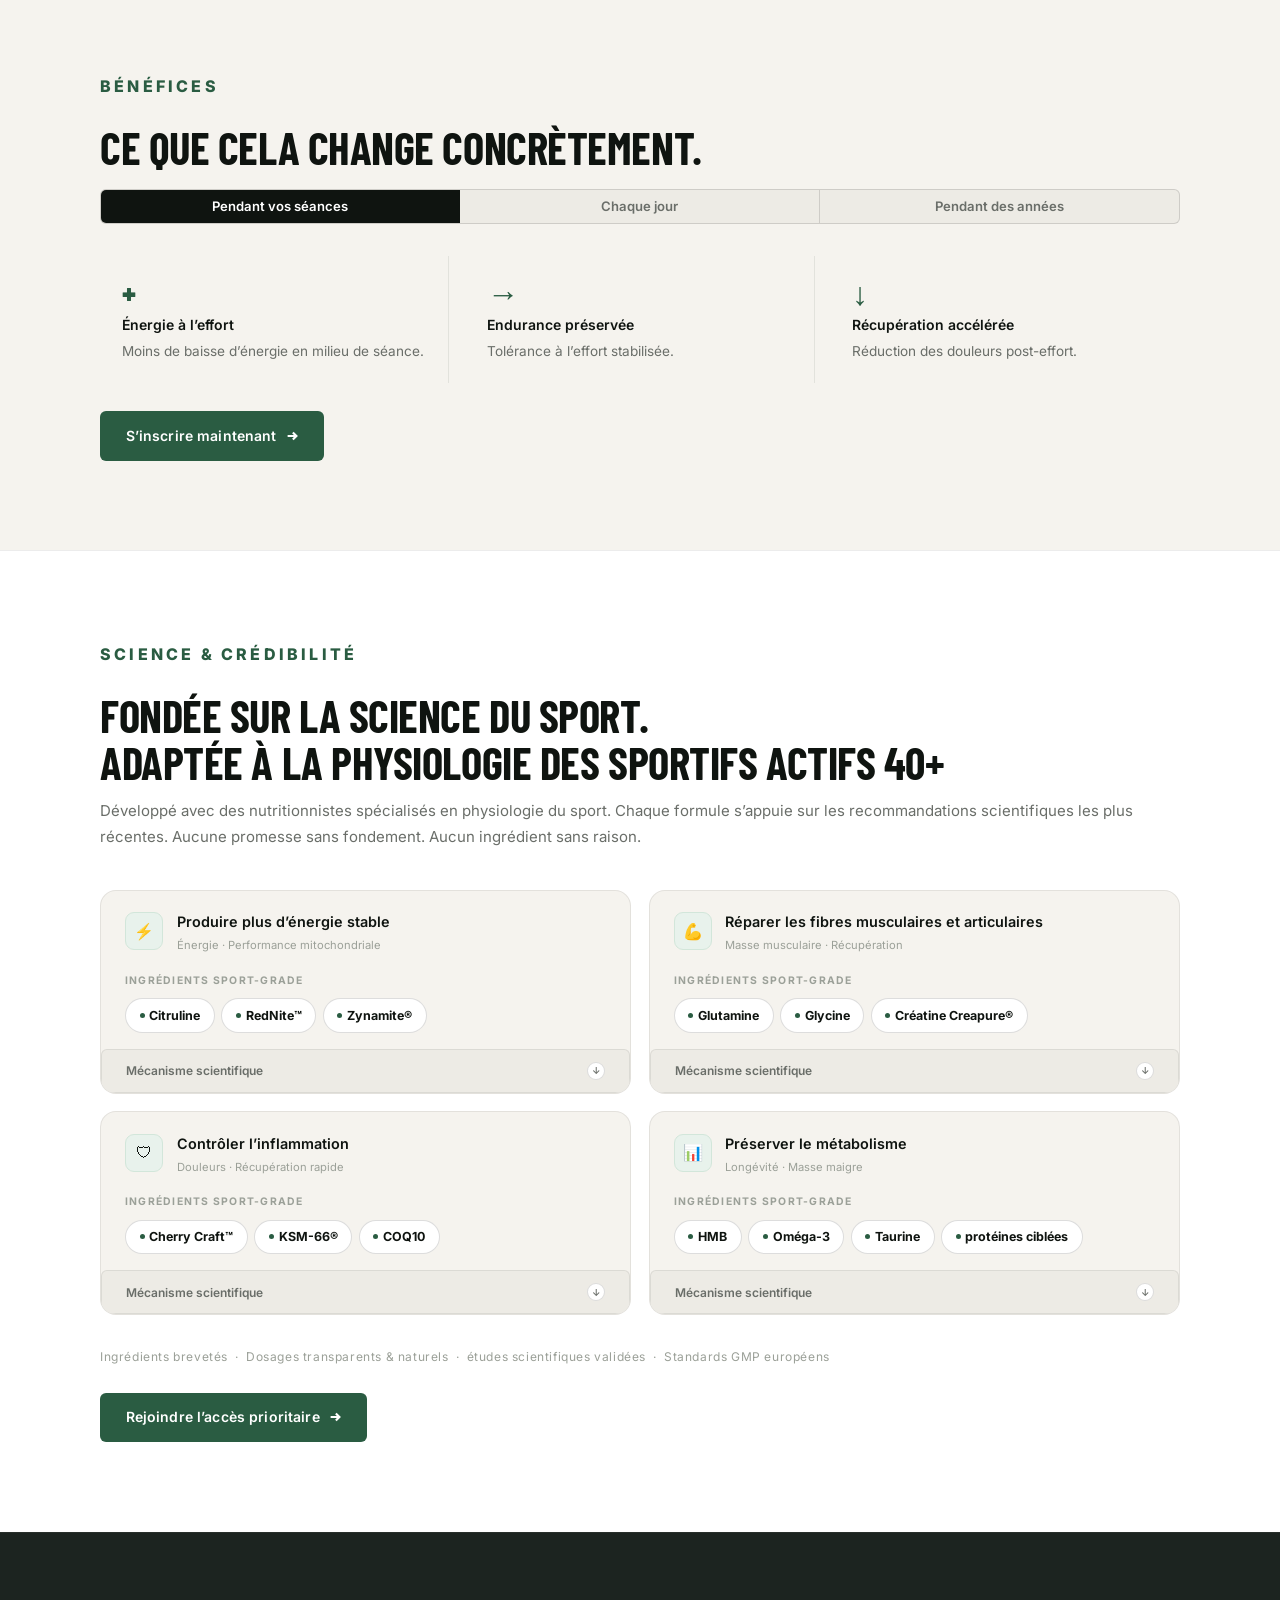
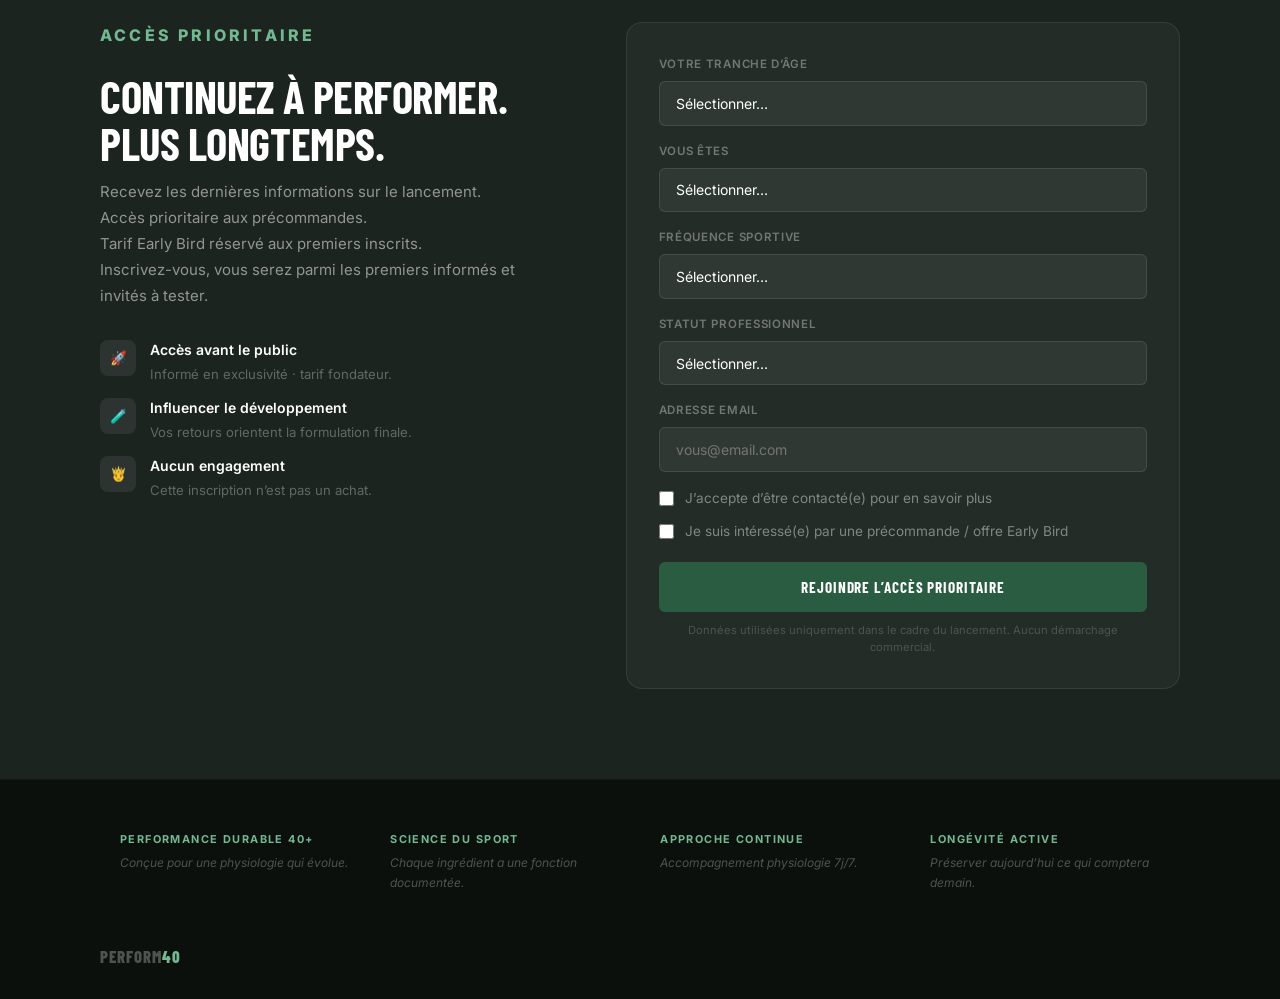
==== commit c6af3292: "v27 — A+B : boutons cta-interest solid green (CSS only) .cta-ghost.cta-interest → background:var(--g" ====
--- a/option-a/index.html
+++ b/option-a/index.html
@@ -868,6 +868,9 @@
 .lang-btn.lang-active{color:var(--ink);background:rgba(0,0,0,.06)}
 .lang-sep{font-size:.65rem;color:var(--border);user-select:none}
 @media(max-width:640px){.lang-btn{font-size:.65rem;padding:.15rem .28rem}}
+
+.cta-ghost.cta-interest{background:var(--green);color:var(--white);border-color:var(--green)}
+.cta-ghost.cta-interest:hover{background:var(--green-dk,#1a3d2b);border-color:var(--green-dk,#1a3d2b)}
 </style>
 </head>
 <body>
@@ -1003,7 +1006,7 @@
 <section id="gamme">
   <div class="wrap">
     <span class="eyebrow"><span data-fr="La gamme" data-en="The range">La gamme</span></span>
-    <h2><span data-fr="Votre routine quotidienne" data-en="Your daily routine">Votre routine quotidienne</span><br class="br-lg"><span data-fr="&laquo;&thinsp;performance durable&thinsp;&raquo;." data-en="“lasting performance”.">&laquo;&thinsp;performance durable&thinsp;&raquo;.</span></h2>
+    <h2><span data-fr="Votre routine quotidienne" data-en="Your daily routine">Votre routine quotidienne</span><br class="br-lg"><span data-fr=" &laquo;&thinsp;performance durable&thinsp;&raquo;." data-en=" for “lasting performance”.">&laquo;&thinsp;performance durable&thinsp;&raquo;.</span></h2>
     <p class="gamme-intro"><span data-fr="2 formules con&ccedil;ues pour fonctionner en synergie. Une approche qui tient compte de vos besoins physiologiques sp&eacute;cifiques." data-en="Two formulas designed to work in synergy. One approach tailored to your specific physiological needs.">2 formules con&ccedil;ues pour fonctionner en synergie. Une approche qui tient compte de vos besoins physiologiques sp&eacute;cifiques.</span></p>
     <div class="gamme-grid">
       <div class="gcard gcard-am">
